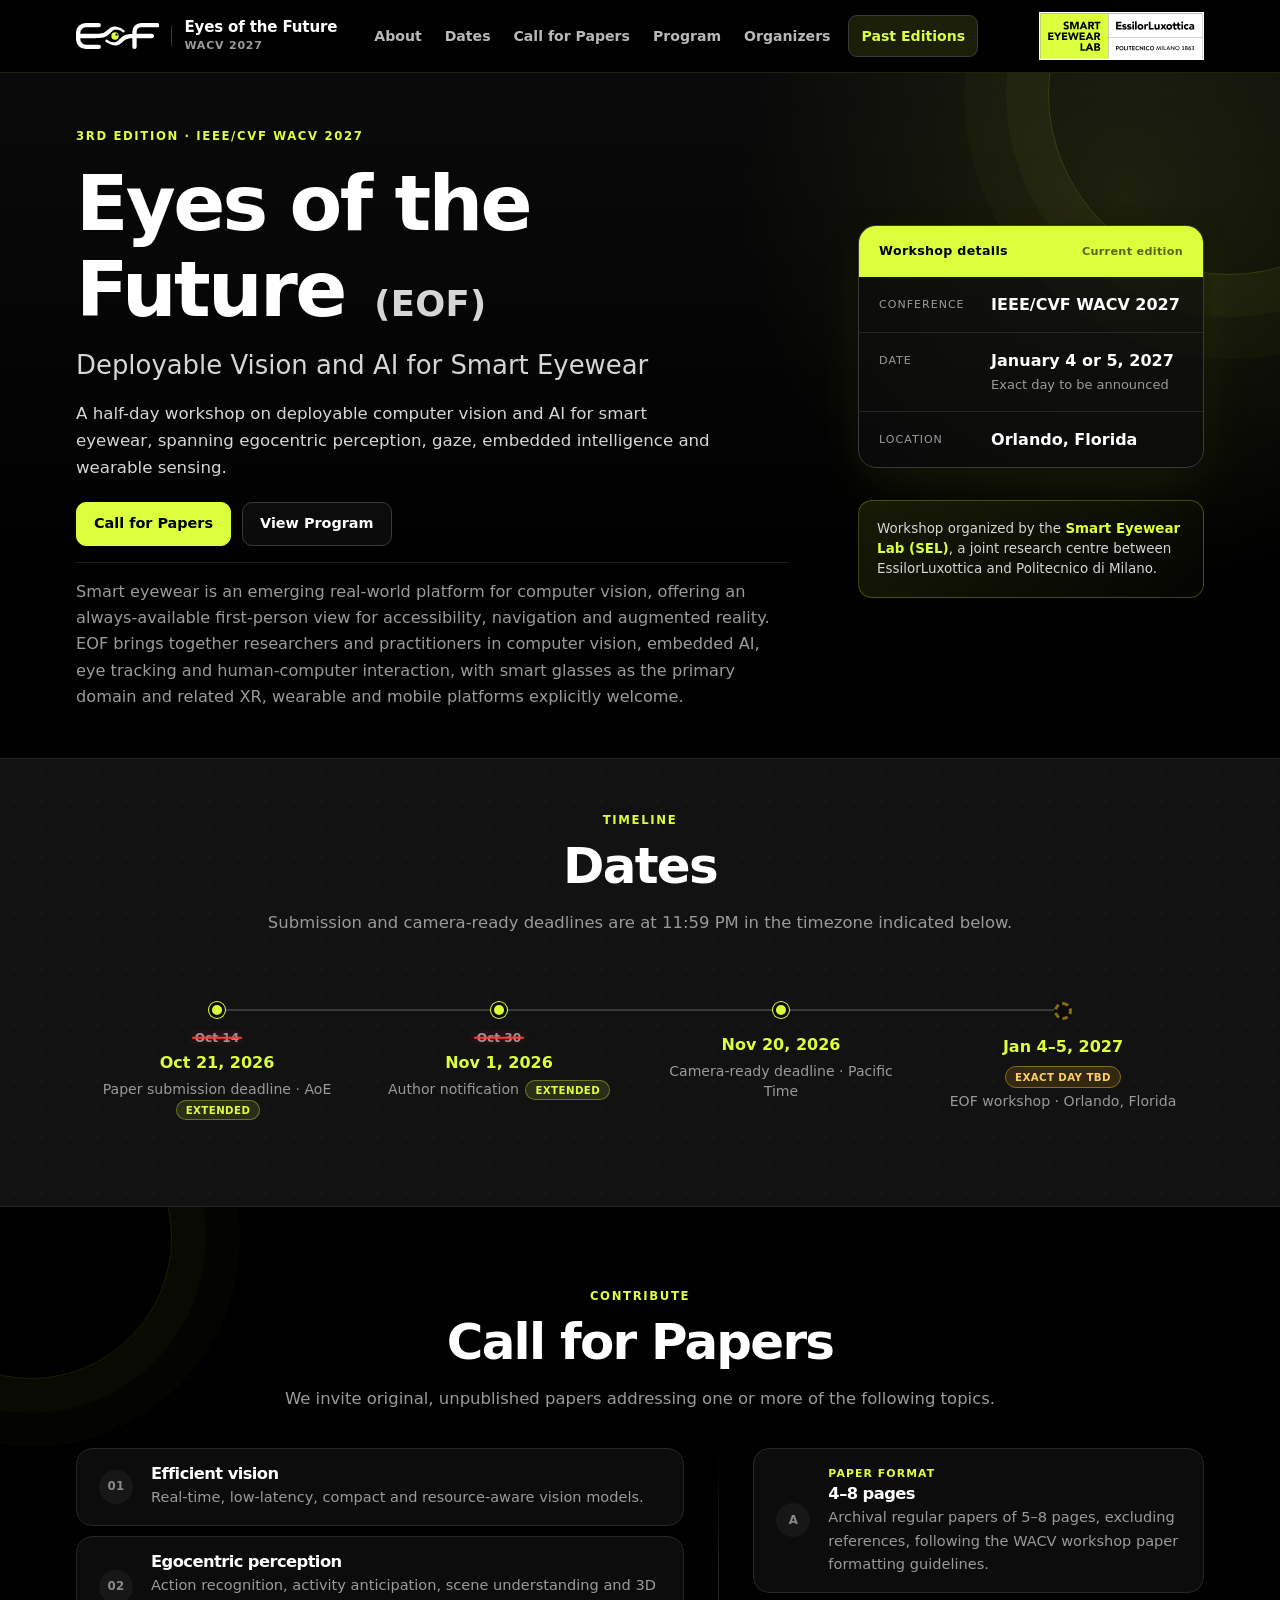
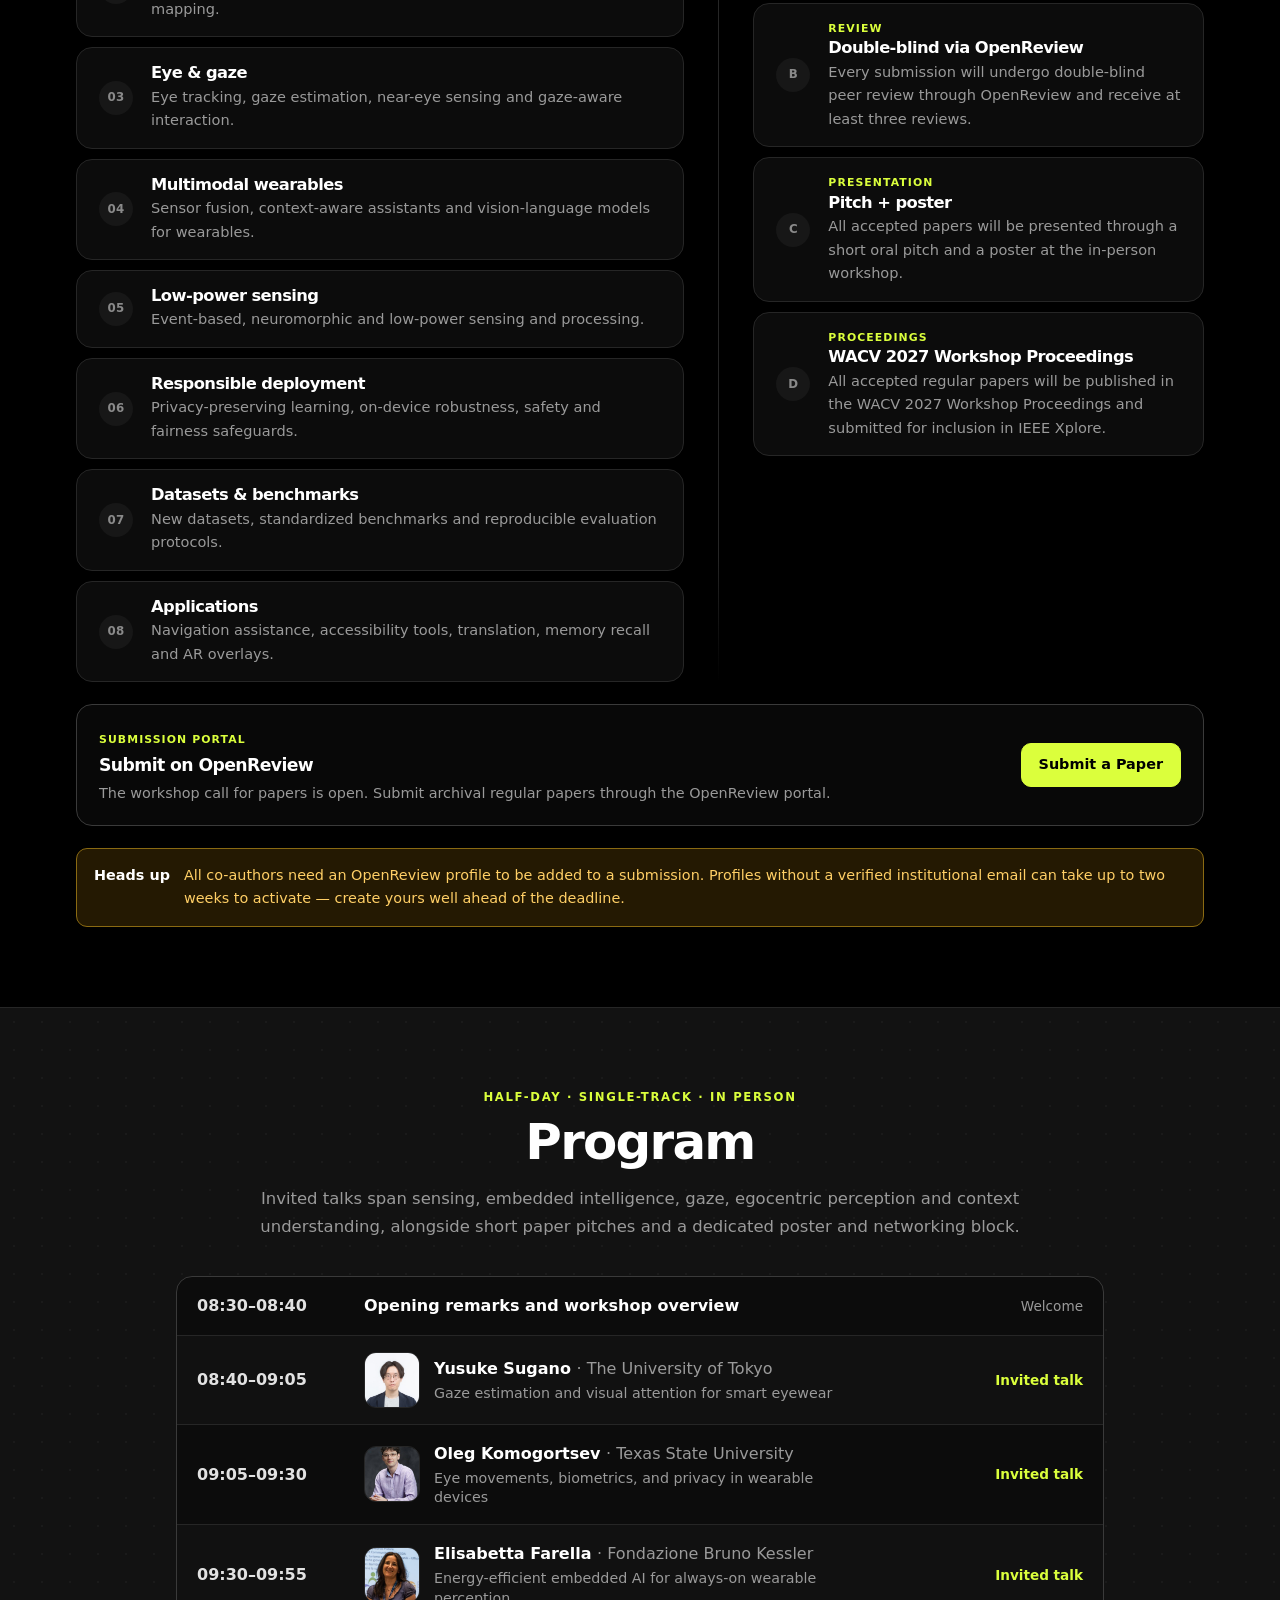
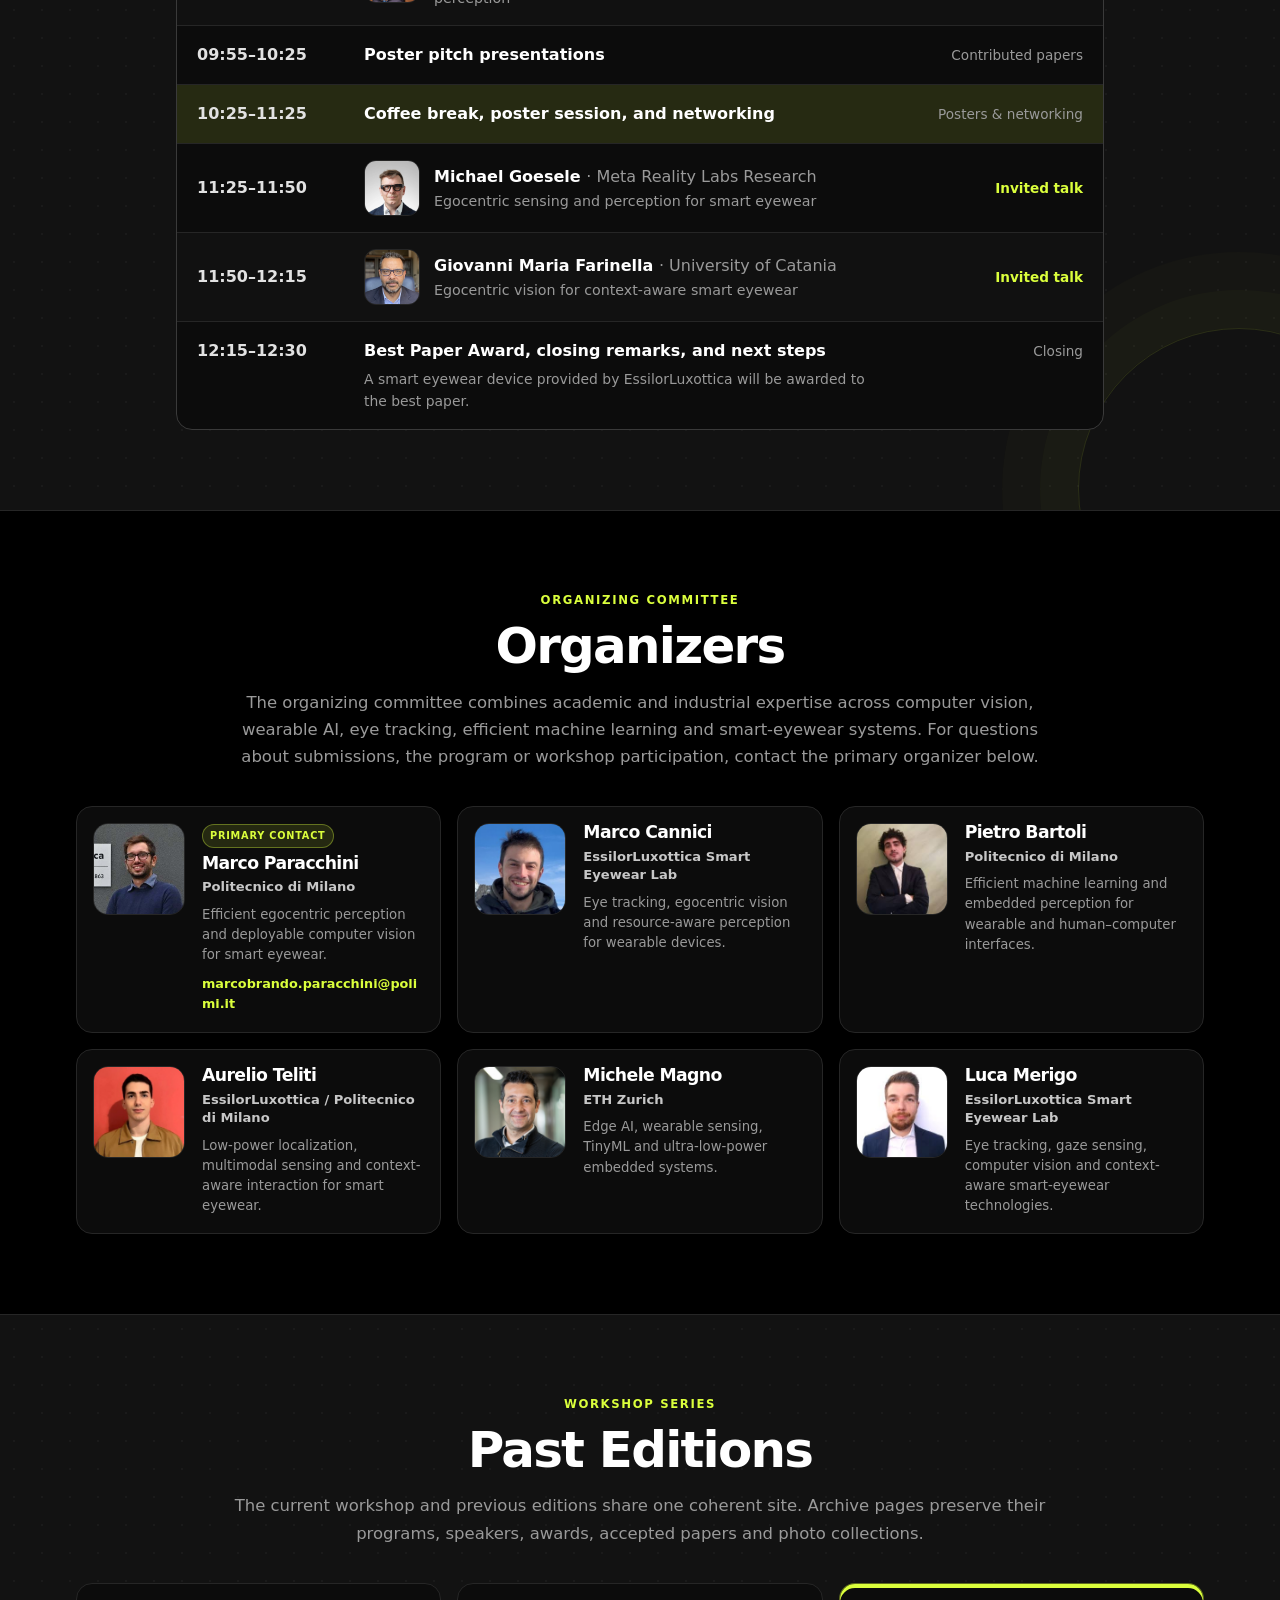
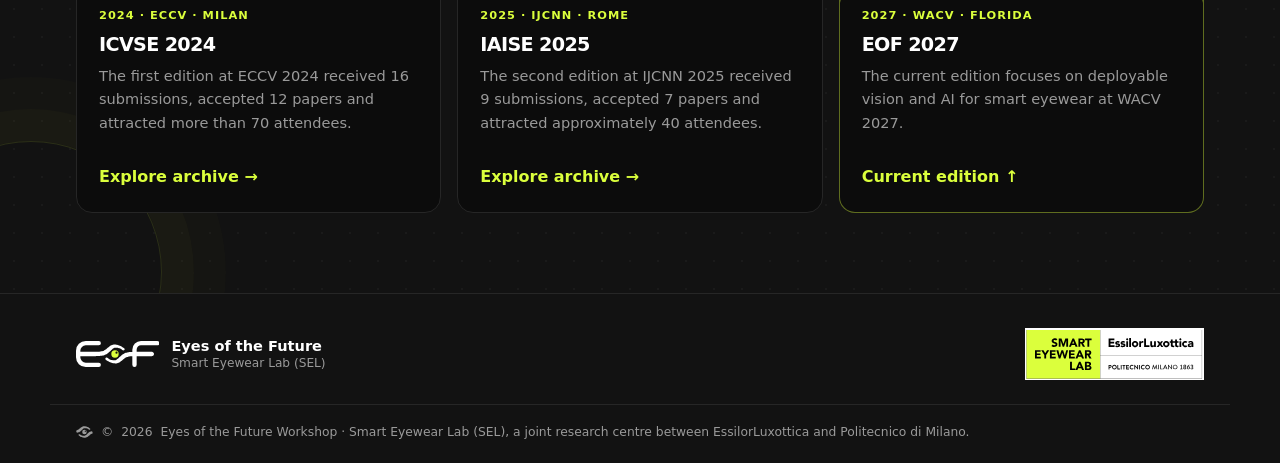
==== index.html @ 211d3942 "Extend author notification date to Nov 1 Co-Authored-By: Claude Sonnet 5 <noreply@anthropic.com>" ====
<!doctype html>
<html lang="en">
<head>
  <meta charset="utf-8">
  <meta name="viewport" content="width=device-width, initial-scale=1">
  <meta name="description" content="3rd Eyes of the Future (EOF) workshop at WACV 2027: Deployable Vision and AI for Smart Eyewear.">
  <title>EOF 2027 | Eyes of the Future @ WACV</title>
  <link rel="icon" href="assets/icons/favicon.svg" type="image/svg+xml">
  <link rel="stylesheet" href="assets/css/styles.css?v=20261010">
</head>
<body class="current-page">
<a class="skip-link" href="#content">Skip to content</a>
<header class="site-header">
  <div class="nav-wrap">
    <div class="nav-left">
    <div class="brand">
      <span class="brand-mark brand-mark-eof" aria-hidden="true">
        <svg viewBox="40 30 770 240" aria-hidden="true">
          <path id="letter-E" d="M250 50H130A70 70 0 0 0 60 120V180A70 70 0 0 0 130 250H250" fill="none" stroke="currentColor" stroke-width="40" stroke-linecap="round" stroke-linejoin="round"></path>
          <path id="letter-F" d="M790 50H640A60 60 0 0 0 580 110V250" fill="none" stroke="currentColor" stroke-width="40" stroke-linecap="round" stroke-linejoin="round"></path>
          <path id="E-arm-upper-lid" d="M60 170C62.9 170.1 68.3 170 72.4 170C76.5 170 80.7 170 84.8 170C88.9 170 93.1 170 97.2 170C101.3 170 105.4 170 109.5 170C113.6 170 117.8 170 121.9 170C126 170 130.2 170 134.3 170C138.4 170 142.5 170 146.6 170C150.7 170 154.9 170 159 170C163.1 170 167.3 170 171.4 170C175.5 170 179.6 170 183.7 170C187.8 170 191.9 170 196.1 170C200.2 170 204.4 170 208.6 170C212.8 170 217 169.9 221.2 169.9C225.4 169.8 229.6 169.7 233.8 169.6C238 169.4 242.3 169.3 246.6 169C250.9 168.8 255.2 168.6 259.5 168.2C263.9 167.8 268.4 167.4 272.8 166.7C277.3 166.1 281.9 165.4 286.5 164.4C291.1 163.4 295.8 162.2 300.5 160.7C305.2 159.1 310 157.2 314.5 155.1C318.9 152.9 323.3 150.4 327.4 147.8C331.5 145.1 335.4 142.1 339 139.1C342.6 136.2 345.8 133.2 348.9 130.3C352 127.4 354.9 124.5 357.8 121.7C360.7 118.9 363.5 116.1 366.2 113.5C369 110.9 371.8 108.4 374.5 106.1C377.3 103.9 380 101.8 382.7 100C385.4 98.2 388.1 96.7 390.8 95.5C393.5 94.4 395.7 93.6 398.8 93.1C401.9 92.6 405.8 92.6 409.5 92.6C413.1 92.5 416.8 92.7 420.5 93C424.1 93.4 427.8 94 431.3 94.8C434.9 95.5 438.5 96.5 441.9 97.8C445.4 99 448.8 100.4 452.1 102.1C455.4 103.8 458.7 105.7 461.9 107.8C465 109.8 469.1 113.1 471 114.5C473 115.9 472.6 115.6 473.5 116C474.3 116.4 475.3 116.7 476.2 116.9C477.2 117 478.2 117 479.1 116.9C480 116.9 481 116.6 481.9 116.3C482.8 116 483.7 115.5 484.4 114.9C485.2 114.4 485.9 113.7 486.5 113C487.1 112.2 487.6 111.4 488 110.5C488.4 109.7 488.7 108.7 488.9 107.8C489 106.8 489 105.8 488.9 104.9C488.9 104 488.6 103 488.3 102.1C488 101.2 487.5 100.3 486.9 99.6C486.4 98.8 487 99.2 485 97.5C482.9 95.8 478.1 92 474.4 89.4C470.8 86.9 467 84.3 463.1 82C459.2 79.8 455.2 77.6 451.1 75.7C446.9 73.8 442.7 72 438.3 70.5C434 69 429.5 67.8 425 66.7C420.6 65.6 416.1 64.8 411.5 64.2C407 63.6 402.5 62.8 397.5 62.9C392.4 63.1 386.3 63.7 381.2 65C376 66.2 371.2 68.2 366.6 70.2C362.1 72.3 357.9 74.8 353.9 77.2C349.9 79.7 346.2 82.4 342.6 85.1C339 87.7 335.6 90.4 332.4 93.1C329.1 95.7 325.9 98.5 322.8 101C319.8 103.5 316.8 106 313.9 108.2C311.1 110.4 308.5 112.4 305.7 114.2C302.9 116 300 117.6 297.1 119C294.1 120.5 291.2 121.6 288 122.7C284.9 123.7 281.6 124.5 278.2 125.3C274.8 126 271.2 126.6 267.5 127.1C263.8 127.6 260 128 256.2 128.3C252.3 128.7 248.5 128.9 244.5 129.1C240.6 129.3 236.6 129.5 232.6 129.6C228.6 129.7 224.6 129.8 220.5 129.9C216.5 129.9 212.5 130 208.4 130C204.3 130 200.2 130 196.1 130C192 130 187.8 130 183.7 130C179.6 130 175.5 130 171.4 130C167.3 130 163.1 130 159 130C154.9 130 150.7 130 146.6 130C142.5 130 138.4 130 134.3 130C130.2 130 126 130 121.9 130C117.8 130 113.6 130 109.5 130C105.4 130 101.3 130 97.2 130C93.1 130 88.9 130 84.8 130C80.7 130 76.5 130 72.4 130C68.3 130 62.9 129.9 60 130C57.1 130.1 56.5 130.2 54.8 130.7C53.2 131.1 51.5 131.8 50 132.7C48.5 133.5 47.1 134.6 45.9 135.9C44.6 137.1 43.5 138.5 42.7 140C41.8 141.5 41.1 143.2 40.7 144.8C40.2 146.5 40 148.3 40 150C40 151.7 40.2 153.5 40.7 155.2C41.1 156.8 41.8 158.5 42.7 160C43.5 161.5 44.6 162.9 45.9 164.1C47.1 165.4 48.5 166.5 50 167.3C51.5 168.2 53.2 168.9 54.8 169.3C56.5 169.8 57.1 169.9 60 170Z" fill="currentColor"></path>
          <path id="F-arm-lower-lid" d="M740 130C737.1 129.9 731.7 130 727.6 130C723.5 130 719.3 130 715.2 130C711.1 130 706.9 130 702.8 130C698.7 130 694.6 130 690.5 130C686.4 130 682.2 130 678.1 130C674 130 669.8 130 665.7 130C661.6 130 657.5 130 653.4 130C649.3 130 645.1 130 641 130C636.9 130 632.7 130 628.6 130C624.5 130 620.4 130 616.3 130C612.2 130 608.1 130 603.9 130C599.8 130 595.6 130 591.4 130C587.2 130 583 130.1 578.8 130.1C574.6 130.2 570.4 130.3 566.2 130.4C562 130.6 557.7 130.7 553.4 131C549.1 131.2 544.8 131.4 540.5 131.8C536.1 132.2 531.6 132.6 527.2 133.3C522.7 133.9 518.1 134.6 513.5 135.6C508.9 136.6 504.2 137.8 499.5 139.3C494.8 140.9 490 142.8 485.5 144.9C481.1 147.1 476.7 149.6 472.6 152.2C468.5 154.9 464.6 157.9 461 160.9C457.4 163.8 454.2 166.8 451.1 169.7C448 172.6 445.1 175.5 442.2 178.3C439.3 181.1 436.5 183.9 433.8 186.5C431 189.1 428.2 191.6 425.5 193.9C422.7 196.1 420 198.2 417.3 200C414.6 201.8 411.9 203.3 409.2 204.5C406.5 205.6 404.3 206.4 401.2 206.9C398.1 207.4 394.2 207.4 390.5 207.4C386.9 207.5 383.2 207.3 379.5 207C375.9 206.6 372.2 206 368.7 205.2C365.1 204.5 361.5 203.5 358.1 202.2C354.6 201 351.2 199.6 347.9 197.9C344.6 196.2 341.3 194.3 338.1 192.2C335 190.2 330.9 186.9 329 185.5C327 184.1 327.4 184.4 326.5 184C325.7 183.6 324.7 183.3 323.8 183.1C322.8 183 321.8 183 320.9 183.1C320 183.1 319 183.4 318.1 183.7C317.2 184 316.3 184.5 315.6 185.1C314.8 185.6 314.1 186.3 313.5 187C312.9 187.8 312.4 188.6 312 189.5C311.6 190.3 311.3 191.3 311.1 192.2C311 193.2 311 194.2 311.1 195.1C311.1 196 311.4 197 311.7 197.9C312 198.8 312.5 199.7 313.1 200.4C313.6 201.2 313 200.8 315 202.5C317.1 204.2 321.9 208 325.6 210.6C329.2 213.1 333 215.7 336.9 218C340.8 220.2 344.8 222.4 348.9 224.3C353.1 226.2 357.3 228 361.7 229.5C366 231 370.5 232.2 375 233.3C379.4 234.4 383.9 235.2 388.5 235.8C393 236.4 397.5 237.2 402.5 237.1C407.6 236.9 413.7 236.3 418.8 235C424 233.8 428.8 231.8 433.4 229.8C437.9 227.7 442.1 225.2 446.1 222.8C450.1 220.3 453.8 217.6 457.4 214.9C461 212.3 464.4 209.6 467.6 206.9C470.9 204.3 474.1 201.5 477.2 199C480.2 196.5 483.2 194 486.1 191.8C488.9 189.6 491.5 187.6 494.3 185.8C497.1 184 500 182.4 502.9 181C505.9 179.5 508.8 178.4 512 177.3C515.1 176.3 518.4 175.5 521.8 174.7C525.2 174 528.8 173.4 532.5 172.9C536.2 172.4 540 172 543.8 171.7C547.7 171.3 551.5 171.1 555.5 170.9C559.4 170.7 563.4 170.5 567.4 170.4C571.4 170.3 575.4 170.2 579.5 170.1C583.5 170.1 587.5 170 591.6 170C595.7 170 599.8 170 603.9 170C608 170 612.2 170 616.3 170C620.4 170 624.5 170 628.6 170C632.7 170 636.9 170 641 170C645.1 170 649.3 170 653.4 170C657.5 170 661.6 170 665.7 170C669.8 170 674 170 678.1 170C682.2 170 686.4 170 690.5 170C694.6 170 698.7 170 702.8 170C706.9 170 711.1 170 715.2 170C719.3 170 723.5 170 727.6 170C731.7 170 737.1 170.1 740 170C742.9 169.9 743.5 169.8 745.2 169.3C746.8 168.9 748.5 168.2 750 167.3C751.5 166.5 752.9 165.4 754.1 164.1C755.4 162.9 756.5 161.5 757.3 160C758.2 158.5 758.9 156.8 759.3 155.2C759.8 153.5 760 151.7 760 150C760 148.3 759.8 146.5 759.3 144.8C758.9 143.2 758.2 141.5 757.3 140C756.5 138.5 755.4 137.1 754.1 135.9C752.9 134.6 751.5 133.5 750 132.7C748.5 131.8 746.8 131.1 745.2 130.7C743.5 130.2 742.9 130.1 740 130Z" fill="currentColor"></path>
          <path id="iris" d="M400 116A34 34 0 1 0 400 184A34 34 0 1 0 400 116ZM414 128A10 10 0 1 0 414 148A10 10 0 1 0 414 128Z" fill="currentColor" fill-rule="evenodd"></path>
        </svg>
      </span>
      <span class="brand-divider" aria-hidden="true"></span>
      <span class="brand-copy"><strong>Eyes of the Future</strong><small>WACV 2027</small></span>
    </div>
    <button class="nav-toggle" aria-controls="site-nav" aria-expanded="false">Menu</button>
    <nav class="nav-links" id="site-nav" aria-label="Main navigation">
      <a href="#about">About</a>
      <a href="#dates">Dates</a>
      <a href="#cfp">Call for Papers</a>
      <a href="#program">Program</a>
      <a href="#organizers">Organizers</a>
      <a class="nav-editions" href="#editions">Past Editions</a>
    </nav>
    </div>
    <span class="brand-mark header-sel-mark"><img src="assets/icons/sel-logo.svg" alt="Smart Eyewear Lab"></span>
  </div>
</header>
<main id="content">
  <section class="edition-hero edition-hero-current" id="top">
    <div class="container edition-hero-grid">
      <div class="edition-hero-main">
        <p class="eyebrow">3rd edition · IEEE/CVF WACV 2027</p>
        <h1>Eyes of the <span class="title-end">Future <span class="eof-tag">(EOF)</span></span></h1>
        <p class="edition-subtitle">Deployable Vision and AI for Smart Eyewear</p>
        <p class="edition-summary">A half-day workshop on deployable computer vision and AI for smart eyewear, spanning egocentric perception, gaze, embedded intelligence and wearable sensing.</p>
        <div class="actions">
          <a class="button" href="#cfp">Call for Papers</a>
          <a class="button secondary" href="#program">View Program</a>
        </div>
        <div class="hero-overview prose" id="about">
          <p>Smart eyewear is an emerging real-world platform for computer vision, offering an always-available first-person view for accessibility, navigation and augmented reality. EOF brings together researchers and practitioners in computer vision, embedded AI, eye tracking and human-computer interaction, with smart glasses as the primary domain and related XR, wearable and mobile platforms explicitly welcome.</p>
        </div>
      </div>
      <div class="edition-hero-side">
        <aside class="meta-panel" aria-label="Workshop details">
          <div class="meta-panel-head"><span>Workshop details</span><span class="meta-panel-state">Current edition</span></div>
          <dl class="meta-list">
            <div><dt>Conference</dt><dd>IEEE/CVF WACV 2027</dd></div>
            <div><dt>Date</dt><dd>January 4 or 5, 2027<small>Exact day to be announced</small></dd></div>
            <div><dt>Location</dt><dd>Orlando, Florida</dd></div>
          </dl>
        </aside>
        <p class="hero-organized">Workshop organized by the <strong>Smart Eyewear Lab (SEL)</strong>, a joint research centre between EssilorLuxottica and Politecnico di Milano.</p>
      </div>
    </div>
  </section>

  <section class="section section-soft timeline-top" id="dates">
    <div class="container">
      <div class="section-head">
        <p class="section-kicker">Timeline</p>
        <h2>Dates</h2>
        <p class="section-intro">Submission and camera-ready deadlines are at 11:59 PM in the timezone indicated below.</p>
      </div>
      <ol class="timeline">
        <li class="timeline-item">
          <div class="timeline-marker"></div>
          <div class="timeline-body">
            <time datetime="2026-10-21"><span class="date-old">Oct 14</span><span>Oct 21, 2026</span></time>
            <span>Paper submission deadline · AoE <span class="extended-badge">Extended</span></span>
          </div>
        </li>
        <li class="timeline-item">
          <div class="timeline-marker"></div>
          <div class="timeline-body">
            <time datetime="2026-11-01"><span class="date-old">Oct 30</span><span>Nov 1, 2026</span></time>
            <span>Author notification <span class="extended-badge">Extended</span></span>
          </div>
        </li>
        <li class="timeline-item">
          <div class="timeline-marker"></div>
          <div class="timeline-body">
            <time datetime="2026-11-20">Nov 20, 2026</time>
            <span>Camera-ready deadline · Pacific Time</span>
          </div>
        </li>
        <li class="timeline-item timeline-tbd timeline-highlight">
          <div class="timeline-marker"></div>
          <div class="timeline-body">
            <time datetime="2027-01-04">Jan 4–5, 2027<span class="tbd-badge">Exact day TBD</span></time>
            <span>EOF workshop · Orlando, Florida</span>
          </div>
        </li>
      </ol>
    </div>
  </section>

  <section class="section deco-section deco-tl" id="cfp">
    <div class="container">
      <div class="section-head">
        <p class="section-kicker">Contribute</p>
        <h2>Call for Papers</h2>
        <p class="section-intro">We invite original, unpublished papers addressing one or more of the following topics.</p>
      </div>
      <div class="cfp-columns">
        <div class="topic-grid">
          <article class="topic-card"><span class="topic-index">01</span><div class="topic-content"><h3>Efficient vision</h3><p>Real-time, low-latency, compact and resource-aware vision models.</p></div></article>
          <article class="topic-card"><span class="topic-index">02</span><div class="topic-content"><h3>Egocentric perception</h3><p>Action recognition, activity anticipation, scene understanding and 3D mapping.</p></div></article>
          <article class="topic-card"><span class="topic-index">03</span><div class="topic-content"><h3>Eye &amp; gaze</h3><p>Eye tracking, gaze estimation, near-eye sensing and gaze-aware interaction.</p></div></article>
          <article class="topic-card"><span class="topic-index">04</span><div class="topic-content"><h3>Multimodal wearables</h3><p>Sensor fusion, context-aware assistants and vision-language models for wearables.</p></div></article>
          <article class="topic-card"><span class="topic-index">05</span><div class="topic-content"><h3>Low-power sensing</h3><p>Event-based, neuromorphic and low-power sensing and processing.</p></div></article>
          <article class="topic-card"><span class="topic-index">06</span><div class="topic-content"><h3>Responsible deployment</h3><p>Privacy-preserving learning, on-device robustness, safety and fairness safeguards.</p></div></article>
          <article class="topic-card"><span class="topic-index">07</span><div class="topic-content"><h3>Datasets &amp; benchmarks</h3><p>New datasets, standardized benchmarks and reproducible evaluation protocols.</p></div></article>
          <article class="topic-card"><span class="topic-index">08</span><div class="topic-content"><h3>Applications</h3><p>Navigation assistance, accessibility tools, translation, memory recall and AR overlays.</p></div></article>
        </div>
        <div class="cfp-divider" aria-hidden="true"></div>
        <ul class="info-list">
          <li class="info-row"><span class="topic-index">A</span><div class="topic-content"><span class="info-label">Paper format</span><h3>4–8 pages</h3><p>Archival regular papers of 5–8 pages, excluding references, following the WACV workshop paper formatting guidelines.</p></div></li>
          <li class="info-row"><span class="topic-index">B</span><div class="topic-content"><span class="info-label">Review</span><h3>Double-blind via OpenReview</h3><p>Every submission will undergo double-blind peer review through OpenReview and receive at least three reviews.</p></div></li>
          <li class="info-row"><span class="topic-index">C</span><div class="topic-content"><span class="info-label">Presentation</span><h3>Pitch + poster</h3><p>All accepted papers will be presented through a short oral pitch and a poster at the in-person workshop.</p></div></li>
          <li class="info-row"><span class="topic-index">D</span><div class="topic-content"><span class="info-label">Proceedings</span><h3>WACV 2027 Workshop Proceedings</h3><p>All accepted regular papers will be published in the WACV 2027 Workshop Proceedings and submitted for inclusion in IEEE Xplore.</p></div></li>
        </ul>
      </div>
      <aside class="submission-status" aria-label="Submission portal">
        <div>
          <span class="info-label">Submission portal</span>
          <h3>Submit on OpenReview</h3>
          <p>The workshop call for papers is open. Submit archival regular papers through the OpenReview portal.</p>
        </div>
        <a class="button" href="https://openreview.net/group?id=thecvf.com/WACV/2027/Workshop/EOF#tab-recent-activity" target="_blank" rel="noopener noreferrer">Submit a Paper</a>
      </aside>
      <div class="notice">
        <strong>Heads up</strong>
        <span>All co-authors need an OpenReview profile to be added to a submission. Profiles without a verified institutional email can take up to two weeks to activate — create yours well ahead of the deadline.</span>
      </div>
    </div>
  </section>

  <section class="section section-soft deco-section deco-br" id="program">
    <div class="container narrow-section">
      <div class="section-head">
        <p class="section-kicker">Half-day · single-track · in person</p>
        <h2>Program</h2>
        <p class="section-intro">Invited talks span sensing, embedded intelligence, gaze, egocentric perception and context understanding, alongside short paper pitches and a dedicated poster and networking block.</p>
      </div>
      <div class="schedule"><div class="schedule-row">
  <div class="schedule-time">08:30–08:40</div>
  <div class="schedule-event">Opening remarks and workshop overview</div>
  <div class="schedule-type">Welcome</div>
</div>
<div class="schedule-row talk">
  <div class="schedule-time">08:40–09:05</div>
  <div class="schedule-event schedule-event-speaker">
    <img class="schedule-photo" src="assets/images/people/yusuke-sugano.png" alt="Yusuke Sugano" width="112" height="112" loading="lazy">
    <div>
      <p class="schedule-speaker-name">Yusuke Sugano <span class="schedule-affiliation">· The University of Tokyo</span></p>
      <p class="schedule-talk-title">Gaze estimation and visual attention for smart eyewear</p>
    </div>
  </div>
  <div class="schedule-type">Invited talk</div>
</div>
<div class="schedule-row talk">
  <div class="schedule-time">09:05–09:30</div>
  <div class="schedule-event schedule-event-speaker">
    <img class="schedule-photo" src="assets/images/people/oleg-komogortsev.png" alt="Oleg Komogortsev" width="112" height="112" loading="lazy">
    <div>
      <p class="schedule-speaker-name">Oleg Komogortsev <span class="schedule-affiliation">· Texas State University</span></p>
      <p class="schedule-talk-title">Eye movements, biometrics, and privacy in wearable devices</p>
    </div>
  </div>
  <div class="schedule-type">Invited talk</div>
</div>
<div class="schedule-row talk">
  <div class="schedule-time">09:30–09:55</div>
  <div class="schedule-event schedule-event-speaker">
    <img class="schedule-photo" src="assets/images/people/elisabetta-farella.png" alt="Elisabetta Farella" width="112" height="112" loading="lazy">
    <div>
      <p class="schedule-speaker-name">Elisabetta Farella <span class="schedule-affiliation">· Fondazione Bruno Kessler</span></p>
      <p class="schedule-talk-title">Energy-efficient embedded AI for always-on wearable perception</p>
    </div>
  </div>
  <div class="schedule-type">Invited talk</div>
</div>
<div class="schedule-row">
  <div class="schedule-time">09:55–10:25</div>
  <div class="schedule-event">Poster pitch presentations</div>
  <div class="schedule-type">Contributed papers</div>
</div>
<div class="schedule-row break">
  <div class="schedule-time">10:25–11:25</div>
  <div class="schedule-event">Coffee break, poster session, and networking</div>
  <div class="schedule-type">Posters &amp; networking</div>
</div>
<div class="schedule-row talk">
  <div class="schedule-time">11:25–11:50</div>
  <div class="schedule-event schedule-event-speaker">
    <img class="schedule-photo" src="assets/images/people/michael-goesele.png" alt="Michael Goesele" width="112" height="112" loading="lazy">
    <div>
      <p class="schedule-speaker-name">Michael Goesele <span class="schedule-affiliation">· Meta Reality Labs Research</span></p>
      <p class="schedule-talk-title">Egocentric sensing and perception for smart eyewear</p>
    </div>
  </div>
  <div class="schedule-type">Invited talk</div>
</div>
<div class="schedule-row talk">
  <div class="schedule-time">11:50–12:15</div>
  <div class="schedule-event schedule-event-speaker">
    <img class="schedule-photo" src="assets/images/people/giovanni-maria-farinella.png" alt="Giovanni Maria Farinella" width="112" height="112" loading="lazy">
    <div>
      <p class="schedule-speaker-name">Giovanni Maria Farinella <span class="schedule-affiliation">· University of Catania</span></p>
      <p class="schedule-talk-title">Egocentric vision for context-aware smart eyewear</p>
    </div>
  </div>
  <div class="schedule-type">Invited talk</div>
</div>
<div class="schedule-row" id="awards">
  <div class="schedule-time">12:15–12:30</div>
  <div class="schedule-event">Best Paper Award, closing remarks, and next steps<p class="schedule-note">A smart eyewear device provided by EssilorLuxottica will be awarded to the best paper.</p></div>
  <div class="schedule-type">Closing</div>
</div></div>
    </div>
  </section>

  <section class="section" id="organizers">
    <div class="container">
      <div class="section-head">
        <p class="section-kicker">Organizing committee</p>
        <h2>Organizers</h2>
        <p class="section-intro">The organizing committee combines academic and industrial expertise across computer vision, wearable AI, eye tracking, efficient machine learning and smart-eyewear systems. For questions about submissions, the program or workshop participation, contact the primary organizer below.</p>
      </div>
      <div class="people-grid"><article class="person-card">
  <img class="person-photo" src="assets/images/people/marco-paracchini.png" alt="Marco Paracchini" width="420" height="420" loading="lazy">
  <div class="person-content">
    <span class="person-type person-type-contact">Primary contact</span>
    <h3>Marco Paracchini</h3>
    <p class="person-affiliation">Politecnico di Milano</p>
    <p class="person-description">Efficient egocentric perception and deployable computer vision for smart eyewear.</p>
    <a class="person-email" href="mailto:marcobrando.paracchini@polimi.it">marcobrando.paracchini@polimi.it</a>
  </div>
</article>
<article class="person-card">
  <img class="person-photo" src="assets/images/people/marco-cannici.png" alt="Marco Cannici" width="420" height="420" loading="lazy">
  <div class="person-content">
    
    <h3>Marco Cannici</h3>
    <p class="person-affiliation">EssilorLuxottica Smart Eyewear Lab</p>
    <p class="person-description">Eye tracking, egocentric vision and resource-aware perception for wearable devices.</p>
  </div>
</article>
<article class="person-card">
  <img class="person-photo" src="assets/images/people/pietro-bartoli.png" alt="" width="420" height="420" loading="lazy">
  <div class="person-content">
    
    <h3>Pietro Bartoli</h3>
    <p class="person-affiliation">Politecnico di Milano</p>
    <p class="person-description">Efficient machine learning and embedded perception for wearable and human–computer interfaces.</p>
  </div>
</article>
<article class="person-card">
  <img class="person-photo" src="assets/images/people/aurelio-teliti.png" alt="Aurelio Teliti" width="420" height="420" loading="lazy">
  <div class="person-content">
    
    <h3>Aurelio Teliti</h3>
    <p class="person-affiliation">EssilorLuxottica / Politecnico di Milano</p>
    <p class="person-description">Low-power localization, multimodal sensing and context-aware interaction for smart eyewear.</p>
  </div>
</article>
<article class="person-card">
  <img class="person-photo" src="assets/images/people/michele-magno.png" alt="Michele Magno" width="420" height="420" loading="lazy">
  <div class="person-content">
    
    <h3>Michele Magno</h3>
    <p class="person-affiliation">ETH Zurich</p>
    <p class="person-description">Edge AI, wearable sensing, TinyML and ultra-low-power embedded systems.</p>
  </div>
</article>
<article class="person-card">
  <img class="person-photo" src="assets/images/people/luca-merigo.png" alt="" width="420" height="420" loading="lazy">
  <div class="person-content">
    
    <h3>Luca Merigo</h3>
    <p class="person-affiliation">EssilorLuxottica Smart Eyewear Lab</p>
    <p class="person-description">Eye tracking, gaze sensing, computer vision and context-aware smart-eyewear technologies.</p>
  </div>
</article></div>
    </div>
  </section>

  <section class="section section-soft deco-section deco-bl" id="editions">
    <div class="container">
      <div class="section-head">
        <p class="section-kicker">Workshop series</p>
        <h2>Past Editions</h2>
        <p class="section-intro">The current workshop and previous editions share one coherent site. Archive pages preserve their programs, speakers, awards, accepted papers and photo collections.</p>
      </div>
      <div class="edition-grid">
        <article class="edition-card"><div class="edition-year">2024 · ECCV · Milan</div><h3>ICVSE 2024</h3><p>The first edition at ECCV 2024 received 16 submissions, accepted 12 papers and attracted more than 70 attendees.</p><a class="more" href="editions/eccv-2024.html">Explore archive <span aria-hidden="true">→</span></a></article>
        <article class="edition-card"><div class="edition-year">2025 · IJCNN · Rome</div><h3>IAISE 2025</h3><p>The second edition at IJCNN 2025 received 9 submissions, accepted 7 papers and attracted approximately 40 attendees.</p><a class="more" href="editions/ijcnn-2025.html">Explore archive <span aria-hidden="true">→</span></a></article>
        <article class="edition-card current-edition"><div class="edition-year">2027 · WACV · Florida</div><h3>EOF 2027</h3><p>The current edition focuses on deployable vision and AI for smart eyewear at WACV 2027.</p><a class="more" href="#top">Current edition <span aria-hidden="true">↑</span></a></article>
      </div>
    </div>
  </section>
</main>
<footer>
  <div class="container footer-main">
    <div class="footer-brand">
      <span class="brand-mark brand-mark-eof" aria-hidden="true">
        <svg viewBox="40 30 770 240" aria-hidden="true">
          <path id="letter-E" d="M250 50H130A70 70 0 0 0 60 120V180A70 70 0 0 0 130 250H250" fill="none" stroke="currentColor" stroke-width="40" stroke-linecap="round" stroke-linejoin="round"></path>
          <path id="letter-F" d="M790 50H640A60 60 0 0 0 580 110V250" fill="none" stroke="currentColor" stroke-width="40" stroke-linecap="round" stroke-linejoin="round"></path>
          <path id="E-arm-upper-lid" d="M60 170C62.9 170.1 68.3 170 72.4 170C76.5 170 80.7 170 84.8 170C88.9 170 93.1 170 97.2 170C101.3 170 105.4 170 109.5 170C113.6 170 117.8 170 121.9 170C126 170 130.2 170 134.3 170C138.4 170 142.5 170 146.6 170C150.7 170 154.9 170 159 170C163.1 170 167.3 170 171.4 170C175.5 170 179.6 170 183.7 170C187.8 170 191.9 170 196.1 170C200.2 170 204.4 170 208.6 170C212.8 170 217 169.9 221.2 169.9C225.4 169.8 229.6 169.7 233.8 169.6C238 169.4 242.3 169.3 246.6 169C250.9 168.8 255.2 168.6 259.5 168.2C263.9 167.8 268.4 167.4 272.8 166.7C277.3 166.1 281.9 165.4 286.5 164.4C291.1 163.4 295.8 162.2 300.5 160.7C305.2 159.1 310 157.2 314.5 155.1C318.9 152.9 323.3 150.4 327.4 147.8C331.5 145.1 335.4 142.1 339 139.1C342.6 136.2 345.8 133.2 348.9 130.3C352 127.4 354.9 124.5 357.8 121.7C360.7 118.9 363.5 116.1 366.2 113.5C369 110.9 371.8 108.4 374.5 106.1C377.3 103.9 380 101.8 382.7 100C385.4 98.2 388.1 96.7 390.8 95.5C393.5 94.4 395.7 93.6 398.8 93.1C401.9 92.6 405.8 92.6 409.5 92.6C413.1 92.5 416.8 92.7 420.5 93C424.1 93.4 427.8 94 431.3 94.8C434.9 95.5 438.5 96.5 441.9 97.8C445.4 99 448.8 100.4 452.1 102.1C455.4 103.8 458.7 105.7 461.9 107.8C465 109.8 469.1 113.1 471 114.5C473 115.9 472.6 115.6 473.5 116C474.3 116.4 475.3 116.7 476.2 116.9C477.2 117 478.2 117 479.1 116.9C480 116.9 481 116.6 481.9 116.3C482.8 116 483.7 115.5 484.4 114.9C485.2 114.4 485.9 113.7 486.5 113C487.1 112.2 487.6 111.4 488 110.5C488.4 109.7 488.7 108.7 488.9 107.8C489 106.8 489 105.8 488.9 104.9C488.9 104 488.6 103 488.3 102.1C488 101.2 487.5 100.3 486.9 99.6C486.4 98.8 487 99.2 485 97.5C482.9 95.8 478.1 92 474.4 89.4C470.8 86.9 467 84.3 463.1 82C459.2 79.8 455.2 77.6 451.1 75.7C446.9 73.8 442.7 72 438.3 70.5C434 69 429.5 67.8 425 66.7C420.6 65.6 416.1 64.8 411.5 64.2C407 63.6 402.5 62.8 397.5 62.9C392.4 63.1 386.3 63.7 381.2 65C376 66.2 371.2 68.2 366.6 70.2C362.1 72.3 357.9 74.8 353.9 77.2C349.9 79.7 346.2 82.4 342.6 85.1C339 87.7 335.6 90.4 332.4 93.1C329.1 95.7 325.9 98.5 322.8 101C319.8 103.5 316.8 106 313.9 108.2C311.1 110.4 308.5 112.4 305.7 114.2C302.9 116 300 117.6 297.1 119C294.1 120.5 291.2 121.6 288 122.7C284.9 123.7 281.6 124.5 278.2 125.3C274.8 126 271.2 126.6 267.5 127.1C263.8 127.6 260 128 256.2 128.3C252.3 128.7 248.5 128.9 244.5 129.1C240.6 129.3 236.6 129.5 232.6 129.6C228.6 129.7 224.6 129.8 220.5 129.9C216.5 129.9 212.5 130 208.4 130C204.3 130 200.2 130 196.1 130C192 130 187.8 130 183.7 130C179.6 130 175.5 130 171.4 130C167.3 130 163.1 130 159 130C154.9 130 150.7 130 146.6 130C142.5 130 138.4 130 134.3 130C130.2 130 126 130 121.9 130C117.8 130 113.6 130 109.5 130C105.4 130 101.3 130 97.2 130C93.1 130 88.9 130 84.8 130C80.7 130 76.5 130 72.4 130C68.3 130 62.9 129.9 60 130C57.1 130.1 56.5 130.2 54.8 130.7C53.2 131.1 51.5 131.8 50 132.7C48.5 133.5 47.1 134.6 45.9 135.9C44.6 137.1 43.5 138.5 42.7 140C41.8 141.5 41.1 143.2 40.7 144.8C40.2 146.5 40 148.3 40 150C40 151.7 40.2 153.5 40.7 155.2C41.1 156.8 41.8 158.5 42.7 160C43.5 161.5 44.6 162.9 45.9 164.1C47.1 165.4 48.5 166.5 50 167.3C51.5 168.2 53.2 168.9 54.8 169.3C56.5 169.8 57.1 169.9 60 170Z" fill="currentColor"></path>
          <path id="F-arm-lower-lid" d="M740 130C737.1 129.9 731.7 130 727.6 130C723.5 130 719.3 130 715.2 130C711.1 130 706.9 130 702.8 130C698.7 130 694.6 130 690.5 130C686.4 130 682.2 130 678.1 130C674 130 669.8 130 665.7 130C661.6 130 657.5 130 653.4 130C649.3 130 645.1 130 641 130C636.9 130 632.7 130 628.6 130C624.5 130 620.4 130 616.3 130C612.2 130 608.1 130 603.9 130C599.8 130 595.6 130 591.4 130C587.2 130 583 130.1 578.8 130.1C574.6 130.2 570.4 130.3 566.2 130.4C562 130.6 557.7 130.7 553.4 131C549.1 131.2 544.8 131.4 540.5 131.8C536.1 132.2 531.6 132.6 527.2 133.3C522.7 133.9 518.1 134.6 513.5 135.6C508.9 136.6 504.2 137.8 499.5 139.3C494.8 140.9 490 142.8 485.5 144.9C481.1 147.1 476.7 149.6 472.6 152.2C468.5 154.9 464.6 157.9 461 160.9C457.4 163.8 454.2 166.8 451.1 169.7C448 172.6 445.1 175.5 442.2 178.3C439.3 181.1 436.5 183.9 433.8 186.5C431 189.1 428.2 191.6 425.5 193.9C422.7 196.1 420 198.2 417.3 200C414.6 201.8 411.9 203.3 409.2 204.5C406.5 205.6 404.3 206.4 401.2 206.9C398.1 207.4 394.2 207.4 390.5 207.4C386.9 207.5 383.2 207.3 379.5 207C375.9 206.6 372.2 206 368.7 205.2C365.1 204.5 361.5 203.5 358.1 202.2C354.6 201 351.2 199.6 347.9 197.9C344.6 196.2 341.3 194.3 338.1 192.2C335 190.2 330.9 186.9 329 185.5C327 184.1 327.4 184.4 326.5 184C325.7 183.6 324.7 183.3 323.8 183.1C322.8 183 321.8 183 320.9 183.1C320 183.1 319 183.4 318.1 183.7C317.2 184 316.3 184.5 315.6 185.1C314.8 185.6 314.1 186.3 313.5 187C312.9 187.8 312.4 188.6 312 189.5C311.6 190.3 311.3 191.3 311.1 192.2C311 193.2 311 194.2 311.1 195.1C311.1 196 311.4 197 311.7 197.9C312 198.8 312.5 199.7 313.1 200.4C313.6 201.2 313 200.8 315 202.5C317.1 204.2 321.9 208 325.6 210.6C329.2 213.1 333 215.7 336.9 218C340.8 220.2 344.8 222.4 348.9 224.3C353.1 226.2 357.3 228 361.7 229.5C366 231 370.5 232.2 375 233.3C379.4 234.4 383.9 235.2 388.5 235.8C393 236.4 397.5 237.2 402.5 237.1C407.6 236.9 413.7 236.3 418.8 235C424 233.8 428.8 231.8 433.4 229.8C437.9 227.7 442.1 225.2 446.1 222.8C450.1 220.3 453.8 217.6 457.4 214.9C461 212.3 464.4 209.6 467.6 206.9C470.9 204.3 474.1 201.5 477.2 199C480.2 196.5 483.2 194 486.1 191.8C488.9 189.6 491.5 187.6 494.3 185.8C497.1 184 500 182.4 502.9 181C505.9 179.5 508.8 178.4 512 177.3C515.1 176.3 518.4 175.5 521.8 174.7C525.2 174 528.8 173.4 532.5 172.9C536.2 172.4 540 172 543.8 171.7C547.7 171.3 551.5 171.1 555.5 170.9C559.4 170.7 563.4 170.5 567.4 170.4C571.4 170.3 575.4 170.2 579.5 170.1C583.5 170.1 587.5 170 591.6 170C595.7 170 599.8 170 603.9 170C608 170 612.2 170 616.3 170C620.4 170 624.5 170 628.6 170C632.7 170 636.9 170 641 170C645.1 170 649.3 170 653.4 170C657.5 170 661.6 170 665.7 170C669.8 170 674 170 678.1 170C682.2 170 686.4 170 690.5 170C694.6 170 698.7 170 702.8 170C706.9 170 711.1 170 715.2 170C719.3 170 723.5 170 727.6 170C731.7 170 737.1 170.1 740 170C742.9 169.9 743.5 169.8 745.2 169.3C746.8 168.9 748.5 168.2 750 167.3C751.5 166.5 752.9 165.4 754.1 164.1C755.4 162.9 756.5 161.5 757.3 160C758.2 158.5 758.9 156.8 759.3 155.2C759.8 153.5 760 151.7 760 150C760 148.3 759.8 146.5 759.3 144.8C758.9 143.2 758.2 141.5 757.3 140C756.5 138.5 755.4 137.1 754.1 135.9C752.9 134.6 751.5 133.5 750 132.7C748.5 131.8 746.8 131.1 745.2 130.7C743.5 130.2 742.9 130.1 740 130Z" fill="currentColor"></path>
          <path id="iris" d="M400 116A34 34 0 1 0 400 184A34 34 0 1 0 400 116ZM414 128A10 10 0 1 0 414 148A10 10 0 1 0 414 128Z" fill="currentColor" fill-rule="evenodd"></path>
        </svg>
      </span>
      <div><strong>Eyes of the Future</strong><span>Smart Eyewear Lab (SEL)</span></div>
    </div>
    <span class="brand-mark footer-mark"><img src="assets/icons/sel-logo.svg" alt="Smart Eyewear Lab"></span>
  </div>
  <div class="container footer-bottom"><svg class="footer-eof-mark" viewBox="272 44 256 212" aria-hidden="true"><path d="M303.9 158.4C305.9 157.6 308.5 156.4 310.8 155.4C313.2 154.3 315.6 153.3 318 152.2C320.3 151.1 322.4 150.4 325.1 148.8C327.9 147.2 331.9 144.6 334.5 142.7C337.2 140.8 339 139.2 341 137.4C343.1 135.7 345 133.9 347 132.1C348.9 130.3 350.7 128.6 352.5 126.8C354.3 125.1 356 123.4 357.8 121.7C359.5 120 361.2 118.3 362.9 116.7C364.6 115.1 366.2 113.5 367.9 112C369.5 110.5 371.2 109 372.8 107.6C374.5 106.2 376.1 104.8 377.8 103.5C379.4 102.3 381 101.1 382.7 100C384.3 98.9 385.9 97.9 387.6 97.1C389.2 96.2 390.8 95.5 392.4 94.9C394 94.3 395.4 93.8 397.2 93.4C398.9 93.1 400.7 92.9 402.7 92.8C404.8 92.6 407.2 92.6 409.4 92.6C411.6 92.5 413.9 92.6 416.1 92.7C418.3 92.8 420.5 93 422.6 93.3C424.8 93.6 427 93.9 429.2 94.3C431.3 94.7 433.5 95.2 435.6 95.8C437.7 96.4 439.8 97 441.9 97.8C444 98.5 446 99.3 448.1 100.2C450.1 101.1 452.1 102.1 454.1 103.1C456.1 104.2 458 105.3 459.9 106.5C461.8 107.7 463.7 109 465.6 110.3C467.5 111.7 469.7 113.6 471 114.5C472.4 115.5 472.6 115.6 473.5 116C474.3 116.4 475.3 116.7 476.2 116.9C477.2 117 478.2 117 479.1 116.9C480 116.9 481 116.6 481.9 116.3C482.8 116 483.7 115.5 484.4 114.9C485.2 114.4 485.9 113.7 486.5 113C487.1 112.2 487.6 111.4 488 110.5C488.4 109.7 488.7 108.7 488.9 107.8C489 106.8 489 105.8 488.9 104.9C488.9 104 488.6 103 488.3 102.1C488 101.2 487.5 100.3 486.9 99.6C486.4 98.8 486.3 98.6 485 97.5C483.6 96.3 480.9 94.2 478.7 92.6C476.6 91 474.4 89.4 472.2 87.9C470 86.3 467.8 84.9 465.4 83.4C463.1 82 460.8 80.7 458.4 79.4C456 78.1 453.5 76.8 451 75.7C448.6 74.5 446 73.4 443.4 72.4C440.9 71.4 438.3 70.5 435.7 69.6C433 68.8 430.4 68 427.7 67.3C425 66.7 422.3 66.1 419.6 65.5C416.9 65 414.2 64.6 411.5 64.2C408.8 63.8 406.2 63.5 403.3 63.3C400.4 63.1 397.3 62.8 394.1 63C390.9 63.2 387.4 63.6 384.3 64.3C381.1 64.9 378 65.8 375.1 66.8C372.1 67.8 369.3 69 366.6 70.3C363.8 71.5 361.3 72.9 358.8 74.3C356.2 75.8 353.8 77.3 351.5 78.8C349.1 80.4 346.9 81.9 344.7 83.5C342.5 85.1 340.4 86.7 338.4 88.3C336.3 89.9 334.3 91.5 332.3 93.1C330.3 94.7 328.4 96.3 326.5 97.9C324.6 99.5 322.8 101 320.9 102.5C319.1 104 317.3 105.5 315.6 106.9C313.9 108.3 311.9 109.8 310.5 110.8C309.2 111.8 309 112 307.5 112.9C305.9 113.7 303.4 114.9 301.2 115.9C299.1 116.8 297 117.8 294.8 118.7C292.6 119.7 290 120.7 288.1 121.6C286.3 122.5 285 123.2 283.6 124.3C282.3 125.3 281 126.6 280 128C279 129.4 278.1 131 277.4 132.6C276.8 134.2 276.3 135.9 276.1 137.6C275.9 139.3 276 141.1 276.2 142.9C276.5 144.6 276.9 146.3 277.6 147.9C278.3 149.5 279.2 151 280.3 152.4C281.3 153.7 282.6 155 284 156C285.4 157 287 157.9 288.6 158.6C290.2 159.2 291.9 159.7 293.6 159.9C295.3 160.1 297.1 160 298.9 159.8C300.6 159.5 301.9 159.1 303.9 158.4Z" fill="currentColor"></path><path d="M496.1 141.6C494.1 142.4 491.5 143.6 489.2 144.6C486.8 145.7 484.4 146.7 482 147.8C479.7 148.9 477.6 149.6 474.9 151.2C472.1 152.8 468.1 155.4 465.5 157.3C462.8 159.2 461 160.8 459 162.6C456.9 164.3 455 166.1 453 167.9C451.1 169.7 449.3 171.4 447.5 173.2C445.7 174.9 444 176.6 442.2 178.3C440.5 180 438.8 181.7 437.1 183.3C435.4 184.9 433.8 186.5 432.1 188C430.5 189.5 428.8 191 427.2 192.4C425.5 193.8 423.9 195.2 422.2 196.5C420.6 197.7 419 198.9 417.3 200C415.7 201.1 414.1 202.1 412.4 202.9C410.8 203.8 409.2 204.5 407.6 205.1C406 205.7 404.6 206.2 402.8 206.6C401.1 206.9 399.3 207.1 397.3 207.2C395.2 207.4 392.8 207.4 390.6 207.4C388.4 207.5 386.1 207.4 383.9 207.3C381.7 207.2 379.5 207 377.4 206.7C375.2 206.4 373 206.1 370.8 205.7C368.7 205.3 366.5 204.8 364.4 204.2C362.3 203.6 360.2 203 358.1 202.2C356 201.5 354 200.7 351.9 199.8C349.9 198.9 347.9 197.9 345.9 196.9C343.9 195.8 342 194.7 340.1 193.5C338.2 192.3 336.3 191 334.4 189.7C332.5 188.3 330.3 186.4 329 185.5C327.6 184.5 327.4 184.4 326.5 184C325.7 183.6 324.7 183.3 323.8 183.1C322.8 183 321.8 183 320.9 183.1C320 183.1 319 183.4 318.1 183.7C317.2 184 316.3 184.5 315.6 185.1C314.8 185.6 314.1 186.3 313.5 187C312.9 187.8 312.4 188.6 312 189.5C311.6 190.3 311.3 191.3 311.1 192.2C311 193.2 311 194.2 311.1 195.1C311.1 196 311.4 197 311.7 197.9C312 198.8 312.5 199.7 313.1 200.4C313.6 201.2 313.7 201.4 315 202.5C316.4 203.7 319.1 205.8 321.3 207.4C323.4 209 325.6 210.6 327.8 212.1C330 213.7 332.2 215.1 334.6 216.6C336.9 218 339.2 219.3 341.6 220.6C344 221.9 346.5 223.2 349 224.3C351.4 225.5 354 226.6 356.6 227.6C359.1 228.6 361.7 229.5 364.3 230.4C367 231.2 369.6 232 372.3 232.7C375 233.3 377.7 233.9 380.4 234.5C383.1 235 385.8 235.4 388.5 235.8C391.2 236.2 393.8 236.5 396.7 236.7C399.6 236.9 402.7 237.2 405.9 237C409.1 236.8 412.6 236.4 415.7 235.7C418.9 235.1 422 234.2 424.9 233.2C427.9 232.2 430.7 231 433.4 229.7C436.2 228.5 438.7 227.1 441.2 225.7C443.8 224.2 446.2 222.7 448.5 221.2C450.9 219.6 453.1 218.1 455.3 216.5C457.5 214.9 459.6 213.3 461.6 211.7C463.7 210.1 465.7 208.5 467.7 206.9C469.7 205.3 471.6 203.7 473.5 202.1C475.4 200.5 477.2 199 479.1 197.5C480.9 196 482.7 194.5 484.4 193.1C486.1 191.7 488.1 190.2 489.5 189.2C490.8 188.2 491 188 492.5 187.1C494.1 186.3 496.6 185.1 498.8 184.1C500.9 183.2 503 182.2 505.2 181.3C507.4 180.3 510 179.3 511.9 178.4C513.7 177.5 515 176.8 516.4 175.7C517.7 174.7 519 173.4 520 172C521 170.6 521.9 169 522.6 167.4C523.2 165.8 523.7 164.1 523.9 162.4C524.1 160.7 524 158.9 523.8 157.1C523.5 155.4 523.1 153.7 522.4 152.1C521.7 150.5 520.8 149 519.7 147.6C518.7 146.3 517.4 145 516 144C514.6 143 513 142.1 511.4 141.4C509.8 140.8 508.1 140.3 506.4 140.1C504.7 139.9 502.9 140 501.1 140.2C499.4 140.5 498.1 140.9 496.1 141.6Z" fill="currentColor"></path><path d="M400 116A34 34 0 1 0 400 184A34 34 0 1 0 400 116ZM414 128A10 10 0 1 0 414 148A10 10 0 1 0 414 128Z" fill="currentColor" fill-rule="evenodd"></path></svg>© <span data-year></span> Eyes of the Future Workshop · Smart Eyewear Lab (SEL), a joint research centre between EssilorLuxottica and Politecnico di Milano.</div>
</footer>
<a class="back-to-top" href="#top" aria-label="Back to top"><svg viewBox="272 44 256 212" aria-hidden="true" width="16" height="16"><path d="M303.9 158.4C305.9 157.6 308.5 156.4 310.8 155.4C313.2 154.3 315.6 153.3 318 152.2C320.3 151.1 322.4 150.4 325.1 148.8C327.9 147.2 331.9 144.6 334.5 142.7C337.2 140.8 339 139.2 341 137.4C343.1 135.7 345 133.9 347 132.1C348.9 130.3 350.7 128.6 352.5 126.8C354.3 125.1 356 123.4 357.8 121.7C359.5 120 361.2 118.3 362.9 116.7C364.6 115.1 366.2 113.5 367.9 112C369.5 110.5 371.2 109 372.8 107.6C374.5 106.2 376.1 104.8 377.8 103.5C379.4 102.3 381 101.1 382.7 100C384.3 98.9 385.9 97.9 387.6 97.1C389.2 96.2 390.8 95.5 392.4 94.9C394 94.3 395.4 93.8 397.2 93.4C398.9 93.1 400.7 92.9 402.7 92.8C404.8 92.6 407.2 92.6 409.4 92.6C411.6 92.5 413.9 92.6 416.1 92.7C418.3 92.8 420.5 93 422.6 93.3C424.8 93.6 427 93.9 429.2 94.3C431.3 94.7 433.5 95.2 435.6 95.8C437.7 96.4 439.8 97 441.9 97.8C444 98.5 446 99.3 448.1 100.2C450.1 101.1 452.1 102.1 454.1 103.1C456.1 104.2 458 105.3 459.9 106.5C461.8 107.7 463.7 109 465.6 110.3C467.5 111.7 469.7 113.6 471 114.5C472.4 115.5 472.6 115.6 473.5 116C474.3 116.4 475.3 116.7 476.2 116.9C477.2 117 478.2 117 479.1 116.9C480 116.9 481 116.6 481.9 116.3C482.8 116 483.7 115.5 484.4 114.9C485.2 114.4 485.9 113.7 486.5 113C487.1 112.2 487.6 111.4 488 110.5C488.4 109.7 488.7 108.7 488.9 107.8C489 106.8 489 105.8 488.9 104.9C488.9 104 488.6 103 488.3 102.1C488 101.2 487.5 100.3 486.9 99.6C486.4 98.8 486.3 98.6 485 97.5C483.6 96.3 480.9 94.2 478.7 92.6C476.6 91 474.4 89.4 472.2 87.9C470 86.3 467.8 84.9 465.4 83.4C463.1 82 460.8 80.7 458.4 79.4C456 78.1 453.5 76.8 451 75.7C448.6 74.5 446 73.4 443.4 72.4C440.9 71.4 438.3 70.5 435.7 69.6C433 68.8 430.4 68 427.7 67.3C425 66.7 422.3 66.1 419.6 65.5C416.9 65 414.2 64.6 411.5 64.2C408.8 63.8 406.2 63.5 403.3 63.3C400.4 63.1 397.3 62.8 394.1 63C390.9 63.2 387.4 63.6 384.3 64.3C381.1 64.9 378 65.8 375.1 66.8C372.1 67.8 369.3 69 366.6 70.3C363.8 71.5 361.3 72.9 358.8 74.3C356.2 75.8 353.8 77.3 351.5 78.8C349.1 80.4 346.9 81.9 344.7 83.5C342.5 85.1 340.4 86.7 338.4 88.3C336.3 89.9 334.3 91.5 332.3 93.1C330.3 94.7 328.4 96.3 326.5 97.9C324.6 99.5 322.8 101 320.9 102.5C319.1 104 317.3 105.5 315.6 106.9C313.9 108.3 311.9 109.8 310.5 110.8C309.2 111.8 309 112 307.5 112.9C305.9 113.7 303.4 114.9 301.2 115.9C299.1 116.8 297 117.8 294.8 118.7C292.6 119.7 290 120.7 288.1 121.6C286.3 122.5 285 123.2 283.6 124.3C282.3 125.3 281 126.6 280 128C279 129.4 278.1 131 277.4 132.6C276.8 134.2 276.3 135.9 276.1 137.6C275.9 139.3 276 141.1 276.2 142.9C276.5 144.6 276.9 146.3 277.6 147.9C278.3 149.5 279.2 151 280.3 152.4C281.3 153.7 282.6 155 284 156C285.4 157 287 157.9 288.6 158.6C290.2 159.2 291.9 159.7 293.6 159.9C295.3 160.1 297.1 160 298.9 159.8C300.6 159.5 301.9 159.1 303.9 158.4Z" fill="currentColor"></path><path d="M496.1 141.6C494.1 142.4 491.5 143.6 489.2 144.6C486.8 145.7 484.4 146.7 482 147.8C479.7 148.9 477.6 149.6 474.9 151.2C472.1 152.8 468.1 155.4 465.5 157.3C462.8 159.2 461 160.8 459 162.6C456.9 164.3 455 166.1 453 167.9C451.1 169.7 449.3 171.4 447.5 173.2C445.7 174.9 444 176.6 442.2 178.3C440.5 180 438.8 181.7 437.1 183.3C435.4 184.9 433.8 186.5 432.1 188C430.5 189.5 428.8 191 427.2 192.4C425.5 193.8 423.9 195.2 422.2 196.5C420.6 197.7 419 198.9 417.3 200C415.7 201.1 414.1 202.1 412.4 202.9C410.8 203.8 409.2 204.5 407.6 205.1C406 205.7 404.6 206.2 402.8 206.6C401.1 206.9 399.3 207.1 397.3 207.2C395.2 207.4 392.8 207.4 390.6 207.4C388.4 207.5 386.1 207.4 383.9 207.3C381.7 207.2 379.5 207 377.4 206.7C375.2 206.4 373 206.1 370.8 205.7C368.7 205.3 366.5 204.8 364.4 204.2C362.3 203.6 360.2 203 358.1 202.2C356 201.5 354 200.7 351.9 199.8C349.9 198.9 347.9 197.9 345.9 196.9C343.9 195.8 342 194.7 340.1 193.5C338.2 192.3 336.3 191 334.4 189.7C332.5 188.3 330.3 186.4 329 185.5C327.6 184.5 327.4 184.4 326.5 184C325.7 183.6 324.7 183.3 323.8 183.1C322.8 183 321.8 183 320.9 183.1C320 183.1 319 183.4 318.1 183.7C317.2 184 316.3 184.5 315.6 185.1C314.8 185.6 314.1 186.3 313.5 187C312.9 187.8 312.4 188.6 312 189.5C311.6 190.3 311.3 191.3 311.1 192.2C311 193.2 311 194.2 311.1 195.1C311.1 196 311.4 197 311.7 197.9C312 198.8 312.5 199.7 313.1 200.4C313.6 201.2 313.7 201.4 315 202.5C316.4 203.7 319.1 205.8 321.3 207.4C323.4 209 325.6 210.6 327.8 212.1C330 213.7 332.2 215.1 334.6 216.6C336.9 218 339.2 219.3 341.6 220.6C344 221.9 346.5 223.2 349 224.3C351.4 225.5 354 226.6 356.6 227.6C359.1 228.6 361.7 229.5 364.3 230.4C367 231.2 369.6 232 372.3 232.7C375 233.3 377.7 233.9 380.4 234.5C383.1 235 385.8 235.4 388.5 235.8C391.2 236.2 393.8 236.5 396.7 236.7C399.6 236.9 402.7 237.2 405.9 237C409.1 236.8 412.6 236.4 415.7 235.7C418.9 235.1 422 234.2 424.9 233.2C427.9 232.2 430.7 231 433.4 229.7C436.2 228.5 438.7 227.1 441.2 225.7C443.8 224.2 446.2 222.7 448.5 221.2C450.9 219.6 453.1 218.1 455.3 216.5C457.5 214.9 459.6 213.3 461.6 211.7C463.7 210.1 465.7 208.5 467.7 206.9C469.7 205.3 471.6 203.7 473.5 202.1C475.4 200.5 477.2 199 479.1 197.5C480.9 196 482.7 194.5 484.4 193.1C486.1 191.7 488.1 190.2 489.5 189.2C490.8 188.2 491 188 492.5 187.1C494.1 186.3 496.6 185.1 498.8 184.1C500.9 183.2 503 182.2 505.2 181.3C507.4 180.3 510 179.3 511.9 178.4C513.7 177.5 515 176.8 516.4 175.7C517.7 174.7 519 173.4 520 172C521 170.6 521.9 169 522.6 167.4C523.2 165.8 523.7 164.1 523.9 162.4C524.1 160.7 524 158.9 523.8 157.1C523.5 155.4 523.1 153.7 522.4 152.1C521.7 150.5 520.8 149 519.7 147.6C518.7 146.3 517.4 145 516 144C514.6 143 513 142.1 511.4 141.4C509.8 140.8 508.1 140.3 506.4 140.1C504.7 139.9 502.9 140 501.1 140.2C499.4 140.5 498.1 140.9 496.1 141.6Z" fill="currentColor"></path><path d="M400 116A34 34 0 1 0 400 184A34 34 0 1 0 400 116ZM414 128A10 10 0 1 0 414 148A10 10 0 1 0 414 128Z" fill="currentColor" fill-rule="evenodd"></path></svg></a>
<script src="assets/js/main.js"></script>
</body>
</html>
---- assets/css/styles.css ----
:root {
  --bg: #000000;
  --surface: #0c0c0c;
  --surface-soft: #121212;
  --surface-muted: #171717;
  --ink: #ffffff;
  --ink-soft: #d6d6d6;
  --muted: #9a9a9a;
  --line: #262626;
  --line-strong: #3a3a3a;
  --accent: #dbff3c;
  --accent-dark: #c3e620;
  --accent-soft: rgba(219, 255, 60, .12);
  --accent-pale: rgba(219, 255, 60, .06);
  --warning: rgba(255, 179, 15, .14);
  --warning-line: #8a6a12;
  --max: 1180px;
  --radius: 16px;
  --radius-small: 10px;
  --shadow: 0 20px 50px rgba(219, 255, 60, .08), 0 6px 20px rgba(0, 0, 0, .5);
  --shadow-soft: 0 10px 28px rgba(219, 255, 60, .05), 0 3px 12px rgba(0, 0, 0, .4);
  --header-height: 72px;
}

* { box-sizing: border-box; }
html { scroll-behavior: smooth; scroll-padding-top: 132px; }
body {
  margin: 0;
  color: var(--ink);
  background: var(--bg);
  font-family: Inter, ui-sans-serif, system-ui, -apple-system, BlinkMacSystemFont, "Segoe UI", sans-serif;
  line-height: 1.62;
  -webkit-font-smoothing: antialiased;
  text-rendering: optimizeLegibility;
}

img, svg { display: block; max-width: 100%; }
a { color: var(--accent); text-decoration-thickness: 1px; text-underline-offset: 3px; }
a:hover { text-decoration-thickness: 2px; }
button, a { -webkit-tap-highlight-color: transparent; }

.skip-link {
  position: absolute;
  left: -9999px;
  top: 0;
  z-index: 100;
  padding: .72rem 1rem;
  background: var(--accent);
  color: #000;
}
.skip-link:focus { left: 1rem; top: 1rem; }

.container { width: min(100%, var(--max)); margin: 0 auto; padding-inline: 26px; }
main { min-height: 70vh; }

.site-header {
  position: sticky;
  top: 0;
  z-index: 50;
  min-height: var(--header-height);
  background: rgba(0, 0, 0, .88);
  border-bottom: 1px solid rgba(219, 255, 60, .14);
  backdrop-filter: blur(14px);
}
.nav-wrap {
  width: min(100%, var(--max));
  min-height: var(--header-height);
  margin: 0 auto;
  padding-inline: 26px;
  display: flex;
  align-items: center;
  justify-content: space-between;
  gap: 28px;
}
.nav-left { display: flex; align-items: center; gap: 28px; min-width: 0; }
.brand {
  display: inline-flex;
  align-items: center;
  gap: 12px;
  min-width: max-content;
  color: var(--ink);
  text-decoration: none;
  cursor: default;
}
.brand-mark {
  width: auto;
  height: 32px;
  flex: 0 0 auto;
  display: grid;
  place-items: center;
}
.brand-mark img { height: 100%; width: auto; display: block; background: #ffffff; }
.header-sel-mark { height: 48px; }
.brand-mark-eof { height: 26px; }
.brand-mark-eof svg { height: 100%; width: auto; display: block; }
.brand-mark-eof svg #iris { fill: var(--accent); }
.brand-divider { width: 1px; height: 20px; background: var(--line-strong); flex: 0 0 auto; }
.brand-copy { display: grid; gap: 4px; line-height: 1.05; }
.brand-copy strong { font-size: .94rem; letter-spacing: -.01em; color: var(--ink); }
.brand-copy small { color: var(--muted); font-size: .69rem; font-weight: 700; letter-spacing: .07em; text-transform: uppercase; }

.nav-links { display: flex; align-items: center; gap: 5px; font-size: .88rem; }
.nav-links a {
  padding: 9px 9px;
  border-radius: 9px;
  color: #b8b8b8;
  font-weight: 680;
  text-decoration: none;
  white-space: nowrap;
  transition: color .28s cubic-bezier(.4,0,.2,1), background .28s cubic-bezier(.4,0,.2,1), border-color .28s cubic-bezier(.4,0,.2,1);
}
.nav-links a:hover,
.nav-links a.is-active { color: var(--accent); background: var(--accent-soft); }
.nav-links a[aria-current="location"] { color: var(--accent); background: var(--accent-soft); }
.nav-links .nav-editions { margin-left: 4px; padding-inline: 12px; border: 1px solid var(--line-strong); }
.nav-toggle {
  display: none;
  border: 1px solid var(--line-strong);
  border-radius: 9px;
  padding: 8px 11px;
  background: var(--surface);
  color: var(--ink);
  font: inherit;
  font-weight: 720;
  cursor: pointer;
}

.edition-hero {
  position: relative;
  overflow: hidden;
  padding: 54px 0 48px;
  border-bottom: 1px solid var(--line);
  background:
    radial-gradient(circle at 88% 18%, rgba(219, 255, 60, .10), transparent 31%),
    linear-gradient(180deg, rgba(255, 255, 255, .04), rgba(0, 0, 0, 0) 78%);
}
.edition-hero::after {
  content: "";
  position: absolute;
  width: 360px;
  height: 360px;
  right: -130px;
  top: -160px;
  border: 1px solid rgba(219, 255, 60, .16);
  border-radius: 50%;
  box-shadow: 0 0 0 42px rgba(219, 255, 60, .03), 0 0 0 84px rgba(219, 255, 60, .02);
  pointer-events: none;
}
.edition-hero-archive {
  padding-bottom: 48px;
  background:
    radial-gradient(circle at 88% 16%, rgba(219, 255, 60, .07), transparent 32%),
    linear-gradient(180deg, rgba(255, 255, 255, .03), rgba(0, 0, 0, 0) 80%);
}
.edition-hero-grid {
  position: relative;
  z-index: 1;
  display: grid;
  grid-template-columns: minmax(0, 1.4fr) minmax(310px, .68fr);
  gap: 70px;
  align-items: center;
}
.edition-hero-main { max-width: 780px; }
.eyebrow,
.section-kicker {
  margin: 0;
  color: var(--accent);
  font-size: .73rem;
  font-weight: 850;
  letter-spacing: .14em;
  text-transform: uppercase;
}
.eyebrow { margin-bottom: 15px; }
.status-pill,
.archive-pill {
  width: fit-content;
  display: inline-flex;
  align-items: center;
  gap: 9px;
  margin-bottom: 22px;
  padding: 6px 11px;
  border: 1px solid rgba(219, 255, 60, .35);
  border-radius: 999px;
  background: var(--accent-soft);
  color: var(--accent);
  font-size: .8rem;
  font-weight: 780;
}
.status-pill span {
  width: 7px;
  height: 7px;
  border-radius: 50%;
  background: var(--accent);
  box-shadow: 0 0 0 4px rgba(219, 255, 60, .18);
}
.archive-pill {
  border-color: var(--line-strong);
  background: rgba(255, 255, 255, .04);
  color: var(--muted);
}
h1, h2, h3 { line-height: 1.12; letter-spacing: -.035em; }
h1 { margin: 0 0 14px; max-width: 900px; font-size: clamp(3rem, 6vw, 5.25rem); }
.title-end { white-space: nowrap; }
.eof-tag {
  display: inline-block;
  margin-left: .16em;
  color: var(--ink-soft);
  font-size: .46em;
  font-weight: 650;
  letter-spacing: .01em;
  vertical-align: baseline;
  white-space: nowrap;
}
.edition-subtitle {
  max-width: 800px;
  margin: 0 0 18px;
  color: var(--ink-soft);
  font-size: clamp(1.18rem, 2.3vw, 1.62rem);
  line-height: 1.4;
}
.edition-summary { max-width: 735px; margin: 0; color: var(--ink-soft); font-size: 1.04rem; }
.edition-hero-current .edition-summary { max-width: 650px; }
.edition-hero-side { display: flex; flex-direction: column; gap: 18px; }
.hero-organized {
  padding: 18px;
  border: 1px solid rgba(219, 255, 60, .25);
  border-radius: 14px;
  background: linear-gradient(135deg, rgba(219, 255, 60, .1), rgba(219, 255, 60, .02)), rgba(0, 0, 0, .55);
  color: var(--ink-soft);
  font-size: .84rem;
  line-height: 1.5;
}
.hero-organized strong { color: var(--accent); font-weight: 800; }
.hero-overview {
  margin-top: 16px;
  padding-top: 16px;
  border-top: 1px solid rgba(255, 255, 255, .12);
  max-width: 720px;
  color: var(--muted);
  font-size: .95rem;
}
.hero-overview p { margin: 0 0 14px; }
.hero-overview p:last-child { margin-bottom: 0; }
.actions { display: flex; flex-wrap: wrap; gap: 11px; margin-top: 20px; }
.button {
  min-height: 44px;
  display: inline-flex;
  align-items: center;
  justify-content: center;
  padding: 0 17px;
  border: 1px solid var(--accent);
  border-radius: 10px;
  background: var(--accent);
  color: #000;
  font-size: .9rem;
  font-weight: 750;
  text-decoration: none;
  transition: transform .28s cubic-bezier(.4,0,.2,1), box-shadow .28s cubic-bezier(.4,0,.2,1), background .28s cubic-bezier(.4,0,.2,1);
}
.button.secondary { border-color: var(--line-strong); background: rgba(255, 255, 255, .04); color: var(--ink); }
.button.secondary:hover { border-color: var(--accent); color: var(--accent); }
.button:hover { transform: translateY(-1px); box-shadow: var(--shadow-soft); text-decoration: none; }

.meta-panel {
  overflow: hidden;
  border: 1px solid var(--line-strong);
  border-radius: 18px;
  background: linear-gradient(rgba(255, 255, 255, .03), rgba(255, 255, 255, .03)), rgba(0, 0, 0, .6);
  box-shadow: var(--shadow);
}
.meta-panel-head {
  display: flex;
  align-items: center;
  justify-content: space-between;
  gap: 12px;
  padding: 15px 20px;
  background: var(--accent);
  color: #000;
  font-size: .79rem;
  font-weight: 760;
  letter-spacing: .025em;
}
.meta-panel-state { color: rgba(0, 0, 0, .6); font-size: .7rem; font-weight: 720; }
.meta-list { margin: 0; }
.meta-list > div {
  display: grid;
  grid-template-columns: 94px 1fr;
  gap: 18px;
  padding: 17px 20px;
  border-bottom: 1px solid var(--line);
  align-items: start;
}
.meta-list > div:last-child { border-bottom: 0; }
.meta-list dt { padding-top: 2px; color: var(--muted); font-size: .69rem; letter-spacing: .09em; text-transform: uppercase; }
.meta-list dd { margin: 0; font-weight: 740; line-height: 1.35; }
.meta-list dd small,
.meta-subline { display: block; margin-top: 4px; color: var(--muted); font-size: .81rem; font-weight: 520; }

.stat-strip {
  position: relative;
  z-index: 1;
  display: grid;
  grid-template-columns: repeat(3, 1fr);
  gap: 1px;
  overflow: hidden;
  margin-top: 38px;
  padding-inline: 0;
  border: 1px solid var(--line);
  border-radius: var(--radius);
  background: var(--line);
}
.stat { padding: 18px 22px; background: rgba(255, 255, 255, .03); }
.stat strong { display: block; font-size: 1.48rem; letter-spacing: -.035em; }
.stat span { color: var(--muted); font-size: .86rem; }

.jump-nav {
  position: sticky;
  top: var(--header-height);
  z-index: 35;
  border-bottom: 1px solid var(--line);
  background: rgba(0, 0, 0, .9);
  backdrop-filter: blur(10px);
}
.jump-nav-inner {
  min-height: 54px;
  display: flex;
  align-items: center;
  gap: 7px;
  overflow-x: auto;
  scrollbar-width: none;
}
.jump-nav-inner::-webkit-scrollbar { display: none; }
.jump-label {
  margin-right: 8px;
  color: var(--muted);
  font-size: .7rem;
  font-weight: 820;
  letter-spacing: .1em;
  text-transform: uppercase;
  white-space: nowrap;
}
.jump-nav a {
  padding: 5px 10px;
  border: 1px solid var(--line);
  border-radius: 999px;
  background: var(--surface-muted);
  color: #cfcfcf;
  font-size: .77rem;
  font-weight: 690;
  text-decoration: none;
  white-space: nowrap;
}
.jump-nav a:hover,
.jump-nav a.is-active { border-color: var(--accent); background: var(--accent-soft); color: var(--accent); }

.section { padding: 80px 0; border-bottom: 1px solid var(--line); }
.section:last-of-type { border-bottom: 0; }
.section-soft {
  background:
    radial-gradient(rgba(255, 255, 255, .035) 1px, transparent 1.4px) 0 0/28px 28px,
    var(--surface-soft);
}

.deco-section { position: relative; overflow: hidden; }
.deco-section > .container { position: relative; z-index: 1; }
.deco-section::after {
  content: "";
  position: absolute;
  border-radius: 50%;
  border: 1px solid rgba(219, 255, 60, .12);
  pointer-events: none;
  z-index: 0;
}
.deco-tl::after {
  width: 280px;
  height: 280px;
  left: -110px;
  top: -110px;
  box-shadow: 0 0 0 34px rgba(219, 255, 60, .025), 0 0 0 68px rgba(219, 255, 60, .015);
}
.deco-br::after {
  width: 320px;
  height: 320px;
  right: -120px;
  bottom: -140px;
  box-shadow: 0 0 0 38px rgba(219, 255, 60, .025), 0 0 0 76px rgba(219, 255, 60, .015);
}
.deco-bl::after {
  width: 260px;
  height: 260px;
  left: -100px;
  bottom: -110px;
  box-shadow: 0 0 0 32px rgba(219, 255, 60, .02), 0 0 0 64px rgba(219, 255, 60, .012);
}
.section-head { max-width: 900px; margin: 0 auto 36px; text-align: center; }
.section-kicker { margin-bottom: 9px; }
.section h2 { margin: 0 0 14px; font-size: clamp(2.12rem, 4vw, 3.12rem); }
.section-intro { max-width: 820px; margin: 0 auto; color: var(--muted); font-size: 1.03rem; line-height: 1.65; }
.narrow-section { max-width: 980px; }
.prose { max-width: 940px; font-size: 1.01rem; }
.prose p:first-child { margin-top: 0; }
.prose p:last-child { margin-bottom: 0; }
.prose-columns { display: grid; grid-template-columns: repeat(2, minmax(0, 1fr)); gap: 44px; }
.prose-columns p { margin: 0; }
.prose-columns p + p { padding-left: 36px; border-left: 1px solid var(--line); }

.info-grid,
.edition-grid,
.program-track-grid {
  display: grid;
  grid-template-columns: repeat(3, minmax(0, 1fr));
  gap: 16px;
}
.info-card,
.edition-card,
.program-track,
.placeholder-panel {
  border: 1px solid var(--line);
  border-radius: var(--radius);
  background: var(--surface);
  transition: transform .28s cubic-bezier(.4,0,.2,1), border-color .28s cubic-bezier(.4,0,.2,1), box-shadow .28s cubic-bezier(.4,0,.2,1);
}
.info-card:hover,
.edition-card:hover,
.program-track:hover {
  transform: translateY(-2px);
  border-color: var(--line-strong);
  box-shadow: var(--shadow-soft);
}
.person-card:hover {
  transform: translateY(-2px);
  border-color: rgba(219, 255, 60, .45);
  box-shadow: 0 0 28px rgba(219, 255, 60, .16), 0 10px 28px rgba(0, 0, 0, .4);
}

.cfp-columns {
  display: grid;
  grid-template-columns: minmax(0, 1.35fr) 1px minmax(0, 1fr);
  gap: 34px;
}
.cfp-divider { background: linear-gradient(180deg, transparent, var(--line) 15%, var(--line) 85%, transparent); }

.info-list, .topic-grid { list-style: none; display: flex; flex-direction: column; gap: 10px; margin: 0; padding: 0; min-width: 0; }

.topic-card,
.info-row {
  border: 1px solid var(--line);
  border-radius: var(--radius);
  background: var(--surface);
  padding: 16px 22px;
  text-align: left;
  transition: transform .28s cubic-bezier(.4,0,.2,1), border-color .28s cubic-bezier(.4,0,.2,1), box-shadow .28s cubic-bezier(.4,0,.2,1), background .28s cubic-bezier(.4,0,.2,1);
}
.topic-card,
.info-row { display: flex; align-items: center; gap: 18px; }
.topic-card:hover,
.info-row:hover {
  transform: translateX(4px);
  border-color: var(--line-strong);
  box-shadow: var(--shadow-soft);
  background: var(--accent-soft);
}
.info-row .info-label { display: block; margin-bottom: 2px; }
.info-row h3 { margin: 0 0 2px; font-size: 1.02rem; }
.info-row p { margin: 0; color: var(--muted); font-size: .91rem; }
.topic-index {
  flex: 0 0 auto;
  display: inline-flex;
  align-items: center;
  justify-content: center;
  width: 34px;
  height: 34px;
  border-radius: 50%;
  background: var(--surface-muted);
  color: #8a8a8a;
  font-size: .74rem;
  font-weight: 820;
  letter-spacing: .02em;
  transition: background .28s cubic-bezier(.4,0,.2,1), color .28s cubic-bezier(.4,0,.2,1);
}
.topic-card:hover .topic-index,
.info-row:hover .topic-index {
  background: var(--accent);
  color: #000;
}
.topic-card h3 { margin: 0 0 2px; font-size: 1.02rem; }
.topic-card p,
.info-card p,
.edition-card p,
.program-track li,
.placeholder-panel p { margin: 0; color: var(--muted); font-size: .91rem; }
.info-grid-spaced { margin-top: 28px; }
.info-card { min-height: 166px; padding: 21px; }
.info-card h3 { margin: 5px 0 9px; font-size: 1.08rem; }
.info-label,
.placeholder-label {
  color: var(--accent);
  font-size: .68rem;
  font-weight: 850;
  letter-spacing: .1em;
  text-transform: uppercase;
}

.submission-status {
  margin-top: 22px;
  display: flex;
  align-items: center;
  justify-content: space-between;
  gap: 26px;
  padding: 20px 22px;
  border: 1px solid var(--line-strong);
  border-radius: var(--radius);
  background: rgba(255, 255, 255, .03);
}
.submission-status h3 { margin: 5px 0 6px; font-size: 1.08rem; }
.submission-status p { margin: 0; color: var(--muted); font-size: .9rem; }
.status-badge {
  flex: 0 0 auto;
  padding: 7px 11px;
  border: 1px solid var(--line-strong);
  border-radius: 999px;
  background: var(--surface-muted);
  color: #b7b7b7;
  font-size: .72rem;
  font-weight: 780;
  white-space: nowrap;
}

.notice,
.archive-note {
  margin-top: 22px;
  padding: 15px 17px;
  display: flex;
  align-items: baseline;
  gap: 14px;
  border-radius: 11px;
  font-size: .9rem;
}
.notice { border: 1px solid var(--warning-line); background: var(--warning); }
.notice strong,
.archive-note strong { white-space: nowrap; }
.notice span { color: #ffcf66; }
.archive-note { border: 1px solid var(--line-strong); background: var(--surface-muted); }
.archive-note span { color: var(--muted); }

.timeline-top { padding-top: 52px; }
.timeline {
  list-style: none;
  margin: 0;
  padding: 30px 0 6px;
  display: flex;
  align-items: flex-start;
  gap: 0;
  overflow-x: auto;
  scrollbar-width: none;
}
.timeline::-webkit-scrollbar { display: none; }
.timeline-item {
  position: relative;
  flex: 1 1 0;
  min-width: 168px;
  display: flex;
  flex-direction: column;
  align-items: center;
  text-align: center;
  padding: 0 10px;
}
.timeline-item::before {
  content: "";
  position: absolute;
  top: 7px;
  left: -50%;
  width: 100%;
  height: 2px;
  background: var(--line-strong);
  z-index: 0;
}
.timeline-item:first-child::before { display: none; }
.timeline-marker {
  position: relative;
  z-index: 1;
  width: 16px;
  height: 16px;
  border-radius: 50%;
  background: var(--accent);
  border: 3px solid var(--surface);
  box-shadow: 0 0 0 1px var(--accent);
  margin-bottom: 14px;
}
.timeline-tbd .timeline-marker {
  background: var(--surface);
  border: 3px dashed var(--warning-line);
  box-shadow: none;
}
.timeline-highlight .timeline-marker { width: 18px; height: 18px; }
.timeline-body { display: flex; flex-direction: column; gap: 4px; }
.timeline-body time {
  font-variant-numeric: tabular-nums;
  font-weight: 780;
  color: var(--accent);
  display: flex;
  flex-direction: column;
  align-items: center;
  gap: 6px;
}
.timeline-body > span { color: var(--muted); font-size: .88rem; line-height: 1.4; }
.tbd-badge {
  display: inline-block;
  padding: 2px 9px;
  border-radius: 999px;
  background: var(--warning);
  border: 1px solid var(--warning-line);
  color: #ffcf66;
  font-size: .64rem;
  font-weight: 780;
  letter-spacing: .04em;
  text-transform: uppercase;
  white-space: nowrap;
}
.tbd-badge-inline { padding: 1px 7px; margin-left: 2px; }
.date-old {
  position: relative;
  display: inline-block;
  color: var(--muted);
  font-weight: 600;
  font-size: .76em;
  line-height: 1;
  text-decoration: none;
}
.date-old::after {
  content: "";
  position: absolute;
  left: -3px;
  right: -3px;
  top: 46%;
  height: 2.5px;
  border-radius: 999px;
  background: #ff3b3b;
  box-shadow: 0 0 8px rgba(255, 59, 59, .55);
  transform: translateY(-50%);
}
.extended-badge {
  display: inline-block;
  padding: 2px 9px;
  margin-left: 2px;
  border-radius: 999px;
  background: var(--accent-soft);
  border: 1px solid rgba(219, 255, 60, .35);
  color: var(--accent);
  font-size: .64rem;
  font-weight: 780;
  letter-spacing: .04em;
  text-transform: uppercase;
  white-space: nowrap;
}

.schedule {
  overflow: hidden;
  border: 1px solid var(--line-strong);
  border-radius: var(--radius);
  background: var(--surface);
}
.schedule-row {
  display: grid;
  grid-template-columns: 145px 1fr 190px;
  gap: 22px;
  padding: 16px 20px;
  border-bottom: 1px solid var(--line);
  align-items: baseline;
}
.schedule-row:last-child { border-bottom: 0; }
.schedule-row:nth-child(even) { background: rgba(255, 255, 255, .02); }
.schedule-row.break { background: var(--accent-soft); }
.schedule-row.talk { align-items: center; }
.schedule-time { color: #e2e2e2; font-variant-numeric: tabular-nums; font-weight: 770; }
.schedule-event { font-weight: 680; }
.schedule-type { color: var(--muted); font-size: .85rem; text-align: right; }
.schedule-row.talk .schedule-type { color: var(--accent); font-weight: 730; }
.schedule-note { margin: 4px 0 0; color: var(--muted); font-weight: 500; font-size: .87rem; }

.schedule-event-speaker { display: flex; align-items: center; gap: 14px; }
.schedule-photo {
  flex: 0 0 auto;
  width: 56px;
  height: 56px;
  border: 1px solid var(--line);
  border-radius: 12px;
  background: var(--surface-soft);
  object-fit: cover;
}
.schedule-speaker-name { margin: 0; font-weight: 680; }
.schedule-affiliation { color: var(--muted); font-weight: 500; }
.schedule-talk-title { margin: 2px 0 0; color: var(--muted); font-weight: 500; font-size: .89rem; line-height: 1.4; }

.program-track { position: relative; min-height: 220px; padding: 24px; }
.track-number {
  position: absolute;
  top: 18px;
  right: 20px;
  color: #8a8a8a;
  font-size: .7rem;
  font-weight: 830;
  letter-spacing: .1em;
}
.program-track h3 { margin: 0 0 18px; padding-right: 30px; font-size: 1.18rem; }
.program-track ul { margin: 0; padding-left: 1.1rem; }
.program-track li { margin-bottom: 8px; }

.people-grid {
  display: grid;
  grid-template-columns: repeat(3, minmax(0, 1fr));
  gap: 16px;
}
.person-card {
  min-height: 174px;
  display: grid;
  grid-template-columns: 92px minmax(0, 1fr);
  gap: 17px;
  align-items: start;
  padding: 16px;
  border: 1px solid var(--line);
  border-radius: var(--radius);
  background: var(--surface);
  transition: transform .28s cubic-bezier(.4,0,.2,1), border-color .28s cubic-bezier(.4,0,.2,1), box-shadow .28s cubic-bezier(.4,0,.2,1);
}
.person-photo {
  width: 92px;
  height: 92px;
  aspect-ratio: 1;
  border: 1px solid var(--line);
  border-radius: 15px;
  background: var(--surface-soft);
  object-fit: cover;
}
.person-content { min-width: 0; }
.person-type {
  width: fit-content;
  display: block;
  margin: 1px 0 6px;
  padding: 3px 7px;
  border: 1px solid rgba(219, 255, 60, .35);
  border-radius: 999px;
  background: var(--accent-soft);
  color: var(--accent);
  font-size: .61rem;
  font-weight: 850;
  letter-spacing: .08em;
  text-transform: uppercase;
}
.person-type-tentative { border-color: var(--warning-line); background: var(--warning); color: #ffcf66; }
.person-type-contact { border-color: rgba(219, 255, 60, .35); background: var(--accent-soft); }
.person-card h3 { margin: 0 0 5px; font-size: 1.08rem; overflow-wrap: anywhere; }
.person-affiliation { margin: 0 0 8px; color: #c7c7c7; font-size: .82rem; font-weight: 720; line-height: 1.42; }
.person-description { margin: 0; color: var(--muted); font-size: .83rem; line-height: 1.52; }
.person-email {
  display: inline-block;
  margin-top: 8px;
  color: var(--accent);
  font-size: .8rem;
  font-weight: 700;
  text-decoration: none;
  overflow-wrap: anywhere;
}
.person-email:hover { text-decoration: underline; }
.person-talk-label {
  display: block;
  margin-bottom: 2px;
  color: var(--accent);
  font-size: .62rem;
  font-weight: 840;
  letter-spacing: .08em;
  text-transform: uppercase;
}

.award-card {
  max-width: 900px;
  display: grid;
  grid-template-columns: 78px minmax(0, 1fr);
  gap: 24px;
  align-items: center;
  padding: 26px;
  border: 1px solid var(--line-strong);
  border-radius: 20px;
  background: linear-gradient(135deg, rgba(255, 255, 255, .03) 0%, rgba(219, 255, 60, .05) 100%);
  box-shadow: var(--shadow-soft);
}
.award-card-archive {
  border-color: var(--line-strong);
  background: linear-gradient(135deg, rgba(255, 255, 255, .02) 0%, rgba(255, 255, 255, .05) 100%);
}
.award-symbol {
  width: 72px;
  height: 72px;
  display: grid;
  place-items: center;
  border: 1px solid rgba(219, 255, 60, .3);
  border-radius: 20px;
  background: var(--accent-soft);
}
.award-symbol svg { width: 42px; height: 42px; fill: none; stroke: var(--accent); stroke-width: 3.2; stroke-linecap: round; stroke-linejoin: round; }
.award-label { color: var(--accent); font-size: .7rem; font-weight: 850; letter-spacing: .11em; text-transform: uppercase; }
.award-copy h3 { margin: 5px 0 8px; font-size: clamp(1.35rem, 2.4vw, 1.85rem); }
.award-copy p { margin: 0; color: var(--muted); }
.award-details { margin: 0; padding-left: 27px; border-left: 1px solid var(--line-strong); }
.award-details div { padding: 0 0 13px; margin-bottom: 13px; border-bottom: 1px solid var(--line); }
.award-details div:last-child { padding-bottom: 0; margin-bottom: 0; border-bottom: 0; }
.award-details dt { margin-bottom: 3px; color: var(--muted); font-size: .65rem; font-weight: 820; letter-spacing: .09em; text-transform: uppercase; }
.award-details dd { margin: 0; font-size: .86rem; font-weight: 650; line-height: 1.48; }

.section-contact { padding-block: 58px; }
.contact-card {
  display: grid;
  grid-template-columns: minmax(0, 1fr) auto;
  gap: 38px;
  align-items: center;
  padding: 29px 32px;
  border: 1px solid var(--line-strong);
  border-radius: 20px;
  background: var(--surface);
  box-shadow: var(--shadow-soft);
}
.contact-card h2 { margin: 6px 0 8px; font-size: clamp(1.8rem, 3vw, 2.4rem); }
.contact-card p:last-child { max-width: 690px; margin: 0; color: var(--muted); }
.contact-email {
  max-width: 100%;
  display: grid;
  gap: 3px;
  padding: 13px 16px;
  border: 1px solid rgba(219, 255, 60, .3);
  border-radius: 12px;
  background: var(--accent-pale);
  color: var(--accent);
  font-size: .9rem;
  font-weight: 760;
  overflow-wrap: anywhere;
  text-decoration: none;
  transition: background .28s cubic-bezier(.4,0,.2,1), color .28s cubic-bezier(.4,0,.2,1), border-color .28s cubic-bezier(.4,0,.2,1);
}
.contact-email span { color: var(--muted); font-size: .64rem; font-weight: 820; letter-spacing: .09em; text-transform: uppercase; }
.contact-email:hover { border-color: var(--accent); background: var(--accent); color: #000; text-decoration: none; }
.contact-email:hover span { color: rgba(0, 0, 0, .6); }

.edition-card { min-height: 230px; display: flex; flex-direction: column; padding: 22px; }
.edition-year { margin-bottom: 10px; color: var(--accent); font-size: .71rem; font-weight: 850; letter-spacing: .09em; text-transform: uppercase; }
.edition-card h3 { margin: 0 0 8px; font-size: 1.2rem; }
.edition-card a.more { margin-top: auto; padding-top: 20px; font-weight: 750; text-decoration: none; }
.edition-card a.more:hover { text-decoration: underline; }
.current-edition { border-color: rgba(219, 255, 60, .4); box-shadow: inset 0 4px 0 var(--accent); }

.placeholder-panel { max-width: 820px; padding: 25px; border-style: dashed; }
.placeholder-panel h3 { margin: 6px 0 9px; font-size: 1.2rem; }

.paper-list {
  max-width: 1040px;
  margin: 0;
  padding: 0;
  list-style: none;
  counter-reset: papers;
  border-top: 1px solid var(--line-strong);
}
.paper-list li {
  position: relative;
  counter-increment: papers;
  padding: 15px 15px 15px 48px;
  border-bottom: 1px solid var(--line);
  line-height: 1.48;
}
.paper-list li::before {
  content: counter(papers, decimal-leading-zero);
  position: absolute;
  left: 7px;
  top: 16px;
  color: var(--accent);
  font-size: .7rem;
  font-weight: 850;
  letter-spacing: .06em;
}
.paper-list li:nth-child(even) { background: rgba(255, 255, 255, .02); }
.paper-title { display: block; color: var(--ink); font-weight: 720; }
.paper-authors { display: block; margin-top: 5px; color: var(--muted); font-size: .84rem; line-height: 1.5; }

footer {
  padding: 34px 0 22px;
  border-top: 1px solid var(--line);
  background: var(--surface-soft);
  color: var(--muted);
  font-size: .85rem;
}
.footer-main { display: flex; align-items: center; justify-content: space-between; gap: 28px; flex-wrap: wrap; }
.footer-brand { display: flex; align-items: center; gap: 12px; color: var(--ink); }
.footer-brand > div { display: grid; gap: 2px; line-height: 1.2; }
.footer-brand strong { font-size: .91rem; }
.footer-brand span:not(.brand-mark) { color: var(--muted); font-size: .76rem; }
.footer-mark { width: auto; height: 52px; }
.footer-bottom { display: flex; align-items: flex-start; gap: 8px; margin-top: 24px; padding-top: 18px; border-top: 1px solid var(--line); font-size: .77rem; line-height: 1.5; }
.footer-eof-mark { height: 14px; width: auto; margin-top: 2px; flex: 0 0 auto; color: var(--muted); }

.back-to-top {
  position: fixed;
  right: 22px;
  bottom: 22px;
  z-index: 38;
  width: 40px;
  height: 40px;
  display: grid;
  place-items: center;
  border-radius: 50%;
  background: var(--accent);
  color: #000;
  box-shadow: var(--shadow);
  text-decoration: none;
  opacity: 0;
  pointer-events: none;
  transform: translateY(6px);
  transition: opacity .28s cubic-bezier(.4,0,.2,1), transform .28s cubic-bezier(.4,0,.2,1);
}
.back-to-top.visible { opacity: 1; pointer-events: auto; transform: translateY(0); }
.back-to-top:hover { text-decoration: none; }

@media (max-width: 1080px) {
  .nav-links { gap: 2px; }
  .nav-links a { padding-inline: 7px; font-size: .84rem; }
  .edition-hero-grid { grid-template-columns: minmax(0, 1.25fr) minmax(285px, .72fr); gap: 46px; }
  .people-grid { grid-template-columns: repeat(2, minmax(0, 1fr)); }
}

@media (max-width: 900px) {
  .edition-hero-grid { grid-template-columns: 1fr; gap: 34px; align-items: start; }
  .meta-panel { max-width: 640px; }
  .info-grid,
  .edition-grid,
  .program-track-grid { grid-template-columns: repeat(2, minmax(0, 1fr)); }
  .prose-columns { gap: 30px; }
  .cfp-columns { grid-template-columns: 1fr; gap: 28px; }
  .cfp-divider { display: none; }
  .schedule-row { grid-template-columns: 125px 1fr; }
  .schedule-type { grid-column: 2; margin-top: -7px; text-align: left; }
  .award-card { grid-template-columns: 70px 1fr; }
  .award-symbol { width: 66px; height: 66px; border-radius: 18px; }
  .contact-card { grid-template-columns: 1fr; gap: 22px; align-items: start; }
  .contact-email { width: fit-content; }
}

@media (max-width: 760px) {
  :root { --header-height: 70px; }
  html { scroll-padding-top: 82px; }
  .hero-organized { padding: 12px 14px; font-size: .86rem; }
  .nav-toggle { display: inline-flex; }
  .brand-copy small { display: none; }
  .nav-wrap .brand-divider,
  .nav-wrap .brand-mark:not(.brand-mark-eof) { display: none; }
  .nav-links {
    position: absolute;
    top: var(--header-height);
    left: 0;
    right: 0;
    display: none;
    flex-direction: column;
    align-items: stretch;
    padding: 13px 20px 18px;
    border-bottom: 1px solid var(--line);
    background: rgba(0, 0, 0, .97);
    box-shadow: 0 14px 30px rgba(0, 0, 0, .6);
  }
  .nav-links.open { display: flex; }
  .nav-links a { padding: 10px 12px; font-size: .91rem; }
  .nav-links .nav-editions { margin-left: 0; }
  .edition-hero { padding: 58px 0 48px; }
  .edition-hero-archive { padding-bottom: 40px; }
  .jump-nav { position: relative; top: auto; }
  .jump-label { display: none; }
  .section { padding: 64px 0; }
  .prose-columns { grid-template-columns: 1fr; gap: 20px; }
  .prose-columns p + p { padding: 20px 0 0; border-top: 1px solid var(--line); border-left: 0; }
  .info-grid,
  .edition-grid,
  .program-track-grid,
  .people-grid,
  .stat-strip { grid-template-columns: 1fr; }
  .topic-card { padding: 14px 16px; gap: 14px; }
  .timeline { flex-direction: column; align-items: stretch; gap: 22px; overflow: visible; }
  .timeline-item { flex-direction: row; text-align: left; align-items: flex-start; gap: 16px; padding: 0; min-width: 0; }
  .timeline-item::before { top: 11px; left: 7px; width: 2px; height: calc(100% + 22px); }
  .timeline-item:first-child::before { display: block; }
  .timeline-item:last-child::before { display: none; }
  .timeline-marker { margin-bottom: 0; margin-top: 3px; flex: 0 0 auto; }
  .timeline-body time { flex-direction: row; align-items: baseline; flex-wrap: wrap; }
  .schedule-row { grid-template-columns: 1fr; gap: 3px; padding: 15px 16px; }
  .schedule-type { grid-column: 1; margin: 1px 0 0; text-align: left; }
  .notice,
  .archive-note { display: grid; gap: 4px; }
  .notice strong,
  .archive-note strong { white-space: normal; }
  .award-card { grid-template-columns: 1fr; gap: 18px; padding: 23px; }
  .contact-card { padding: 24px; }
  .contact-email { width: 100%; }
  .submission-status { align-items: flex-start; flex-direction: column; gap: 14px; }
  .gallery-empty { align-items: flex-start; }
  .footer-main { flex-direction: column; align-items: flex-start; }
}

@media (max-width: 520px) {
  .container,
  .nav-wrap { padding-inline: 18px; }
  h1 { font-size: clamp(2.65rem, 14vw, 4rem); }
  .edition-subtitle { font-size: 1.12rem; }
  .edition-subtitle span { white-space: normal; }
  .meta-list > div { grid-template-columns: 1fr; gap: 4px; }
  .person-card { grid-template-columns: 76px minmax(0, 1fr); gap: 14px; min-height: 150px; }
  .person-photo { width: 76px; height: 76px; border-radius: 13px; }
  .person-card h3 { font-size: 1rem; }
  .schedule-event-speaker { gap: 10px; }
  .schedule-photo { width: 42px; height: 42px; border-radius: 9px; }
  .schedule-speaker-name { font-size: .95rem; }
  .schedule-affiliation { display: block; font-size: .82rem; }
  .back-to-top { right: 16px; bottom: 16px; }
}

@media (prefers-reduced-motion: reduce) {
  html { scroll-behavior: auto; }
  *, *::before, *::after { transition: none !important; }
}


.gallery-empty {
  max-width: 820px;
  display: flex;
  align-items: center;
  gap: 18px;
  padding: 24px;
  border: 1px dashed var(--line-strong);
  border-radius: var(--radius);
  background: rgba(255, 255, 255, .02);
}
.gallery-empty-mark {
  width: 48px;
  height: 48px;
  flex: 0 0 auto;
  display: grid;
  place-items: center;
  border-radius: 14px;
  background: var(--accent-soft);
  color: var(--accent);
  font-size: 1.2rem;
  font-weight: 800;
}
.gallery-empty h3 { margin: 0 0 4px; font-size: 1.08rem; }
.gallery-empty p { margin: 0; color: var(--muted); font-size: .9rem; }

/* Archive photo galleries */
.photo-gallery {
  display: grid;
  grid-template-columns: repeat(3, minmax(0, 1fr));
  gap: 18px;
}
.gallery-item {
  margin: 0;
  overflow: hidden;
  border: 1px solid var(--line);
  border-radius: 16px;
  background: var(--surface);
  box-shadow: 0 10px 24px rgba(0, 0, 0, .5);
}
.gallery-item a {
  display: block;
  line-height: 0;
}
.gallery-item img {
  display: block;
  width: 100%;
  aspect-ratio: 3 / 2;
  object-fit: cover;
  border-bottom: 1px solid var(--line);
}
.gallery-item figcaption {
  padding: 11px 14px 13px;
  color: var(--muted);
  font-size: .82rem;
}
@media (max-width: 900px) { .photo-gallery { grid-template-columns: repeat(2, minmax(0, 1fr)); } }
@media (max-width: 560px) { .photo-gallery { grid-template-columns: 1fr; } }
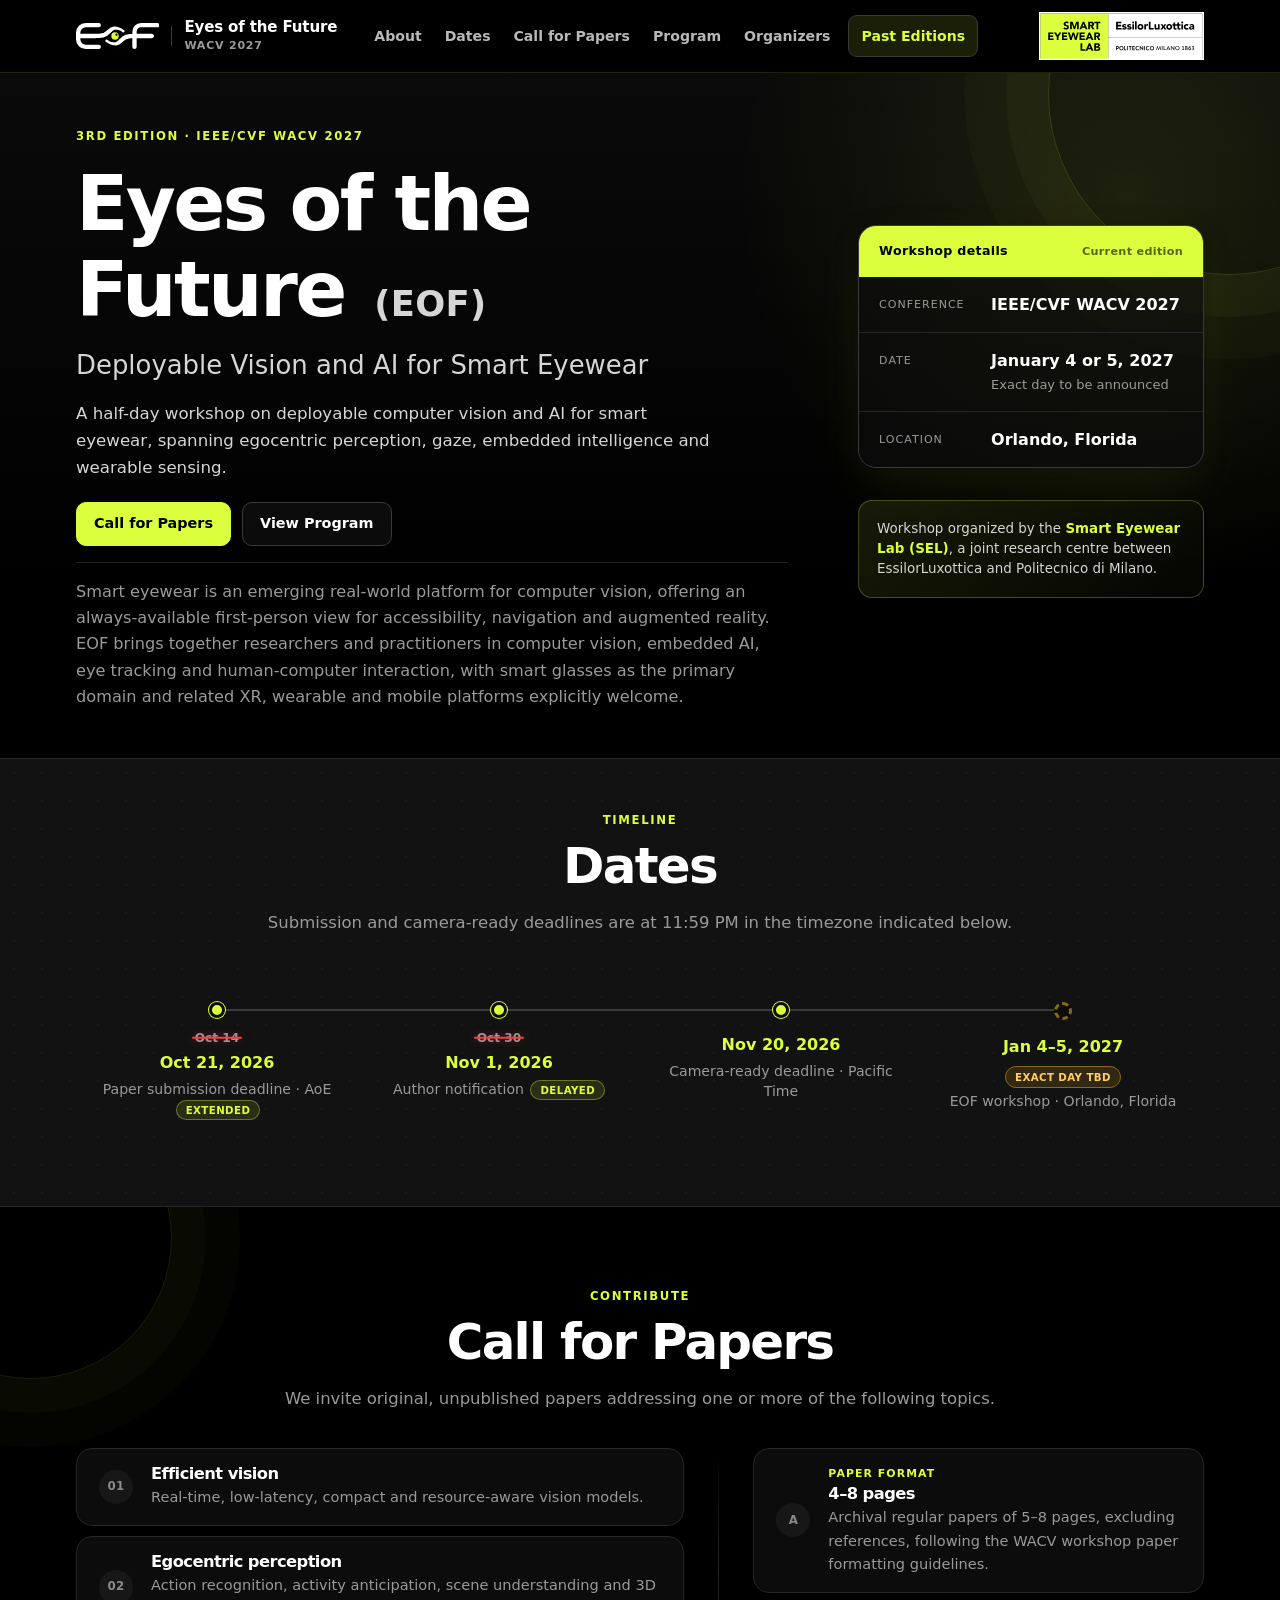
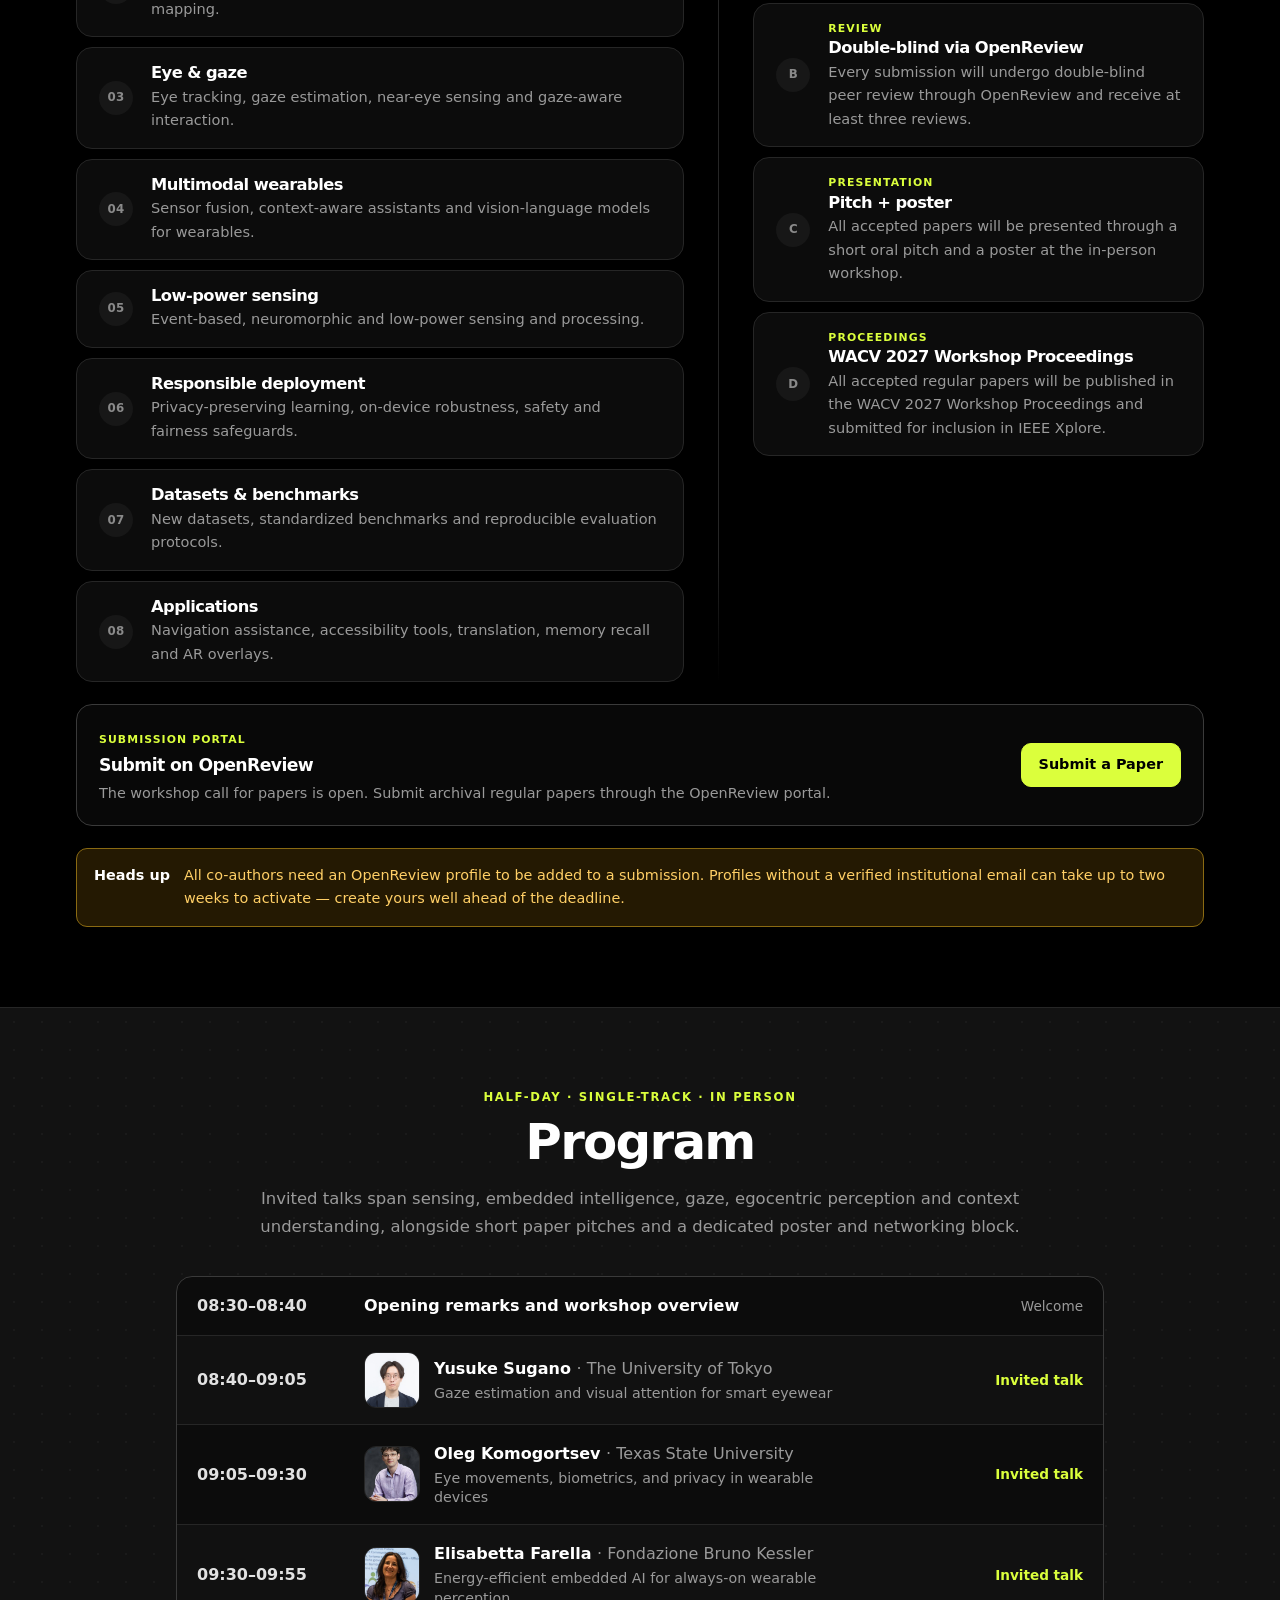
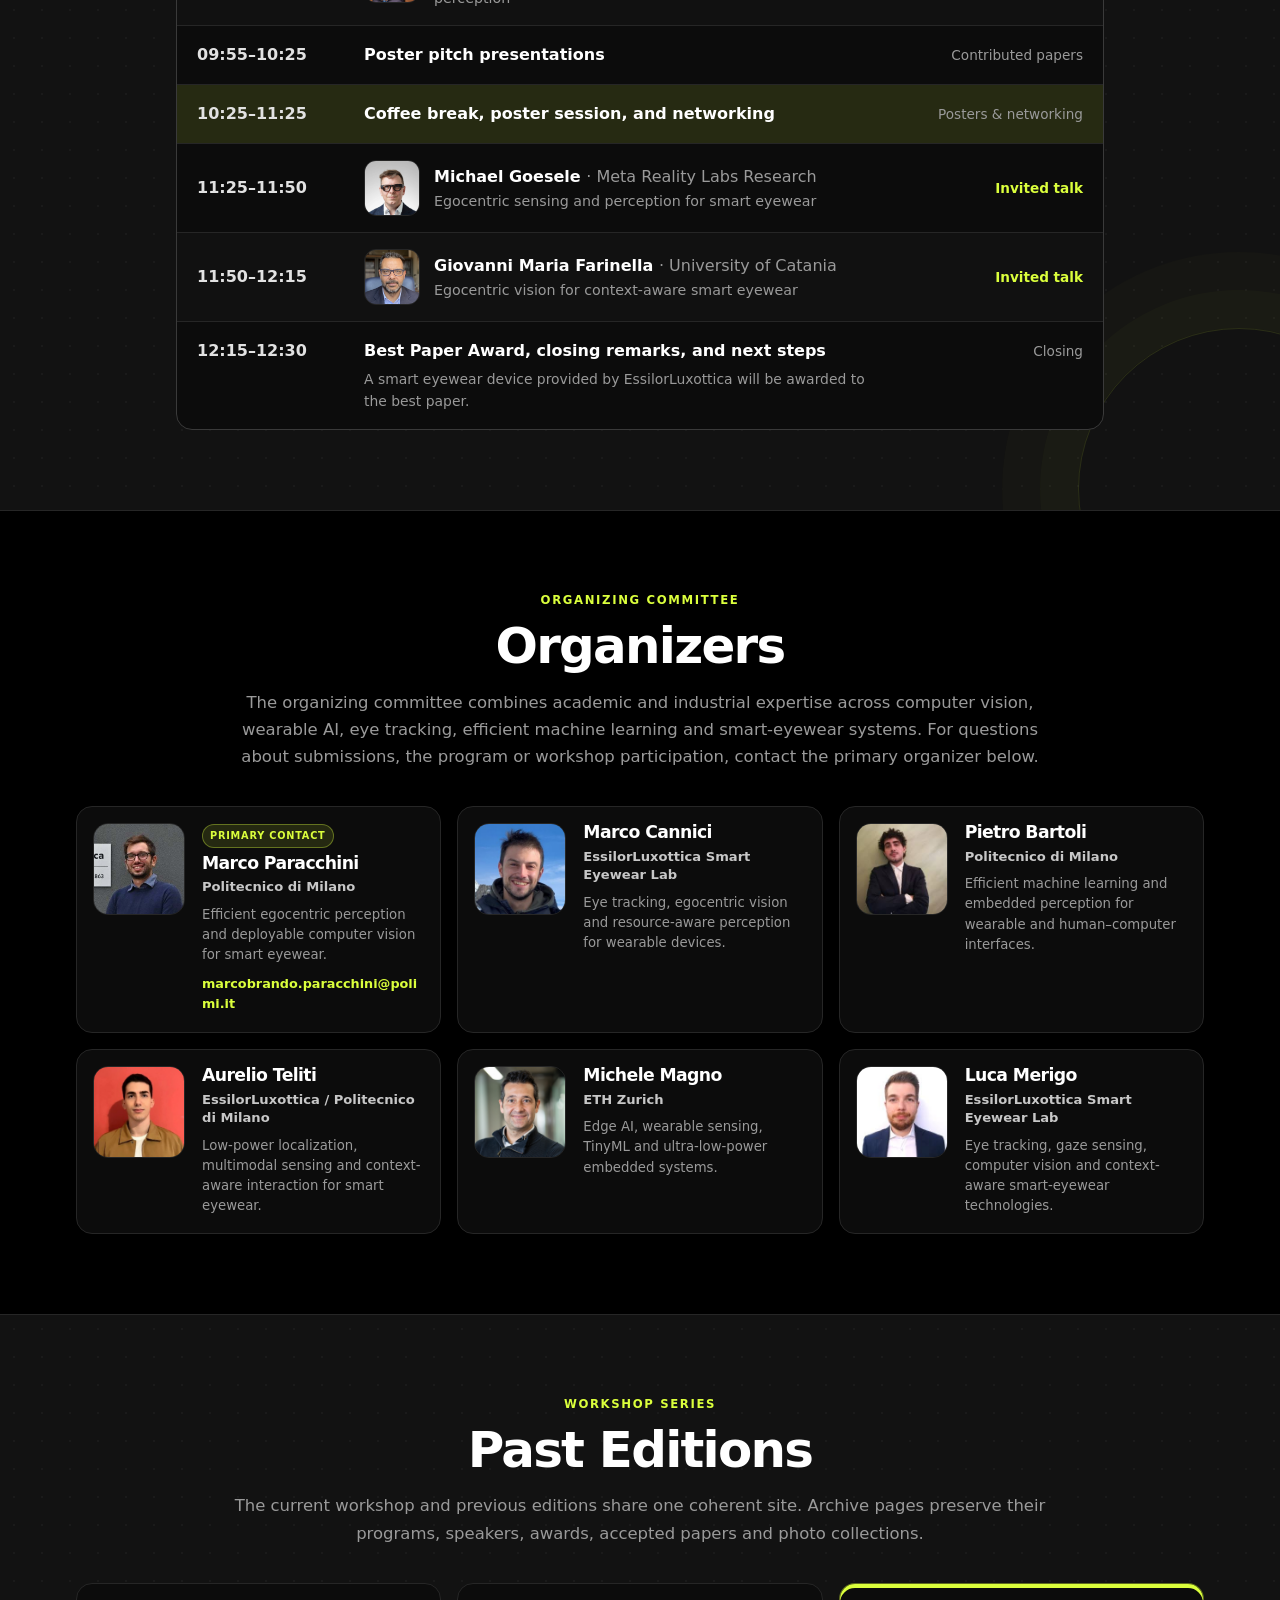
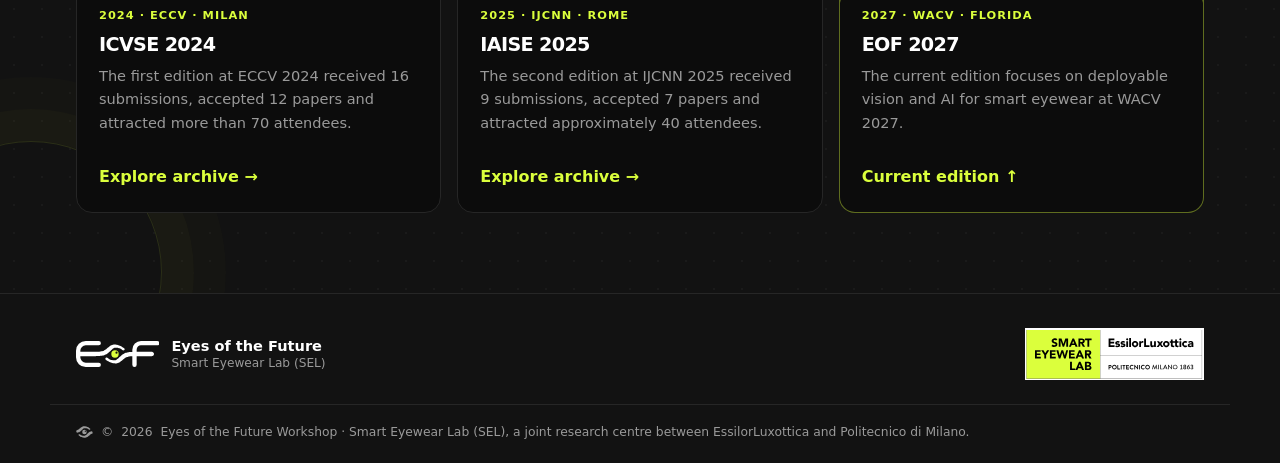
==== commit b6e2fbb4: "Label author notification change as Delayed instead of Extended Co-Authored-By: Claude Sonnet 5 <nor" ====
--- a/index.html
+++ b/index.html
@@ -88,7 +88,7 @@
           <div class="timeline-marker"></div>
           <div class="timeline-body">
             <time datetime="2026-11-01"><span class="date-old">Oct 30</span><span>Nov 1, 2026</span></time>
-            <span>Author notification <span class="extended-badge">Extended</span></span>
+            <span>Author notification <span class="extended-badge">Delayed</span></span>
           </div>
         </li>
         <li class="timeline-item">
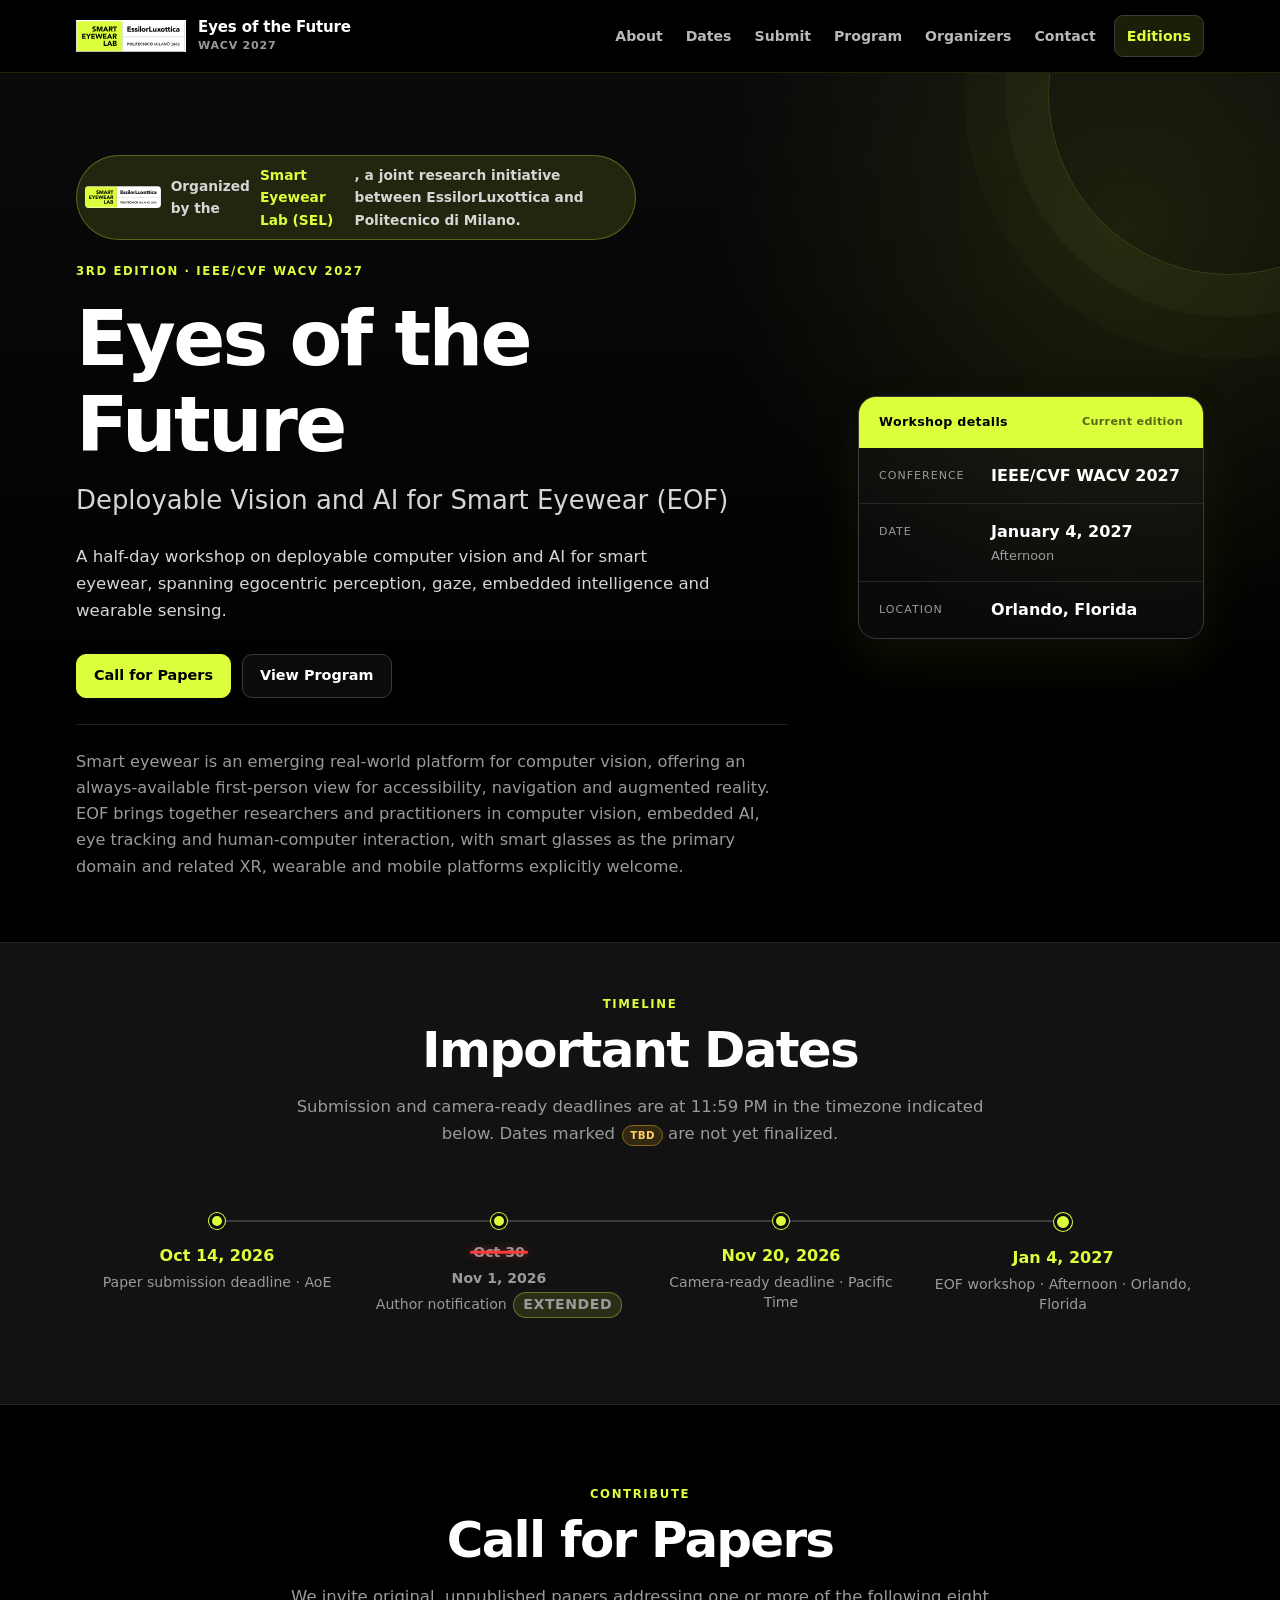
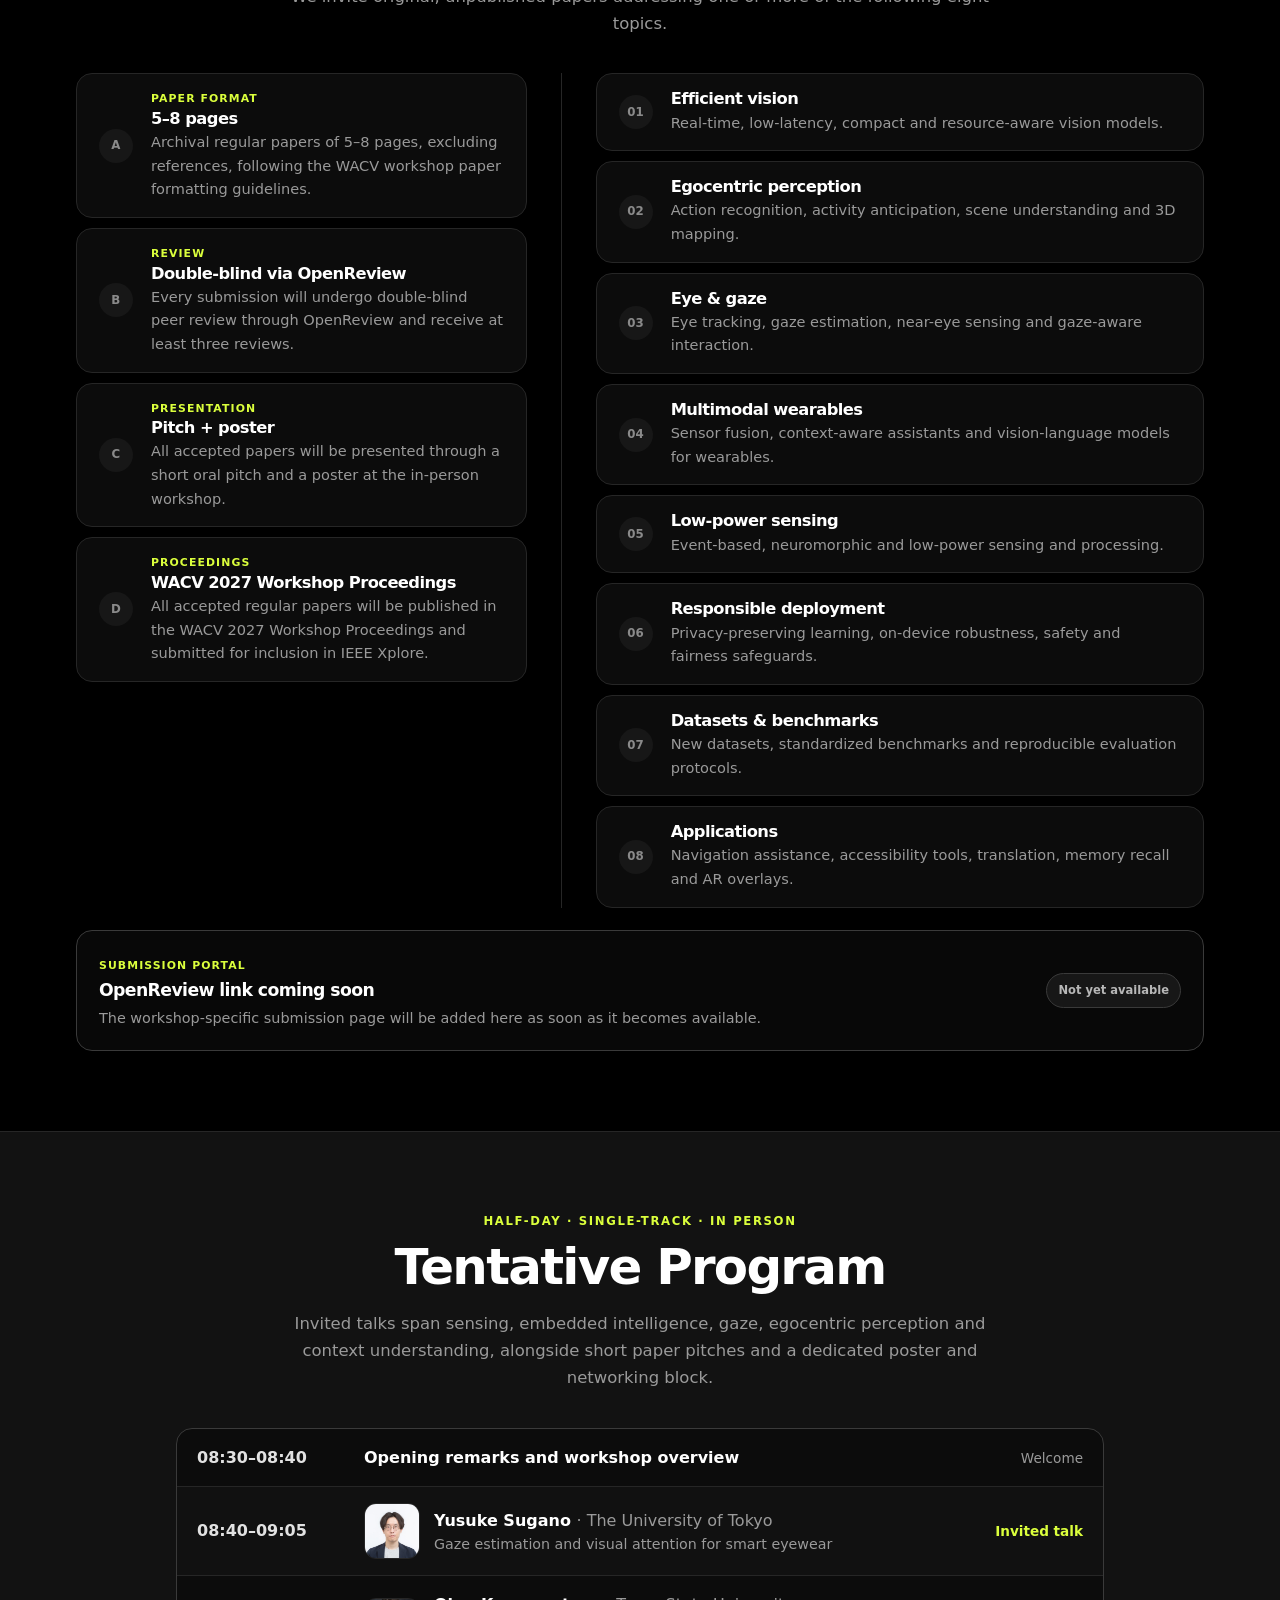
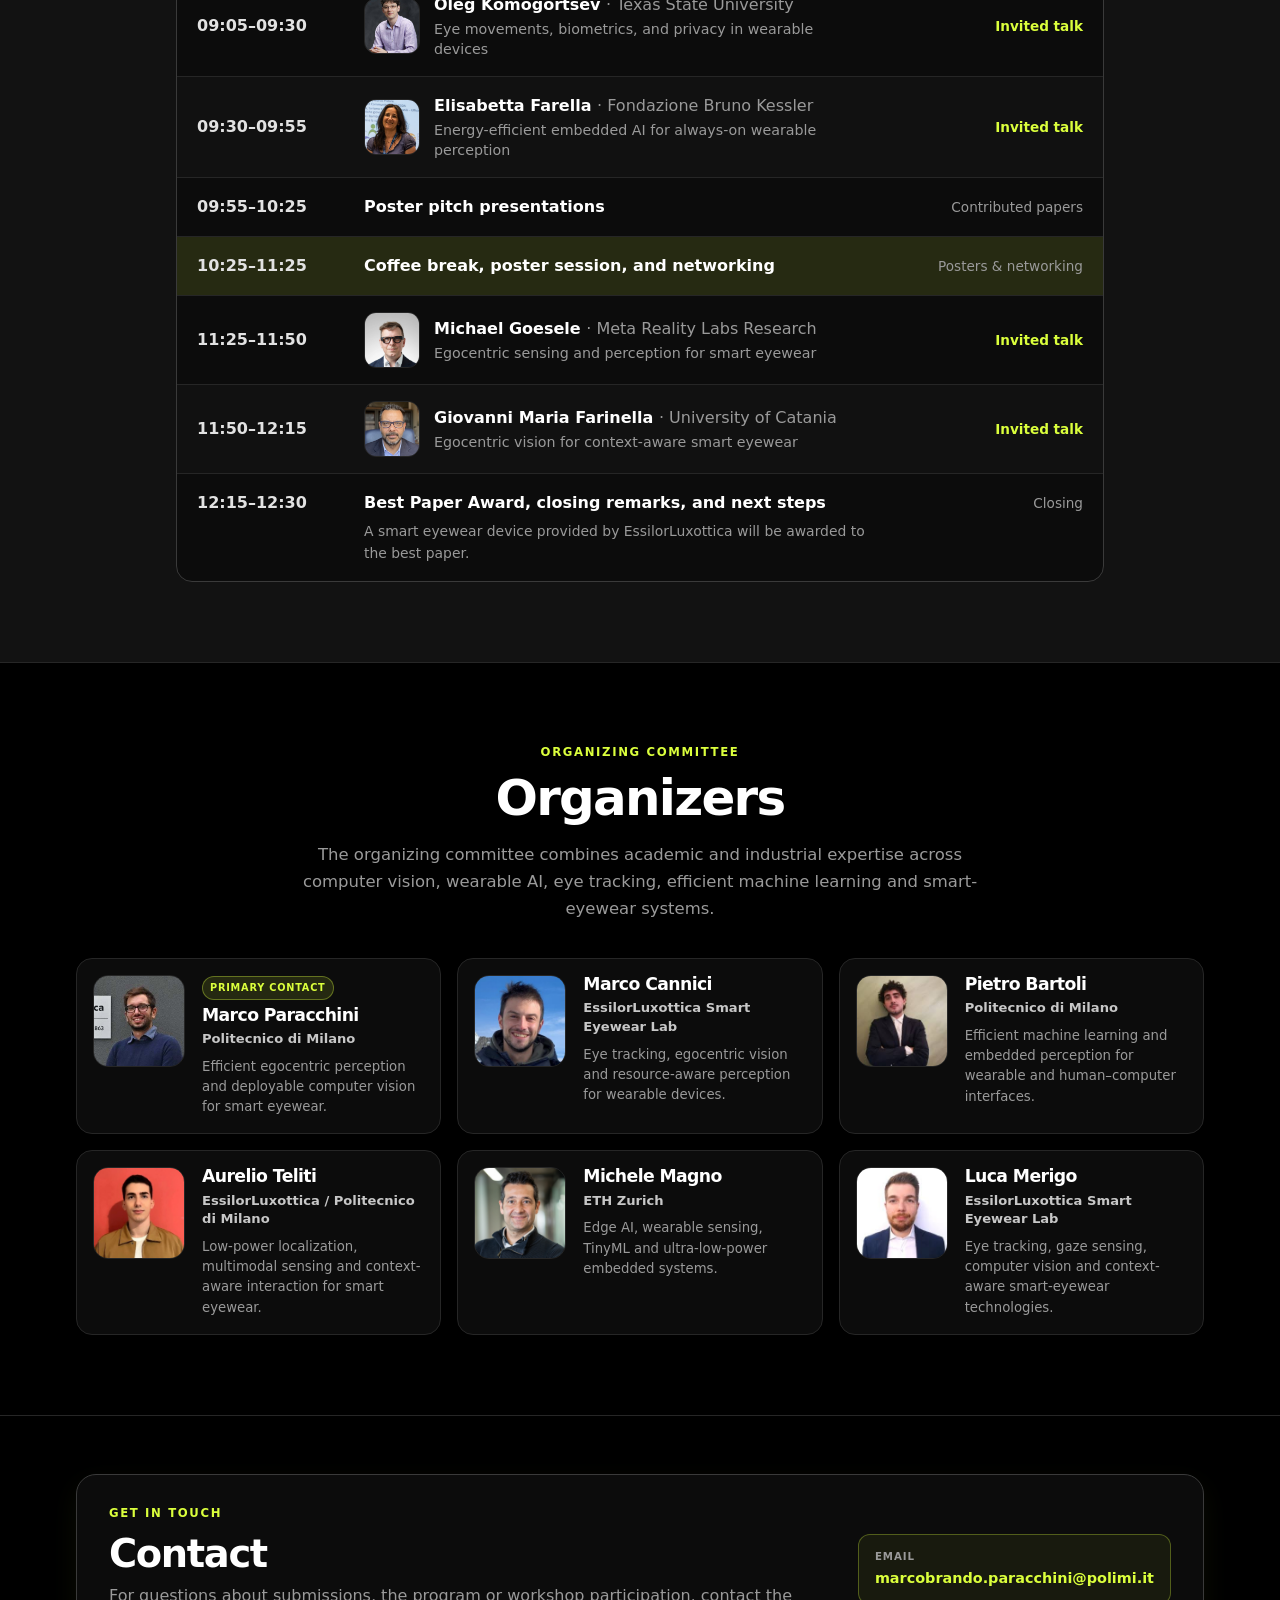
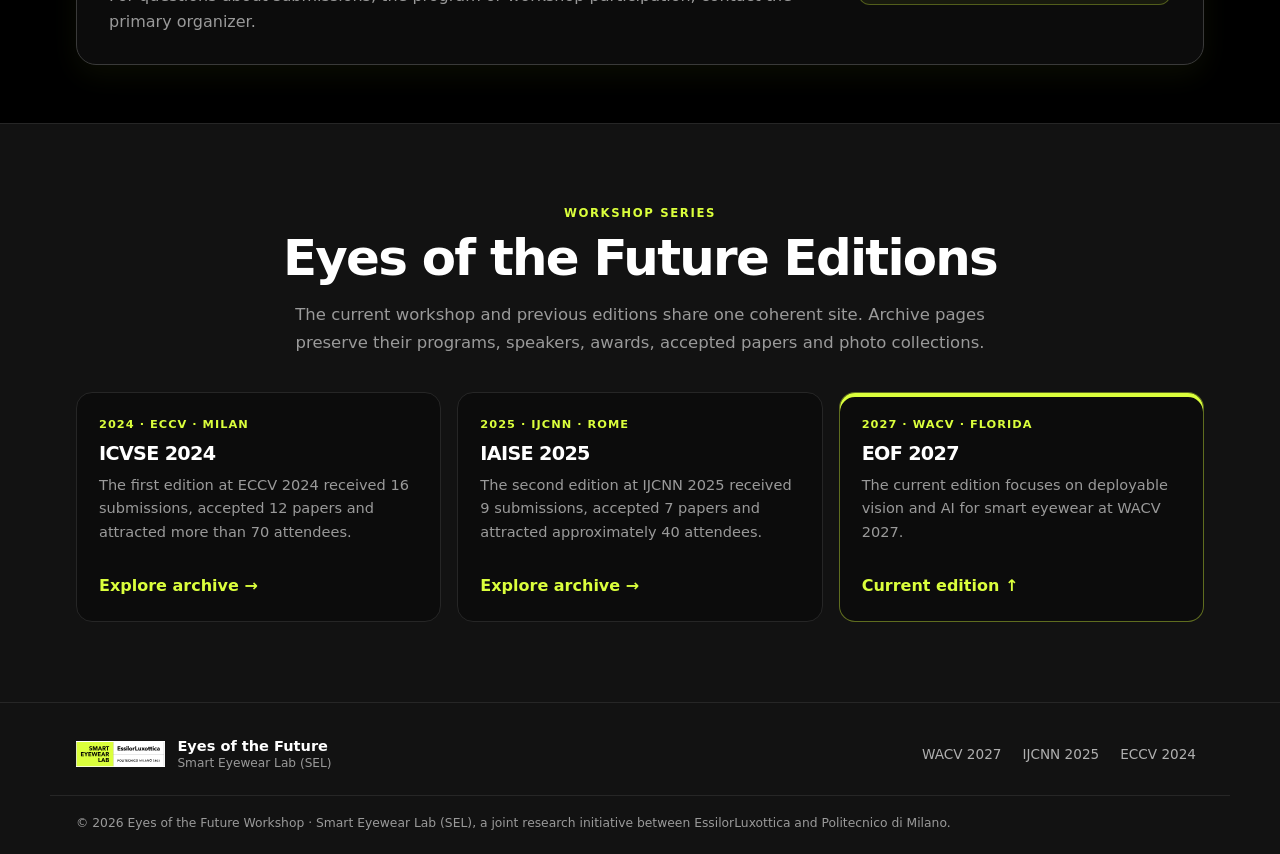
==== commit d785b9dd: "Update CFP timeline: extend author notification to Nov 1, confirm workshop date to Jan 4 afternoon C" ====
--- a/index.html
+++ b/index.html
@@ -6,46 +6,36 @@
   <meta name="description" content="3rd Eyes of the Future (EOF) workshop at WACV 2027: Deployable Vision and AI for Smart Eyewear.">
   <title>EOF 2027 | Eyes of the Future @ WACV</title>
   <link rel="icon" href="assets/icons/favicon.svg" type="image/svg+xml">
-  <link rel="stylesheet" href="assets/css/styles.css?v=20261010">
+  <link rel="stylesheet" href="assets/css/styles.css">
 </head>
 <body class="current-page">
 <a class="skip-link" href="#content">Skip to content</a>
 <header class="site-header">
   <div class="nav-wrap">
-    <div class="nav-left">
-    <div class="brand">
-      <span class="brand-mark brand-mark-eof" aria-hidden="true">
-        <svg viewBox="40 30 770 240" aria-hidden="true">
-          <path id="letter-E" d="M250 50H130A70 70 0 0 0 60 120V180A70 70 0 0 0 130 250H250" fill="none" stroke="currentColor" stroke-width="40" stroke-linecap="round" stroke-linejoin="round"></path>
-          <path id="letter-F" d="M790 50H640A60 60 0 0 0 580 110V250" fill="none" stroke="currentColor" stroke-width="40" stroke-linecap="round" stroke-linejoin="round"></path>
-          <path id="E-arm-upper-lid" d="M60 170C62.9 170.1 68.3 170 72.4 170C76.5 170 80.7 170 84.8 170C88.9 170 93.1 170 97.2 170C101.3 170 105.4 170 109.5 170C113.6 170 117.8 170 121.9 170C126 170 130.2 170 134.3 170C138.4 170 142.5 170 146.6 170C150.7 170 154.9 170 159 170C163.1 170 167.3 170 171.4 170C175.5 170 179.6 170 183.7 170C187.8 170 191.9 170 196.1 170C200.2 170 204.4 170 208.6 170C212.8 170 217 169.9 221.2 169.9C225.4 169.8 229.6 169.7 233.8 169.6C238 169.4 242.3 169.3 246.6 169C250.9 168.8 255.2 168.6 259.5 168.2C263.9 167.8 268.4 167.4 272.8 166.7C277.3 166.1 281.9 165.4 286.5 164.4C291.1 163.4 295.8 162.2 300.5 160.7C305.2 159.1 310 157.2 314.5 155.1C318.9 152.9 323.3 150.4 327.4 147.8C331.5 145.1 335.4 142.1 339 139.1C342.6 136.2 345.8 133.2 348.9 130.3C352 127.4 354.9 124.5 357.8 121.7C360.7 118.9 363.5 116.1 366.2 113.5C369 110.9 371.8 108.4 374.5 106.1C377.3 103.9 380 101.8 382.7 100C385.4 98.2 388.1 96.7 390.8 95.5C393.5 94.4 395.7 93.6 398.8 93.1C401.9 92.6 405.8 92.6 409.5 92.6C413.1 92.5 416.8 92.7 420.5 93C424.1 93.4 427.8 94 431.3 94.8C434.9 95.5 438.5 96.5 441.9 97.8C445.4 99 448.8 100.4 452.1 102.1C455.4 103.8 458.7 105.7 461.9 107.8C465 109.8 469.1 113.1 471 114.5C473 115.9 472.6 115.6 473.5 116C474.3 116.4 475.3 116.7 476.2 116.9C477.2 117 478.2 117 479.1 116.9C480 116.9 481 116.6 481.9 116.3C482.8 116 483.7 115.5 484.4 114.9C485.2 114.4 485.9 113.7 486.5 113C487.1 112.2 487.6 111.4 488 110.5C488.4 109.7 488.7 108.7 488.9 107.8C489 106.8 489 105.8 488.9 104.9C488.9 104 488.6 103 488.3 102.1C488 101.2 487.5 100.3 486.9 99.6C486.4 98.8 487 99.2 485 97.5C482.9 95.8 478.1 92 474.4 89.4C470.8 86.9 467 84.3 463.1 82C459.2 79.8 455.2 77.6 451.1 75.7C446.9 73.8 442.7 72 438.3 70.5C434 69 429.5 67.8 425 66.7C420.6 65.6 416.1 64.8 411.5 64.2C407 63.6 402.5 62.8 397.5 62.9C392.4 63.1 386.3 63.7 381.2 65C376 66.2 371.2 68.2 366.6 70.2C362.1 72.3 357.9 74.8 353.9 77.2C349.9 79.7 346.2 82.4 342.6 85.1C339 87.7 335.6 90.4 332.4 93.1C329.1 95.7 325.9 98.5 322.8 101C319.8 103.5 316.8 106 313.9 108.2C311.1 110.4 308.5 112.4 305.7 114.2C302.9 116 300 117.6 297.1 119C294.1 120.5 291.2 121.6 288 122.7C284.9 123.7 281.6 124.5 278.2 125.3C274.8 126 271.2 126.6 267.5 127.1C263.8 127.6 260 128 256.2 128.3C252.3 128.7 248.5 128.9 244.5 129.1C240.6 129.3 236.6 129.5 232.6 129.6C228.6 129.7 224.6 129.8 220.5 129.9C216.5 129.9 212.5 130 208.4 130C204.3 130 200.2 130 196.1 130C192 130 187.8 130 183.7 130C179.6 130 175.5 130 171.4 130C167.3 130 163.1 130 159 130C154.9 130 150.7 130 146.6 130C142.5 130 138.4 130 134.3 130C130.2 130 126 130 121.9 130C117.8 130 113.6 130 109.5 130C105.4 130 101.3 130 97.2 130C93.1 130 88.9 130 84.8 130C80.7 130 76.5 130 72.4 130C68.3 130 62.9 129.9 60 130C57.1 130.1 56.5 130.2 54.8 130.7C53.2 131.1 51.5 131.8 50 132.7C48.5 133.5 47.1 134.6 45.9 135.9C44.6 137.1 43.5 138.5 42.7 140C41.8 141.5 41.1 143.2 40.7 144.8C40.2 146.5 40 148.3 40 150C40 151.7 40.2 153.5 40.7 155.2C41.1 156.8 41.8 158.5 42.7 160C43.5 161.5 44.6 162.9 45.9 164.1C47.1 165.4 48.5 166.5 50 167.3C51.5 168.2 53.2 168.9 54.8 169.3C56.5 169.8 57.1 169.9 60 170Z" fill="currentColor"></path>
-          <path id="F-arm-lower-lid" d="M740 130C737.1 129.9 731.7 130 727.6 130C723.5 130 719.3 130 715.2 130C711.1 130 706.9 130 702.8 130C698.7 130 694.6 130 690.5 130C686.4 130 682.2 130 678.1 130C674 130 669.8 130 665.7 130C661.6 130 657.5 130 653.4 130C649.3 130 645.1 130 641 130C636.9 130 632.7 130 628.6 130C624.5 130 620.4 130 616.3 130C612.2 130 608.1 130 603.9 130C599.8 130 595.6 130 591.4 130C587.2 130 583 130.1 578.8 130.1C574.6 130.2 570.4 130.3 566.2 130.4C562 130.6 557.7 130.7 553.4 131C549.1 131.2 544.8 131.4 540.5 131.8C536.1 132.2 531.6 132.6 527.2 133.3C522.7 133.9 518.1 134.6 513.5 135.6C508.9 136.6 504.2 137.8 499.5 139.3C494.8 140.9 490 142.8 485.5 144.9C481.1 147.1 476.7 149.6 472.6 152.2C468.5 154.9 464.6 157.9 461 160.9C457.4 163.8 454.2 166.8 451.1 169.7C448 172.6 445.1 175.5 442.2 178.3C439.3 181.1 436.5 183.9 433.8 186.5C431 189.1 428.2 191.6 425.5 193.9C422.7 196.1 420 198.2 417.3 200C414.6 201.8 411.9 203.3 409.2 204.5C406.5 205.6 404.3 206.4 401.2 206.9C398.1 207.4 394.2 207.4 390.5 207.4C386.9 207.5 383.2 207.3 379.5 207C375.9 206.6 372.2 206 368.7 205.2C365.1 204.5 361.5 203.5 358.1 202.2C354.6 201 351.2 199.6 347.9 197.9C344.6 196.2 341.3 194.3 338.1 192.2C335 190.2 330.9 186.9 329 185.5C327 184.1 327.4 184.4 326.5 184C325.7 183.6 324.7 183.3 323.8 183.1C322.8 183 321.8 183 320.9 183.1C320 183.1 319 183.4 318.1 183.7C317.2 184 316.3 184.5 315.6 185.1C314.8 185.6 314.1 186.3 313.5 187C312.9 187.8 312.4 188.6 312 189.5C311.6 190.3 311.3 191.3 311.1 192.2C311 193.2 311 194.2 311.1 195.1C311.1 196 311.4 197 311.7 197.9C312 198.8 312.5 199.7 313.1 200.4C313.6 201.2 313 200.8 315 202.5C317.1 204.2 321.9 208 325.6 210.6C329.2 213.1 333 215.7 336.9 218C340.8 220.2 344.8 222.4 348.9 224.3C353.1 226.2 357.3 228 361.7 229.5C366 231 370.5 232.2 375 233.3C379.4 234.4 383.9 235.2 388.5 235.8C393 236.4 397.5 237.2 402.5 237.1C407.6 236.9 413.7 236.3 418.8 235C424 233.8 428.8 231.8 433.4 229.8C437.9 227.7 442.1 225.2 446.1 222.8C450.1 220.3 453.8 217.6 457.4 214.9C461 212.3 464.4 209.6 467.6 206.9C470.9 204.3 474.1 201.5 477.2 199C480.2 196.5 483.2 194 486.1 191.8C488.9 189.6 491.5 187.6 494.3 185.8C497.1 184 500 182.4 502.9 181C505.9 179.5 508.8 178.4 512 177.3C515.1 176.3 518.4 175.5 521.8 174.7C525.2 174 528.8 173.4 532.5 172.9C536.2 172.4 540 172 543.8 171.7C547.7 171.3 551.5 171.1 555.5 170.9C559.4 170.7 563.4 170.5 567.4 170.4C571.4 170.3 575.4 170.2 579.5 170.1C583.5 170.1 587.5 170 591.6 170C595.7 170 599.8 170 603.9 170C608 170 612.2 170 616.3 170C620.4 170 624.5 170 628.6 170C632.7 170 636.9 170 641 170C645.1 170 649.3 170 653.4 170C657.5 170 661.6 170 665.7 170C669.8 170 674 170 678.1 170C682.2 170 686.4 170 690.5 170C694.6 170 698.7 170 702.8 170C706.9 170 711.1 170 715.2 170C719.3 170 723.5 170 727.6 170C731.7 170 737.1 170.1 740 170C742.9 169.9 743.5 169.8 745.2 169.3C746.8 168.9 748.5 168.2 750 167.3C751.5 166.5 752.9 165.4 754.1 164.1C755.4 162.9 756.5 161.5 757.3 160C758.2 158.5 758.9 156.8 759.3 155.2C759.8 153.5 760 151.7 760 150C760 148.3 759.8 146.5 759.3 144.8C758.9 143.2 758.2 141.5 757.3 140C756.5 138.5 755.4 137.1 754.1 135.9C752.9 134.6 751.5 133.5 750 132.7C748.5 131.8 746.8 131.1 745.2 130.7C743.5 130.2 742.9 130.1 740 130Z" fill="currentColor"></path>
-          <path id="iris" d="M400 116A34 34 0 1 0 400 184A34 34 0 1 0 400 116ZM414 128A10 10 0 1 0 414 148A10 10 0 1 0 414 128Z" fill="currentColor" fill-rule="evenodd"></path>
-        </svg>
-      </span>
-      <span class="brand-divider" aria-hidden="true"></span>
+    <a class="brand" href="#top" aria-label="Eyes of the Future homepage">
+      <span class="brand-mark"><img src="assets/icons/sel-logo.svg" alt="Smart Eyewear Lab"></span>
       <span class="brand-copy"><strong>Eyes of the Future</strong><small>WACV 2027</small></span>
-    </div>
+    </a>
     <button class="nav-toggle" aria-controls="site-nav" aria-expanded="false">Menu</button>
     <nav class="nav-links" id="site-nav" aria-label="Main navigation">
       <a href="#about">About</a>
       <a href="#dates">Dates</a>
-      <a href="#cfp">Call for Papers</a>
+      <a href="#cfp">Submit</a>
       <a href="#program">Program</a>
       <a href="#organizers">Organizers</a>
-      <a class="nav-editions" href="#editions">Past Editions</a>
+      <a href="#contact">Contact</a>
+      <a class="nav-editions" href="#editions">Editions</a>
     </nav>
-    </div>
-    <span class="brand-mark header-sel-mark"><img src="assets/icons/sel-logo.svg" alt="Smart Eyewear Lab"></span>
   </div>
 </header>
 <main id="content">
   <section class="edition-hero edition-hero-current" id="top">
     <div class="container edition-hero-grid">
       <div class="edition-hero-main">
+        <p class="hero-organized"><img src="assets/icons/sel-logo.svg" alt="" class="hero-organized-logo">Organized by the <strong>Smart Eyewear Lab (SEL)</strong>, a joint research initiative between EssilorLuxottica and Politecnico di Milano.</p>
         <p class="eyebrow">3rd edition · IEEE/CVF WACV 2027</p>
-        <h1>Eyes of the <span class="title-end">Future <span class="eof-tag">(EOF)</span></span></h1>
-        <p class="edition-subtitle">Deployable Vision and AI for Smart Eyewear</p>
+        <h1>Eyes of the Future</h1>
+        <p class="edition-subtitle">Deployable Vision and AI for Smart Eyewear <span>(EOF)</span></p>
         <p class="edition-summary">A half-day workshop on deployable computer vision and AI for smart eyewear, spanning egocentric perception, gaze, embedded intelligence and wearable sensing.</p>
         <div class="actions">
           <a class="button" href="#cfp">Call for Papers</a>
@@ -55,17 +45,14 @@
           <p>Smart eyewear is an emerging real-world platform for computer vision, offering an always-available first-person view for accessibility, navigation and augmented reality. EOF brings together researchers and practitioners in computer vision, embedded AI, eye tracking and human-computer interaction, with smart glasses as the primary domain and related XR, wearable and mobile platforms explicitly welcome.</p>
         </div>
       </div>
-      <div class="edition-hero-side">
-        <aside class="meta-panel" aria-label="Workshop details">
-          <div class="meta-panel-head"><span>Workshop details</span><span class="meta-panel-state">Current edition</span></div>
-          <dl class="meta-list">
-            <div><dt>Conference</dt><dd>IEEE/CVF WACV 2027</dd></div>
-            <div><dt>Date</dt><dd>January 4 or 5, 2027<small>Exact day to be announced</small></dd></div>
-            <div><dt>Location</dt><dd>Orlando, Florida</dd></div>
-          </dl>
-        </aside>
-        <p class="hero-organized">Workshop organized by the <strong>Smart Eyewear Lab (SEL)</strong>, a joint research centre between EssilorLuxottica and Politecnico di Milano.</p>
-      </div>
+      <aside class="meta-panel" aria-label="Workshop details">
+        <div class="meta-panel-head"><span>Workshop details</span><span class="meta-panel-state">Current edition</span></div>
+        <dl class="meta-list">
+          <div><dt>Conference</dt><dd>IEEE/CVF WACV 2027</dd></div>
+          <div><dt>Date</dt><dd>January 4, 2027<small>Afternoon</small></dd></div>
+          <div><dt>Location</dt><dd>Orlando, Florida</dd></div>
+        </dl>
+      </aside>
     </div>
   </section>
 
@@ -73,22 +60,22 @@
     <div class="container">
       <div class="section-head">
         <p class="section-kicker">Timeline</p>
-        <h2>Dates</h2>
-        <p class="section-intro">Submission and camera-ready deadlines are at 11:59 PM in the timezone indicated below.</p>
+        <h2>Important Dates</h2>
+        <p class="section-intro">Submission and camera-ready deadlines are at 11:59 PM in the timezone indicated below. Dates marked <span class="tbd-badge tbd-badge-inline">TBD</span> are not yet finalized.</p>
       </div>
       <ol class="timeline">
         <li class="timeline-item">
           <div class="timeline-marker"></div>
           <div class="timeline-body">
-            <time datetime="2026-10-21"><span class="date-old">Oct 14</span><span>Oct 21, 2026</span></time>
-            <span>Paper submission deadline · AoE <span class="extended-badge">Extended</span></span>
+            <time datetime="2026-10-14">Oct 14, 2026</time>
+            <span>Paper submission deadline · AoE</span>
           </div>
         </li>
         <li class="timeline-item">
           <div class="timeline-marker"></div>
           <div class="timeline-body">
             <time datetime="2026-11-01"><span class="date-old">Oct 30</span><span>Nov 1, 2026</span></time>
-            <span>Author notification <span class="extended-badge">Delayed</span></span>
+            <span>Author notification <span class="extended-badge">Extended</span></span>
           </div>
         </li>
         <li class="timeline-item">
@@ -98,25 +85,32 @@
             <span>Camera-ready deadline · Pacific Time</span>
           </div>
         </li>
-        <li class="timeline-item timeline-tbd timeline-highlight">
+        <li class="timeline-item timeline-highlight">
           <div class="timeline-marker"></div>
           <div class="timeline-body">
-            <time datetime="2027-01-04">Jan 4–5, 2027<span class="tbd-badge">Exact day TBD</span></time>
-            <span>EOF workshop · Orlando, Florida</span>
+            <time datetime="2027-01-04">Jan 4, 2027</time>
+            <span>EOF workshop · Afternoon · Orlando, Florida</span>
           </div>
         </li>
       </ol>
     </div>
   </section>
 
-  <section class="section deco-section deco-tl" id="cfp">
+  <section class="section" id="cfp">
     <div class="container">
       <div class="section-head">
         <p class="section-kicker">Contribute</p>
         <h2>Call for Papers</h2>
-        <p class="section-intro">We invite original, unpublished papers addressing one or more of the following topics.</p>
+        <p class="section-intro">We invite original, unpublished papers addressing one or more of the following eight topics.</p>
       </div>
       <div class="cfp-columns">
+        <ul class="info-list">
+          <li class="info-row"><span class="topic-index">A</span><div class="topic-content"><span class="info-label">Paper format</span><h3>5–8 pages</h3><p>Archival regular papers of 5–8 pages, excluding references, following the WACV workshop paper formatting guidelines.</p></div></li>
+          <li class="info-row"><span class="topic-index">B</span><div class="topic-content"><span class="info-label">Review</span><h3>Double-blind via OpenReview</h3><p>Every submission will undergo double-blind peer review through OpenReview and receive at least three reviews.</p></div></li>
+          <li class="info-row"><span class="topic-index">C</span><div class="topic-content"><span class="info-label">Presentation</span><h3>Pitch + poster</h3><p>All accepted papers will be presented through a short oral pitch and a poster at the in-person workshop.</p></div></li>
+          <li class="info-row"><span class="topic-index">D</span><div class="topic-content"><span class="info-label">Proceedings</span><h3>WACV 2027 Workshop Proceedings</h3><p>All accepted regular papers will be published in the WACV 2027 Workshop Proceedings and submitted for inclusion in IEEE Xplore.</p></div></li>
+        </ul>
+        <div class="cfp-divider" aria-hidden="true"></div>
         <div class="topic-grid">
           <article class="topic-card"><span class="topic-index">01</span><div class="topic-content"><h3>Efficient vision</h3><p>Real-time, low-latency, compact and resource-aware vision models.</p></div></article>
           <article class="topic-card"><span class="topic-index">02</span><div class="topic-content"><h3>Egocentric perception</h3><p>Action recognition, activity anticipation, scene understanding and 3D mapping.</p></div></article>
@@ -127,34 +121,23 @@
           <article class="topic-card"><span class="topic-index">07</span><div class="topic-content"><h3>Datasets &amp; benchmarks</h3><p>New datasets, standardized benchmarks and reproducible evaluation protocols.</p></div></article>
           <article class="topic-card"><span class="topic-index">08</span><div class="topic-content"><h3>Applications</h3><p>Navigation assistance, accessibility tools, translation, memory recall and AR overlays.</p></div></article>
         </div>
-        <div class="cfp-divider" aria-hidden="true"></div>
-        <ul class="info-list">
-          <li class="info-row"><span class="topic-index">A</span><div class="topic-content"><span class="info-label">Paper format</span><h3>4–8 pages</h3><p>Archival regular papers of 5–8 pages, excluding references, following the WACV workshop paper formatting guidelines.</p></div></li>
-          <li class="info-row"><span class="topic-index">B</span><div class="topic-content"><span class="info-label">Review</span><h3>Double-blind via OpenReview</h3><p>Every submission will undergo double-blind peer review through OpenReview and receive at least three reviews.</p></div></li>
-          <li class="info-row"><span class="topic-index">C</span><div class="topic-content"><span class="info-label">Presentation</span><h3>Pitch + poster</h3><p>All accepted papers will be presented through a short oral pitch and a poster at the in-person workshop.</p></div></li>
-          <li class="info-row"><span class="topic-index">D</span><div class="topic-content"><span class="info-label">Proceedings</span><h3>WACV 2027 Workshop Proceedings</h3><p>All accepted regular papers will be published in the WACV 2027 Workshop Proceedings and submitted for inclusion in IEEE Xplore.</p></div></li>
-        </ul>
-      </div>
-      <aside class="submission-status" aria-label="Submission portal">
+      </div>
+      <aside class="submission-status" aria-label="Submission portal status">
         <div>
           <span class="info-label">Submission portal</span>
-          <h3>Submit on OpenReview</h3>
-          <p>The workshop call for papers is open. Submit archival regular papers through the OpenReview portal.</p>
-        </div>
-        <a class="button" href="https://openreview.net/group?id=thecvf.com/WACV/2027/Workshop/EOF#tab-recent-activity" target="_blank" rel="noopener noreferrer">Submit a Paper</a>
+          <h3>OpenReview link coming soon</h3>
+          <p>The workshop-specific submission page will be added here as soon as it becomes available.</p>
+        </div>
+        <span class="status-badge">Not yet available</span>
       </aside>
-      <div class="notice">
-        <strong>Heads up</strong>
-        <span>All co-authors need an OpenReview profile to be added to a submission. Profiles without a verified institutional email can take up to two weeks to activate — create yours well ahead of the deadline.</span>
-      </div>
-    </div>
-  </section>
-
-  <section class="section section-soft deco-section deco-br" id="program">
+    </div>
+  </section>
+
+  <section class="section section-soft" id="program">
     <div class="container narrow-section">
       <div class="section-head">
         <p class="section-kicker">Half-day · single-track · in person</p>
-        <h2>Program</h2>
+        <h2>Tentative Program</h2>
         <p class="section-intro">Invited talks span sensing, embedded intelligence, gaze, egocentric perception and context understanding, alongside short paper pitches and a dedicated poster and networking block.</p>
       </div>
       <div class="schedule"><div class="schedule-row">
@@ -240,7 +223,7 @@
       <div class="section-head">
         <p class="section-kicker">Organizing committee</p>
         <h2>Organizers</h2>
-        <p class="section-intro">The organizing committee combines academic and industrial expertise across computer vision, wearable AI, eye tracking, efficient machine learning and smart-eyewear systems. For questions about submissions, the program or workshop participation, contact the primary organizer below.</p>
+        <p class="section-intro">The organizing committee combines academic and industrial expertise across computer vision, wearable AI, eye tracking, efficient machine learning and smart-eyewear systems.</p>
       </div>
       <div class="people-grid"><article class="person-card">
   <img class="person-photo" src="assets/images/people/marco-paracchini.png" alt="Marco Paracchini" width="420" height="420" loading="lazy">
@@ -249,7 +232,6 @@
     <h3>Marco Paracchini</h3>
     <p class="person-affiliation">Politecnico di Milano</p>
     <p class="person-description">Efficient egocentric perception and deployable computer vision for smart eyewear.</p>
-    <a class="person-email" href="mailto:marcobrando.paracchini@polimi.it">marcobrando.paracchini@polimi.it</a>
   </div>
 </article>
 <article class="person-card">
@@ -300,11 +282,24 @@
     </div>
   </section>
 
-  <section class="section section-soft deco-section deco-bl" id="editions">
+  <section class="section section-contact" id="contact">
+    <div class="container">
+      <article class="contact-card">
+        <div>
+          <p class="section-kicker">Get in touch</p>
+          <h2>Contact</h2>
+          <p>For questions about submissions, the program or workshop participation, contact the primary organizer.</p>
+        </div>
+        <a class="contact-email" href="mailto:marcobrando.paracchini@polimi.it"><span>Email</span>marcobrando.paracchini@polimi.it</a>
+      </article>
+    </div>
+  </section>
+
+  <section class="section section-soft" id="editions">
     <div class="container">
       <div class="section-head">
         <p class="section-kicker">Workshop series</p>
-        <h2>Past Editions</h2>
+        <h2>Eyes of the Future Editions</h2>
         <p class="section-intro">The current workshop and previous editions share one coherent site. Archive pages preserve their programs, speakers, awards, accepted papers and photo collections.</p>
       </div>
       <div class="edition-grid">
@@ -318,22 +313,18 @@
 <footer>
   <div class="container footer-main">
     <div class="footer-brand">
-      <span class="brand-mark brand-mark-eof" aria-hidden="true">
-        <svg viewBox="40 30 770 240" aria-hidden="true">
-          <path id="letter-E" d="M250 50H130A70 70 0 0 0 60 120V180A70 70 0 0 0 130 250H250" fill="none" stroke="currentColor" stroke-width="40" stroke-linecap="round" stroke-linejoin="round"></path>
-          <path id="letter-F" d="M790 50H640A60 60 0 0 0 580 110V250" fill="none" stroke="currentColor" stroke-width="40" stroke-linecap="round" stroke-linejoin="round"></path>
-          <path id="E-arm-upper-lid" d="M60 170C62.9 170.1 68.3 170 72.4 170C76.5 170 80.7 170 84.8 170C88.9 170 93.1 170 97.2 170C101.3 170 105.4 170 109.5 170C113.6 170 117.8 170 121.9 170C126 170 130.2 170 134.3 170C138.4 170 142.5 170 146.6 170C150.7 170 154.9 170 159 170C163.1 170 167.3 170 171.4 170C175.5 170 179.6 170 183.7 170C187.8 170 191.9 170 196.1 170C200.2 170 204.4 170 208.6 170C212.8 170 217 169.9 221.2 169.9C225.4 169.8 229.6 169.7 233.8 169.6C238 169.4 242.3 169.3 246.6 169C250.9 168.8 255.2 168.6 259.5 168.2C263.9 167.8 268.4 167.4 272.8 166.7C277.3 166.1 281.9 165.4 286.5 164.4C291.1 163.4 295.8 162.2 300.5 160.7C305.2 159.1 310 157.2 314.5 155.1C318.9 152.9 323.3 150.4 327.4 147.8C331.5 145.1 335.4 142.1 339 139.1C342.6 136.2 345.8 133.2 348.9 130.3C352 127.4 354.9 124.5 357.8 121.7C360.7 118.9 363.5 116.1 366.2 113.5C369 110.9 371.8 108.4 374.5 106.1C377.3 103.9 380 101.8 382.7 100C385.4 98.2 388.1 96.7 390.8 95.5C393.5 94.4 395.7 93.6 398.8 93.1C401.9 92.6 405.8 92.6 409.5 92.6C413.1 92.5 416.8 92.7 420.5 93C424.1 93.4 427.8 94 431.3 94.8C434.9 95.5 438.5 96.5 441.9 97.8C445.4 99 448.8 100.4 452.1 102.1C455.4 103.8 458.7 105.7 461.9 107.8C465 109.8 469.1 113.1 471 114.5C473 115.9 472.6 115.6 473.5 116C474.3 116.4 475.3 116.7 476.2 116.9C477.2 117 478.2 117 479.1 116.9C480 116.9 481 116.6 481.9 116.3C482.8 116 483.7 115.5 484.4 114.9C485.2 114.4 485.9 113.7 486.5 113C487.1 112.2 487.6 111.4 488 110.5C488.4 109.7 488.7 108.7 488.9 107.8C489 106.8 489 105.8 488.9 104.9C488.9 104 488.6 103 488.3 102.1C488 101.2 487.5 100.3 486.9 99.6C486.4 98.8 487 99.2 485 97.5C482.9 95.8 478.1 92 474.4 89.4C470.8 86.9 467 84.3 463.1 82C459.2 79.8 455.2 77.6 451.1 75.7C446.9 73.8 442.7 72 438.3 70.5C434 69 429.5 67.8 425 66.7C420.6 65.6 416.1 64.8 411.5 64.2C407 63.6 402.5 62.8 397.5 62.9C392.4 63.1 386.3 63.7 381.2 65C376 66.2 371.2 68.2 366.6 70.2C362.1 72.3 357.9 74.8 353.9 77.2C349.9 79.7 346.2 82.4 342.6 85.1C339 87.7 335.6 90.4 332.4 93.1C329.1 95.7 325.9 98.5 322.8 101C319.8 103.5 316.8 106 313.9 108.2C311.1 110.4 308.5 112.4 305.7 114.2C302.9 116 300 117.6 297.1 119C294.1 120.5 291.2 121.6 288 122.7C284.9 123.7 281.6 124.5 278.2 125.3C274.8 126 271.2 126.6 267.5 127.1C263.8 127.6 260 128 256.2 128.3C252.3 128.7 248.5 128.9 244.5 129.1C240.6 129.3 236.6 129.5 232.6 129.6C228.6 129.7 224.6 129.8 220.5 129.9C216.5 129.9 212.5 130 208.4 130C204.3 130 200.2 130 196.1 130C192 130 187.8 130 183.7 130C179.6 130 175.5 130 171.4 130C167.3 130 163.1 130 159 130C154.9 130 150.7 130 146.6 130C142.5 130 138.4 130 134.3 130C130.2 130 126 130 121.9 130C117.8 130 113.6 130 109.5 130C105.4 130 101.3 130 97.2 130C93.1 130 88.9 130 84.8 130C80.7 130 76.5 130 72.4 130C68.3 130 62.9 129.9 60 130C57.1 130.1 56.5 130.2 54.8 130.7C53.2 131.1 51.5 131.8 50 132.7C48.5 133.5 47.1 134.6 45.9 135.9C44.6 137.1 43.5 138.5 42.7 140C41.8 141.5 41.1 143.2 40.7 144.8C40.2 146.5 40 148.3 40 150C40 151.7 40.2 153.5 40.7 155.2C41.1 156.8 41.8 158.5 42.7 160C43.5 161.5 44.6 162.9 45.9 164.1C47.1 165.4 48.5 166.5 50 167.3C51.5 168.2 53.2 168.9 54.8 169.3C56.5 169.8 57.1 169.9 60 170Z" fill="currentColor"></path>
-          <path id="F-arm-lower-lid" d="M740 130C737.1 129.9 731.7 130 727.6 130C723.5 130 719.3 130 715.2 130C711.1 130 706.9 130 702.8 130C698.7 130 694.6 130 690.5 130C686.4 130 682.2 130 678.1 130C674 130 669.8 130 665.7 130C661.6 130 657.5 130 653.4 130C649.3 130 645.1 130 641 130C636.9 130 632.7 130 628.6 130C624.5 130 620.4 130 616.3 130C612.2 130 608.1 130 603.9 130C599.8 130 595.6 130 591.4 130C587.2 130 583 130.1 578.8 130.1C574.6 130.2 570.4 130.3 566.2 130.4C562 130.6 557.7 130.7 553.4 131C549.1 131.2 544.8 131.4 540.5 131.8C536.1 132.2 531.6 132.6 527.2 133.3C522.7 133.9 518.1 134.6 513.5 135.6C508.9 136.6 504.2 137.8 499.5 139.3C494.8 140.9 490 142.8 485.5 144.9C481.1 147.1 476.7 149.6 472.6 152.2C468.5 154.9 464.6 157.9 461 160.9C457.4 163.8 454.2 166.8 451.1 169.7C448 172.6 445.1 175.5 442.2 178.3C439.3 181.1 436.5 183.9 433.8 186.5C431 189.1 428.2 191.6 425.5 193.9C422.7 196.1 420 198.2 417.3 200C414.6 201.8 411.9 203.3 409.2 204.5C406.5 205.6 404.3 206.4 401.2 206.9C398.1 207.4 394.2 207.4 390.5 207.4C386.9 207.5 383.2 207.3 379.5 207C375.9 206.6 372.2 206 368.7 205.2C365.1 204.5 361.5 203.5 358.1 202.2C354.6 201 351.2 199.6 347.9 197.9C344.6 196.2 341.3 194.3 338.1 192.2C335 190.2 330.9 186.9 329 185.5C327 184.1 327.4 184.4 326.5 184C325.7 183.6 324.7 183.3 323.8 183.1C322.8 183 321.8 183 320.9 183.1C320 183.1 319 183.4 318.1 183.7C317.2 184 316.3 184.5 315.6 185.1C314.8 185.6 314.1 186.3 313.5 187C312.9 187.8 312.4 188.6 312 189.5C311.6 190.3 311.3 191.3 311.1 192.2C311 193.2 311 194.2 311.1 195.1C311.1 196 311.4 197 311.7 197.9C312 198.8 312.5 199.7 313.1 200.4C313.6 201.2 313 200.8 315 202.5C317.1 204.2 321.9 208 325.6 210.6C329.2 213.1 333 215.7 336.9 218C340.8 220.2 344.8 222.4 348.9 224.3C353.1 226.2 357.3 228 361.7 229.5C366 231 370.5 232.2 375 233.3C379.4 234.4 383.9 235.2 388.5 235.8C393 236.4 397.5 237.2 402.5 237.1C407.6 236.9 413.7 236.3 418.8 235C424 233.8 428.8 231.8 433.4 229.8C437.9 227.7 442.1 225.2 446.1 222.8C450.1 220.3 453.8 217.6 457.4 214.9C461 212.3 464.4 209.6 467.6 206.9C470.9 204.3 474.1 201.5 477.2 199C480.2 196.5 483.2 194 486.1 191.8C488.9 189.6 491.5 187.6 494.3 185.8C497.1 184 500 182.4 502.9 181C505.9 179.5 508.8 178.4 512 177.3C515.1 176.3 518.4 175.5 521.8 174.7C525.2 174 528.8 173.4 532.5 172.9C536.2 172.4 540 172 543.8 171.7C547.7 171.3 551.5 171.1 555.5 170.9C559.4 170.7 563.4 170.5 567.4 170.4C571.4 170.3 575.4 170.2 579.5 170.1C583.5 170.1 587.5 170 591.6 170C595.7 170 599.8 170 603.9 170C608 170 612.2 170 616.3 170C620.4 170 624.5 170 628.6 170C632.7 170 636.9 170 641 170C645.1 170 649.3 170 653.4 170C657.5 170 661.6 170 665.7 170C669.8 170 674 170 678.1 170C682.2 170 686.4 170 690.5 170C694.6 170 698.7 170 702.8 170C706.9 170 711.1 170 715.2 170C719.3 170 723.5 170 727.6 170C731.7 170 737.1 170.1 740 170C742.9 169.9 743.5 169.8 745.2 169.3C746.8 168.9 748.5 168.2 750 167.3C751.5 166.5 752.9 165.4 754.1 164.1C755.4 162.9 756.5 161.5 757.3 160C758.2 158.5 758.9 156.8 759.3 155.2C759.8 153.5 760 151.7 760 150C760 148.3 759.8 146.5 759.3 144.8C758.9 143.2 758.2 141.5 757.3 140C756.5 138.5 755.4 137.1 754.1 135.9C752.9 134.6 751.5 133.5 750 132.7C748.5 131.8 746.8 131.1 745.2 130.7C743.5 130.2 742.9 130.1 740 130Z" fill="currentColor"></path>
-          <path id="iris" d="M400 116A34 34 0 1 0 400 184A34 34 0 1 0 400 116ZM414 128A10 10 0 1 0 414 148A10 10 0 1 0 414 128Z" fill="currentColor" fill-rule="evenodd"></path>
-        </svg>
-      </span>
+      <span class="brand-mark footer-mark"><img src="assets/icons/sel-logo.svg" alt="Smart Eyewear Lab"></span>
       <div><strong>Eyes of the Future</strong><span>Smart Eyewear Lab (SEL)</span></div>
     </div>
-    <span class="brand-mark footer-mark"><img src="assets/icons/sel-logo.svg" alt="Smart Eyewear Lab"></span>
-  </div>
-  <div class="container footer-bottom"><svg class="footer-eof-mark" viewBox="272 44 256 212" aria-hidden="true"><path d="M303.9 158.4C305.9 157.6 308.5 156.4 310.8 155.4C313.2 154.3 315.6 153.3 318 152.2C320.3 151.1 322.4 150.4 325.1 148.8C327.9 147.2 331.9 144.6 334.5 142.7C337.2 140.8 339 139.2 341 137.4C343.1 135.7 345 133.9 347 132.1C348.9 130.3 350.7 128.6 352.5 126.8C354.3 125.1 356 123.4 357.8 121.7C359.5 120 361.2 118.3 362.9 116.7C364.6 115.1 366.2 113.5 367.9 112C369.5 110.5 371.2 109 372.8 107.6C374.5 106.2 376.1 104.8 377.8 103.5C379.4 102.3 381 101.1 382.7 100C384.3 98.9 385.9 97.9 387.6 97.1C389.2 96.2 390.8 95.5 392.4 94.9C394 94.3 395.4 93.8 397.2 93.4C398.9 93.1 400.7 92.9 402.7 92.8C404.8 92.6 407.2 92.6 409.4 92.6C411.6 92.5 413.9 92.6 416.1 92.7C418.3 92.8 420.5 93 422.6 93.3C424.8 93.6 427 93.9 429.2 94.3C431.3 94.7 433.5 95.2 435.6 95.8C437.7 96.4 439.8 97 441.9 97.8C444 98.5 446 99.3 448.1 100.2C450.1 101.1 452.1 102.1 454.1 103.1C456.1 104.2 458 105.3 459.9 106.5C461.8 107.7 463.7 109 465.6 110.3C467.5 111.7 469.7 113.6 471 114.5C472.4 115.5 472.6 115.6 473.5 116C474.3 116.4 475.3 116.7 476.2 116.9C477.2 117 478.2 117 479.1 116.9C480 116.9 481 116.6 481.9 116.3C482.8 116 483.7 115.5 484.4 114.9C485.2 114.4 485.9 113.7 486.5 113C487.1 112.2 487.6 111.4 488 110.5C488.4 109.7 488.7 108.7 488.9 107.8C489 106.8 489 105.8 488.9 104.9C488.9 104 488.6 103 488.3 102.1C488 101.2 487.5 100.3 486.9 99.6C486.4 98.8 486.3 98.6 485 97.5C483.6 96.3 480.9 94.2 478.7 92.6C476.6 91 474.4 89.4 472.2 87.9C470 86.3 467.8 84.9 465.4 83.4C463.1 82 460.8 80.7 458.4 79.4C456 78.1 453.5 76.8 451 75.7C448.6 74.5 446 73.4 443.4 72.4C440.9 71.4 438.3 70.5 435.7 69.6C433 68.8 430.4 68 427.7 67.3C425 66.7 422.3 66.1 419.6 65.5C416.9 65 414.2 64.6 411.5 64.2C408.8 63.8 406.2 63.5 403.3 63.3C400.4 63.1 397.3 62.8 394.1 63C390.9 63.2 387.4 63.6 384.3 64.3C381.1 64.9 378 65.8 375.1 66.8C372.1 67.8 369.3 69 366.6 70.3C363.8 71.5 361.3 72.9 358.8 74.3C356.2 75.8 353.8 77.3 351.5 78.8C349.1 80.4 346.9 81.9 344.7 83.5C342.5 85.1 340.4 86.7 338.4 88.3C336.3 89.9 334.3 91.5 332.3 93.1C330.3 94.7 328.4 96.3 326.5 97.9C324.6 99.5 322.8 101 320.9 102.5C319.1 104 317.3 105.5 315.6 106.9C313.9 108.3 311.9 109.8 310.5 110.8C309.2 111.8 309 112 307.5 112.9C305.9 113.7 303.4 114.9 301.2 115.9C299.1 116.8 297 117.8 294.8 118.7C292.6 119.7 290 120.7 288.1 121.6C286.3 122.5 285 123.2 283.6 124.3C282.3 125.3 281 126.6 280 128C279 129.4 278.1 131 277.4 132.6C276.8 134.2 276.3 135.9 276.1 137.6C275.9 139.3 276 141.1 276.2 142.9C276.5 144.6 276.9 146.3 277.6 147.9C278.3 149.5 279.2 151 280.3 152.4C281.3 153.7 282.6 155 284 156C285.4 157 287 157.9 288.6 158.6C290.2 159.2 291.9 159.7 293.6 159.9C295.3 160.1 297.1 160 298.9 159.8C300.6 159.5 301.9 159.1 303.9 158.4Z" fill="currentColor"></path><path d="M496.1 141.6C494.1 142.4 491.5 143.6 489.2 144.6C486.8 145.7 484.4 146.7 482 147.8C479.7 148.9 477.6 149.6 474.9 151.2C472.1 152.8 468.1 155.4 465.5 157.3C462.8 159.2 461 160.8 459 162.6C456.9 164.3 455 166.1 453 167.9C451.1 169.7 449.3 171.4 447.5 173.2C445.7 174.9 444 176.6 442.2 178.3C440.5 180 438.8 181.7 437.1 183.3C435.4 184.9 433.8 186.5 432.1 188C430.5 189.5 428.8 191 427.2 192.4C425.5 193.8 423.9 195.2 422.2 196.5C420.6 197.7 419 198.9 417.3 200C415.7 201.1 414.1 202.1 412.4 202.9C410.8 203.8 409.2 204.5 407.6 205.1C406 205.7 404.6 206.2 402.8 206.6C401.1 206.9 399.3 207.1 397.3 207.2C395.2 207.4 392.8 207.4 390.6 207.4C388.4 207.5 386.1 207.4 383.9 207.3C381.7 207.2 379.5 207 377.4 206.7C375.2 206.4 373 206.1 370.8 205.7C368.7 205.3 366.5 204.8 364.4 204.2C362.3 203.6 360.2 203 358.1 202.2C356 201.5 354 200.7 351.9 199.8C349.9 198.9 347.9 197.9 345.9 196.9C343.9 195.8 342 194.7 340.1 193.5C338.2 192.3 336.3 191 334.4 189.7C332.5 188.3 330.3 186.4 329 185.5C327.6 184.5 327.4 184.4 326.5 184C325.7 183.6 324.7 183.3 323.8 183.1C322.8 183 321.8 183 320.9 183.1C320 183.1 319 183.4 318.1 183.7C317.2 184 316.3 184.5 315.6 185.1C314.8 185.6 314.1 186.3 313.5 187C312.9 187.8 312.4 188.6 312 189.5C311.6 190.3 311.3 191.3 311.1 192.2C311 193.2 311 194.2 311.1 195.1C311.1 196 311.4 197 311.7 197.9C312 198.8 312.5 199.7 313.1 200.4C313.6 201.2 313.7 201.4 315 202.5C316.4 203.7 319.1 205.8 321.3 207.4C323.4 209 325.6 210.6 327.8 212.1C330 213.7 332.2 215.1 334.6 216.6C336.9 218 339.2 219.3 341.6 220.6C344 221.9 346.5 223.2 349 224.3C351.4 225.5 354 226.6 356.6 227.6C359.1 228.6 361.7 229.5 364.3 230.4C367 231.2 369.6 232 372.3 232.7C375 233.3 377.7 233.9 380.4 234.5C383.1 235 385.8 235.4 388.5 235.8C391.2 236.2 393.8 236.5 396.7 236.7C399.6 236.9 402.7 237.2 405.9 237C409.1 236.8 412.6 236.4 415.7 235.7C418.9 235.1 422 234.2 424.9 233.2C427.9 232.2 430.7 231 433.4 229.7C436.2 228.5 438.7 227.1 441.2 225.7C443.8 224.2 446.2 222.7 448.5 221.2C450.9 219.6 453.1 218.1 455.3 216.5C457.5 214.9 459.6 213.3 461.6 211.7C463.7 210.1 465.7 208.5 467.7 206.9C469.7 205.3 471.6 203.7 473.5 202.1C475.4 200.5 477.2 199 479.1 197.5C480.9 196 482.7 194.5 484.4 193.1C486.1 191.7 488.1 190.2 489.5 189.2C490.8 188.2 491 188 492.5 187.1C494.1 186.3 496.6 185.1 498.8 184.1C500.9 183.2 503 182.2 505.2 181.3C507.4 180.3 510 179.3 511.9 178.4C513.7 177.5 515 176.8 516.4 175.7C517.7 174.7 519 173.4 520 172C521 170.6 521.9 169 522.6 167.4C523.2 165.8 523.7 164.1 523.9 162.4C524.1 160.7 524 158.9 523.8 157.1C523.5 155.4 523.1 153.7 522.4 152.1C521.7 150.5 520.8 149 519.7 147.6C518.7 146.3 517.4 145 516 144C514.6 143 513 142.1 511.4 141.4C509.8 140.8 508.1 140.3 506.4 140.1C504.7 139.9 502.9 140 501.1 140.2C499.4 140.5 498.1 140.9 496.1 141.6Z" fill="currentColor"></path><path d="M400 116A34 34 0 1 0 400 184A34 34 0 1 0 400 116ZM414 128A10 10 0 1 0 414 148A10 10 0 1 0 414 128Z" fill="currentColor" fill-rule="evenodd"></path></svg>© <span data-year></span> Eyes of the Future Workshop · Smart Eyewear Lab (SEL), a joint research centre between EssilorLuxottica and Politecnico di Milano.</div>
+    <nav class="footer-links" aria-label="Edition navigation">
+      <a href="#top">WACV 2027</a>
+      <a href="editions/ijcnn-2025.html">IJCNN 2025</a>
+      <a href="editions/eccv-2024.html">ECCV 2024</a>
+    </nav>
+  </div>
+  <div class="container footer-bottom">© <span data-year></span> Eyes of the Future Workshop · Smart Eyewear Lab (SEL), a joint research initiative between EssilorLuxottica and Politecnico di Milano.</div>
 </footer>
-<a class="back-to-top" href="#top" aria-label="Back to top"><svg viewBox="272 44 256 212" aria-hidden="true" width="16" height="16"><path d="M303.9 158.4C305.9 157.6 308.5 156.4 310.8 155.4C313.2 154.3 315.6 153.3 318 152.2C320.3 151.1 322.4 150.4 325.1 148.8C327.9 147.2 331.9 144.6 334.5 142.7C337.2 140.8 339 139.2 341 137.4C343.1 135.7 345 133.9 347 132.1C348.9 130.3 350.7 128.6 352.5 126.8C354.3 125.1 356 123.4 357.8 121.7C359.5 120 361.2 118.3 362.9 116.7C364.6 115.1 366.2 113.5 367.9 112C369.5 110.5 371.2 109 372.8 107.6C374.5 106.2 376.1 104.8 377.8 103.5C379.4 102.3 381 101.1 382.7 100C384.3 98.9 385.9 97.9 387.6 97.1C389.2 96.2 390.8 95.5 392.4 94.9C394 94.3 395.4 93.8 397.2 93.4C398.9 93.1 400.7 92.9 402.7 92.8C404.8 92.6 407.2 92.6 409.4 92.6C411.6 92.5 413.9 92.6 416.1 92.7C418.3 92.8 420.5 93 422.6 93.3C424.8 93.6 427 93.9 429.2 94.3C431.3 94.7 433.5 95.2 435.6 95.8C437.7 96.4 439.8 97 441.9 97.8C444 98.5 446 99.3 448.1 100.2C450.1 101.1 452.1 102.1 454.1 103.1C456.1 104.2 458 105.3 459.9 106.5C461.8 107.7 463.7 109 465.6 110.3C467.5 111.7 469.7 113.6 471 114.5C472.4 115.5 472.6 115.6 473.5 116C474.3 116.4 475.3 116.7 476.2 116.9C477.2 117 478.2 117 479.1 116.9C480 116.9 481 116.6 481.9 116.3C482.8 116 483.7 115.5 484.4 114.9C485.2 114.4 485.9 113.7 486.5 113C487.1 112.2 487.6 111.4 488 110.5C488.4 109.7 488.7 108.7 488.9 107.8C489 106.8 489 105.8 488.9 104.9C488.9 104 488.6 103 488.3 102.1C488 101.2 487.5 100.3 486.9 99.6C486.4 98.8 486.3 98.6 485 97.5C483.6 96.3 480.9 94.2 478.7 92.6C476.6 91 474.4 89.4 472.2 87.9C470 86.3 467.8 84.9 465.4 83.4C463.1 82 460.8 80.7 458.4 79.4C456 78.1 453.5 76.8 451 75.7C448.6 74.5 446 73.4 443.4 72.4C440.9 71.4 438.3 70.5 435.7 69.6C433 68.8 430.4 68 427.7 67.3C425 66.7 422.3 66.1 419.6 65.5C416.9 65 414.2 64.6 411.5 64.2C408.8 63.8 406.2 63.5 403.3 63.3C400.4 63.1 397.3 62.8 394.1 63C390.9 63.2 387.4 63.6 384.3 64.3C381.1 64.9 378 65.8 375.1 66.8C372.1 67.8 369.3 69 366.6 70.3C363.8 71.5 361.3 72.9 358.8 74.3C356.2 75.8 353.8 77.3 351.5 78.8C349.1 80.4 346.9 81.9 344.7 83.5C342.5 85.1 340.4 86.7 338.4 88.3C336.3 89.9 334.3 91.5 332.3 93.1C330.3 94.7 328.4 96.3 326.5 97.9C324.6 99.5 322.8 101 320.9 102.5C319.1 104 317.3 105.5 315.6 106.9C313.9 108.3 311.9 109.8 310.5 110.8C309.2 111.8 309 112 307.5 112.9C305.9 113.7 303.4 114.9 301.2 115.9C299.1 116.8 297 117.8 294.8 118.7C292.6 119.7 290 120.7 288.1 121.6C286.3 122.5 285 123.2 283.6 124.3C282.3 125.3 281 126.6 280 128C279 129.4 278.1 131 277.4 132.6C276.8 134.2 276.3 135.9 276.1 137.6C275.9 139.3 276 141.1 276.2 142.9C276.5 144.6 276.9 146.3 277.6 147.9C278.3 149.5 279.2 151 280.3 152.4C281.3 153.7 282.6 155 284 156C285.4 157 287 157.9 288.6 158.6C290.2 159.2 291.9 159.7 293.6 159.9C295.3 160.1 297.1 160 298.9 159.8C300.6 159.5 301.9 159.1 303.9 158.4Z" fill="currentColor"></path><path d="M496.1 141.6C494.1 142.4 491.5 143.6 489.2 144.6C486.8 145.7 484.4 146.7 482 147.8C479.7 148.9 477.6 149.6 474.9 151.2C472.1 152.8 468.1 155.4 465.5 157.3C462.8 159.2 461 160.8 459 162.6C456.9 164.3 455 166.1 453 167.9C451.1 169.7 449.3 171.4 447.5 173.2C445.7 174.9 444 176.6 442.2 178.3C440.5 180 438.8 181.7 437.1 183.3C435.4 184.9 433.8 186.5 432.1 188C430.5 189.5 428.8 191 427.2 192.4C425.5 193.8 423.9 195.2 422.2 196.5C420.6 197.7 419 198.9 417.3 200C415.7 201.1 414.1 202.1 412.4 202.9C410.8 203.8 409.2 204.5 407.6 205.1C406 205.7 404.6 206.2 402.8 206.6C401.1 206.9 399.3 207.1 397.3 207.2C395.2 207.4 392.8 207.4 390.6 207.4C388.4 207.5 386.1 207.4 383.9 207.3C381.7 207.2 379.5 207 377.4 206.7C375.2 206.4 373 206.1 370.8 205.7C368.7 205.3 366.5 204.8 364.4 204.2C362.3 203.6 360.2 203 358.1 202.2C356 201.5 354 200.7 351.9 199.8C349.9 198.9 347.9 197.9 345.9 196.9C343.9 195.8 342 194.7 340.1 193.5C338.2 192.3 336.3 191 334.4 189.7C332.5 188.3 330.3 186.4 329 185.5C327.6 184.5 327.4 184.4 326.5 184C325.7 183.6 324.7 183.3 323.8 183.1C322.8 183 321.8 183 320.9 183.1C320 183.1 319 183.4 318.1 183.7C317.2 184 316.3 184.5 315.6 185.1C314.8 185.6 314.1 186.3 313.5 187C312.9 187.8 312.4 188.6 312 189.5C311.6 190.3 311.3 191.3 311.1 192.2C311 193.2 311 194.2 311.1 195.1C311.1 196 311.4 197 311.7 197.9C312 198.8 312.5 199.7 313.1 200.4C313.6 201.2 313.7 201.4 315 202.5C316.4 203.7 319.1 205.8 321.3 207.4C323.4 209 325.6 210.6 327.8 212.1C330 213.7 332.2 215.1 334.6 216.6C336.9 218 339.2 219.3 341.6 220.6C344 221.9 346.5 223.2 349 224.3C351.4 225.5 354 226.6 356.6 227.6C359.1 228.6 361.7 229.5 364.3 230.4C367 231.2 369.6 232 372.3 232.7C375 233.3 377.7 233.9 380.4 234.5C383.1 235 385.8 235.4 388.5 235.8C391.2 236.2 393.8 236.5 396.7 236.7C399.6 236.9 402.7 237.2 405.9 237C409.1 236.8 412.6 236.4 415.7 235.7C418.9 235.1 422 234.2 424.9 233.2C427.9 232.2 430.7 231 433.4 229.7C436.2 228.5 438.7 227.1 441.2 225.7C443.8 224.2 446.2 222.7 448.5 221.2C450.9 219.6 453.1 218.1 455.3 216.5C457.5 214.9 459.6 213.3 461.6 211.7C463.7 210.1 465.7 208.5 467.7 206.9C469.7 205.3 471.6 203.7 473.5 202.1C475.4 200.5 477.2 199 479.1 197.5C480.9 196 482.7 194.5 484.4 193.1C486.1 191.7 488.1 190.2 489.5 189.2C490.8 188.2 491 188 492.5 187.1C494.1 186.3 496.6 185.1 498.8 184.1C500.9 183.2 503 182.2 505.2 181.3C507.4 180.3 510 179.3 511.9 178.4C513.7 177.5 515 176.8 516.4 175.7C517.7 174.7 519 173.4 520 172C521 170.6 521.9 169 522.6 167.4C523.2 165.8 523.7 164.1 523.9 162.4C524.1 160.7 524 158.9 523.8 157.1C523.5 155.4 523.1 153.7 522.4 152.1C521.7 150.5 520.8 149 519.7 147.6C518.7 146.3 517.4 145 516 144C514.6 143 513 142.1 511.4 141.4C509.8 140.8 508.1 140.3 506.4 140.1C504.7 139.9 502.9 140 501.1 140.2C499.4 140.5 498.1 140.9 496.1 141.6Z" fill="currentColor"></path><path d="M400 116A34 34 0 1 0 400 184A34 34 0 1 0 400 116ZM414 128A10 10 0 1 0 414 148A10 10 0 1 0 414 128Z" fill="currentColor" fill-rule="evenodd"></path></svg></a>
+<a class="back-to-top" href="#top" aria-label="Back to top">↑</a>
 <script src="assets/js/main.js"></script>
 </body>
 </html>
--- a/assets/css/styles.css
+++ b/assets/css/styles.css
@@ -72,7 +72,6 @@
   justify-content: space-between;
   gap: 28px;
 }
-.nav-left { display: flex; align-items: center; gap: 28px; min-width: 0; }
 .brand {
   display: inline-flex;
   align-items: center;
@@ -80,7 +79,6 @@
   min-width: max-content;
   color: var(--ink);
   text-decoration: none;
-  cursor: default;
 }
 .brand-mark {
   width: auto;
@@ -90,11 +88,6 @@
   place-items: center;
 }
 .brand-mark img { height: 100%; width: auto; display: block; background: #ffffff; }
-.header-sel-mark { height: 48px; }
-.brand-mark-eof { height: 26px; }
-.brand-mark-eof svg { height: 100%; width: auto; display: block; }
-.brand-mark-eof svg #iris { fill: var(--accent); }
-.brand-divider { width: 1px; height: 20px; background: var(--line-strong); flex: 0 0 auto; }
 .brand-copy { display: grid; gap: 4px; line-height: 1.05; }
 .brand-copy strong { font-size: .94rem; letter-spacing: -.01em; color: var(--ink); }
 .brand-copy small { color: var(--muted); font-size: .69rem; font-weight: 700; letter-spacing: .07em; text-transform: uppercase; }
@@ -107,7 +100,7 @@
   font-weight: 680;
   text-decoration: none;
   white-space: nowrap;
-  transition: color .28s cubic-bezier(.4,0,.2,1), background .28s cubic-bezier(.4,0,.2,1), border-color .28s cubic-bezier(.4,0,.2,1);
+  transition: color .16s ease, background .16s ease, border-color .16s ease;
 }
 .nav-links a:hover,
 .nav-links a.is-active { color: var(--accent); background: var(--accent-soft); }
@@ -128,7 +121,7 @@
 .edition-hero {
   position: relative;
   overflow: hidden;
-  padding: 54px 0 48px;
+  padding: 82px 0 62px;
   border-bottom: 1px solid var(--line);
   background:
     radial-gradient(circle at 88% 18%, rgba(219, 255, 60, .10), transparent 31%),
@@ -200,40 +193,35 @@
 }
 h1, h2, h3 { line-height: 1.12; letter-spacing: -.035em; }
 h1 { margin: 0 0 14px; max-width: 900px; font-size: clamp(3rem, 6vw, 5.25rem); }
-.title-end { white-space: nowrap; }
-.eof-tag {
-  display: inline-block;
-  margin-left: .16em;
-  color: var(--ink-soft);
-  font-size: .46em;
-  font-weight: 650;
-  letter-spacing: .01em;
-  vertical-align: baseline;
-  white-space: nowrap;
-}
 .edition-subtitle {
   max-width: 800px;
-  margin: 0 0 18px;
+  margin: 0 0 26px;
   color: var(--ink-soft);
   font-size: clamp(1.18rem, 2.3vw, 1.62rem);
   line-height: 1.4;
 }
+.edition-subtitle span { white-space: nowrap; }
 .edition-summary { max-width: 735px; margin: 0; color: var(--ink-soft); font-size: 1.04rem; }
 .edition-hero-current .edition-summary { max-width: 650px; }
-.edition-hero-side { display: flex; flex-direction: column; gap: 18px; }
 .hero-organized {
-  padding: 18px;
-  border: 1px solid rgba(219, 255, 60, .25);
-  border-radius: 14px;
-  background: linear-gradient(135deg, rgba(219, 255, 60, .1), rgba(219, 255, 60, .02)), rgba(0, 0, 0, .55);
+  display: inline-flex;
+  align-items: center;
+  gap: 10px;
+  max-width: 560px;
+  margin: 0 0 22px;
+  padding: 8px 16px 8px 8px;
+  border: 1px solid rgba(219, 255, 60, .3);
+  border-radius: 999px;
+  background: var(--accent-soft);
   color: var(--ink-soft);
-  font-size: .84rem;
-  line-height: 1.5;
-}
+  font-size: .86rem;
+  font-weight: 560;
+}
+.hero-organized-logo { height: 22px; width: auto; background: #ffffff; border-radius: 4px; flex: 0 0 auto; }
 .hero-organized strong { color: var(--accent); font-weight: 800; }
 .hero-overview {
-  margin-top: 16px;
-  padding-top: 16px;
+  margin-top: 26px;
+  padding-top: 24px;
   border-top: 1px solid rgba(255, 255, 255, .12);
   max-width: 720px;
   color: var(--muted);
@@ -241,7 +229,7 @@
 }
 .hero-overview p { margin: 0 0 14px; }
 .hero-overview p:last-child { margin-bottom: 0; }
-.actions { display: flex; flex-wrap: wrap; gap: 11px; margin-top: 20px; }
+.actions { display: flex; flex-wrap: wrap; gap: 11px; margin-top: 29px; }
 .button {
   min-height: 44px;
   display: inline-flex;
@@ -255,7 +243,7 @@
   font-size: .9rem;
   font-weight: 750;
   text-decoration: none;
-  transition: transform .28s cubic-bezier(.4,0,.2,1), box-shadow .28s cubic-bezier(.4,0,.2,1), background .28s cubic-bezier(.4,0,.2,1);
+  transition: transform .16s ease, box-shadow .16s ease, background .16s ease;
 }
 .button.secondary { border-color: var(--line-strong); background: rgba(255, 255, 255, .04); color: var(--ink); }
 .button.secondary:hover { border-color: var(--accent); color: var(--accent); }
@@ -265,7 +253,7 @@
   overflow: hidden;
   border: 1px solid var(--line-strong);
   border-radius: 18px;
-  background: linear-gradient(rgba(255, 255, 255, .03), rgba(255, 255, 255, .03)), rgba(0, 0, 0, .6);
+  background: rgba(255, 255, 255, .03);
   box-shadow: var(--shadow);
 }
 .meta-panel-head {
@@ -355,47 +343,11 @@
 
 .section { padding: 80px 0; border-bottom: 1px solid var(--line); }
 .section:last-of-type { border-bottom: 0; }
-.section-soft {
-  background:
-    radial-gradient(rgba(255, 255, 255, .035) 1px, transparent 1.4px) 0 0/28px 28px,
-    var(--surface-soft);
-}
-
-.deco-section { position: relative; overflow: hidden; }
-.deco-section > .container { position: relative; z-index: 1; }
-.deco-section::after {
-  content: "";
-  position: absolute;
-  border-radius: 50%;
-  border: 1px solid rgba(219, 255, 60, .12);
-  pointer-events: none;
-  z-index: 0;
-}
-.deco-tl::after {
-  width: 280px;
-  height: 280px;
-  left: -110px;
-  top: -110px;
-  box-shadow: 0 0 0 34px rgba(219, 255, 60, .025), 0 0 0 68px rgba(219, 255, 60, .015);
-}
-.deco-br::after {
-  width: 320px;
-  height: 320px;
-  right: -120px;
-  bottom: -140px;
-  box-shadow: 0 0 0 38px rgba(219, 255, 60, .025), 0 0 0 76px rgba(219, 255, 60, .015);
-}
-.deco-bl::after {
-  width: 260px;
-  height: 260px;
-  left: -100px;
-  bottom: -110px;
-  box-shadow: 0 0 0 32px rgba(219, 255, 60, .02), 0 0 0 64px rgba(219, 255, 60, .012);
-}
-.section-head { max-width: 900px; margin: 0 auto 36px; text-align: center; }
+.section-soft { background: var(--surface-soft); }
+.section-head { max-width: 720px; margin: 0 auto 36px; text-align: center; }
 .section-kicker { margin-bottom: 9px; }
 .section h2 { margin: 0 0 14px; font-size: clamp(2.12rem, 4vw, 3.12rem); }
-.section-intro { max-width: 820px; margin: 0 auto; color: var(--muted); font-size: 1.03rem; line-height: 1.65; }
+.section-intro { max-width: 720px; margin: 0 auto; color: var(--muted); font-size: 1.03rem; line-height: 1.65; }
 .narrow-section { max-width: 980px; }
 .prose { max-width: 940px; font-size: 1.01rem; }
 .prose p:first-child { margin-top: 0; }
@@ -418,27 +370,23 @@
   border: 1px solid var(--line);
   border-radius: var(--radius);
   background: var(--surface);
-  transition: transform .28s cubic-bezier(.4,0,.2,1), border-color .28s cubic-bezier(.4,0,.2,1), box-shadow .28s cubic-bezier(.4,0,.2,1);
+  transition: transform .16s ease, border-color .16s ease, box-shadow .16s ease;
 }
 .info-card:hover,
 .edition-card:hover,
-.program-track:hover {
+.program-track:hover,
+.person-card:hover {
   transform: translateY(-2px);
   border-color: var(--line-strong);
   box-shadow: var(--shadow-soft);
 }
-.person-card:hover {
-  transform: translateY(-2px);
-  border-color: rgba(219, 255, 60, .45);
-  box-shadow: 0 0 28px rgba(219, 255, 60, .16), 0 10px 28px rgba(0, 0, 0, .4);
-}
 
 .cfp-columns {
   display: grid;
-  grid-template-columns: minmax(0, 1.35fr) 1px minmax(0, 1fr);
+  grid-template-columns: minmax(0, 1fr) 1px minmax(0, 1.35fr);
   gap: 34px;
 }
-.cfp-divider { background: linear-gradient(180deg, transparent, var(--line) 15%, var(--line) 85%, transparent); }
+.cfp-divider { background: var(--line); }
 
 .info-list, .topic-grid { list-style: none; display: flex; flex-direction: column; gap: 10px; margin: 0; padding: 0; min-width: 0; }
 
@@ -449,7 +397,7 @@
   background: var(--surface);
   padding: 16px 22px;
   text-align: left;
-  transition: transform .28s cubic-bezier(.4,0,.2,1), border-color .28s cubic-bezier(.4,0,.2,1), box-shadow .28s cubic-bezier(.4,0,.2,1), background .28s cubic-bezier(.4,0,.2,1);
+  transition: transform .16s ease, border-color .16s ease, box-shadow .16s ease, background .16s ease;
 }
 .topic-card,
 .info-row { display: flex; align-items: center; gap: 18px; }
@@ -476,7 +424,7 @@
   font-size: .74rem;
   font-weight: 820;
   letter-spacing: .02em;
-  transition: background .28s cubic-bezier(.4,0,.2,1), color .28s cubic-bezier(.4,0,.2,1);
+  transition: background .16s ease, color .16s ease;
 }
 .topic-card:hover .topic-index,
 .info-row:hover .topic-index {
@@ -603,7 +551,7 @@
   align-items: center;
   gap: 6px;
 }
-.timeline-body > span { color: var(--muted); font-size: .88rem; line-height: 1.4; }
+.timeline-body span { color: var(--muted); font-size: .88rem; line-height: 1.4; }
 .tbd-badge {
   display: inline-block;
   padding: 2px 9px;
@@ -721,7 +669,7 @@
   border: 1px solid var(--line);
   border-radius: var(--radius);
   background: var(--surface);
-  transition: transform .28s cubic-bezier(.4,0,.2,1), border-color .28s cubic-bezier(.4,0,.2,1), box-shadow .28s cubic-bezier(.4,0,.2,1);
+  transition: transform .16s ease, border-color .16s ease, box-shadow .16s ease;
 }
 .person-photo {
   width: 92px;
@@ -752,16 +700,6 @@
 .person-card h3 { margin: 0 0 5px; font-size: 1.08rem; overflow-wrap: anywhere; }
 .person-affiliation { margin: 0 0 8px; color: #c7c7c7; font-size: .82rem; font-weight: 720; line-height: 1.42; }
 .person-description { margin: 0; color: var(--muted); font-size: .83rem; line-height: 1.52; }
-.person-email {
-  display: inline-block;
-  margin-top: 8px;
-  color: var(--accent);
-  font-size: .8rem;
-  font-weight: 700;
-  text-decoration: none;
-  overflow-wrap: anywhere;
-}
-.person-email:hover { text-decoration: underline; }
 .person-talk-label {
   display: block;
   margin-bottom: 2px;
@@ -834,7 +772,7 @@
   font-weight: 760;
   overflow-wrap: anywhere;
   text-decoration: none;
-  transition: background .28s cubic-bezier(.4,0,.2,1), color .28s cubic-bezier(.4,0,.2,1), border-color .28s cubic-bezier(.4,0,.2,1);
+  transition: background .16s ease, color .16s ease, border-color .16s ease;
 }
 .contact-email span { color: var(--muted); font-size: .64rem; font-weight: 820; letter-spacing: .09em; text-transform: uppercase; }
 .contact-email:hover { border-color: var(--accent); background: var(--accent); color: #000; text-decoration: none; }
@@ -891,9 +829,11 @@
 .footer-brand > div { display: grid; gap: 2px; line-height: 1.2; }
 .footer-brand strong { font-size: .91rem; }
 .footer-brand span:not(.brand-mark) { color: var(--muted); font-size: .76rem; }
-.footer-mark { width: auto; height: 52px; }
-.footer-bottom { display: flex; align-items: flex-start; gap: 8px; margin-top: 24px; padding-top: 18px; border-top: 1px solid var(--line); font-size: .77rem; line-height: 1.5; }
-.footer-eof-mark { height: 14px; width: auto; margin-top: 2px; flex: 0 0 auto; color: var(--muted); }
+.footer-mark { width: auto; height: 26px; }
+.footer-links { display: flex; flex-wrap: wrap; gap: 5px; }
+.footer-links a { padding: 6px 8px; border-radius: 7px; color: #b0b0b0; text-decoration: none; }
+.footer-links a:hover { background: var(--surface); color: var(--accent); }
+.footer-bottom { margin-top: 24px; padding-top: 18px; border-top: 1px solid var(--line); font-size: .77rem; line-height: 1.5; }
 
 .back-to-top {
   position: fixed;
@@ -912,7 +852,7 @@
   opacity: 0;
   pointer-events: none;
   transform: translateY(6px);
-  transition: opacity .28s cubic-bezier(.4,0,.2,1), transform .28s cubic-bezier(.4,0,.2,1);
+  transition: opacity .16s ease, transform .16s ease;
 }
 .back-to-top.visible { opacity: 1; pointer-events: auto; transform: translateY(0); }
 .back-to-top:hover { text-decoration: none; }
@@ -930,6 +870,8 @@
   .info-grid,
   .edition-grid,
   .program-track-grid { grid-template-columns: repeat(2, minmax(0, 1fr)); }
+  .timeline { flex-wrap: wrap; row-gap: 26px; }
+  .timeline-item { flex: 1 1 33%; }
   .prose-columns { gap: 30px; }
   .cfp-columns { grid-template-columns: 1fr; gap: 28px; }
   .cfp-divider { display: none; }
@@ -944,11 +886,10 @@
 @media (max-width: 760px) {
   :root { --header-height: 70px; }
   html { scroll-padding-top: 82px; }
-  .hero-organized { padding: 12px 14px; font-size: .86rem; }
+  .hero-organized { display: flex; align-items: flex-start; border-radius: 16px; }
+  .hero-organized-logo { margin-top: 1px; }
   .nav-toggle { display: inline-flex; }
   .brand-copy small { display: none; }
-  .nav-wrap .brand-divider,
-  .nav-wrap .brand-mark:not(.brand-mark-eof) { display: none; }
   .nav-links {
     position: absolute;
     top: var(--header-height);
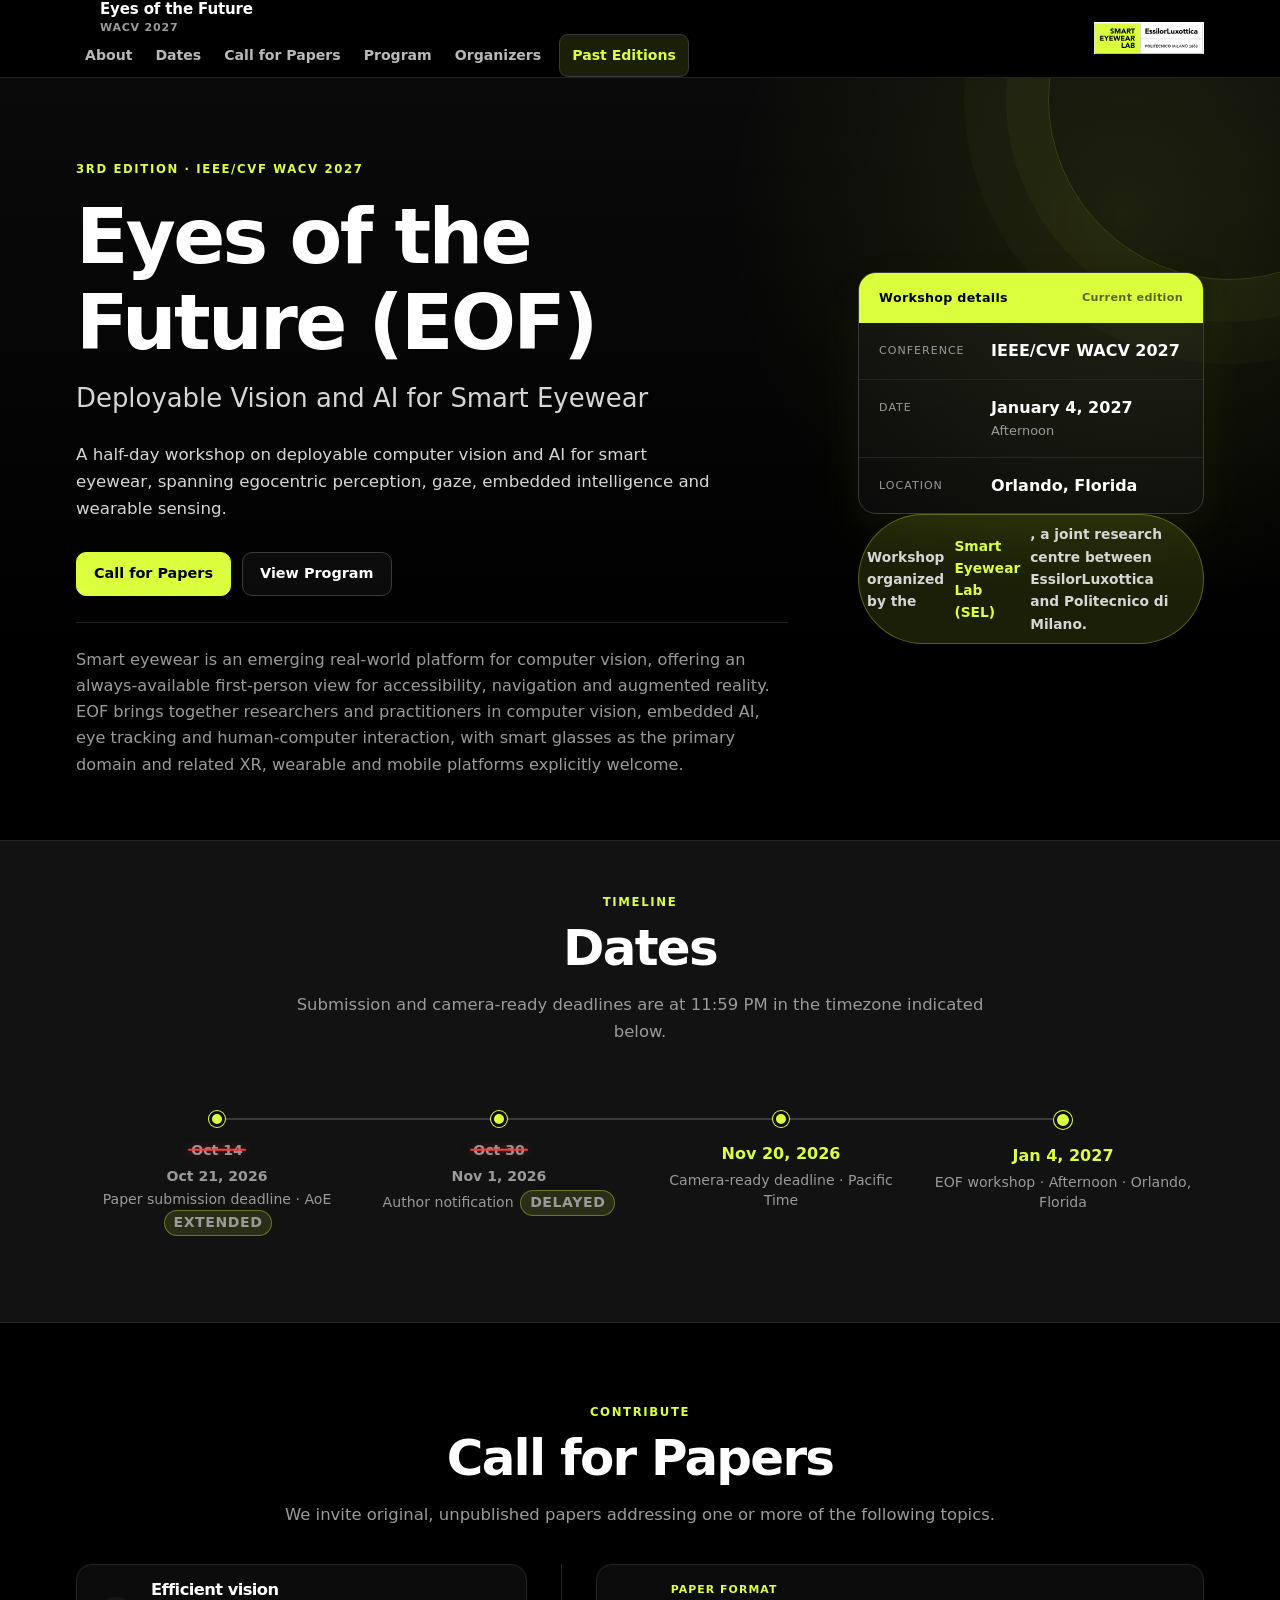
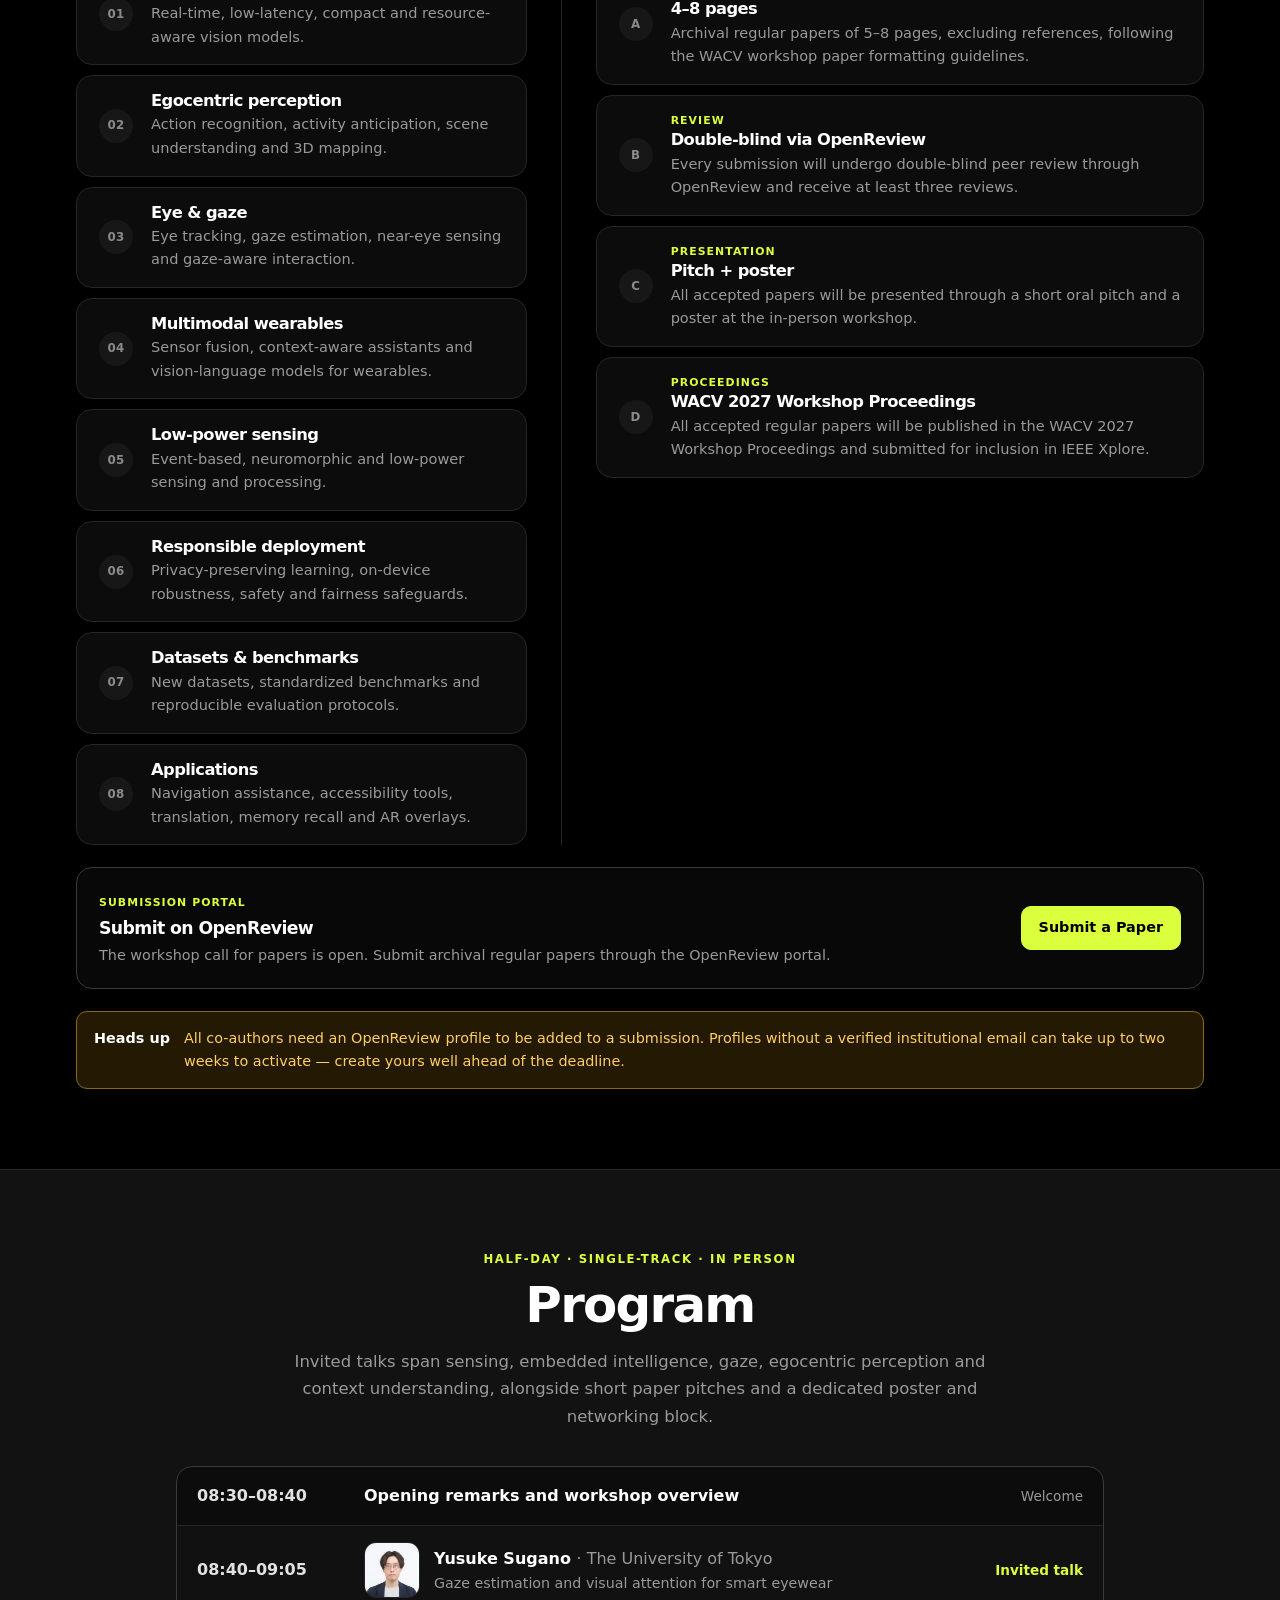
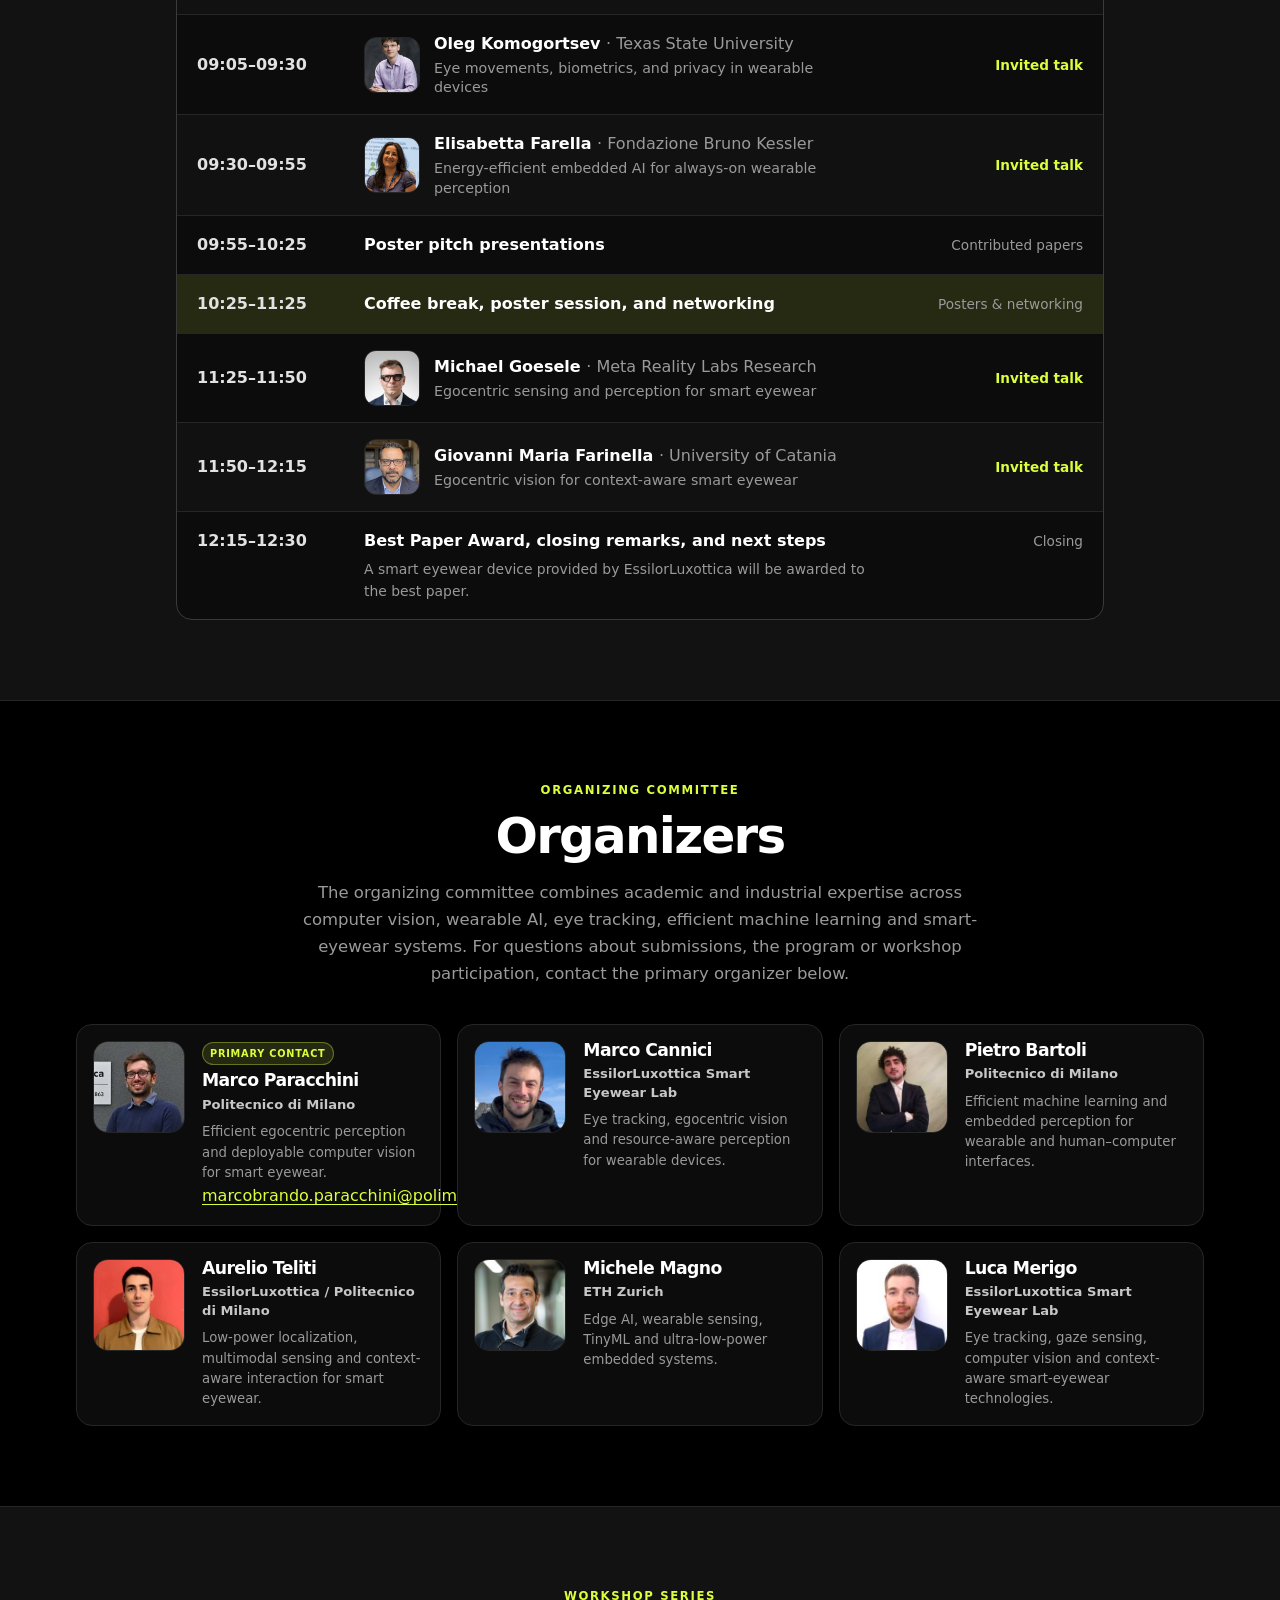
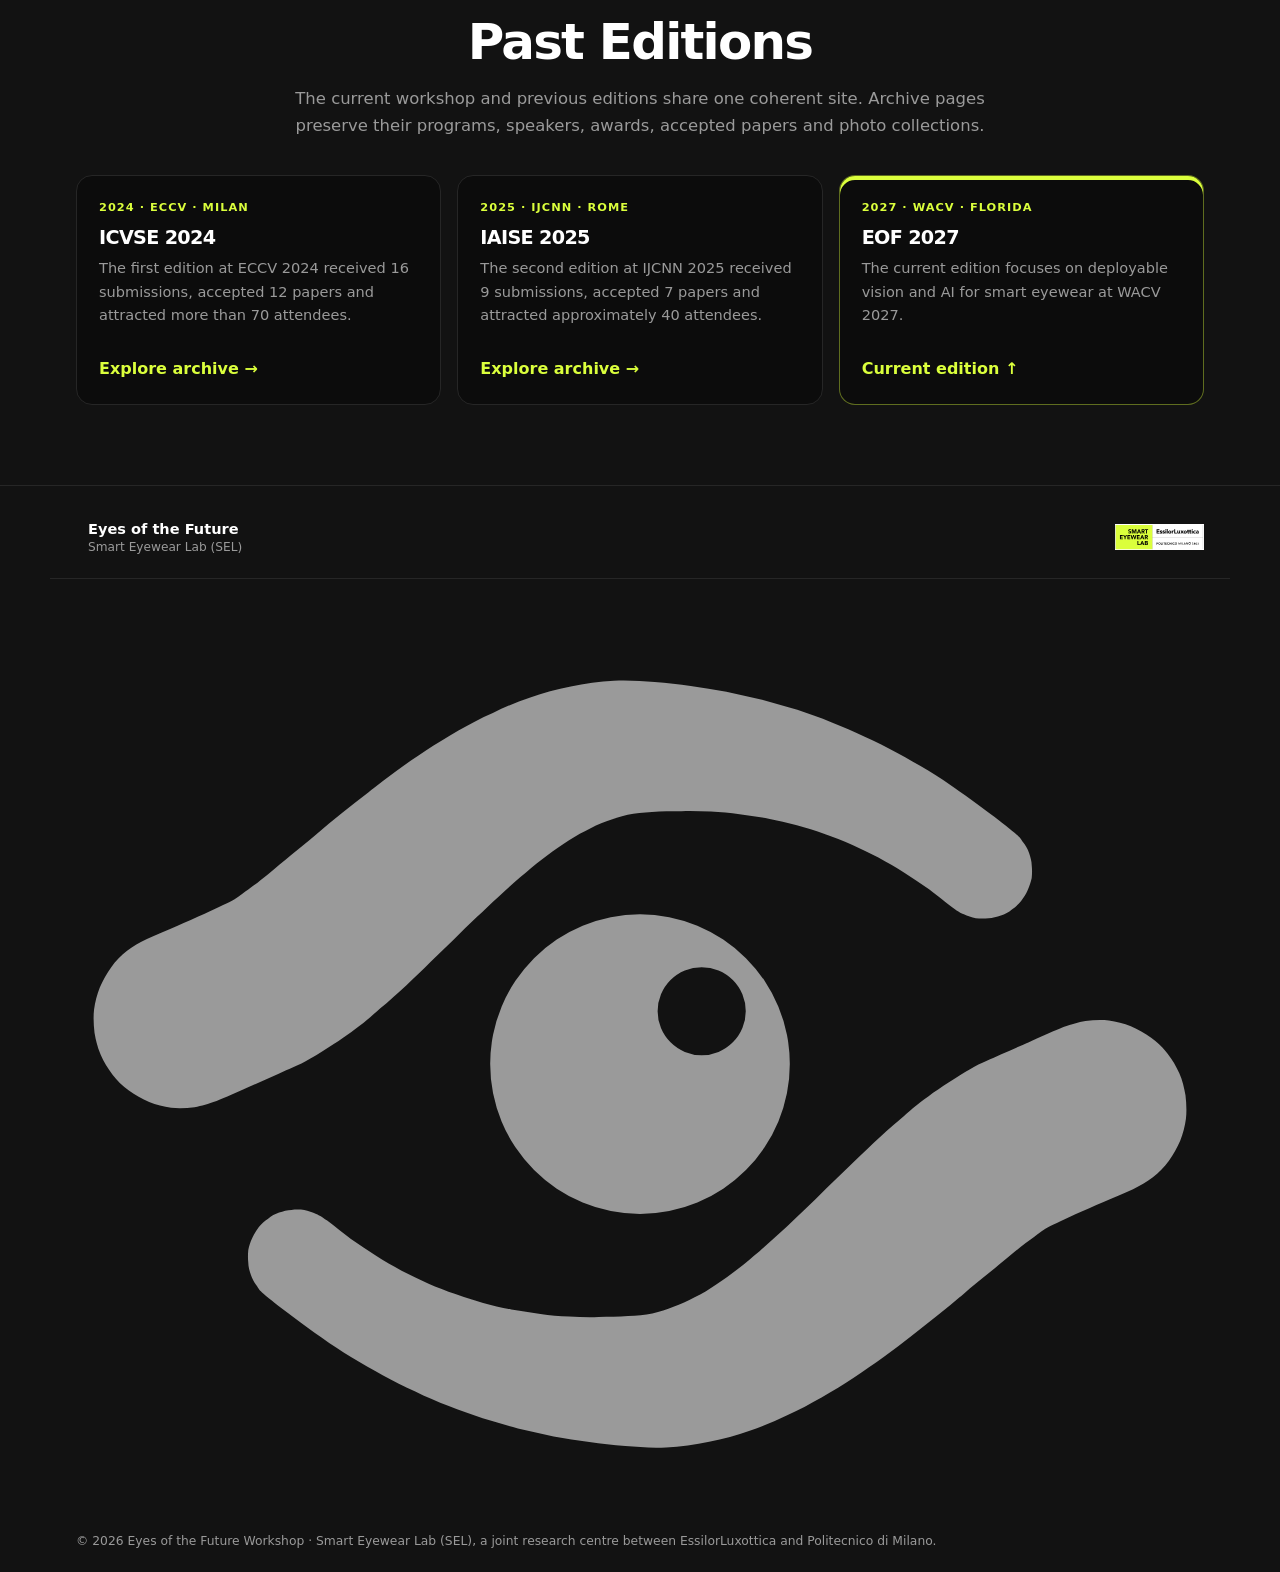
==== commit cda07387: "Confirm EOF 2027 workshop date to January 4 afternoon Co-Authored-By: Claude Sonnet 5 <noreply@anthr" ====
--- a/index.html
+++ b/index.html
@@ -6,36 +6,46 @@
   <meta name="description" content="3rd Eyes of the Future (EOF) workshop at WACV 2027: Deployable Vision and AI for Smart Eyewear.">
   <title>EOF 2027 | Eyes of the Future @ WACV</title>
   <link rel="icon" href="assets/icons/favicon.svg" type="image/svg+xml">
-  <link rel="stylesheet" href="assets/css/styles.css">
+  <link rel="stylesheet" href="assets/css/styles.css?v=20261010">
 </head>
 <body class="current-page">
 <a class="skip-link" href="#content">Skip to content</a>
 <header class="site-header">
   <div class="nav-wrap">
-    <a class="brand" href="#top" aria-label="Eyes of the Future homepage">
-      <span class="brand-mark"><img src="assets/icons/sel-logo.svg" alt="Smart Eyewear Lab"></span>
+    <div class="nav-left">
+    <div class="brand">
+      <span class="brand-mark brand-mark-eof" aria-hidden="true">
+        <svg viewBox="40 30 770 240" aria-hidden="true">
+          <path id="letter-E" d="M250 50H130A70 70 0 0 0 60 120V180A70 70 0 0 0 130 250H250" fill="none" stroke="currentColor" stroke-width="40" stroke-linecap="round" stroke-linejoin="round"></path>
+          <path id="letter-F" d="M790 50H640A60 60 0 0 0 580 110V250" fill="none" stroke="currentColor" stroke-width="40" stroke-linecap="round" stroke-linejoin="round"></path>
+          <path id="E-arm-upper-lid" d="M60 170C62.9 170.1 68.3 170 72.4 170C76.5 170 80.7 170 84.8 170C88.9 170 93.1 170 97.2 170C101.3 170 105.4 170 109.5 170C113.6 170 117.8 170 121.9 170C126 170 130.2 170 134.3 170C138.4 170 142.5 170 146.6 170C150.7 170 154.9 170 159 170C163.1 170 167.3 170 171.4 170C175.5 170 179.6 170 183.7 170C187.8 170 191.9 170 196.1 170C200.2 170 204.4 170 208.6 170C212.8 170 217 169.9 221.2 169.9C225.4 169.8 229.6 169.7 233.8 169.6C238 169.4 242.3 169.3 246.6 169C250.9 168.8 255.2 168.6 259.5 168.2C263.9 167.8 268.4 167.4 272.8 166.7C277.3 166.1 281.9 165.4 286.5 164.4C291.1 163.4 295.8 162.2 300.5 160.7C305.2 159.1 310 157.2 314.5 155.1C318.9 152.9 323.3 150.4 327.4 147.8C331.5 145.1 335.4 142.1 339 139.1C342.6 136.2 345.8 133.2 348.9 130.3C352 127.4 354.9 124.5 357.8 121.7C360.7 118.9 363.5 116.1 366.2 113.5C369 110.9 371.8 108.4 374.5 106.1C377.3 103.9 380 101.8 382.7 100C385.4 98.2 388.1 96.7 390.8 95.5C393.5 94.4 395.7 93.6 398.8 93.1C401.9 92.6 405.8 92.6 409.5 92.6C413.1 92.5 416.8 92.7 420.5 93C424.1 93.4 427.8 94 431.3 94.8C434.9 95.5 438.5 96.5 441.9 97.8C445.4 99 448.8 100.4 452.1 102.1C455.4 103.8 458.7 105.7 461.9 107.8C465 109.8 469.1 113.1 471 114.5C473 115.9 472.6 115.6 473.5 116C474.3 116.4 475.3 116.7 476.2 116.9C477.2 117 478.2 117 479.1 116.9C480 116.9 481 116.6 481.9 116.3C482.8 116 483.7 115.5 484.4 114.9C485.2 114.4 485.9 113.7 486.5 113C487.1 112.2 487.6 111.4 488 110.5C488.4 109.7 488.7 108.7 488.9 107.8C489 106.8 489 105.8 488.9 104.9C488.9 104 488.6 103 488.3 102.1C488 101.2 487.5 100.3 486.9 99.6C486.4 98.8 487 99.2 485 97.5C482.9 95.8 478.1 92 474.4 89.4C470.8 86.9 467 84.3 463.1 82C459.2 79.8 455.2 77.6 451.1 75.7C446.9 73.8 442.7 72 438.3 70.5C434 69 429.5 67.8 425 66.7C420.6 65.6 416.1 64.8 411.5 64.2C407 63.6 402.5 62.8 397.5 62.9C392.4 63.1 386.3 63.7 381.2 65C376 66.2 371.2 68.2 366.6 70.2C362.1 72.3 357.9 74.8 353.9 77.2C349.9 79.7 346.2 82.4 342.6 85.1C339 87.7 335.6 90.4 332.4 93.1C329.1 95.7 325.9 98.5 322.8 101C319.8 103.5 316.8 106 313.9 108.2C311.1 110.4 308.5 112.4 305.7 114.2C302.9 116 300 117.6 297.1 119C294.1 120.5 291.2 121.6 288 122.7C284.9 123.7 281.6 124.5 278.2 125.3C274.8 126 271.2 126.6 267.5 127.1C263.8 127.6 260 128 256.2 128.3C252.3 128.7 248.5 128.9 244.5 129.1C240.6 129.3 236.6 129.5 232.6 129.6C228.6 129.7 224.6 129.8 220.5 129.9C216.5 129.9 212.5 130 208.4 130C204.3 130 200.2 130 196.1 130C192 130 187.8 130 183.7 130C179.6 130 175.5 130 171.4 130C167.3 130 163.1 130 159 130C154.9 130 150.7 130 146.6 130C142.5 130 138.4 130 134.3 130C130.2 130 126 130 121.9 130C117.8 130 113.6 130 109.5 130C105.4 130 101.3 130 97.2 130C93.1 130 88.9 130 84.8 130C80.7 130 76.5 130 72.4 130C68.3 130 62.9 129.9 60 130C57.1 130.1 56.5 130.2 54.8 130.7C53.2 131.1 51.5 131.8 50 132.7C48.5 133.5 47.1 134.6 45.9 135.9C44.6 137.1 43.5 138.5 42.7 140C41.8 141.5 41.1 143.2 40.7 144.8C40.2 146.5 40 148.3 40 150C40 151.7 40.2 153.5 40.7 155.2C41.1 156.8 41.8 158.5 42.7 160C43.5 161.5 44.6 162.9 45.9 164.1C47.1 165.4 48.5 166.5 50 167.3C51.5 168.2 53.2 168.9 54.8 169.3C56.5 169.8 57.1 169.9 60 170Z" fill="currentColor"></path>
+          <path id="F-arm-lower-lid" d="M740 130C737.1 129.9 731.7 130 727.6 130C723.5 130 719.3 130 715.2 130C711.1 130 706.9 130 702.8 130C698.7 130 694.6 130 690.5 130C686.4 130 682.2 130 678.1 130C674 130 669.8 130 665.7 130C661.6 130 657.5 130 653.4 130C649.3 130 645.1 130 641 130C636.9 130 632.7 130 628.6 130C624.5 130 620.4 130 616.3 130C612.2 130 608.1 130 603.9 130C599.8 130 595.6 130 591.4 130C587.2 130 583 130.1 578.8 130.1C574.6 130.2 570.4 130.3 566.2 130.4C562 130.6 557.7 130.7 553.4 131C549.1 131.2 544.8 131.4 540.5 131.8C536.1 132.2 531.6 132.6 527.2 133.3C522.7 133.9 518.1 134.6 513.5 135.6C508.9 136.6 504.2 137.8 499.5 139.3C494.8 140.9 490 142.8 485.5 144.9C481.1 147.1 476.7 149.6 472.6 152.2C468.5 154.9 464.6 157.9 461 160.9C457.4 163.8 454.2 166.8 451.1 169.7C448 172.6 445.1 175.5 442.2 178.3C439.3 181.1 436.5 183.9 433.8 186.5C431 189.1 428.2 191.6 425.5 193.9C422.7 196.1 420 198.2 417.3 200C414.6 201.8 411.9 203.3 409.2 204.5C406.5 205.6 404.3 206.4 401.2 206.9C398.1 207.4 394.2 207.4 390.5 207.4C386.9 207.5 383.2 207.3 379.5 207C375.9 206.6 372.2 206 368.7 205.2C365.1 204.5 361.5 203.5 358.1 202.2C354.6 201 351.2 199.6 347.9 197.9C344.6 196.2 341.3 194.3 338.1 192.2C335 190.2 330.9 186.9 329 185.5C327 184.1 327.4 184.4 326.5 184C325.7 183.6 324.7 183.3 323.8 183.1C322.8 183 321.8 183 320.9 183.1C320 183.1 319 183.4 318.1 183.7C317.2 184 316.3 184.5 315.6 185.1C314.8 185.6 314.1 186.3 313.5 187C312.9 187.8 312.4 188.6 312 189.5C311.6 190.3 311.3 191.3 311.1 192.2C311 193.2 311 194.2 311.1 195.1C311.1 196 311.4 197 311.7 197.9C312 198.8 312.5 199.7 313.1 200.4C313.6 201.2 313 200.8 315 202.5C317.1 204.2 321.9 208 325.6 210.6C329.2 213.1 333 215.7 336.9 218C340.8 220.2 344.8 222.4 348.9 224.3C353.1 226.2 357.3 228 361.7 229.5C366 231 370.5 232.2 375 233.3C379.4 234.4 383.9 235.2 388.5 235.8C393 236.4 397.5 237.2 402.5 237.1C407.6 236.9 413.7 236.3 418.8 235C424 233.8 428.8 231.8 433.4 229.8C437.9 227.7 442.1 225.2 446.1 222.8C450.1 220.3 453.8 217.6 457.4 214.9C461 212.3 464.4 209.6 467.6 206.9C470.9 204.3 474.1 201.5 477.2 199C480.2 196.5 483.2 194 486.1 191.8C488.9 189.6 491.5 187.6 494.3 185.8C497.1 184 500 182.4 502.9 181C505.9 179.5 508.8 178.4 512 177.3C515.1 176.3 518.4 175.5 521.8 174.7C525.2 174 528.8 173.4 532.5 172.9C536.2 172.4 540 172 543.8 171.7C547.7 171.3 551.5 171.1 555.5 170.9C559.4 170.7 563.4 170.5 567.4 170.4C571.4 170.3 575.4 170.2 579.5 170.1C583.5 170.1 587.5 170 591.6 170C595.7 170 599.8 170 603.9 170C608 170 612.2 170 616.3 170C620.4 170 624.5 170 628.6 170C632.7 170 636.9 170 641 170C645.1 170 649.3 170 653.4 170C657.5 170 661.6 170 665.7 170C669.8 170 674 170 678.1 170C682.2 170 686.4 170 690.5 170C694.6 170 698.7 170 702.8 170C706.9 170 711.1 170 715.2 170C719.3 170 723.5 170 727.6 170C731.7 170 737.1 170.1 740 170C742.9 169.9 743.5 169.8 745.2 169.3C746.8 168.9 748.5 168.2 750 167.3C751.5 166.5 752.9 165.4 754.1 164.1C755.4 162.9 756.5 161.5 757.3 160C758.2 158.5 758.9 156.8 759.3 155.2C759.8 153.5 760 151.7 760 150C760 148.3 759.8 146.5 759.3 144.8C758.9 143.2 758.2 141.5 757.3 140C756.5 138.5 755.4 137.1 754.1 135.9C752.9 134.6 751.5 133.5 750 132.7C748.5 131.8 746.8 131.1 745.2 130.7C743.5 130.2 742.9 130.1 740 130Z" fill="currentColor"></path>
+          <path id="iris" d="M400 116A34 34 0 1 0 400 184A34 34 0 1 0 400 116ZM414 128A10 10 0 1 0 414 148A10 10 0 1 0 414 128Z" fill="currentColor" fill-rule="evenodd"></path>
+        </svg>
+      </span>
+      <span class="brand-divider" aria-hidden="true"></span>
       <span class="brand-copy"><strong>Eyes of the Future</strong><small>WACV 2027</small></span>
-    </a>
+    </div>
     <button class="nav-toggle" aria-controls="site-nav" aria-expanded="false">Menu</button>
     <nav class="nav-links" id="site-nav" aria-label="Main navigation">
       <a href="#about">About</a>
       <a href="#dates">Dates</a>
-      <a href="#cfp">Submit</a>
+      <a href="#cfp">Call for Papers</a>
       <a href="#program">Program</a>
       <a href="#organizers">Organizers</a>
-      <a href="#contact">Contact</a>
-      <a class="nav-editions" href="#editions">Editions</a>
+      <a class="nav-editions" href="#editions">Past Editions</a>
     </nav>
+    </div>
+    <span class="brand-mark header-sel-mark"><img src="assets/icons/sel-logo.svg" alt="Smart Eyewear Lab"></span>
   </div>
 </header>
 <main id="content">
   <section class="edition-hero edition-hero-current" id="top">
     <div class="container edition-hero-grid">
       <div class="edition-hero-main">
-        <p class="hero-organized"><img src="assets/icons/sel-logo.svg" alt="" class="hero-organized-logo">Organized by the <strong>Smart Eyewear Lab (SEL)</strong>, a joint research initiative between EssilorLuxottica and Politecnico di Milano.</p>
         <p class="eyebrow">3rd edition · IEEE/CVF WACV 2027</p>
-        <h1>Eyes of the Future</h1>
-        <p class="edition-subtitle">Deployable Vision and AI for Smart Eyewear <span>(EOF)</span></p>
+        <h1>Eyes of the <span class="title-end">Future <span class="eof-tag">(EOF)</span></span></h1>
+        <p class="edition-subtitle">Deployable Vision and AI for Smart Eyewear</p>
         <p class="edition-summary">A half-day workshop on deployable computer vision and AI for smart eyewear, spanning egocentric perception, gaze, embedded intelligence and wearable sensing.</p>
         <div class="actions">
           <a class="button" href="#cfp">Call for Papers</a>
@@ -45,14 +55,17 @@
           <p>Smart eyewear is an emerging real-world platform for computer vision, offering an always-available first-person view for accessibility, navigation and augmented reality. EOF brings together researchers and practitioners in computer vision, embedded AI, eye tracking and human-computer interaction, with smart glasses as the primary domain and related XR, wearable and mobile platforms explicitly welcome.</p>
         </div>
       </div>
-      <aside class="meta-panel" aria-label="Workshop details">
-        <div class="meta-panel-head"><span>Workshop details</span><span class="meta-panel-state">Current edition</span></div>
-        <dl class="meta-list">
-          <div><dt>Conference</dt><dd>IEEE/CVF WACV 2027</dd></div>
-          <div><dt>Date</dt><dd>January 4, 2027<small>Afternoon</small></dd></div>
-          <div><dt>Location</dt><dd>Orlando, Florida</dd></div>
-        </dl>
-      </aside>
+      <div class="edition-hero-side">
+        <aside class="meta-panel" aria-label="Workshop details">
+          <div class="meta-panel-head"><span>Workshop details</span><span class="meta-panel-state">Current edition</span></div>
+          <dl class="meta-list">
+            <div><dt>Conference</dt><dd>IEEE/CVF WACV 2027</dd></div>
+            <div><dt>Date</dt><dd>January 4, 2027<small>Afternoon</small></dd></div>
+            <div><dt>Location</dt><dd>Orlando, Florida</dd></div>
+          </dl>
+        </aside>
+        <p class="hero-organized">Workshop organized by the <strong>Smart Eyewear Lab (SEL)</strong>, a joint research centre between EssilorLuxottica and Politecnico di Milano.</p>
+      </div>
     </div>
   </section>
 
@@ -60,22 +73,22 @@
     <div class="container">
       <div class="section-head">
         <p class="section-kicker">Timeline</p>
-        <h2>Important Dates</h2>
-        <p class="section-intro">Submission and camera-ready deadlines are at 11:59 PM in the timezone indicated below. Dates marked <span class="tbd-badge tbd-badge-inline">TBD</span> are not yet finalized.</p>
+        <h2>Dates</h2>
+        <p class="section-intro">Submission and camera-ready deadlines are at 11:59 PM in the timezone indicated below.</p>
       </div>
       <ol class="timeline">
         <li class="timeline-item">
           <div class="timeline-marker"></div>
           <div class="timeline-body">
-            <time datetime="2026-10-14">Oct 14, 2026</time>
-            <span>Paper submission deadline · AoE</span>
+            <time datetime="2026-10-21"><span class="date-old">Oct 14</span><span>Oct 21, 2026</span></time>
+            <span>Paper submission deadline · AoE <span class="extended-badge">Extended</span></span>
           </div>
         </li>
         <li class="timeline-item">
           <div class="timeline-marker"></div>
           <div class="timeline-body">
             <time datetime="2026-11-01"><span class="date-old">Oct 30</span><span>Nov 1, 2026</span></time>
-            <span>Author notification <span class="extended-badge">Extended</span></span>
+            <span>Author notification <span class="extended-badge">Delayed</span></span>
           </div>
         </li>
         <li class="timeline-item">
@@ -96,21 +109,14 @@
     </div>
   </section>
 
-  <section class="section" id="cfp">
+  <section class="section deco-section deco-tl" id="cfp">
     <div class="container">
       <div class="section-head">
         <p class="section-kicker">Contribute</p>
         <h2>Call for Papers</h2>
-        <p class="section-intro">We invite original, unpublished papers addressing one or more of the following eight topics.</p>
+        <p class="section-intro">We invite original, unpublished papers addressing one or more of the following topics.</p>
       </div>
       <div class="cfp-columns">
-        <ul class="info-list">
-          <li class="info-row"><span class="topic-index">A</span><div class="topic-content"><span class="info-label">Paper format</span><h3>5–8 pages</h3><p>Archival regular papers of 5–8 pages, excluding references, following the WACV workshop paper formatting guidelines.</p></div></li>
-          <li class="info-row"><span class="topic-index">B</span><div class="topic-content"><span class="info-label">Review</span><h3>Double-blind via OpenReview</h3><p>Every submission will undergo double-blind peer review through OpenReview and receive at least three reviews.</p></div></li>
-          <li class="info-row"><span class="topic-index">C</span><div class="topic-content"><span class="info-label">Presentation</span><h3>Pitch + poster</h3><p>All accepted papers will be presented through a short oral pitch and a poster at the in-person workshop.</p></div></li>
-          <li class="info-row"><span class="topic-index">D</span><div class="topic-content"><span class="info-label">Proceedings</span><h3>WACV 2027 Workshop Proceedings</h3><p>All accepted regular papers will be published in the WACV 2027 Workshop Proceedings and submitted for inclusion in IEEE Xplore.</p></div></li>
-        </ul>
-        <div class="cfp-divider" aria-hidden="true"></div>
         <div class="topic-grid">
           <article class="topic-card"><span class="topic-index">01</span><div class="topic-content"><h3>Efficient vision</h3><p>Real-time, low-latency, compact and resource-aware vision models.</p></div></article>
           <article class="topic-card"><span class="topic-index">02</span><div class="topic-content"><h3>Egocentric perception</h3><p>Action recognition, activity anticipation, scene understanding and 3D mapping.</p></div></article>
@@ -121,23 +127,34 @@
           <article class="topic-card"><span class="topic-index">07</span><div class="topic-content"><h3>Datasets &amp; benchmarks</h3><p>New datasets, standardized benchmarks and reproducible evaluation protocols.</p></div></article>
           <article class="topic-card"><span class="topic-index">08</span><div class="topic-content"><h3>Applications</h3><p>Navigation assistance, accessibility tools, translation, memory recall and AR overlays.</p></div></article>
         </div>
-      </div>
-      <aside class="submission-status" aria-label="Submission portal status">
+        <div class="cfp-divider" aria-hidden="true"></div>
+        <ul class="info-list">
+          <li class="info-row"><span class="topic-index">A</span><div class="topic-content"><span class="info-label">Paper format</span><h3>4–8 pages</h3><p>Archival regular papers of 5–8 pages, excluding references, following the WACV workshop paper formatting guidelines.</p></div></li>
+          <li class="info-row"><span class="topic-index">B</span><div class="topic-content"><span class="info-label">Review</span><h3>Double-blind via OpenReview</h3><p>Every submission will undergo double-blind peer review through OpenReview and receive at least three reviews.</p></div></li>
+          <li class="info-row"><span class="topic-index">C</span><div class="topic-content"><span class="info-label">Presentation</span><h3>Pitch + poster</h3><p>All accepted papers will be presented through a short oral pitch and a poster at the in-person workshop.</p></div></li>
+          <li class="info-row"><span class="topic-index">D</span><div class="topic-content"><span class="info-label">Proceedings</span><h3>WACV 2027 Workshop Proceedings</h3><p>All accepted regular papers will be published in the WACV 2027 Workshop Proceedings and submitted for inclusion in IEEE Xplore.</p></div></li>
+        </ul>
+      </div>
+      <aside class="submission-status" aria-label="Submission portal">
         <div>
           <span class="info-label">Submission portal</span>
-          <h3>OpenReview link coming soon</h3>
-          <p>The workshop-specific submission page will be added here as soon as it becomes available.</p>
+          <h3>Submit on OpenReview</h3>
+          <p>The workshop call for papers is open. Submit archival regular papers through the OpenReview portal.</p>
         </div>
-        <span class="status-badge">Not yet available</span>
+        <a class="button" href="https://openreview.net/group?id=thecvf.com/WACV/2027/Workshop/EOF#tab-recent-activity" target="_blank" rel="noopener noreferrer">Submit a Paper</a>
       </aside>
-    </div>
-  </section>
-
-  <section class="section section-soft" id="program">
+      <div class="notice">
+        <strong>Heads up</strong>
+        <span>All co-authors need an OpenReview profile to be added to a submission. Profiles without a verified institutional email can take up to two weeks to activate — create yours well ahead of the deadline.</span>
+      </div>
+    </div>
+  </section>
+
+  <section class="section section-soft deco-section deco-br" id="program">
     <div class="container narrow-section">
       <div class="section-head">
         <p class="section-kicker">Half-day · single-track · in person</p>
-        <h2>Tentative Program</h2>
+        <h2>Program</h2>
         <p class="section-intro">Invited talks span sensing, embedded intelligence, gaze, egocentric perception and context understanding, alongside short paper pitches and a dedicated poster and networking block.</p>
       </div>
       <div class="schedule"><div class="schedule-row">
@@ -223,7 +240,7 @@
       <div class="section-head">
         <p class="section-kicker">Organizing committee</p>
         <h2>Organizers</h2>
-        <p class="section-intro">The organizing committee combines academic and industrial expertise across computer vision, wearable AI, eye tracking, efficient machine learning and smart-eyewear systems.</p>
+        <p class="section-intro">The organizing committee combines academic and industrial expertise across computer vision, wearable AI, eye tracking, efficient machine learning and smart-eyewear systems. For questions about submissions, the program or workshop participation, contact the primary organizer below.</p>
       </div>
       <div class="people-grid"><article class="person-card">
   <img class="person-photo" src="assets/images/people/marco-paracchini.png" alt="Marco Paracchini" width="420" height="420" loading="lazy">
@@ -232,6 +249,7 @@
     <h3>Marco Paracchini</h3>
     <p class="person-affiliation">Politecnico di Milano</p>
     <p class="person-description">Efficient egocentric perception and deployable computer vision for smart eyewear.</p>
+    <a class="person-email" href="mailto:marcobrando.paracchini@polimi.it">marcobrando.paracchini@polimi.it</a>
   </div>
 </article>
 <article class="person-card">
@@ -282,24 +300,11 @@
     </div>
   </section>
 
-  <section class="section section-contact" id="contact">
+  <section class="section section-soft deco-section deco-bl" id="editions">
     <div class="container">
-      <article class="contact-card">
-        <div>
-          <p class="section-kicker">Get in touch</p>
-          <h2>Contact</h2>
-          <p>For questions about submissions, the program or workshop participation, contact the primary organizer.</p>
-        </div>
-        <a class="contact-email" href="mailto:marcobrando.paracchini@polimi.it"><span>Email</span>marcobrando.paracchini@polimi.it</a>
-      </article>
-    </div>
-  </section>
-
-  <section class="section section-soft" id="editions">
-    <div class="container">
       <div class="section-head">
         <p class="section-kicker">Workshop series</p>
-        <h2>Eyes of the Future Editions</h2>
+        <h2>Past Editions</h2>
         <p class="section-intro">The current workshop and previous editions share one coherent site. Archive pages preserve their programs, speakers, awards, accepted papers and photo collections.</p>
       </div>
       <div class="edition-grid">
@@ -313,18 +318,22 @@
 <footer>
   <div class="container footer-main">
     <div class="footer-brand">
-      <span class="brand-mark footer-mark"><img src="assets/icons/sel-logo.svg" alt="Smart Eyewear Lab"></span>
+      <span class="brand-mark brand-mark-eof" aria-hidden="true">
+        <svg viewBox="40 30 770 240" aria-hidden="true">
+          <path id="letter-E" d="M250 50H130A70 70 0 0 0 60 120V180A70 70 0 0 0 130 250H250" fill="none" stroke="currentColor" stroke-width="40" stroke-linecap="round" stroke-linejoin="round"></path>
+          <path id="letter-F" d="M790 50H640A60 60 0 0 0 580 110V250" fill="none" stroke="currentColor" stroke-width="40" stroke-linecap="round" stroke-linejoin="round"></path>
+          <path id="E-arm-upper-lid" d="M60 170C62.9 170.1 68.3 170 72.4 170C76.5 170 80.7 170 84.8 170C88.9 170 93.1 170 97.2 170C101.3 170 105.4 170 109.5 170C113.6 170 117.8 170 121.9 170C126 170 130.2 170 134.3 170C138.4 170 142.5 170 146.6 170C150.7 170 154.9 170 159 170C163.1 170 167.3 170 171.4 170C175.5 170 179.6 170 183.7 170C187.8 170 191.9 170 196.1 170C200.2 170 204.4 170 208.6 170C212.8 170 217 169.9 221.2 169.9C225.4 169.8 229.6 169.7 233.8 169.6C238 169.4 242.3 169.3 246.6 169C250.9 168.8 255.2 168.6 259.5 168.2C263.9 167.8 268.4 167.4 272.8 166.7C277.3 166.1 281.9 165.4 286.5 164.4C291.1 163.4 295.8 162.2 300.5 160.7C305.2 159.1 310 157.2 314.5 155.1C318.9 152.9 323.3 150.4 327.4 147.8C331.5 145.1 335.4 142.1 339 139.1C342.6 136.2 345.8 133.2 348.9 130.3C352 127.4 354.9 124.5 357.8 121.7C360.7 118.9 363.5 116.1 366.2 113.5C369 110.9 371.8 108.4 374.5 106.1C377.3 103.9 380 101.8 382.7 100C385.4 98.2 388.1 96.7 390.8 95.5C393.5 94.4 395.7 93.6 398.8 93.1C401.9 92.6 405.8 92.6 409.5 92.6C413.1 92.5 416.8 92.7 420.5 93C424.1 93.4 427.8 94 431.3 94.8C434.9 95.5 438.5 96.5 441.9 97.8C445.4 99 448.8 100.4 452.1 102.1C455.4 103.8 458.7 105.7 461.9 107.8C465 109.8 469.1 113.1 471 114.5C473 115.9 472.6 115.6 473.5 116C474.3 116.4 475.3 116.7 476.2 116.9C477.2 117 478.2 117 479.1 116.9C480 116.9 481 116.6 481.9 116.3C482.8 116 483.7 115.5 484.4 114.9C485.2 114.4 485.9 113.7 486.5 113C487.1 112.2 487.6 111.4 488 110.5C488.4 109.7 488.7 108.7 488.9 107.8C489 106.8 489 105.8 488.9 104.9C488.9 104 488.6 103 488.3 102.1C488 101.2 487.5 100.3 486.9 99.6C486.4 98.8 487 99.2 485 97.5C482.9 95.8 478.1 92 474.4 89.4C470.8 86.9 467 84.3 463.1 82C459.2 79.8 455.2 77.6 451.1 75.7C446.9 73.8 442.7 72 438.3 70.5C434 69 429.5 67.8 425 66.7C420.6 65.6 416.1 64.8 411.5 64.2C407 63.6 402.5 62.8 397.5 62.9C392.4 63.1 386.3 63.7 381.2 65C376 66.2 371.2 68.2 366.6 70.2C362.1 72.3 357.9 74.8 353.9 77.2C349.9 79.7 346.2 82.4 342.6 85.1C339 87.7 335.6 90.4 332.4 93.1C329.1 95.7 325.9 98.5 322.8 101C319.8 103.5 316.8 106 313.9 108.2C311.1 110.4 308.5 112.4 305.7 114.2C302.9 116 300 117.6 297.1 119C294.1 120.5 291.2 121.6 288 122.7C284.9 123.7 281.6 124.5 278.2 125.3C274.8 126 271.2 126.6 267.5 127.1C263.8 127.6 260 128 256.2 128.3C252.3 128.7 248.5 128.9 244.5 129.1C240.6 129.3 236.6 129.5 232.6 129.6C228.6 129.7 224.6 129.8 220.5 129.9C216.5 129.9 212.5 130 208.4 130C204.3 130 200.2 130 196.1 130C192 130 187.8 130 183.7 130C179.6 130 175.5 130 171.4 130C167.3 130 163.1 130 159 130C154.9 130 150.7 130 146.6 130C142.5 130 138.4 130 134.3 130C130.2 130 126 130 121.9 130C117.8 130 113.6 130 109.5 130C105.4 130 101.3 130 97.2 130C93.1 130 88.9 130 84.8 130C80.7 130 76.5 130 72.4 130C68.3 130 62.9 129.9 60 130C57.1 130.1 56.5 130.2 54.8 130.7C53.2 131.1 51.5 131.8 50 132.7C48.5 133.5 47.1 134.6 45.9 135.9C44.6 137.1 43.5 138.5 42.7 140C41.8 141.5 41.1 143.2 40.7 144.8C40.2 146.5 40 148.3 40 150C40 151.7 40.2 153.5 40.7 155.2C41.1 156.8 41.8 158.5 42.7 160C43.5 161.5 44.6 162.9 45.9 164.1C47.1 165.4 48.5 166.5 50 167.3C51.5 168.2 53.2 168.9 54.8 169.3C56.5 169.8 57.1 169.9 60 170Z" fill="currentColor"></path>
+          <path id="F-arm-lower-lid" d="M740 130C737.1 129.9 731.7 130 727.6 130C723.5 130 719.3 130 715.2 130C711.1 130 706.9 130 702.8 130C698.7 130 694.6 130 690.5 130C686.4 130 682.2 130 678.1 130C674 130 669.8 130 665.7 130C661.6 130 657.5 130 653.4 130C649.3 130 645.1 130 641 130C636.9 130 632.7 130 628.6 130C624.5 130 620.4 130 616.3 130C612.2 130 608.1 130 603.9 130C599.8 130 595.6 130 591.4 130C587.2 130 583 130.1 578.8 130.1C574.6 130.2 570.4 130.3 566.2 130.4C562 130.6 557.7 130.7 553.4 131C549.1 131.2 544.8 131.4 540.5 131.8C536.1 132.2 531.6 132.6 527.2 133.3C522.7 133.9 518.1 134.6 513.5 135.6C508.9 136.6 504.2 137.8 499.5 139.3C494.8 140.9 490 142.8 485.5 144.9C481.1 147.1 476.7 149.6 472.6 152.2C468.5 154.9 464.6 157.9 461 160.9C457.4 163.8 454.2 166.8 451.1 169.7C448 172.6 445.1 175.5 442.2 178.3C439.3 181.1 436.5 183.9 433.8 186.5C431 189.1 428.2 191.6 425.5 193.9C422.7 196.1 420 198.2 417.3 200C414.6 201.8 411.9 203.3 409.2 204.5C406.5 205.6 404.3 206.4 401.2 206.9C398.1 207.4 394.2 207.4 390.5 207.4C386.9 207.5 383.2 207.3 379.5 207C375.9 206.6 372.2 206 368.7 205.2C365.1 204.5 361.5 203.5 358.1 202.2C354.6 201 351.2 199.6 347.9 197.9C344.6 196.2 341.3 194.3 338.1 192.2C335 190.2 330.9 186.9 329 185.5C327 184.1 327.4 184.4 326.5 184C325.7 183.6 324.7 183.3 323.8 183.1C322.8 183 321.8 183 320.9 183.1C320 183.1 319 183.4 318.1 183.7C317.2 184 316.3 184.5 315.6 185.1C314.8 185.6 314.1 186.3 313.5 187C312.9 187.8 312.4 188.6 312 189.5C311.6 190.3 311.3 191.3 311.1 192.2C311 193.2 311 194.2 311.1 195.1C311.1 196 311.4 197 311.7 197.9C312 198.8 312.5 199.7 313.1 200.4C313.6 201.2 313 200.8 315 202.5C317.1 204.2 321.9 208 325.6 210.6C329.2 213.1 333 215.7 336.9 218C340.8 220.2 344.8 222.4 348.9 224.3C353.1 226.2 357.3 228 361.7 229.5C366 231 370.5 232.2 375 233.3C379.4 234.4 383.9 235.2 388.5 235.8C393 236.4 397.5 237.2 402.5 237.1C407.6 236.9 413.7 236.3 418.8 235C424 233.8 428.8 231.8 433.4 229.8C437.9 227.7 442.1 225.2 446.1 222.8C450.1 220.3 453.8 217.6 457.4 214.9C461 212.3 464.4 209.6 467.6 206.9C470.9 204.3 474.1 201.5 477.2 199C480.2 196.5 483.2 194 486.1 191.8C488.9 189.6 491.5 187.6 494.3 185.8C497.1 184 500 182.4 502.9 181C505.9 179.5 508.8 178.4 512 177.3C515.1 176.3 518.4 175.5 521.8 174.7C525.2 174 528.8 173.4 532.5 172.9C536.2 172.4 540 172 543.8 171.7C547.7 171.3 551.5 171.1 555.5 170.9C559.4 170.7 563.4 170.5 567.4 170.4C571.4 170.3 575.4 170.2 579.5 170.1C583.5 170.1 587.5 170 591.6 170C595.7 170 599.8 170 603.9 170C608 170 612.2 170 616.3 170C620.4 170 624.5 170 628.6 170C632.7 170 636.9 170 641 170C645.1 170 649.3 170 653.4 170C657.5 170 661.6 170 665.7 170C669.8 170 674 170 678.1 170C682.2 170 686.4 170 690.5 170C694.6 170 698.7 170 702.8 170C706.9 170 711.1 170 715.2 170C719.3 170 723.5 170 727.6 170C731.7 170 737.1 170.1 740 170C742.9 169.9 743.5 169.8 745.2 169.3C746.8 168.9 748.5 168.2 750 167.3C751.5 166.5 752.9 165.4 754.1 164.1C755.4 162.9 756.5 161.5 757.3 160C758.2 158.5 758.9 156.8 759.3 155.2C759.8 153.5 760 151.7 760 150C760 148.3 759.8 146.5 759.3 144.8C758.9 143.2 758.2 141.5 757.3 140C756.5 138.5 755.4 137.1 754.1 135.9C752.9 134.6 751.5 133.5 750 132.7C748.5 131.8 746.8 131.1 745.2 130.7C743.5 130.2 742.9 130.1 740 130Z" fill="currentColor"></path>
+          <path id="iris" d="M400 116A34 34 0 1 0 400 184A34 34 0 1 0 400 116ZM414 128A10 10 0 1 0 414 148A10 10 0 1 0 414 128Z" fill="currentColor" fill-rule="evenodd"></path>
+        </svg>
+      </span>
       <div><strong>Eyes of the Future</strong><span>Smart Eyewear Lab (SEL)</span></div>
     </div>
-    <nav class="footer-links" aria-label="Edition navigation">
-      <a href="#top">WACV 2027</a>
-      <a href="editions/ijcnn-2025.html">IJCNN 2025</a>
-      <a href="editions/eccv-2024.html">ECCV 2024</a>
-    </nav>
-  </div>
-  <div class="container footer-bottom">© <span data-year></span> Eyes of the Future Workshop · Smart Eyewear Lab (SEL), a joint research initiative between EssilorLuxottica and Politecnico di Milano.</div>
+    <span class="brand-mark footer-mark"><img src="assets/icons/sel-logo.svg" alt="Smart Eyewear Lab"></span>
+  </div>
+  <div class="container footer-bottom"><svg class="footer-eof-mark" viewBox="272 44 256 212" aria-hidden="true"><path d="M303.9 158.4C305.9 157.6 308.5 156.4 310.8 155.4C313.2 154.3 315.6 153.3 318 152.2C320.3 151.1 322.4 150.4 325.1 148.8C327.9 147.2 331.9 144.6 334.5 142.7C337.2 140.8 339 139.2 341 137.4C343.1 135.7 345 133.9 347 132.1C348.9 130.3 350.7 128.6 352.5 126.8C354.3 125.1 356 123.4 357.8 121.7C359.5 120 361.2 118.3 362.9 116.7C364.6 115.1 366.2 113.5 367.9 112C369.5 110.5 371.2 109 372.8 107.6C374.5 106.2 376.1 104.8 377.8 103.5C379.4 102.3 381 101.1 382.7 100C384.3 98.9 385.9 97.9 387.6 97.1C389.2 96.2 390.8 95.5 392.4 94.9C394 94.3 395.4 93.8 397.2 93.4C398.9 93.1 400.7 92.9 402.7 92.8C404.8 92.6 407.2 92.6 409.4 92.6C411.6 92.5 413.9 92.6 416.1 92.7C418.3 92.8 420.5 93 422.6 93.3C424.8 93.6 427 93.9 429.2 94.3C431.3 94.7 433.5 95.2 435.6 95.8C437.7 96.4 439.8 97 441.9 97.8C444 98.5 446 99.3 448.1 100.2C450.1 101.1 452.1 102.1 454.1 103.1C456.1 104.2 458 105.3 459.9 106.5C461.8 107.7 463.7 109 465.6 110.3C467.5 111.7 469.7 113.6 471 114.5C472.4 115.5 472.6 115.6 473.5 116C474.3 116.4 475.3 116.7 476.2 116.9C477.2 117 478.2 117 479.1 116.9C480 116.9 481 116.6 481.9 116.3C482.8 116 483.7 115.5 484.4 114.9C485.2 114.4 485.9 113.7 486.5 113C487.1 112.2 487.6 111.4 488 110.5C488.4 109.7 488.7 108.7 488.9 107.8C489 106.8 489 105.8 488.9 104.9C488.9 104 488.6 103 488.3 102.1C488 101.2 487.5 100.3 486.9 99.6C486.4 98.8 486.3 98.6 485 97.5C483.6 96.3 480.9 94.2 478.7 92.6C476.6 91 474.4 89.4 472.2 87.9C470 86.3 467.8 84.9 465.4 83.4C463.1 82 460.8 80.7 458.4 79.4C456 78.1 453.5 76.8 451 75.7C448.6 74.5 446 73.4 443.4 72.4C440.9 71.4 438.3 70.5 435.7 69.6C433 68.8 430.4 68 427.7 67.3C425 66.7 422.3 66.1 419.6 65.5C416.9 65 414.2 64.6 411.5 64.2C408.8 63.8 406.2 63.5 403.3 63.3C400.4 63.1 397.3 62.8 394.1 63C390.9 63.2 387.4 63.6 384.3 64.3C381.1 64.9 378 65.8 375.1 66.8C372.1 67.8 369.3 69 366.6 70.3C363.8 71.5 361.3 72.9 358.8 74.3C356.2 75.8 353.8 77.3 351.5 78.8C349.1 80.4 346.9 81.9 344.7 83.5C342.5 85.1 340.4 86.7 338.4 88.3C336.3 89.9 334.3 91.5 332.3 93.1C330.3 94.7 328.4 96.3 326.5 97.9C324.6 99.5 322.8 101 320.9 102.5C319.1 104 317.3 105.5 315.6 106.9C313.9 108.3 311.9 109.8 310.5 110.8C309.2 111.8 309 112 307.5 112.9C305.9 113.7 303.4 114.9 301.2 115.9C299.1 116.8 297 117.8 294.8 118.7C292.6 119.7 290 120.7 288.1 121.6C286.3 122.5 285 123.2 283.6 124.3C282.3 125.3 281 126.6 280 128C279 129.4 278.1 131 277.4 132.6C276.8 134.2 276.3 135.9 276.1 137.6C275.9 139.3 276 141.1 276.2 142.9C276.5 144.6 276.9 146.3 277.6 147.9C278.3 149.5 279.2 151 280.3 152.4C281.3 153.7 282.6 155 284 156C285.4 157 287 157.9 288.6 158.6C290.2 159.2 291.9 159.7 293.6 159.9C295.3 160.1 297.1 160 298.9 159.8C300.6 159.5 301.9 159.1 303.9 158.4Z" fill="currentColor"></path><path d="M496.1 141.6C494.1 142.4 491.5 143.6 489.2 144.6C486.8 145.7 484.4 146.7 482 147.8C479.7 148.9 477.6 149.6 474.9 151.2C472.1 152.8 468.1 155.4 465.5 157.3C462.8 159.2 461 160.8 459 162.6C456.9 164.3 455 166.1 453 167.9C451.1 169.7 449.3 171.4 447.5 173.2C445.7 174.9 444 176.6 442.2 178.3C440.5 180 438.8 181.7 437.1 183.3C435.4 184.9 433.8 186.5 432.1 188C430.5 189.5 428.8 191 427.2 192.4C425.5 193.8 423.9 195.2 422.2 196.5C420.6 197.7 419 198.9 417.3 200C415.7 201.1 414.1 202.1 412.4 202.9C410.8 203.8 409.2 204.5 407.6 205.1C406 205.7 404.6 206.2 402.8 206.6C401.1 206.9 399.3 207.1 397.3 207.2C395.2 207.4 392.8 207.4 390.6 207.4C388.4 207.5 386.1 207.4 383.9 207.3C381.7 207.2 379.5 207 377.4 206.7C375.2 206.4 373 206.1 370.8 205.7C368.7 205.3 366.5 204.8 364.4 204.2C362.3 203.6 360.2 203 358.1 202.2C356 201.5 354 200.7 351.9 199.8C349.9 198.9 347.9 197.9 345.9 196.9C343.9 195.8 342 194.7 340.1 193.5C338.2 192.3 336.3 191 334.4 189.7C332.5 188.3 330.3 186.4 329 185.5C327.6 184.5 327.4 184.4 326.5 184C325.7 183.6 324.7 183.3 323.8 183.1C322.8 183 321.8 183 320.9 183.1C320 183.1 319 183.4 318.1 183.7C317.2 184 316.3 184.5 315.6 185.1C314.8 185.6 314.1 186.3 313.5 187C312.9 187.8 312.4 188.6 312 189.5C311.6 190.3 311.3 191.3 311.1 192.2C311 193.2 311 194.2 311.1 195.1C311.1 196 311.4 197 311.7 197.9C312 198.8 312.5 199.7 313.1 200.4C313.6 201.2 313.7 201.4 315 202.5C316.4 203.7 319.1 205.8 321.3 207.4C323.4 209 325.6 210.6 327.8 212.1C330 213.7 332.2 215.1 334.6 216.6C336.9 218 339.2 219.3 341.6 220.6C344 221.9 346.5 223.2 349 224.3C351.4 225.5 354 226.6 356.6 227.6C359.1 228.6 361.7 229.5 364.3 230.4C367 231.2 369.6 232 372.3 232.7C375 233.3 377.7 233.9 380.4 234.5C383.1 235 385.8 235.4 388.5 235.8C391.2 236.2 393.8 236.5 396.7 236.7C399.6 236.9 402.7 237.2 405.9 237C409.1 236.8 412.6 236.4 415.7 235.7C418.9 235.1 422 234.2 424.9 233.2C427.9 232.2 430.7 231 433.4 229.7C436.2 228.5 438.7 227.1 441.2 225.7C443.8 224.2 446.2 222.7 448.5 221.2C450.9 219.6 453.1 218.1 455.3 216.5C457.5 214.9 459.6 213.3 461.6 211.7C463.7 210.1 465.7 208.5 467.7 206.9C469.7 205.3 471.6 203.7 473.5 202.1C475.4 200.5 477.2 199 479.1 197.5C480.9 196 482.7 194.5 484.4 193.1C486.1 191.7 488.1 190.2 489.5 189.2C490.8 188.2 491 188 492.5 187.1C494.1 186.3 496.6 185.1 498.8 184.1C500.9 183.2 503 182.2 505.2 181.3C507.4 180.3 510 179.3 511.9 178.4C513.7 177.5 515 176.8 516.4 175.7C517.7 174.7 519 173.4 520 172C521 170.6 521.9 169 522.6 167.4C523.2 165.8 523.7 164.1 523.9 162.4C524.1 160.7 524 158.9 523.8 157.1C523.5 155.4 523.1 153.7 522.4 152.1C521.7 150.5 520.8 149 519.7 147.6C518.7 146.3 517.4 145 516 144C514.6 143 513 142.1 511.4 141.4C509.8 140.8 508.1 140.3 506.4 140.1C504.7 139.9 502.9 140 501.1 140.2C499.4 140.5 498.1 140.9 496.1 141.6Z" fill="currentColor"></path><path d="M400 116A34 34 0 1 0 400 184A34 34 0 1 0 400 116ZM414 128A10 10 0 1 0 414 148A10 10 0 1 0 414 128Z" fill="currentColor" fill-rule="evenodd"></path></svg>© <span data-year></span> Eyes of the Future Workshop · Smart Eyewear Lab (SEL), a joint research centre between EssilorLuxottica and Politecnico di Milano.</div>
 </footer>
-<a class="back-to-top" href="#top" aria-label="Back to top">↑</a>
+<a class="back-to-top" href="#top" aria-label="Back to top"><svg viewBox="272 44 256 212" aria-hidden="true" width="16" height="16"><path d="M303.9 158.4C305.9 157.6 308.5 156.4 310.8 155.4C313.2 154.3 315.6 153.3 318 152.2C320.3 151.1 322.4 150.4 325.1 148.8C327.9 147.2 331.9 144.6 334.5 142.7C337.2 140.8 339 139.2 341 137.4C343.1 135.7 345 133.9 347 132.1C348.9 130.3 350.7 128.6 352.5 126.8C354.3 125.1 356 123.4 357.8 121.7C359.5 120 361.2 118.3 362.9 116.7C364.6 115.1 366.2 113.5 367.9 112C369.5 110.5 371.2 109 372.8 107.6C374.5 106.2 376.1 104.8 377.8 103.5C379.4 102.3 381 101.1 382.7 100C384.3 98.9 385.9 97.9 387.6 97.1C389.2 96.2 390.8 95.5 392.4 94.9C394 94.3 395.4 93.8 397.2 93.4C398.9 93.1 400.7 92.9 402.7 92.8C404.8 92.6 407.2 92.6 409.4 92.6C411.6 92.5 413.9 92.6 416.1 92.7C418.3 92.8 420.5 93 422.6 93.3C424.8 93.6 427 93.9 429.2 94.3C431.3 94.7 433.5 95.2 435.6 95.8C437.7 96.4 439.8 97 441.9 97.8C444 98.5 446 99.3 448.1 100.2C450.1 101.1 452.1 102.1 454.1 103.1C456.1 104.2 458 105.3 459.9 106.5C461.8 107.7 463.7 109 465.6 110.3C467.5 111.7 469.7 113.6 471 114.5C472.4 115.5 472.6 115.6 473.5 116C474.3 116.4 475.3 116.7 476.2 116.9C477.2 117 478.2 117 479.1 116.9C480 116.9 481 116.6 481.9 116.3C482.8 116 483.7 115.5 484.4 114.9C485.2 114.4 485.9 113.7 486.5 113C487.1 112.2 487.6 111.4 488 110.5C488.4 109.7 488.7 108.7 488.9 107.8C489 106.8 489 105.8 488.9 104.9C488.9 104 488.6 103 488.3 102.1C488 101.2 487.5 100.3 486.9 99.6C486.4 98.8 486.3 98.6 485 97.5C483.6 96.3 480.9 94.2 478.7 92.6C476.6 91 474.4 89.4 472.2 87.9C470 86.3 467.8 84.9 465.4 83.4C463.1 82 460.8 80.7 458.4 79.4C456 78.1 453.5 76.8 451 75.7C448.6 74.5 446 73.4 443.4 72.4C440.9 71.4 438.3 70.5 435.7 69.6C433 68.8 430.4 68 427.7 67.3C425 66.7 422.3 66.1 419.6 65.5C416.9 65 414.2 64.6 411.5 64.2C408.8 63.8 406.2 63.5 403.3 63.3C400.4 63.1 397.3 62.8 394.1 63C390.9 63.2 387.4 63.6 384.3 64.3C381.1 64.9 378 65.8 375.1 66.8C372.1 67.8 369.3 69 366.6 70.3C363.8 71.5 361.3 72.9 358.8 74.3C356.2 75.8 353.8 77.3 351.5 78.8C349.1 80.4 346.9 81.9 344.7 83.5C342.5 85.1 340.4 86.7 338.4 88.3C336.3 89.9 334.3 91.5 332.3 93.1C330.3 94.7 328.4 96.3 326.5 97.9C324.6 99.5 322.8 101 320.9 102.5C319.1 104 317.3 105.5 315.6 106.9C313.9 108.3 311.9 109.8 310.5 110.8C309.2 111.8 309 112 307.5 112.9C305.9 113.7 303.4 114.9 301.2 115.9C299.1 116.8 297 117.8 294.8 118.7C292.6 119.7 290 120.7 288.1 121.6C286.3 122.5 285 123.2 283.6 124.3C282.3 125.3 281 126.6 280 128C279 129.4 278.1 131 277.4 132.6C276.8 134.2 276.3 135.9 276.1 137.6C275.9 139.3 276 141.1 276.2 142.9C276.5 144.6 276.9 146.3 277.6 147.9C278.3 149.5 279.2 151 280.3 152.4C281.3 153.7 282.6 155 284 156C285.4 157 287 157.9 288.6 158.6C290.2 159.2 291.9 159.7 293.6 159.9C295.3 160.1 297.1 160 298.9 159.8C300.6 159.5 301.9 159.1 303.9 158.4Z" fill="currentColor"></path><path d="M496.1 141.6C494.1 142.4 491.5 143.6 489.2 144.6C486.8 145.7 484.4 146.7 482 147.8C479.7 148.9 477.6 149.6 474.9 151.2C472.1 152.8 468.1 155.4 465.5 157.3C462.8 159.2 461 160.8 459 162.6C456.9 164.3 455 166.1 453 167.9C451.1 169.7 449.3 171.4 447.5 173.2C445.7 174.9 444 176.6 442.2 178.3C440.5 180 438.8 181.7 437.1 183.3C435.4 184.9 433.8 186.5 432.1 188C430.5 189.5 428.8 191 427.2 192.4C425.5 193.8 423.9 195.2 422.2 196.5C420.6 197.7 419 198.9 417.3 200C415.7 201.1 414.1 202.1 412.4 202.9C410.8 203.8 409.2 204.5 407.6 205.1C406 205.7 404.6 206.2 402.8 206.6C401.1 206.9 399.3 207.1 397.3 207.2C395.2 207.4 392.8 207.4 390.6 207.4C388.4 207.5 386.1 207.4 383.9 207.3C381.7 207.2 379.5 207 377.4 206.7C375.2 206.4 373 206.1 370.8 205.7C368.7 205.3 366.5 204.8 364.4 204.2C362.3 203.6 360.2 203 358.1 202.2C356 201.5 354 200.7 351.9 199.8C349.9 198.9 347.9 197.9 345.9 196.9C343.9 195.8 342 194.7 340.1 193.5C338.2 192.3 336.3 191 334.4 189.7C332.5 188.3 330.3 186.4 329 185.5C327.6 184.5 327.4 184.4 326.5 184C325.7 183.6 324.7 183.3 323.8 183.1C322.8 183 321.8 183 320.9 183.1C320 183.1 319 183.4 318.1 183.7C317.2 184 316.3 184.5 315.6 185.1C314.8 185.6 314.1 186.3 313.5 187C312.9 187.8 312.4 188.6 312 189.5C311.6 190.3 311.3 191.3 311.1 192.2C311 193.2 311 194.2 311.1 195.1C311.1 196 311.4 197 311.7 197.9C312 198.8 312.5 199.7 313.1 200.4C313.6 201.2 313.7 201.4 315 202.5C316.4 203.7 319.1 205.8 321.3 207.4C323.4 209 325.6 210.6 327.8 212.1C330 213.7 332.2 215.1 334.6 216.6C336.9 218 339.2 219.3 341.6 220.6C344 221.9 346.5 223.2 349 224.3C351.4 225.5 354 226.6 356.6 227.6C359.1 228.6 361.7 229.5 364.3 230.4C367 231.2 369.6 232 372.3 232.7C375 233.3 377.7 233.9 380.4 234.5C383.1 235 385.8 235.4 388.5 235.8C391.2 236.2 393.8 236.5 396.7 236.7C399.6 236.9 402.7 237.2 405.9 237C409.1 236.8 412.6 236.4 415.7 235.7C418.9 235.1 422 234.2 424.9 233.2C427.9 232.2 430.7 231 433.4 229.7C436.2 228.5 438.7 227.1 441.2 225.7C443.8 224.2 446.2 222.7 448.5 221.2C450.9 219.6 453.1 218.1 455.3 216.5C457.5 214.9 459.6 213.3 461.6 211.7C463.7 210.1 465.7 208.5 467.7 206.9C469.7 205.3 471.6 203.7 473.5 202.1C475.4 200.5 477.2 199 479.1 197.5C480.9 196 482.7 194.5 484.4 193.1C486.1 191.7 488.1 190.2 489.5 189.2C490.8 188.2 491 188 492.5 187.1C494.1 186.3 496.6 185.1 498.8 184.1C500.9 183.2 503 182.2 505.2 181.3C507.4 180.3 510 179.3 511.9 178.4C513.7 177.5 515 176.8 516.4 175.7C517.7 174.7 519 173.4 520 172C521 170.6 521.9 169 522.6 167.4C523.2 165.8 523.7 164.1 523.9 162.4C524.1 160.7 524 158.9 523.8 157.1C523.5 155.4 523.1 153.7 522.4 152.1C521.7 150.5 520.8 149 519.7 147.6C518.7 146.3 517.4 145 516 144C514.6 143 513 142.1 511.4 141.4C509.8 140.8 508.1 140.3 506.4 140.1C504.7 139.9 502.9 140 501.1 140.2C499.4 140.5 498.1 140.9 496.1 141.6Z" fill="currentColor"></path><path d="M400 116A34 34 0 1 0 400 184A34 34 0 1 0 400 116ZM414 128A10 10 0 1 0 414 148A10 10 0 1 0 414 128Z" fill="currentColor" fill-rule="evenodd"></path></svg></a>
 <script src="assets/js/main.js"></script>
 </body>
 </html>
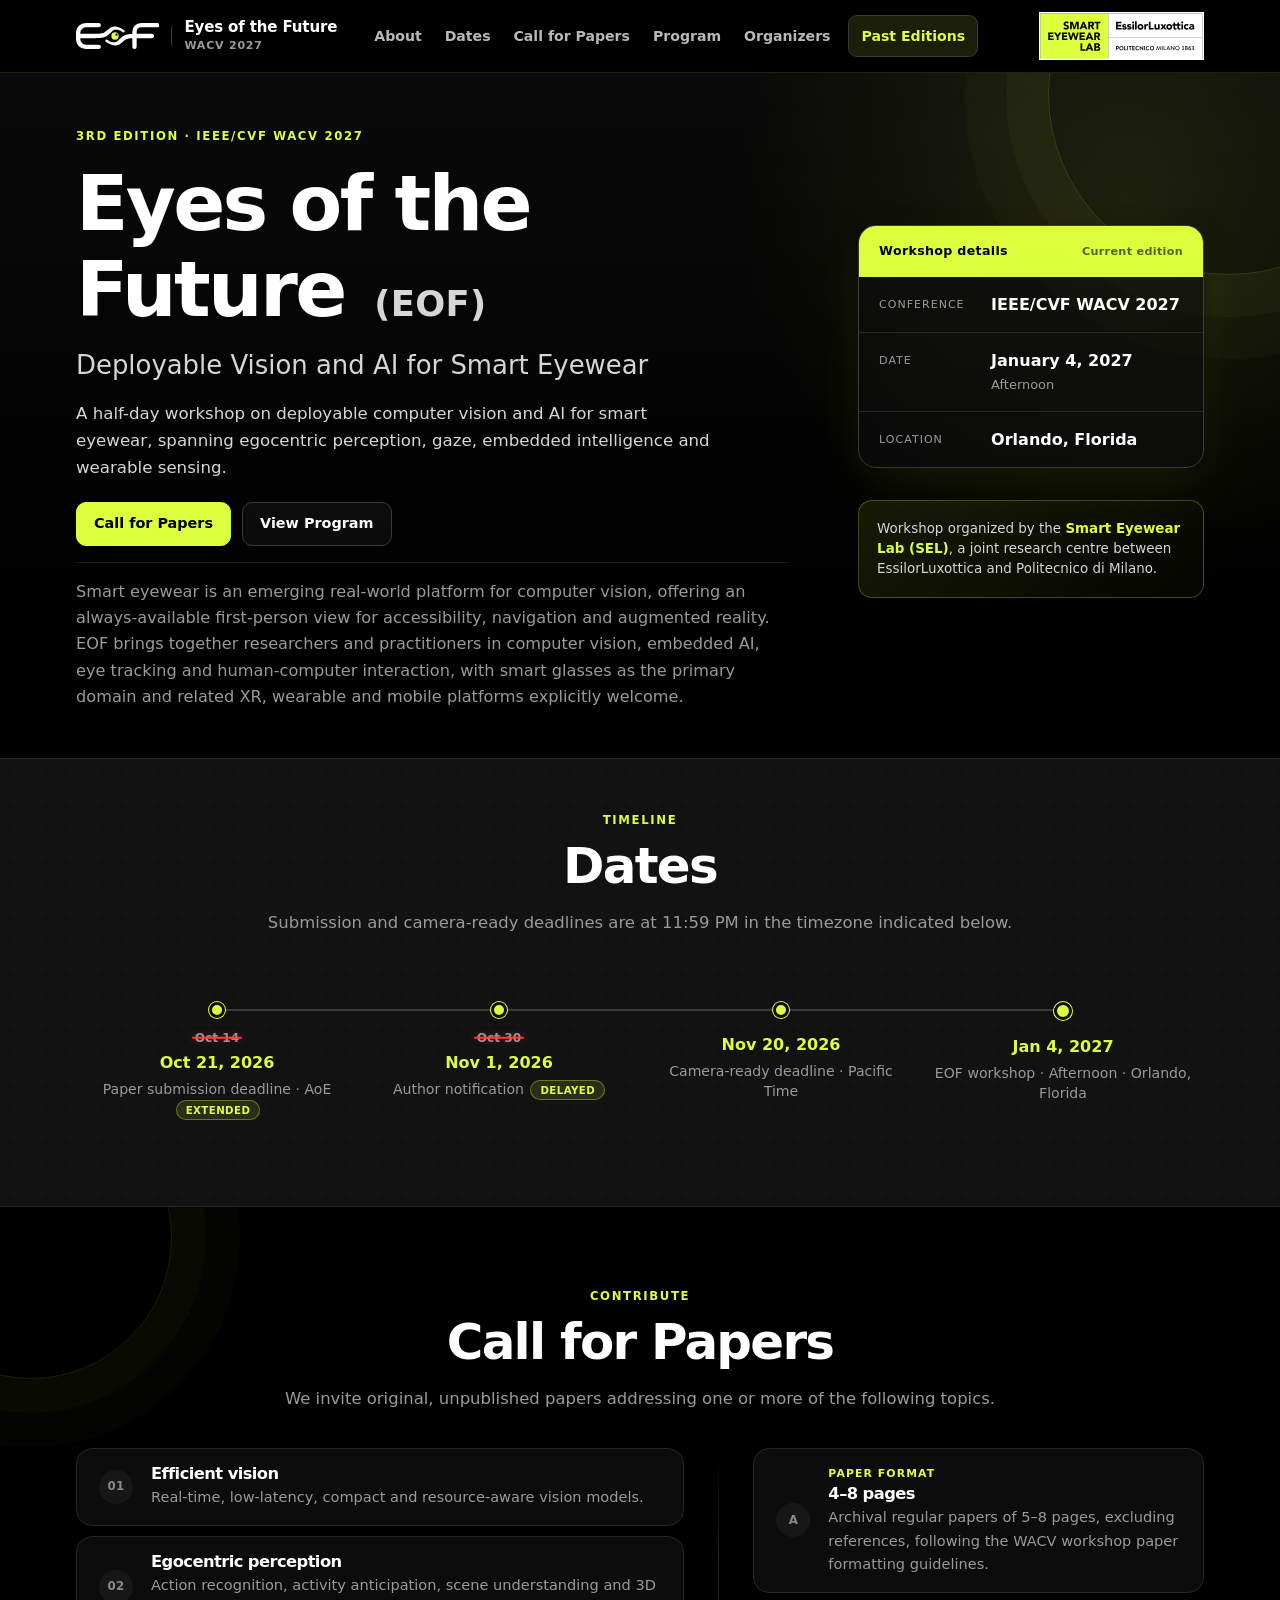
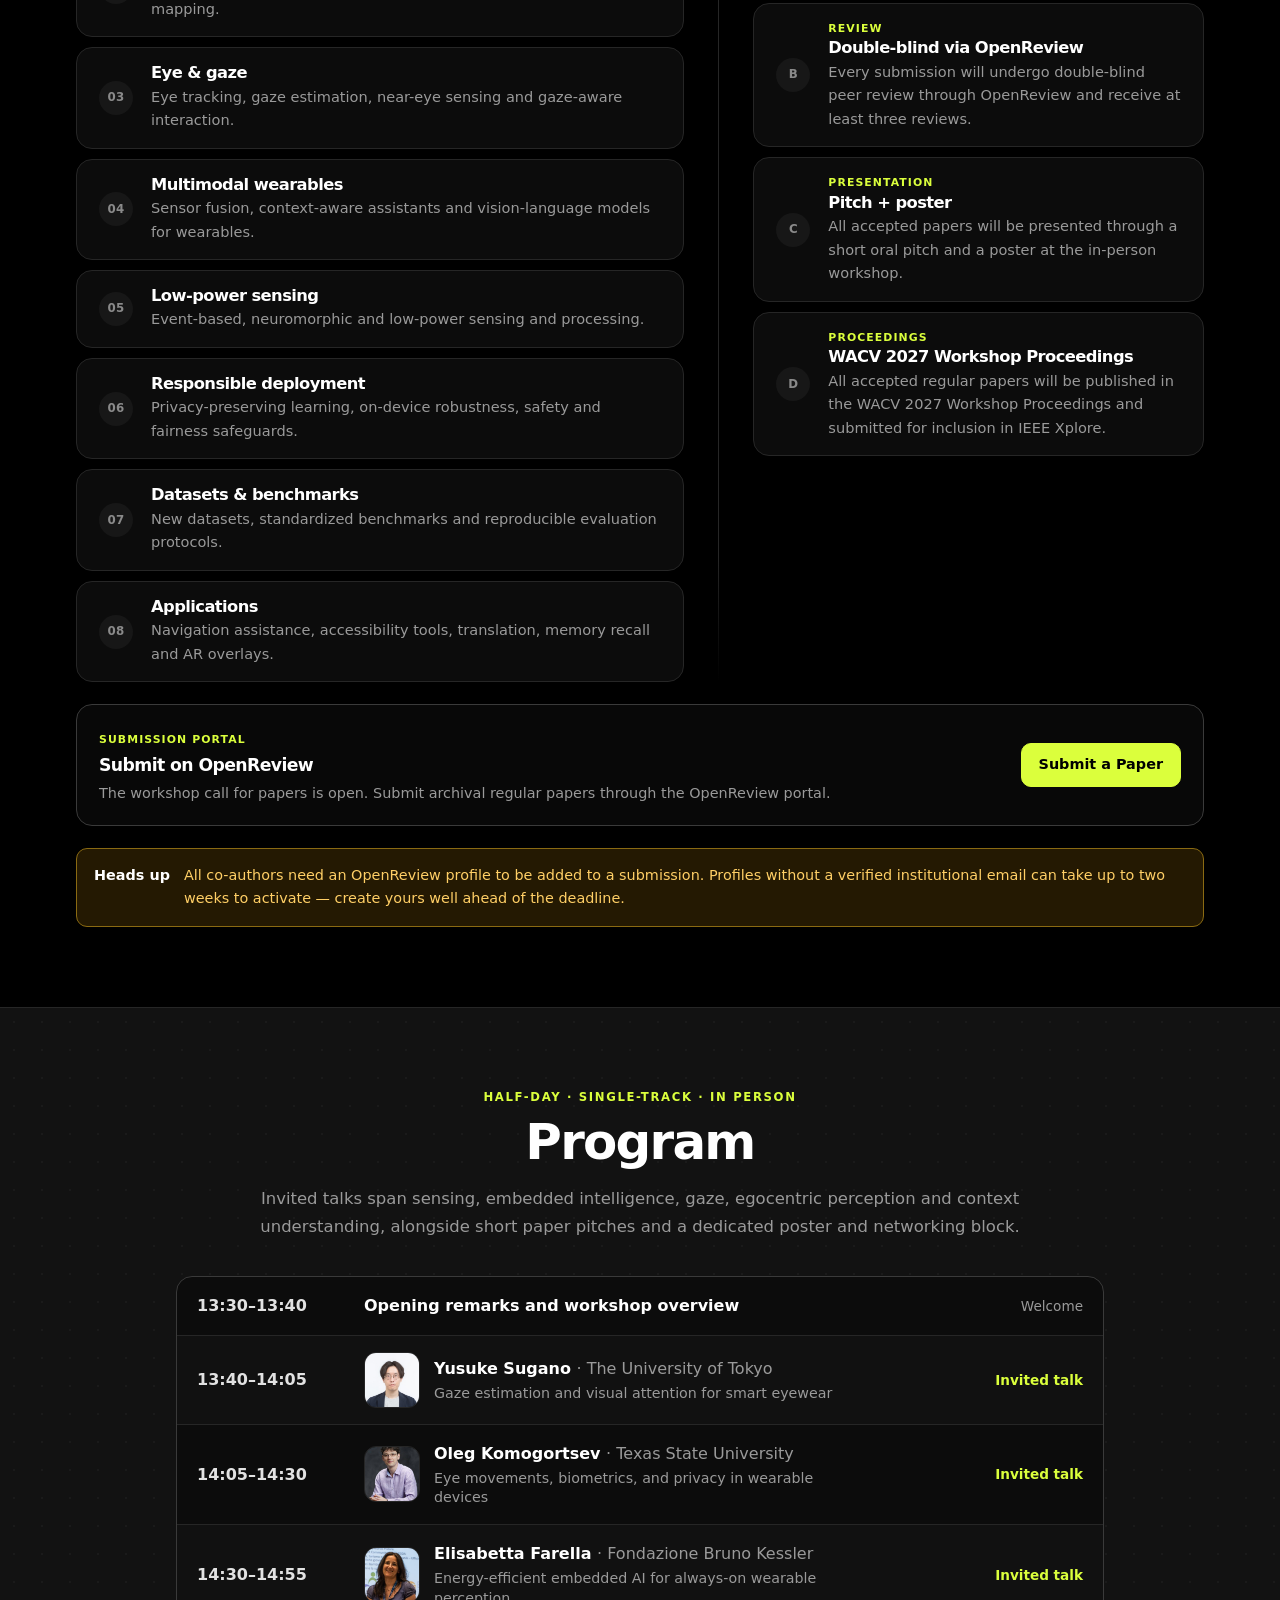
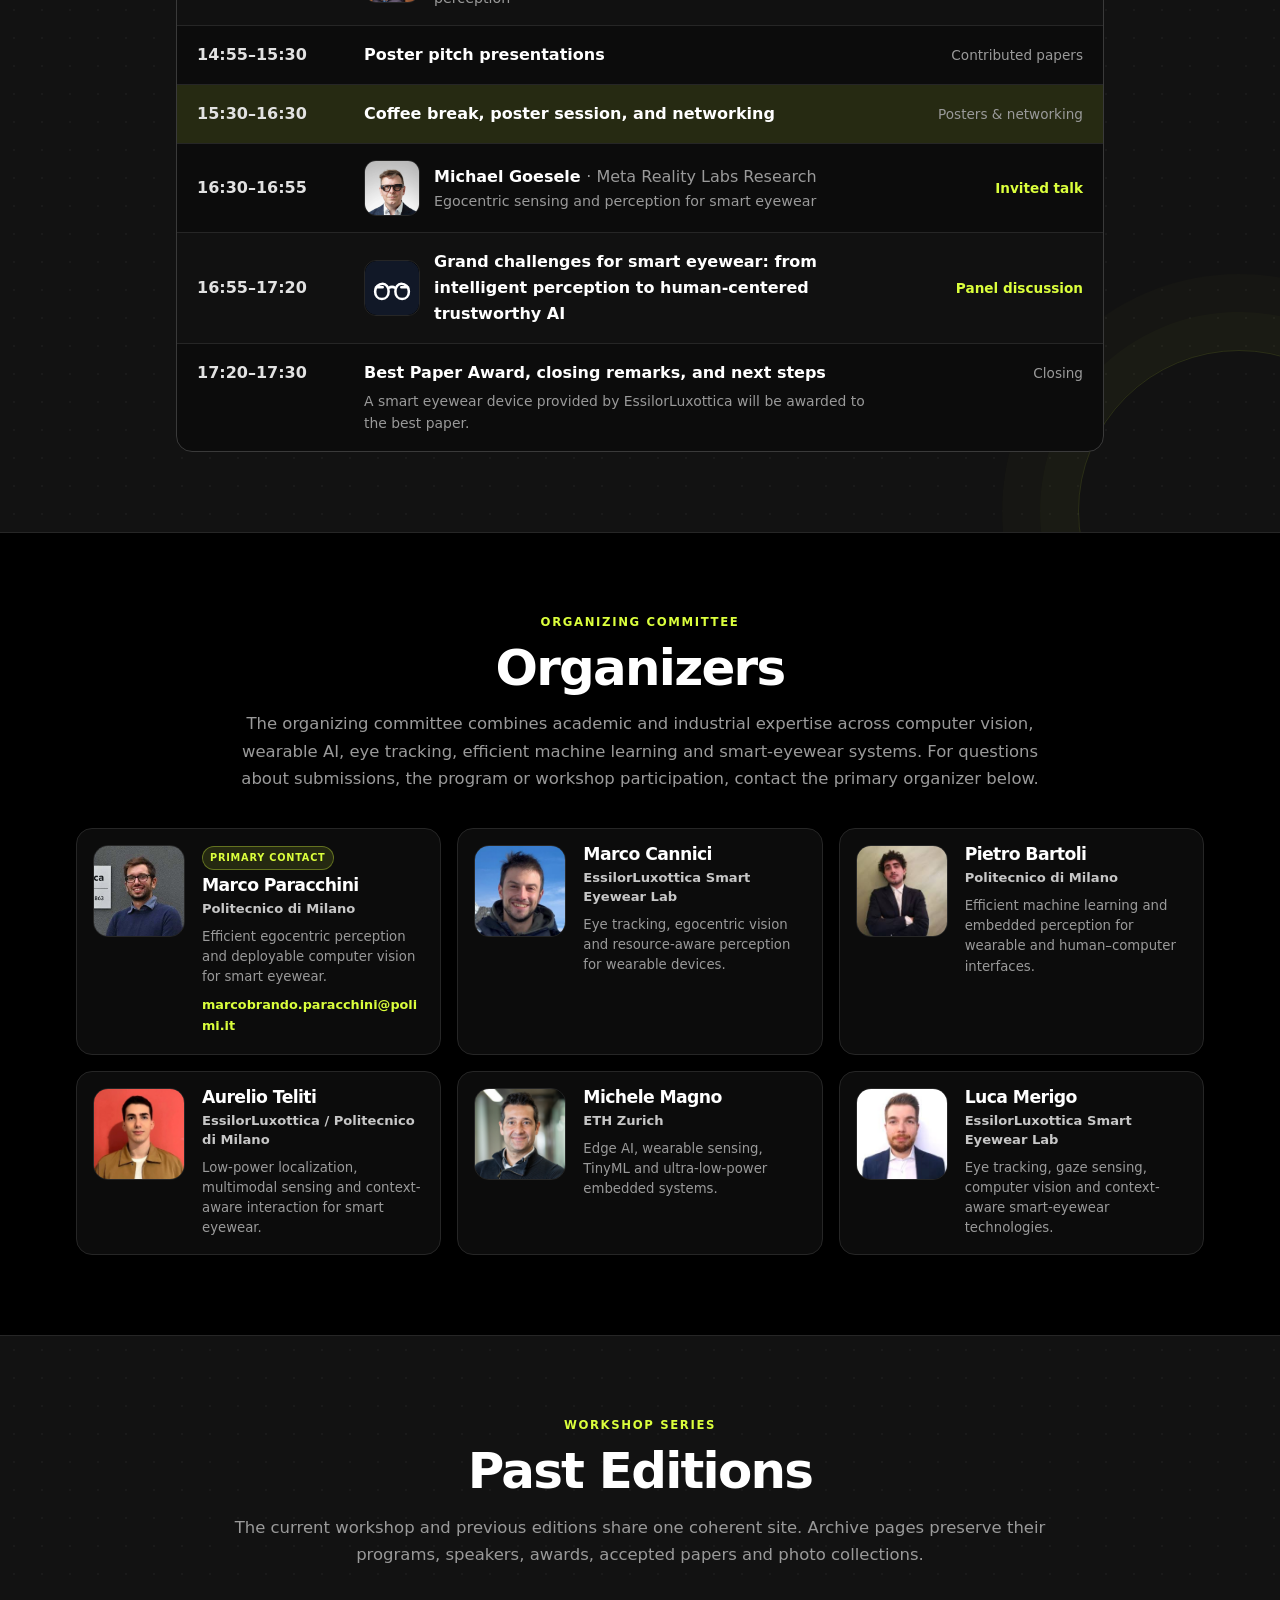
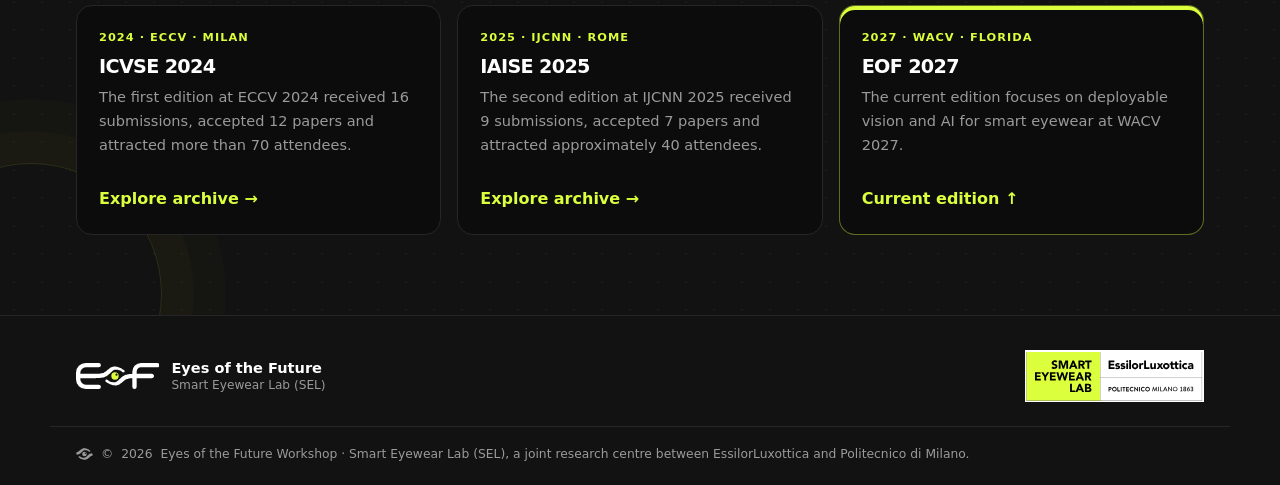
==== commit e5ebac41: "Move the program to the afternoon and replace Farinella with the panel. Co-authored-by: Cursor <curs" ====
--- a/index.html
+++ b/index.html
@@ -6,7 +6,7 @@
   <meta name="description" content="3rd Eyes of the Future (EOF) workshop at WACV 2027: Deployable Vision and AI for Smart Eyewear.">
   <title>EOF 2027 | Eyes of the Future @ WACV</title>
   <link rel="icon" href="assets/icons/favicon.svg" type="image/svg+xml">
-  <link rel="stylesheet" href="assets/css/styles.css?v=20261010">
+  <link rel="stylesheet" href="assets/css/styles.css?v=20261103">
 </head>
 <body class="current-page">
 <a class="skip-link" href="#content">Skip to content</a>
@@ -158,12 +158,12 @@
         <p class="section-intro">Invited talks span sensing, embedded intelligence, gaze, egocentric perception and context understanding, alongside short paper pitches and a dedicated poster and networking block.</p>
       </div>
       <div class="schedule"><div class="schedule-row">
-  <div class="schedule-time">08:30–08:40</div>
+  <div class="schedule-time">13:30–13:40</div>
   <div class="schedule-event">Opening remarks and workshop overview</div>
   <div class="schedule-type">Welcome</div>
 </div>
 <div class="schedule-row talk">
-  <div class="schedule-time">08:40–09:05</div>
+  <div class="schedule-time">13:40–14:05</div>
   <div class="schedule-event schedule-event-speaker">
     <img class="schedule-photo" src="assets/images/people/yusuke-sugano.png" alt="Yusuke Sugano" width="112" height="112" loading="lazy">
     <div>
@@ -174,7 +174,7 @@
   <div class="schedule-type">Invited talk</div>
 </div>
 <div class="schedule-row talk">
-  <div class="schedule-time">09:05–09:30</div>
+  <div class="schedule-time">14:05–14:30</div>
   <div class="schedule-event schedule-event-speaker">
     <img class="schedule-photo" src="assets/images/people/oleg-komogortsev.png" alt="Oleg Komogortsev" width="112" height="112" loading="lazy">
     <div>
@@ -185,7 +185,7 @@
   <div class="schedule-type">Invited talk</div>
 </div>
 <div class="schedule-row talk">
-  <div class="schedule-time">09:30–09:55</div>
+  <div class="schedule-time">14:30–14:55</div>
   <div class="schedule-event schedule-event-speaker">
     <img class="schedule-photo" src="assets/images/people/elisabetta-farella.png" alt="Elisabetta Farella" width="112" height="112" loading="lazy">
     <div>
@@ -196,17 +196,17 @@
   <div class="schedule-type">Invited talk</div>
 </div>
 <div class="schedule-row">
-  <div class="schedule-time">09:55–10:25</div>
+  <div class="schedule-time">14:55–15:30</div>
   <div class="schedule-event">Poster pitch presentations</div>
   <div class="schedule-type">Contributed papers</div>
 </div>
 <div class="schedule-row break">
-  <div class="schedule-time">10:25–11:25</div>
+  <div class="schedule-time">15:30–16:30</div>
   <div class="schedule-event">Coffee break, poster session, and networking</div>
   <div class="schedule-type">Posters &amp; networking</div>
 </div>
 <div class="schedule-row talk">
-  <div class="schedule-time">11:25–11:50</div>
+  <div class="schedule-time">16:30–16:55</div>
   <div class="schedule-event schedule-event-speaker">
     <img class="schedule-photo" src="assets/images/people/michael-goesele.png" alt="Michael Goesele" width="112" height="112" loading="lazy">
     <div>
@@ -217,18 +217,17 @@
   <div class="schedule-type">Invited talk</div>
 </div>
 <div class="schedule-row talk">
-  <div class="schedule-time">11:50–12:15</div>
-  <div class="schedule-event schedule-event-speaker">
-    <img class="schedule-photo" src="assets/images/people/giovanni-maria-farinella.png" alt="Giovanni Maria Farinella" width="112" height="112" loading="lazy">
-    <div>
-      <p class="schedule-speaker-name">Giovanni Maria Farinella <span class="schedule-affiliation">· University of Catania</span></p>
-      <p class="schedule-talk-title">Egocentric vision for context-aware smart eyewear</p>
-    </div>
-  </div>
-  <div class="schedule-type">Invited talk</div>
+  <div class="schedule-time">16:55–17:20</div>
+  <div class="schedule-event schedule-event-speaker">
+    <img class="schedule-photo schedule-mark" src="assets/icons/favicon.svg" alt="" width="112" height="112">
+    <div>
+      <p class="schedule-speaker-name">Grand challenges for smart eyewear: from intelligent perception to human-centered trustworthy AI</p>
+    </div>
+  </div>
+  <div class="schedule-type">Panel discussion</div>
 </div>
 <div class="schedule-row" id="awards">
-  <div class="schedule-time">12:15–12:30</div>
+  <div class="schedule-time">17:20–17:30</div>
   <div class="schedule-event">Best Paper Award, closing remarks, and next steps<p class="schedule-note">A smart eyewear device provided by EssilorLuxottica will be awarded to the best paper.</p></div>
   <div class="schedule-type">Closing</div>
 </div></div>
--- a/assets/css/styles.css
+++ b/assets/css/styles.css
@@ -72,6 +72,7 @@
   justify-content: space-between;
   gap: 28px;
 }
+.nav-left { display: flex; align-items: center; gap: 28px; min-width: 0; }
 .brand {
   display: inline-flex;
   align-items: center;
@@ -79,6 +80,7 @@
   min-width: max-content;
   color: var(--ink);
   text-decoration: none;
+  cursor: default;
 }
 .brand-mark {
   width: auto;
@@ -88,6 +90,11 @@
   place-items: center;
 }
 .brand-mark img { height: 100%; width: auto; display: block; background: #ffffff; }
+.header-sel-mark { height: 48px; }
+.brand-mark-eof { height: 26px; }
+.brand-mark-eof svg { height: 100%; width: auto; display: block; }
+.brand-mark-eof svg #iris { fill: var(--accent); }
+.brand-divider { width: 1px; height: 20px; background: var(--line-strong); flex: 0 0 auto; }
 .brand-copy { display: grid; gap: 4px; line-height: 1.05; }
 .brand-copy strong { font-size: .94rem; letter-spacing: -.01em; color: var(--ink); }
 .brand-copy small { color: var(--muted); font-size: .69rem; font-weight: 700; letter-spacing: .07em; text-transform: uppercase; }
@@ -100,7 +107,7 @@
   font-weight: 680;
   text-decoration: none;
   white-space: nowrap;
-  transition: color .16s ease, background .16s ease, border-color .16s ease;
+  transition: color .28s cubic-bezier(.4,0,.2,1), background .28s cubic-bezier(.4,0,.2,1), border-color .28s cubic-bezier(.4,0,.2,1);
 }
 .nav-links a:hover,
 .nav-links a.is-active { color: var(--accent); background: var(--accent-soft); }
@@ -121,7 +128,7 @@
 .edition-hero {
   position: relative;
   overflow: hidden;
-  padding: 82px 0 62px;
+  padding: 54px 0 48px;
   border-bottom: 1px solid var(--line);
   background:
     radial-gradient(circle at 88% 18%, rgba(219, 255, 60, .10), transparent 31%),
@@ -193,35 +200,40 @@
 }
 h1, h2, h3 { line-height: 1.12; letter-spacing: -.035em; }
 h1 { margin: 0 0 14px; max-width: 900px; font-size: clamp(3rem, 6vw, 5.25rem); }
+.title-end { white-space: nowrap; }
+.eof-tag {
+  display: inline-block;
+  margin-left: .16em;
+  color: var(--ink-soft);
+  font-size: .46em;
+  font-weight: 650;
+  letter-spacing: .01em;
+  vertical-align: baseline;
+  white-space: nowrap;
+}
 .edition-subtitle {
   max-width: 800px;
-  margin: 0 0 26px;
+  margin: 0 0 18px;
   color: var(--ink-soft);
   font-size: clamp(1.18rem, 2.3vw, 1.62rem);
   line-height: 1.4;
 }
-.edition-subtitle span { white-space: nowrap; }
 .edition-summary { max-width: 735px; margin: 0; color: var(--ink-soft); font-size: 1.04rem; }
 .edition-hero-current .edition-summary { max-width: 650px; }
+.edition-hero-side { display: flex; flex-direction: column; gap: 18px; }
 .hero-organized {
-  display: inline-flex;
-  align-items: center;
-  gap: 10px;
-  max-width: 560px;
-  margin: 0 0 22px;
-  padding: 8px 16px 8px 8px;
-  border: 1px solid rgba(219, 255, 60, .3);
-  border-radius: 999px;
-  background: var(--accent-soft);
+  padding: 18px;
+  border: 1px solid rgba(219, 255, 60, .25);
+  border-radius: 14px;
+  background: linear-gradient(135deg, rgba(219, 255, 60, .1), rgba(219, 255, 60, .02)), rgba(0, 0, 0, .55);
   color: var(--ink-soft);
-  font-size: .86rem;
-  font-weight: 560;
-}
-.hero-organized-logo { height: 22px; width: auto; background: #ffffff; border-radius: 4px; flex: 0 0 auto; }
+  font-size: .84rem;
+  line-height: 1.5;
+}
 .hero-organized strong { color: var(--accent); font-weight: 800; }
 .hero-overview {
-  margin-top: 26px;
-  padding-top: 24px;
+  margin-top: 16px;
+  padding-top: 16px;
   border-top: 1px solid rgba(255, 255, 255, .12);
   max-width: 720px;
   color: var(--muted);
@@ -229,7 +241,7 @@
 }
 .hero-overview p { margin: 0 0 14px; }
 .hero-overview p:last-child { margin-bottom: 0; }
-.actions { display: flex; flex-wrap: wrap; gap: 11px; margin-top: 29px; }
+.actions { display: flex; flex-wrap: wrap; gap: 11px; margin-top: 20px; }
 .button {
   min-height: 44px;
   display: inline-flex;
@@ -243,7 +255,7 @@
   font-size: .9rem;
   font-weight: 750;
   text-decoration: none;
-  transition: transform .16s ease, box-shadow .16s ease, background .16s ease;
+  transition: transform .28s cubic-bezier(.4,0,.2,1), box-shadow .28s cubic-bezier(.4,0,.2,1), background .28s cubic-bezier(.4,0,.2,1);
 }
 .button.secondary { border-color: var(--line-strong); background: rgba(255, 255, 255, .04); color: var(--ink); }
 .button.secondary:hover { border-color: var(--accent); color: var(--accent); }
@@ -253,7 +265,7 @@
   overflow: hidden;
   border: 1px solid var(--line-strong);
   border-radius: 18px;
-  background: rgba(255, 255, 255, .03);
+  background: linear-gradient(rgba(255, 255, 255, .03), rgba(255, 255, 255, .03)), rgba(0, 0, 0, .6);
   box-shadow: var(--shadow);
 }
 .meta-panel-head {
@@ -343,11 +355,47 @@
 
 .section { padding: 80px 0; border-bottom: 1px solid var(--line); }
 .section:last-of-type { border-bottom: 0; }
-.section-soft { background: var(--surface-soft); }
-.section-head { max-width: 720px; margin: 0 auto 36px; text-align: center; }
+.section-soft {
+  background:
+    radial-gradient(rgba(255, 255, 255, .035) 1px, transparent 1.4px) 0 0/28px 28px,
+    var(--surface-soft);
+}
+
+.deco-section { position: relative; overflow: hidden; }
+.deco-section > .container { position: relative; z-index: 1; }
+.deco-section::after {
+  content: "";
+  position: absolute;
+  border-radius: 50%;
+  border: 1px solid rgba(219, 255, 60, .12);
+  pointer-events: none;
+  z-index: 0;
+}
+.deco-tl::after {
+  width: 280px;
+  height: 280px;
+  left: -110px;
+  top: -110px;
+  box-shadow: 0 0 0 34px rgba(219, 255, 60, .025), 0 0 0 68px rgba(219, 255, 60, .015);
+}
+.deco-br::after {
+  width: 320px;
+  height: 320px;
+  right: -120px;
+  bottom: -140px;
+  box-shadow: 0 0 0 38px rgba(219, 255, 60, .025), 0 0 0 76px rgba(219, 255, 60, .015);
+}
+.deco-bl::after {
+  width: 260px;
+  height: 260px;
+  left: -100px;
+  bottom: -110px;
+  box-shadow: 0 0 0 32px rgba(219, 255, 60, .02), 0 0 0 64px rgba(219, 255, 60, .012);
+}
+.section-head { max-width: 900px; margin: 0 auto 36px; text-align: center; }
 .section-kicker { margin-bottom: 9px; }
 .section h2 { margin: 0 0 14px; font-size: clamp(2.12rem, 4vw, 3.12rem); }
-.section-intro { max-width: 720px; margin: 0 auto; color: var(--muted); font-size: 1.03rem; line-height: 1.65; }
+.section-intro { max-width: 820px; margin: 0 auto; color: var(--muted); font-size: 1.03rem; line-height: 1.65; }
 .narrow-section { max-width: 980px; }
 .prose { max-width: 940px; font-size: 1.01rem; }
 .prose p:first-child { margin-top: 0; }
@@ -370,23 +418,27 @@
   border: 1px solid var(--line);
   border-radius: var(--radius);
   background: var(--surface);
-  transition: transform .16s ease, border-color .16s ease, box-shadow .16s ease;
+  transition: transform .28s cubic-bezier(.4,0,.2,1), border-color .28s cubic-bezier(.4,0,.2,1), box-shadow .28s cubic-bezier(.4,0,.2,1);
 }
 .info-card:hover,
 .edition-card:hover,
-.program-track:hover,
-.person-card:hover {
+.program-track:hover {
   transform: translateY(-2px);
   border-color: var(--line-strong);
   box-shadow: var(--shadow-soft);
 }
+.person-card:hover {
+  transform: translateY(-2px);
+  border-color: rgba(219, 255, 60, .45);
+  box-shadow: 0 0 28px rgba(219, 255, 60, .16), 0 10px 28px rgba(0, 0, 0, .4);
+}
 
 .cfp-columns {
   display: grid;
-  grid-template-columns: minmax(0, 1fr) 1px minmax(0, 1.35fr);
+  grid-template-columns: minmax(0, 1.35fr) 1px minmax(0, 1fr);
   gap: 34px;
 }
-.cfp-divider { background: var(--line); }
+.cfp-divider { background: linear-gradient(180deg, transparent, var(--line) 15%, var(--line) 85%, transparent); }
 
 .info-list, .topic-grid { list-style: none; display: flex; flex-direction: column; gap: 10px; margin: 0; padding: 0; min-width: 0; }
 
@@ -397,7 +449,7 @@
   background: var(--surface);
   padding: 16px 22px;
   text-align: left;
-  transition: transform .16s ease, border-color .16s ease, box-shadow .16s ease, background .16s ease;
+  transition: transform .28s cubic-bezier(.4,0,.2,1), border-color .28s cubic-bezier(.4,0,.2,1), box-shadow .28s cubic-bezier(.4,0,.2,1), background .28s cubic-bezier(.4,0,.2,1);
 }
 .topic-card,
 .info-row { display: flex; align-items: center; gap: 18px; }
@@ -424,7 +476,7 @@
   font-size: .74rem;
   font-weight: 820;
   letter-spacing: .02em;
-  transition: background .16s ease, color .16s ease;
+  transition: background .28s cubic-bezier(.4,0,.2,1), color .28s cubic-bezier(.4,0,.2,1);
 }
 .topic-card:hover .topic-index,
 .info-row:hover .topic-index {
@@ -551,7 +603,7 @@
   align-items: center;
   gap: 6px;
 }
-.timeline-body span { color: var(--muted); font-size: .88rem; line-height: 1.4; }
+.timeline-body > span { color: var(--muted); font-size: .88rem; line-height: 1.4; }
 .tbd-badge {
   display: inline-block;
   padding: 2px 9px;
@@ -636,6 +688,11 @@
   background: var(--surface-soft);
   object-fit: cover;
 }
+.schedule-mark {
+  object-fit: contain;
+  padding: 0;
+  background: #000;
+}
 .schedule-speaker-name { margin: 0; font-weight: 680; }
 .schedule-affiliation { color: var(--muted); font-weight: 500; }
 .schedule-talk-title { margin: 2px 0 0; color: var(--muted); font-weight: 500; font-size: .89rem; line-height: 1.4; }
@@ -669,7 +726,7 @@
   border: 1px solid var(--line);
   border-radius: var(--radius);
   background: var(--surface);
-  transition: transform .16s ease, border-color .16s ease, box-shadow .16s ease;
+  transition: transform .28s cubic-bezier(.4,0,.2,1), border-color .28s cubic-bezier(.4,0,.2,1), box-shadow .28s cubic-bezier(.4,0,.2,1);
 }
 .person-photo {
   width: 92px;
@@ -700,6 +757,16 @@
 .person-card h3 { margin: 0 0 5px; font-size: 1.08rem; overflow-wrap: anywhere; }
 .person-affiliation { margin: 0 0 8px; color: #c7c7c7; font-size: .82rem; font-weight: 720; line-height: 1.42; }
 .person-description { margin: 0; color: var(--muted); font-size: .83rem; line-height: 1.52; }
+.person-email {
+  display: inline-block;
+  margin-top: 8px;
+  color: var(--accent);
+  font-size: .8rem;
+  font-weight: 700;
+  text-decoration: none;
+  overflow-wrap: anywhere;
+}
+.person-email:hover { text-decoration: underline; }
 .person-talk-label {
   display: block;
   margin-bottom: 2px;
@@ -772,7 +839,7 @@
   font-weight: 760;
   overflow-wrap: anywhere;
   text-decoration: none;
-  transition: background .16s ease, color .16s ease, border-color .16s ease;
+  transition: background .28s cubic-bezier(.4,0,.2,1), color .28s cubic-bezier(.4,0,.2,1), border-color .28s cubic-bezier(.4,0,.2,1);
 }
 .contact-email span { color: var(--muted); font-size: .64rem; font-weight: 820; letter-spacing: .09em; text-transform: uppercase; }
 .contact-email:hover { border-color: var(--accent); background: var(--accent); color: #000; text-decoration: none; }
@@ -829,11 +896,9 @@
 .footer-brand > div { display: grid; gap: 2px; line-height: 1.2; }
 .footer-brand strong { font-size: .91rem; }
 .footer-brand span:not(.brand-mark) { color: var(--muted); font-size: .76rem; }
-.footer-mark { width: auto; height: 26px; }
-.footer-links { display: flex; flex-wrap: wrap; gap: 5px; }
-.footer-links a { padding: 6px 8px; border-radius: 7px; color: #b0b0b0; text-decoration: none; }
-.footer-links a:hover { background: var(--surface); color: var(--accent); }
-.footer-bottom { margin-top: 24px; padding-top: 18px; border-top: 1px solid var(--line); font-size: .77rem; line-height: 1.5; }
+.footer-mark { width: auto; height: 52px; }
+.footer-bottom { display: flex; align-items: flex-start; gap: 8px; margin-top: 24px; padding-top: 18px; border-top: 1px solid var(--line); font-size: .77rem; line-height: 1.5; }
+.footer-eof-mark { height: 14px; width: auto; margin-top: 2px; flex: 0 0 auto; color: var(--muted); }
 
 .back-to-top {
   position: fixed;
@@ -852,7 +917,7 @@
   opacity: 0;
   pointer-events: none;
   transform: translateY(6px);
-  transition: opacity .16s ease, transform .16s ease;
+  transition: opacity .28s cubic-bezier(.4,0,.2,1), transform .28s cubic-bezier(.4,0,.2,1);
 }
 .back-to-top.visible { opacity: 1; pointer-events: auto; transform: translateY(0); }
 .back-to-top:hover { text-decoration: none; }
@@ -870,8 +935,6 @@
   .info-grid,
   .edition-grid,
   .program-track-grid { grid-template-columns: repeat(2, minmax(0, 1fr)); }
-  .timeline { flex-wrap: wrap; row-gap: 26px; }
-  .timeline-item { flex: 1 1 33%; }
   .prose-columns { gap: 30px; }
   .cfp-columns { grid-template-columns: 1fr; gap: 28px; }
   .cfp-divider { display: none; }
@@ -886,10 +949,11 @@
 @media (max-width: 760px) {
   :root { --header-height: 70px; }
   html { scroll-padding-top: 82px; }
-  .hero-organized { display: flex; align-items: flex-start; border-radius: 16px; }
-  .hero-organized-logo { margin-top: 1px; }
+  .hero-organized { padding: 12px 14px; font-size: .86rem; }
   .nav-toggle { display: inline-flex; }
   .brand-copy small { display: none; }
+  .nav-wrap .brand-divider,
+  .nav-wrap .brand-mark:not(.brand-mark-eof) { display: none; }
   .nav-links {
     position: absolute;
     top: var(--header-height);
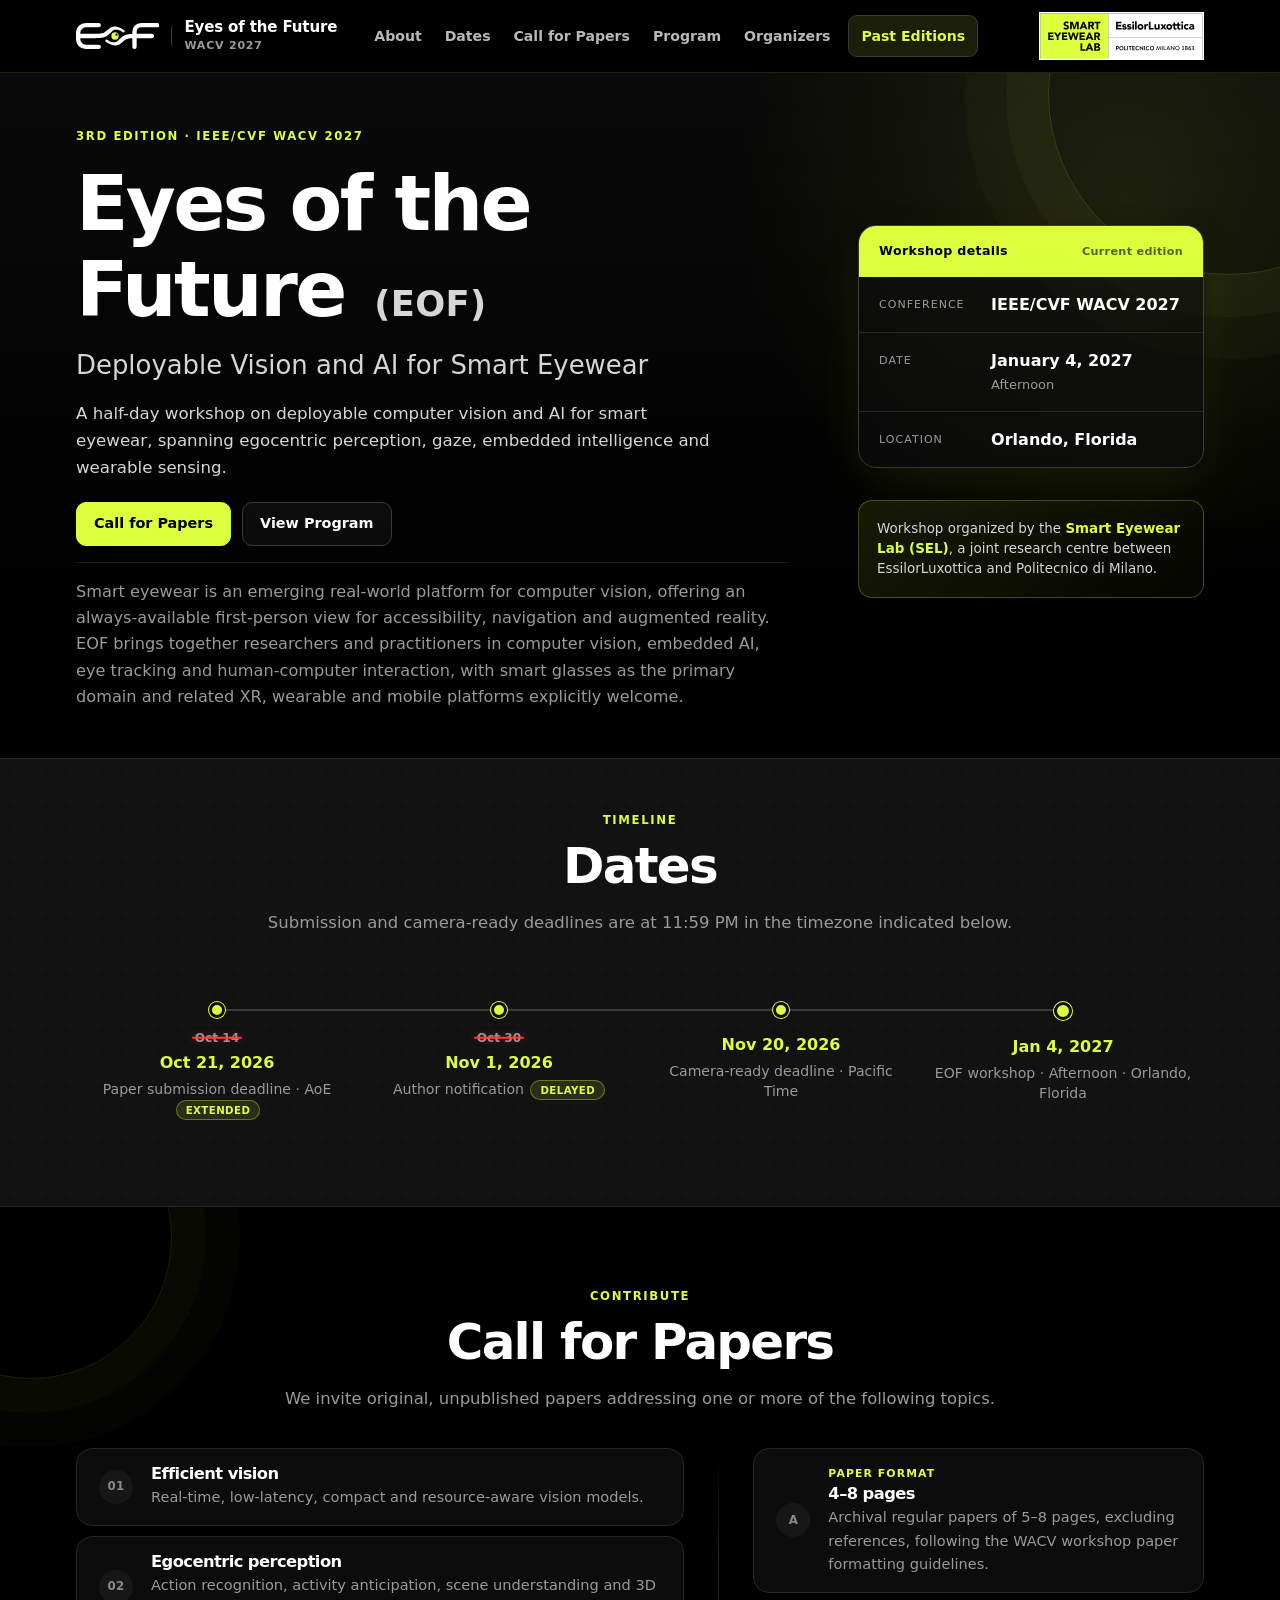
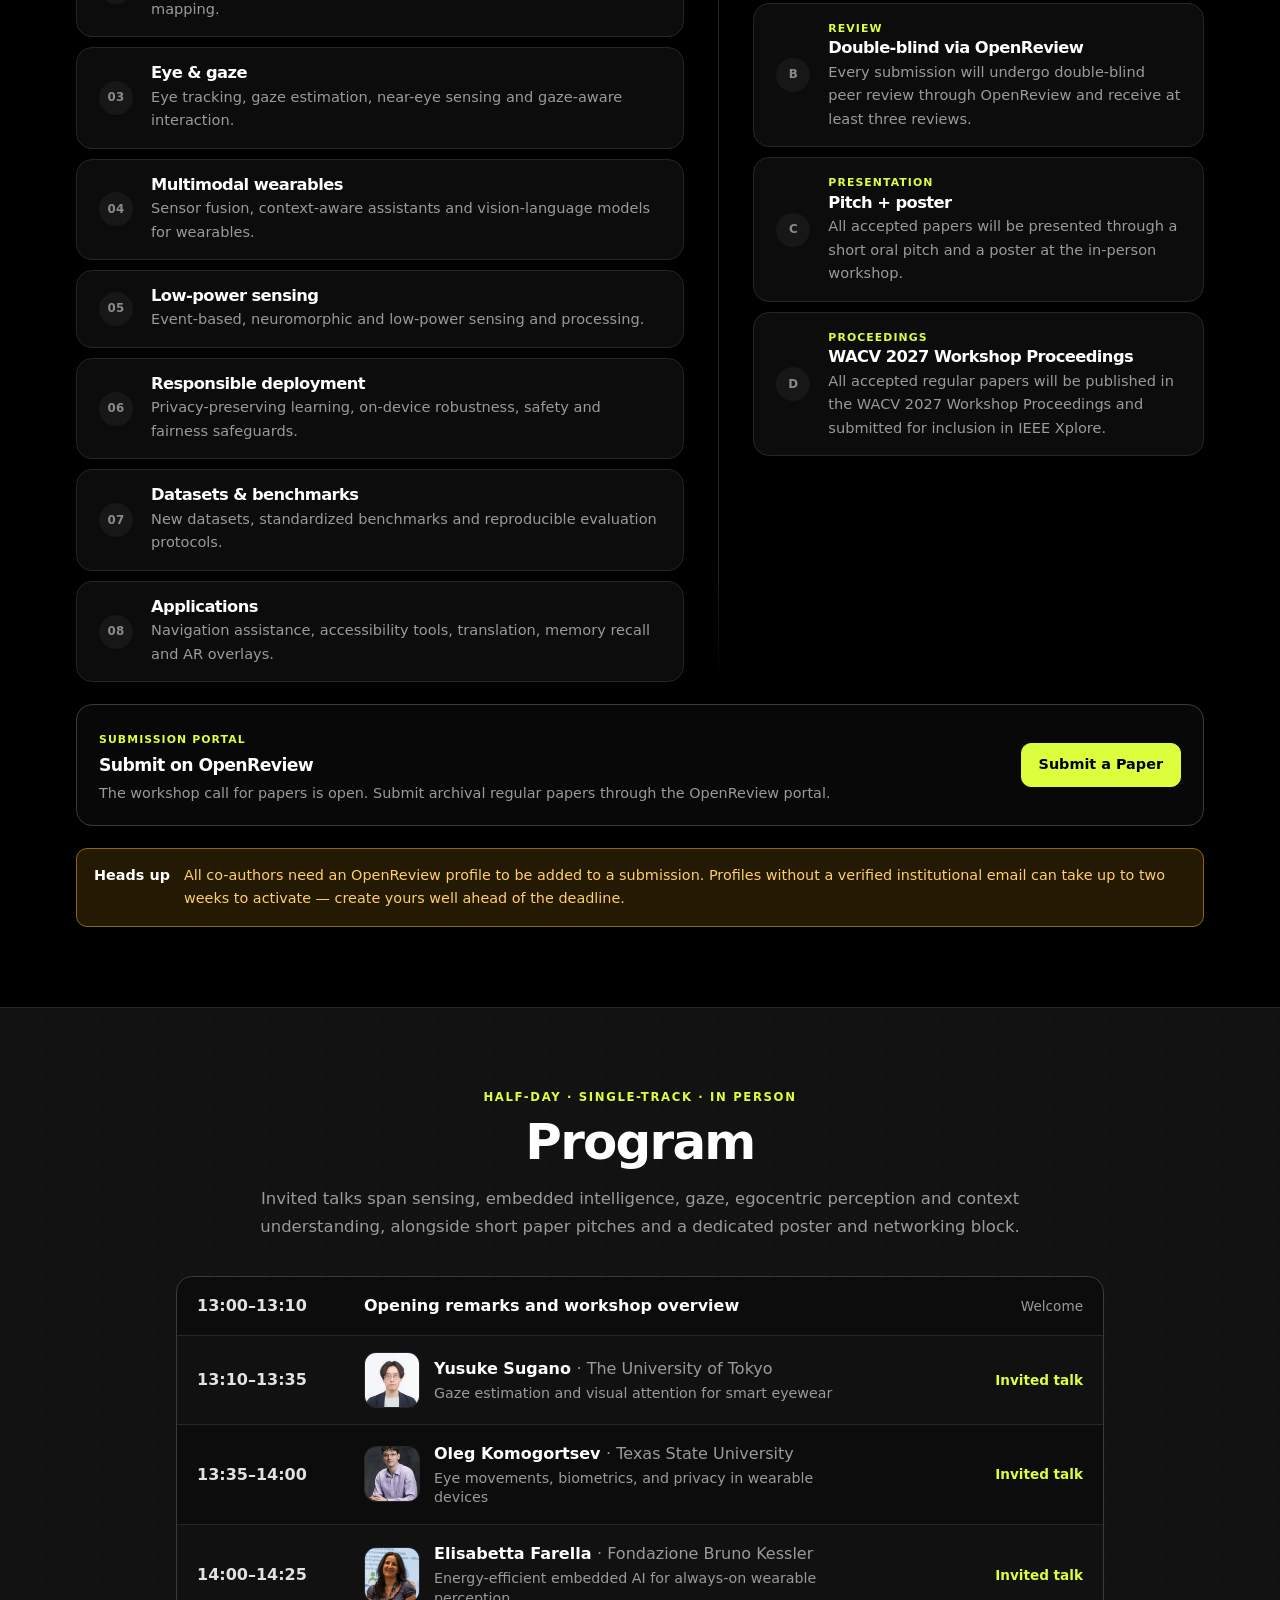
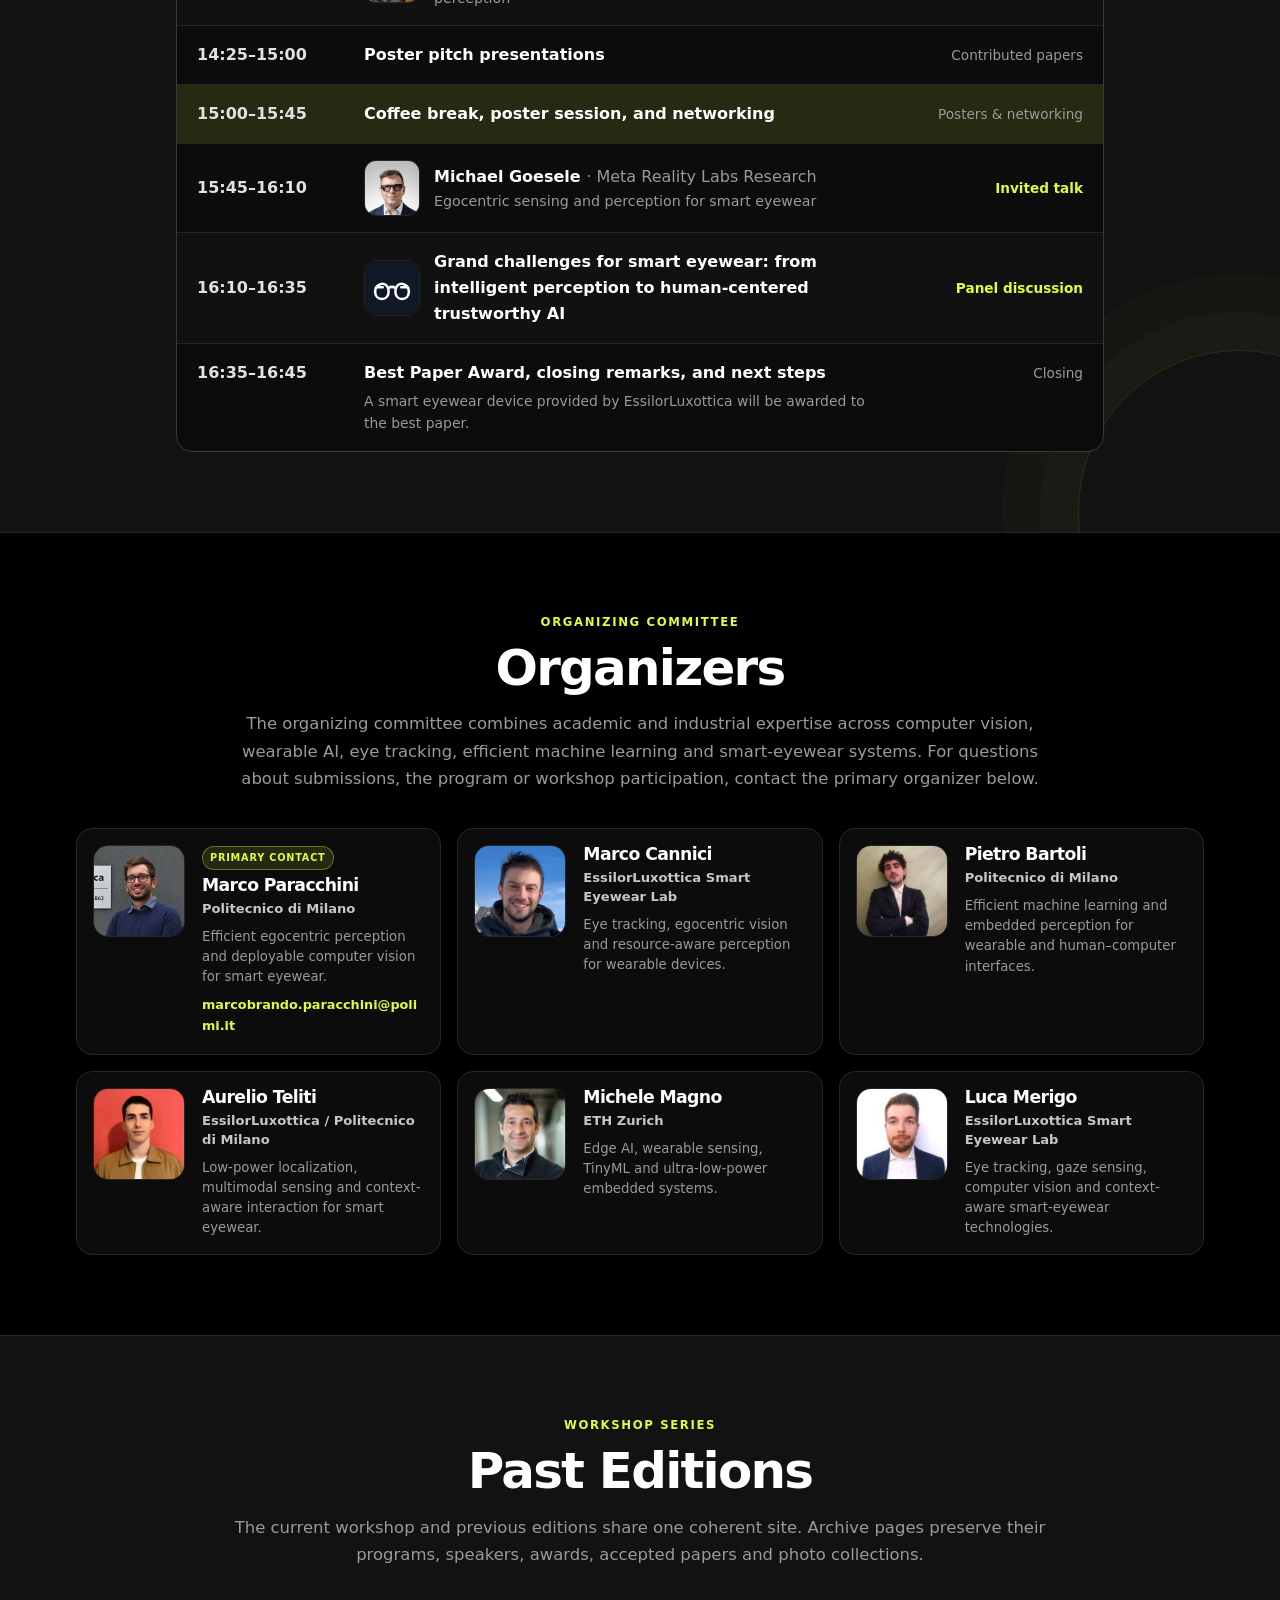
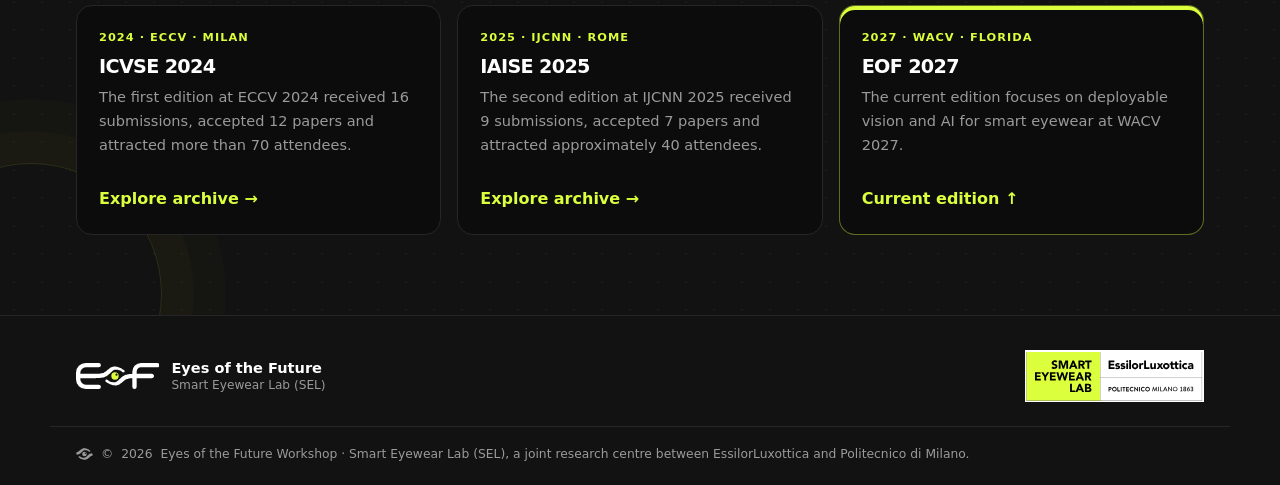
==== commit 4a7e6698: "Align the afternoon program with the 13:00 start and 15:00 coffee break. Co-authored-by: Cursor <cur" ====
--- a/index.html
+++ b/index.html
@@ -158,12 +158,12 @@
         <p class="section-intro">Invited talks span sensing, embedded intelligence, gaze, egocentric perception and context understanding, alongside short paper pitches and a dedicated poster and networking block.</p>
       </div>
       <div class="schedule"><div class="schedule-row">
-  <div class="schedule-time">13:30–13:40</div>
+  <div class="schedule-time">13:00–13:10</div>
   <div class="schedule-event">Opening remarks and workshop overview</div>
   <div class="schedule-type">Welcome</div>
 </div>
 <div class="schedule-row talk">
-  <div class="schedule-time">13:40–14:05</div>
+  <div class="schedule-time">13:10–13:35</div>
   <div class="schedule-event schedule-event-speaker">
     <img class="schedule-photo" src="assets/images/people/yusuke-sugano.png" alt="Yusuke Sugano" width="112" height="112" loading="lazy">
     <div>
@@ -174,7 +174,7 @@
   <div class="schedule-type">Invited talk</div>
 </div>
 <div class="schedule-row talk">
-  <div class="schedule-time">14:05–14:30</div>
+  <div class="schedule-time">13:35–14:00</div>
   <div class="schedule-event schedule-event-speaker">
     <img class="schedule-photo" src="assets/images/people/oleg-komogortsev.png" alt="Oleg Komogortsev" width="112" height="112" loading="lazy">
     <div>
@@ -185,7 +185,7 @@
   <div class="schedule-type">Invited talk</div>
 </div>
 <div class="schedule-row talk">
-  <div class="schedule-time">14:30–14:55</div>
+  <div class="schedule-time">14:00–14:25</div>
   <div class="schedule-event schedule-event-speaker">
     <img class="schedule-photo" src="assets/images/people/elisabetta-farella.png" alt="Elisabetta Farella" width="112" height="112" loading="lazy">
     <div>
@@ -196,17 +196,17 @@
   <div class="schedule-type">Invited talk</div>
 </div>
 <div class="schedule-row">
-  <div class="schedule-time">14:55–15:30</div>
+  <div class="schedule-time">14:25–15:00</div>
   <div class="schedule-event">Poster pitch presentations</div>
   <div class="schedule-type">Contributed papers</div>
 </div>
 <div class="schedule-row break">
-  <div class="schedule-time">15:30–16:30</div>
+  <div class="schedule-time">15:00–15:45</div>
   <div class="schedule-event">Coffee break, poster session, and networking</div>
   <div class="schedule-type">Posters &amp; networking</div>
 </div>
 <div class="schedule-row talk">
-  <div class="schedule-time">16:30–16:55</div>
+  <div class="schedule-time">15:45–16:10</div>
   <div class="schedule-event schedule-event-speaker">
     <img class="schedule-photo" src="assets/images/people/michael-goesele.png" alt="Michael Goesele" width="112" height="112" loading="lazy">
     <div>
@@ -217,7 +217,7 @@
   <div class="schedule-type">Invited talk</div>
 </div>
 <div class="schedule-row talk">
-  <div class="schedule-time">16:55–17:20</div>
+  <div class="schedule-time">16:10–16:35</div>
   <div class="schedule-event schedule-event-speaker">
     <img class="schedule-photo schedule-mark" src="assets/icons/favicon.svg" alt="" width="112" height="112">
     <div>
@@ -227,7 +227,7 @@
   <div class="schedule-type">Panel discussion</div>
 </div>
 <div class="schedule-row" id="awards">
-  <div class="schedule-time">17:20–17:30</div>
+  <div class="schedule-time">16:35–16:45</div>
   <div class="schedule-event">Best Paper Award, closing remarks, and next steps<p class="schedule-note">A smart eyewear device provided by EssilorLuxottica will be awarded to the best paper.</p></div>
   <div class="schedule-type">Closing</div>
 </div></div>
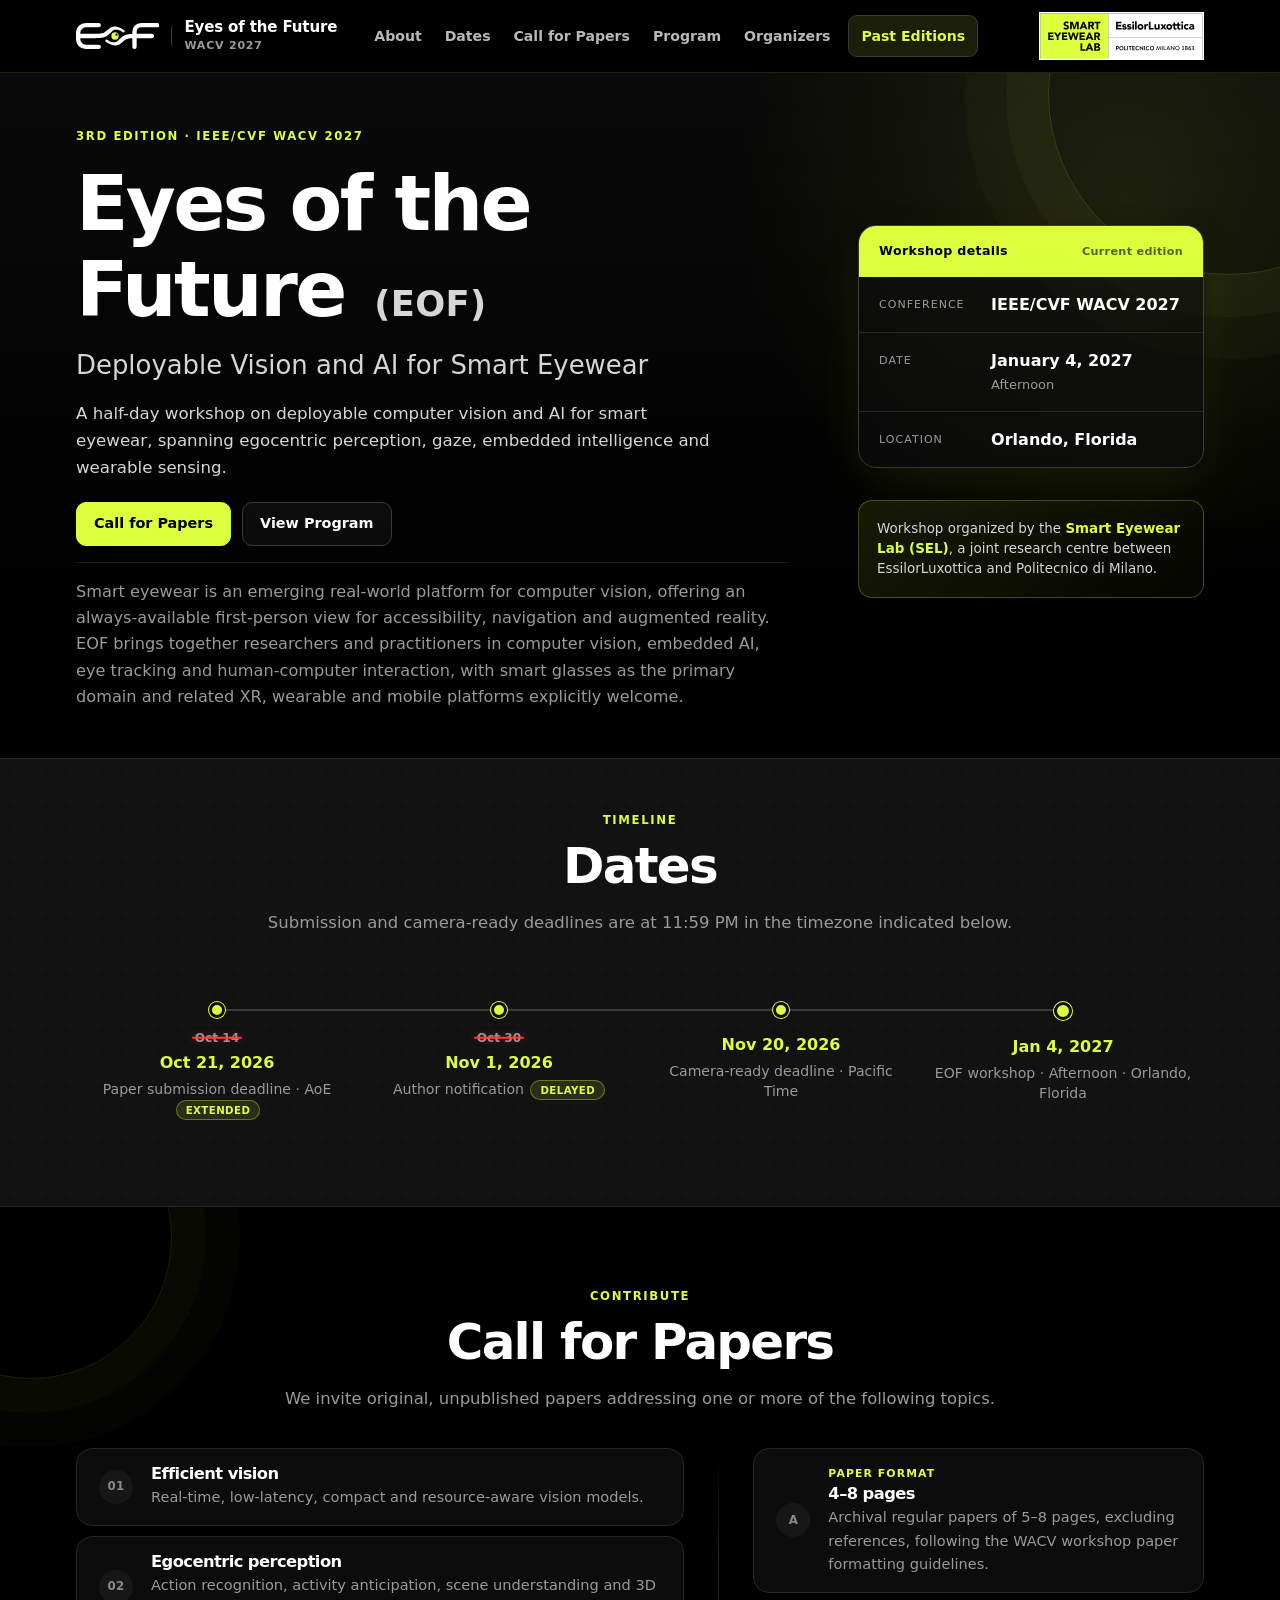
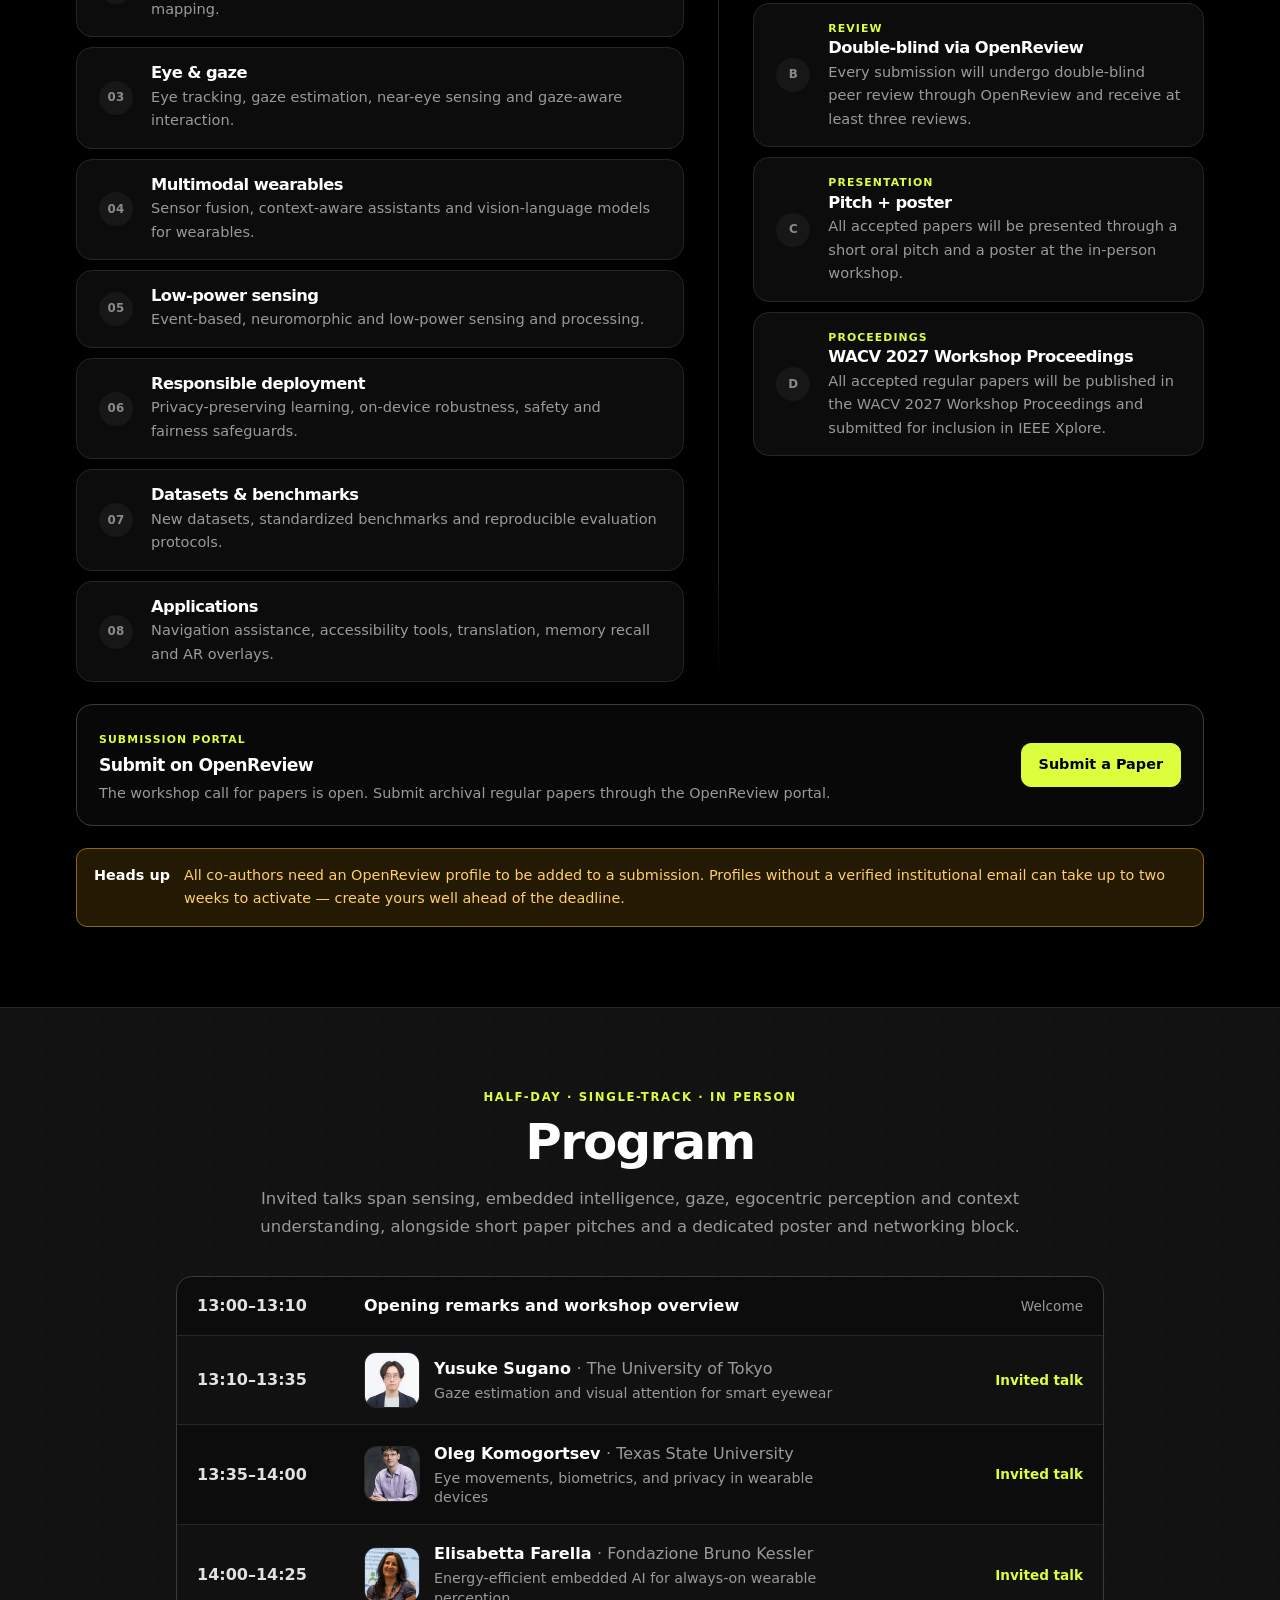
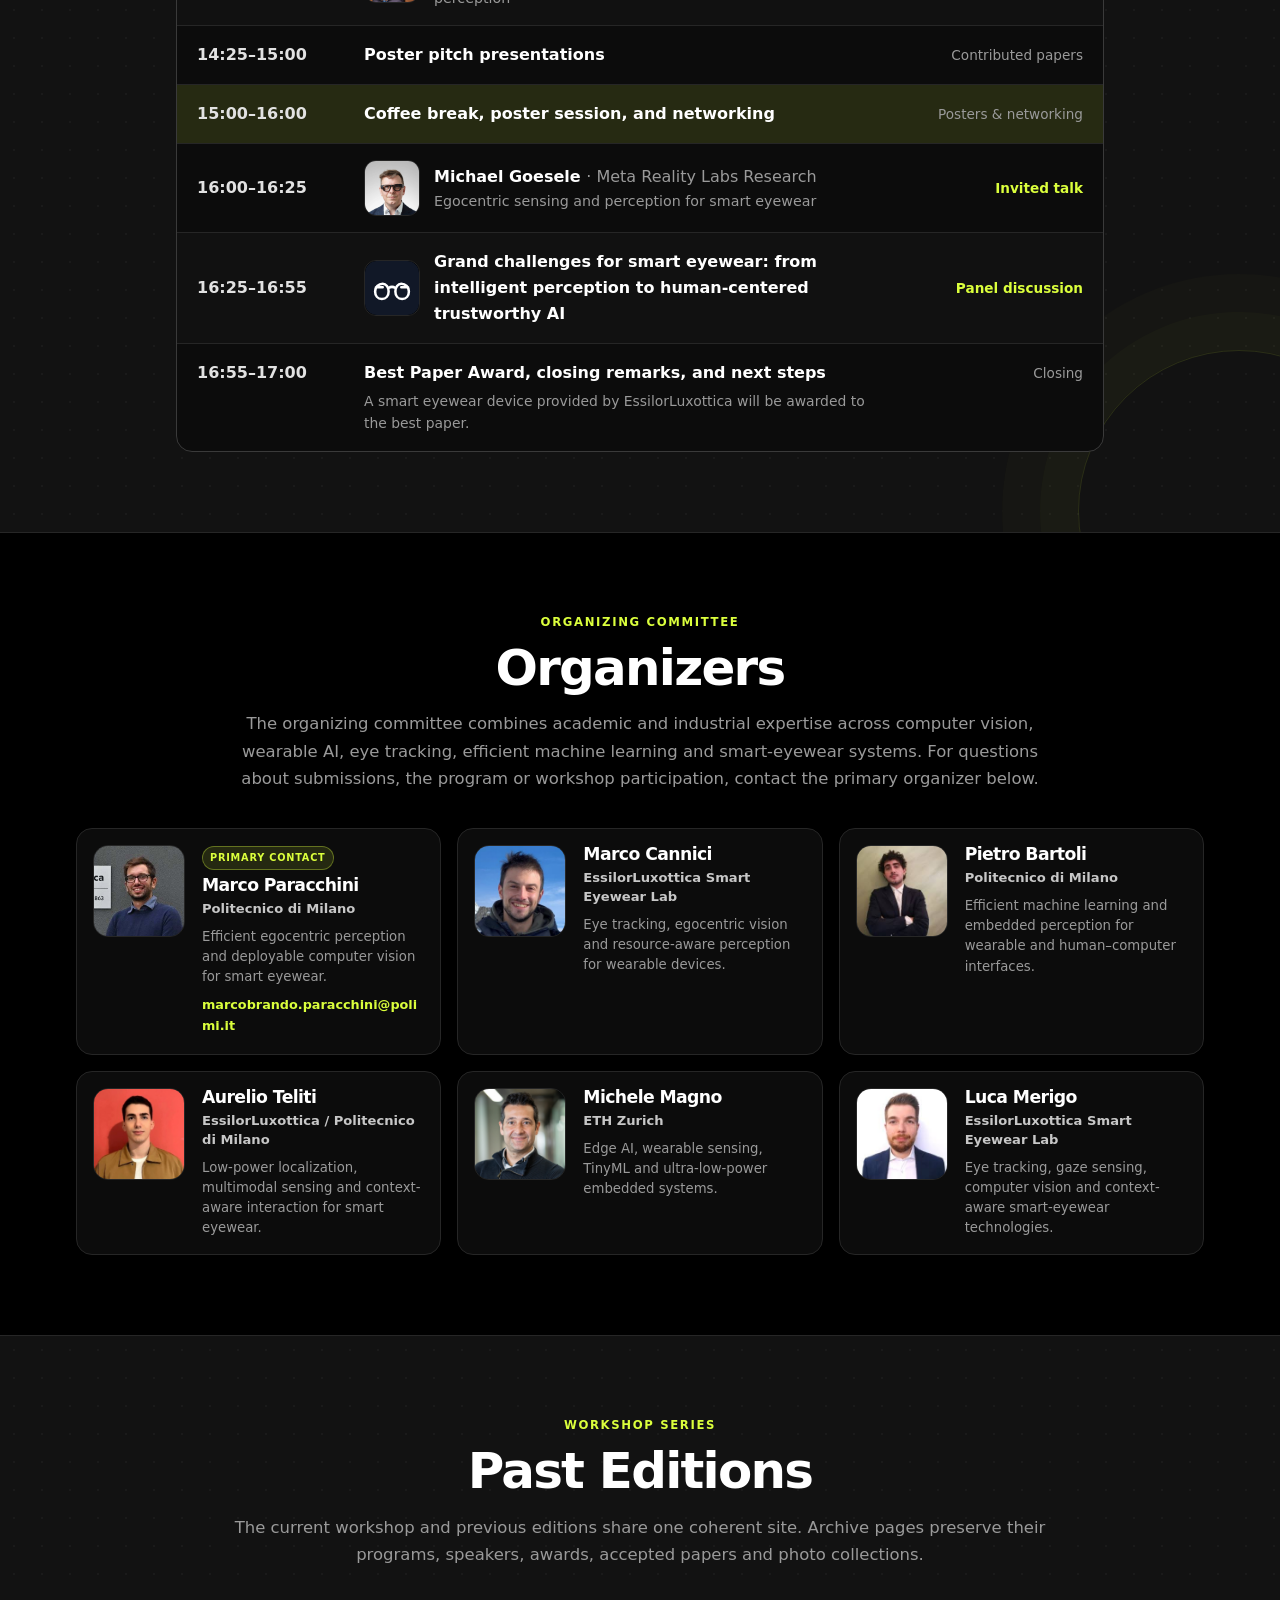
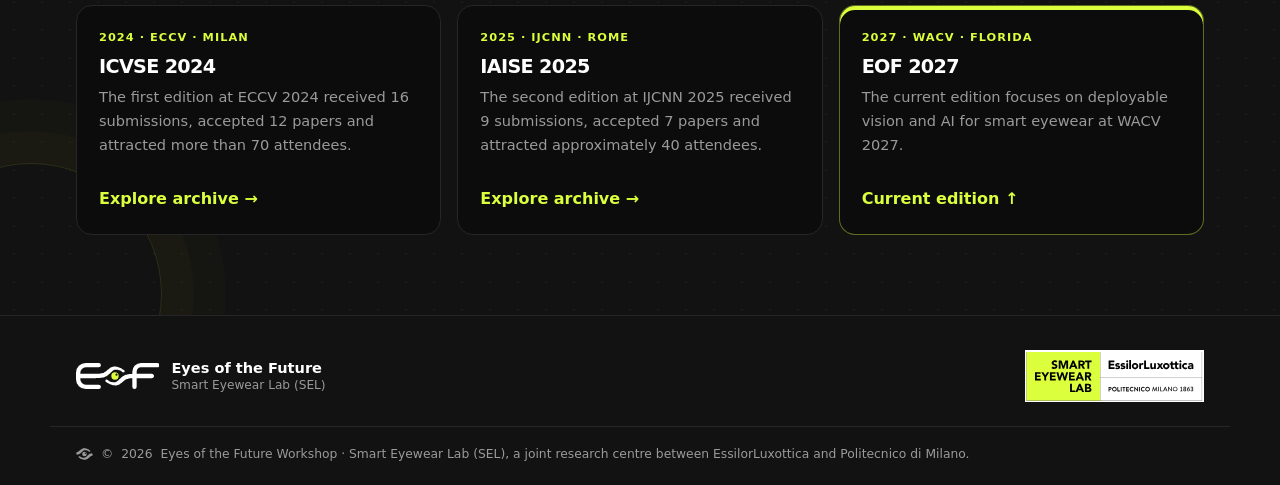
==== commit 54e41ce4: "updatet program" ====
--- a/index.html
+++ b/index.html
@@ -201,12 +201,12 @@
   <div class="schedule-type">Contributed papers</div>
 </div>
 <div class="schedule-row break">
-  <div class="schedule-time">15:00–15:45</div>
+  <div class="schedule-time">15:00–16:00</div>
   <div class="schedule-event">Coffee break, poster session, and networking</div>
   <div class="schedule-type">Posters &amp; networking</div>
 </div>
 <div class="schedule-row talk">
-  <div class="schedule-time">15:45–16:10</div>
+  <div class="schedule-time">16:00–16:25</div>
   <div class="schedule-event schedule-event-speaker">
     <img class="schedule-photo" src="assets/images/people/michael-goesele.png" alt="Michael Goesele" width="112" height="112" loading="lazy">
     <div>
@@ -217,7 +217,7 @@
   <div class="schedule-type">Invited talk</div>
 </div>
 <div class="schedule-row talk">
-  <div class="schedule-time">16:10–16:35</div>
+  <div class="schedule-time">16:25–16:55</div>
   <div class="schedule-event schedule-event-speaker">
     <img class="schedule-photo schedule-mark" src="assets/icons/favicon.svg" alt="" width="112" height="112">
     <div>
@@ -227,7 +227,7 @@
   <div class="schedule-type">Panel discussion</div>
 </div>
 <div class="schedule-row" id="awards">
-  <div class="schedule-time">16:35–16:45</div>
+  <div class="schedule-time">16:55–17:00</div>
   <div class="schedule-event">Best Paper Award, closing remarks, and next steps<p class="schedule-note">A smart eyewear device provided by EssilorLuxottica will be awarded to the best paper.</p></div>
   <div class="schedule-type">Closing</div>
 </div></div>
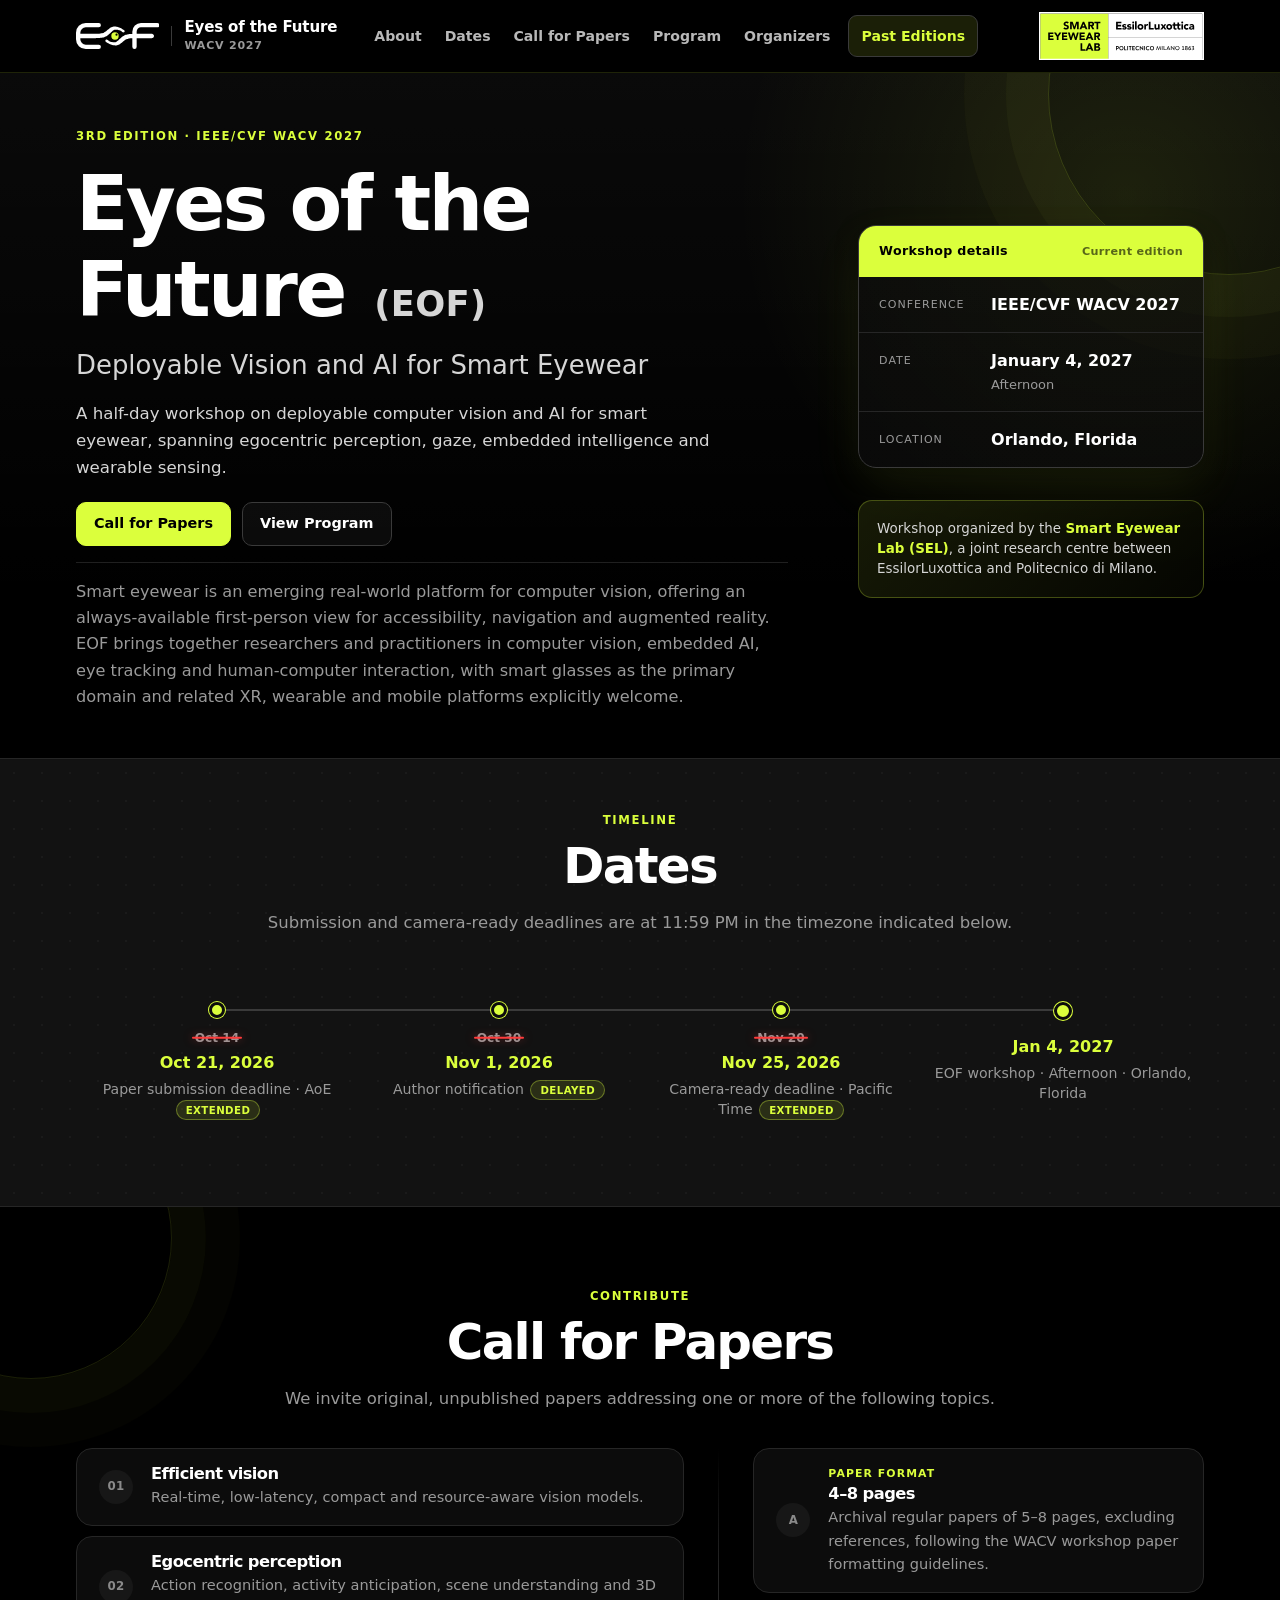
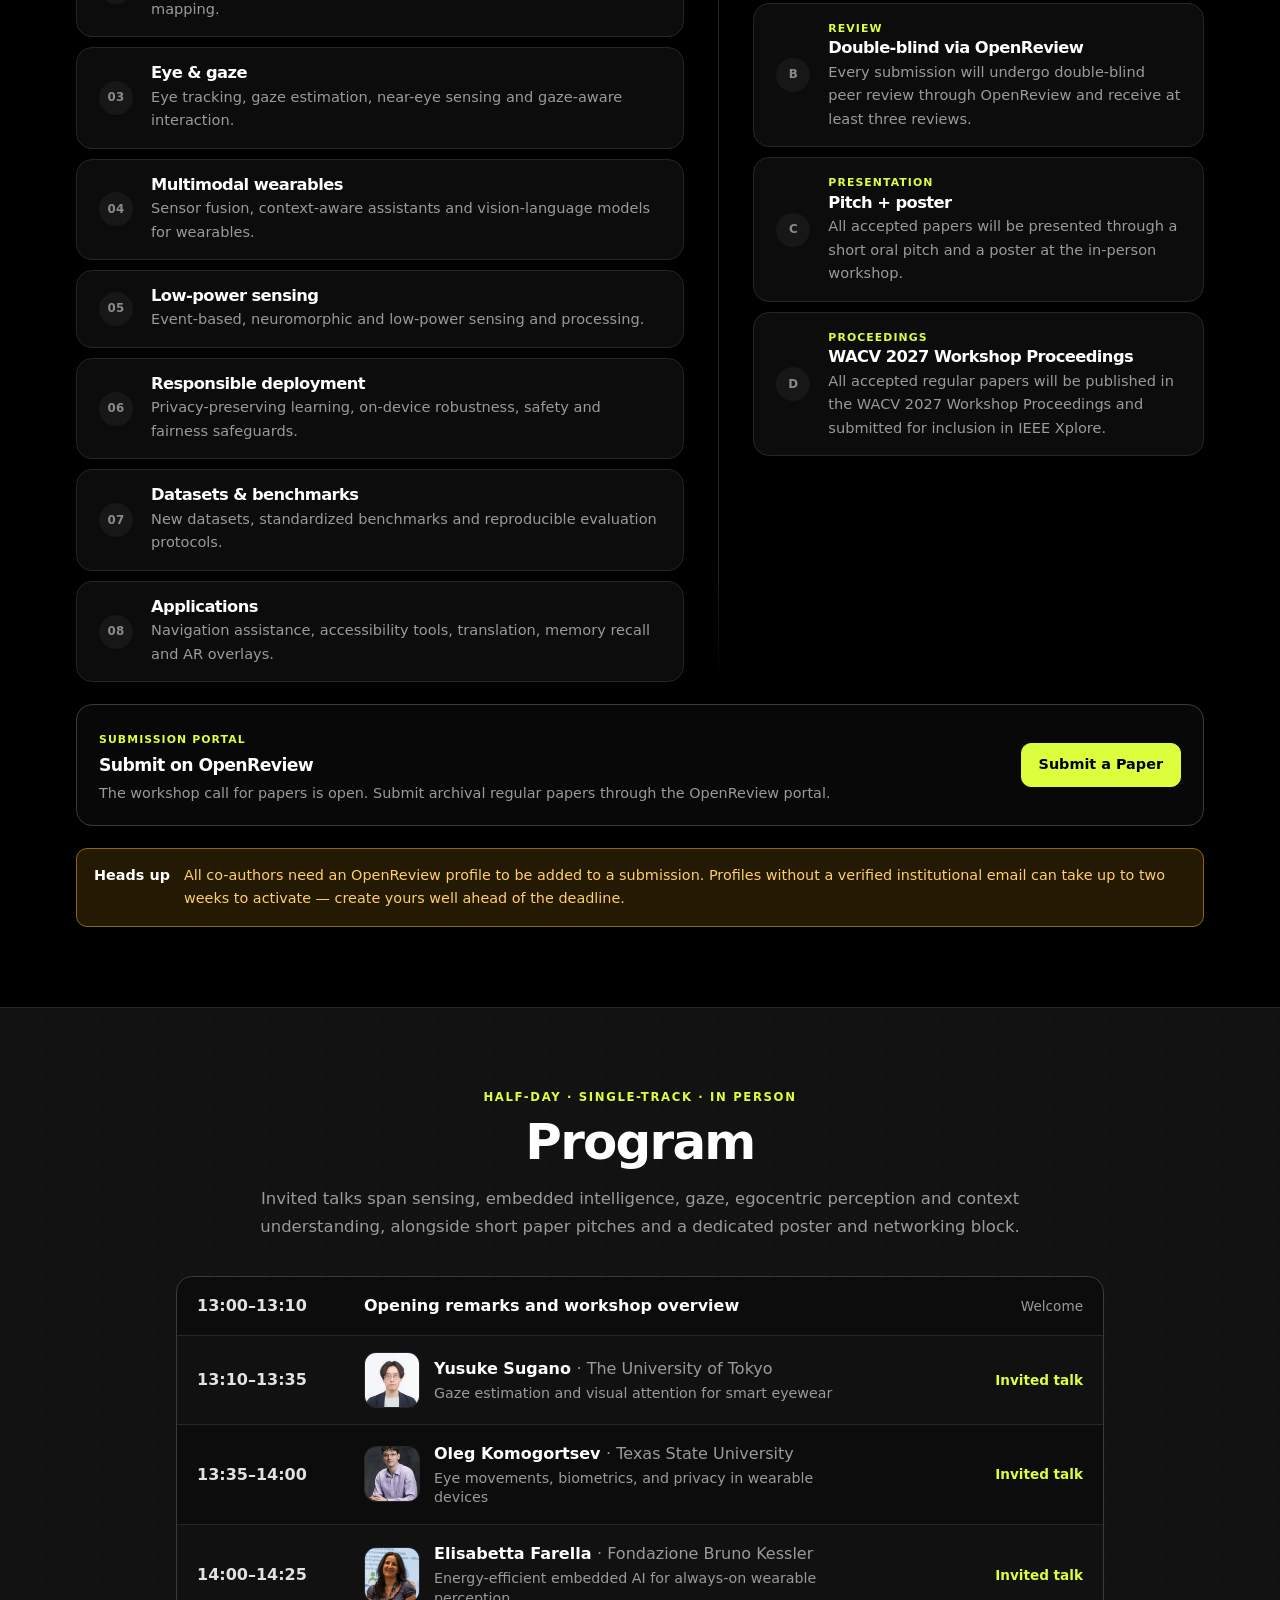
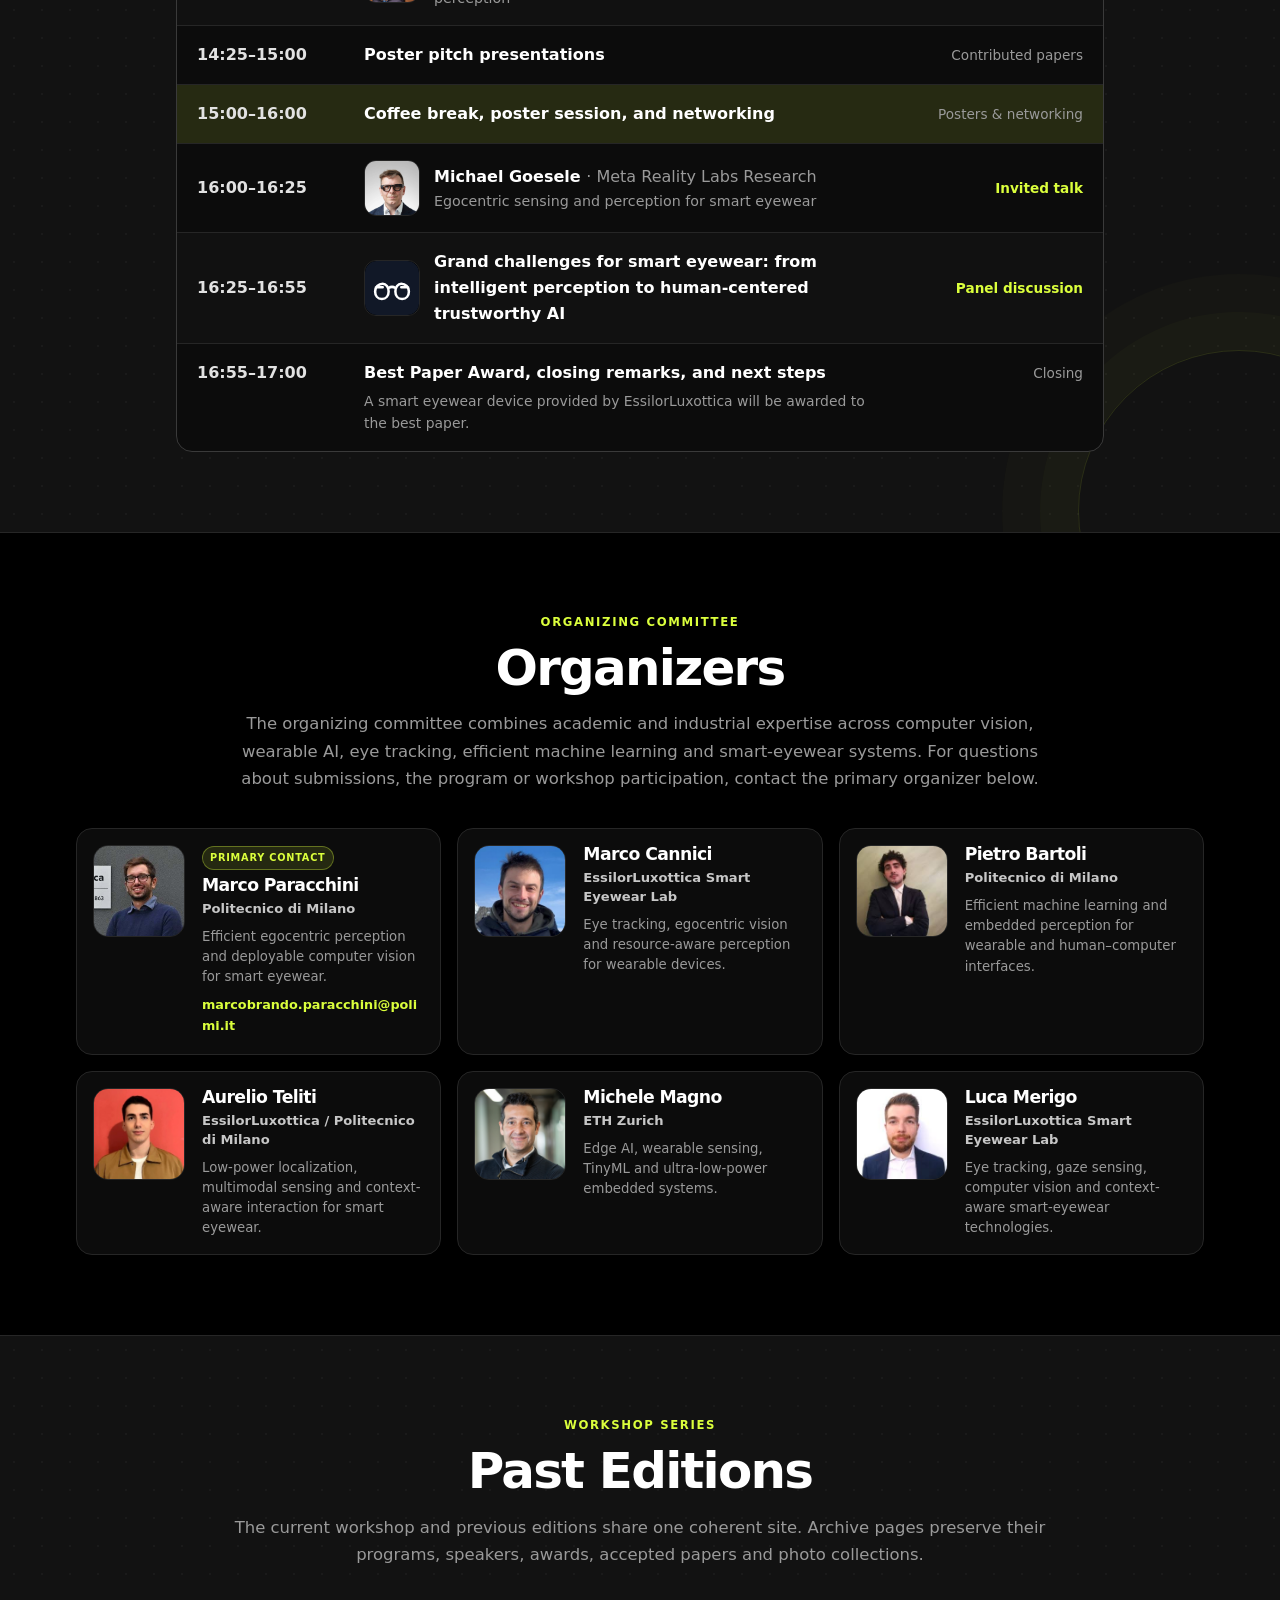
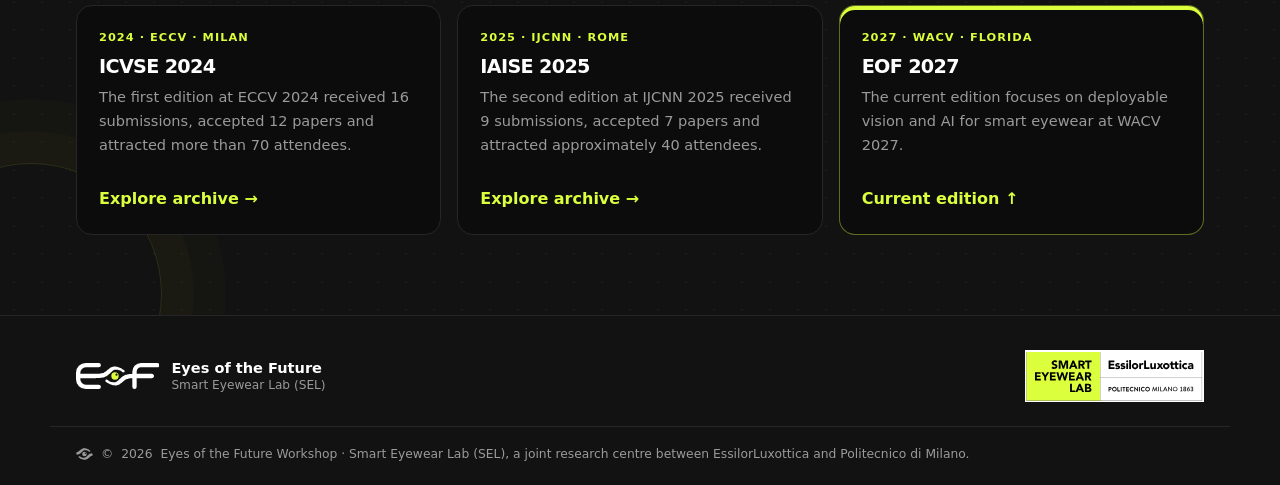
==== commit 88733a40: "Extend camera-ready deadline to November 25, 2026 Co-Authored-By: Claude Sonnet 5 <noreply@anthropic" ====
--- a/index.html
+++ b/index.html
@@ -94,8 +94,8 @@
         <li class="timeline-item">
           <div class="timeline-marker"></div>
           <div class="timeline-body">
-            <time datetime="2026-11-20">Nov 20, 2026</time>
-            <span>Camera-ready deadline · Pacific Time</span>
+            <time datetime="2026-11-25"><span class="date-old">Nov 20</span><span>Nov 25, 2026</span></time>
+            <span>Camera-ready deadline · Pacific Time <span class="extended-badge">Extended</span></span>
           </div>
         </li>
         <li class="timeline-item timeline-highlight">
